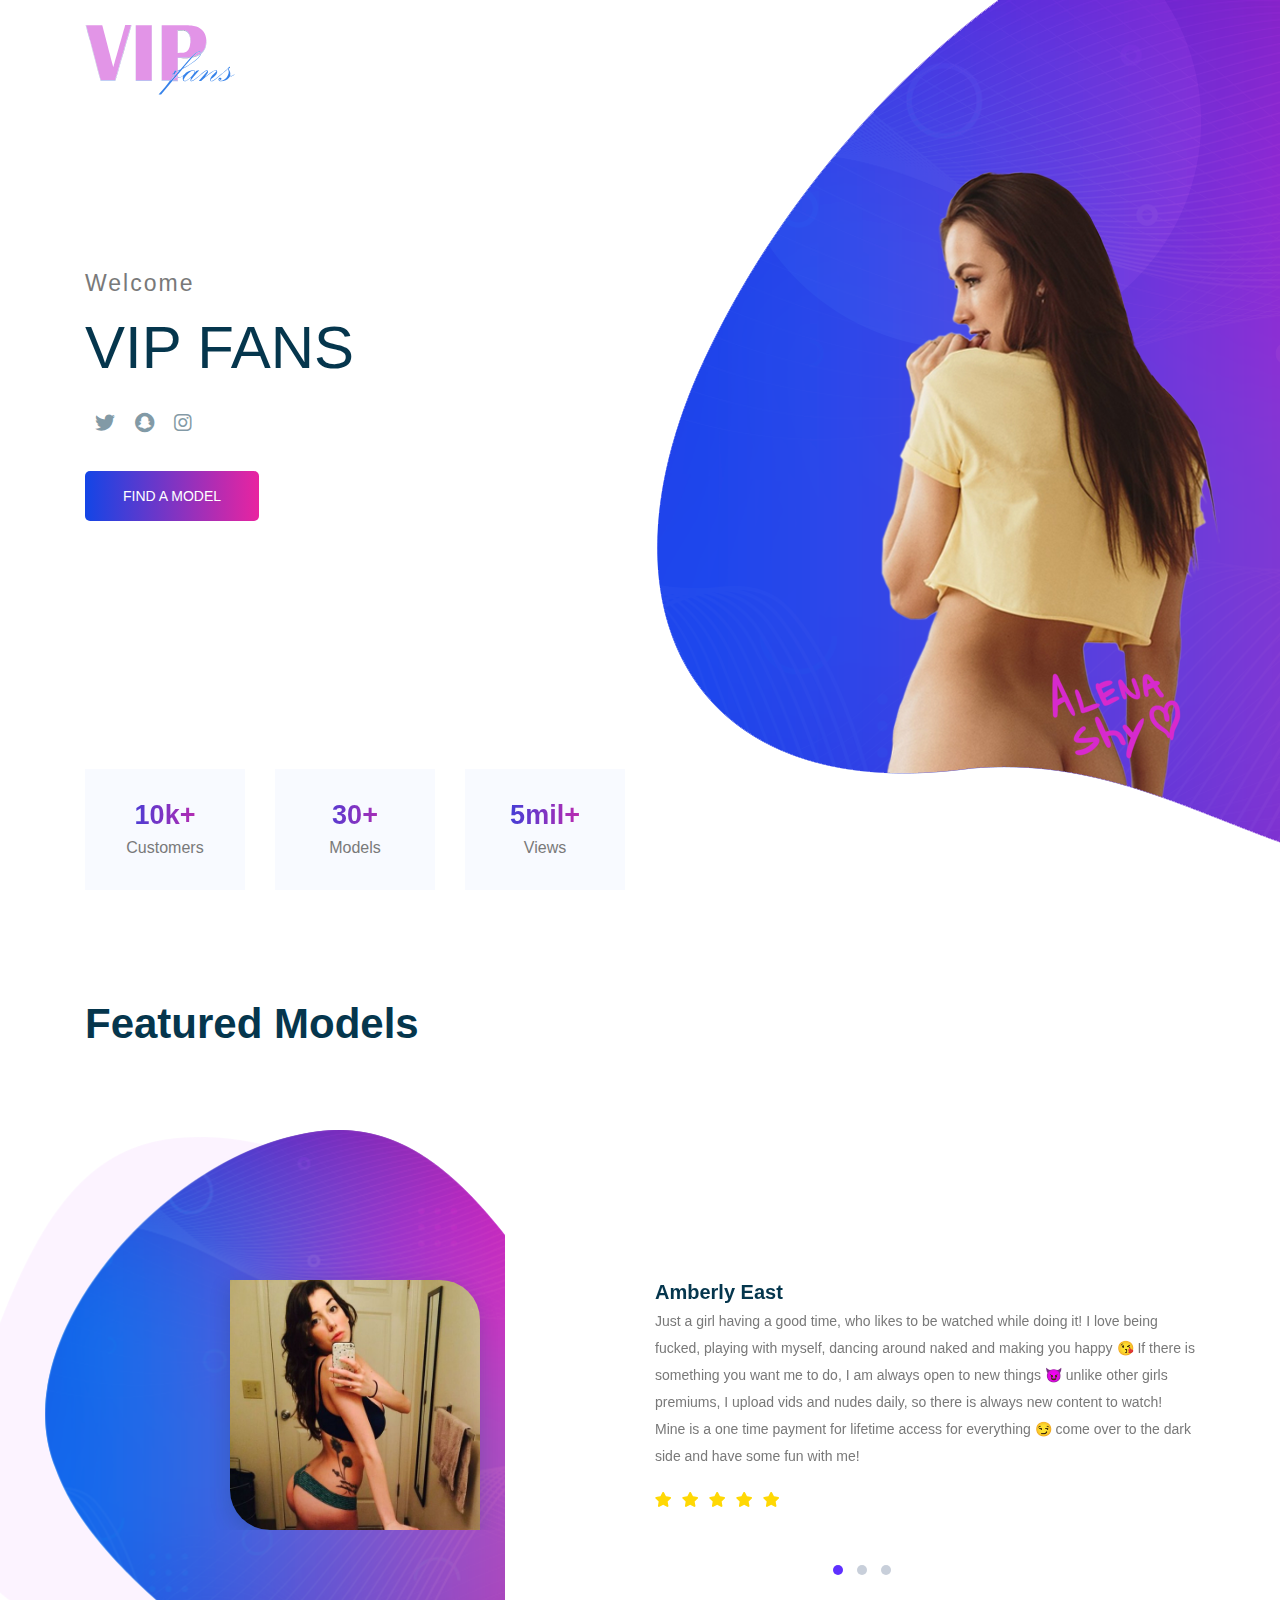
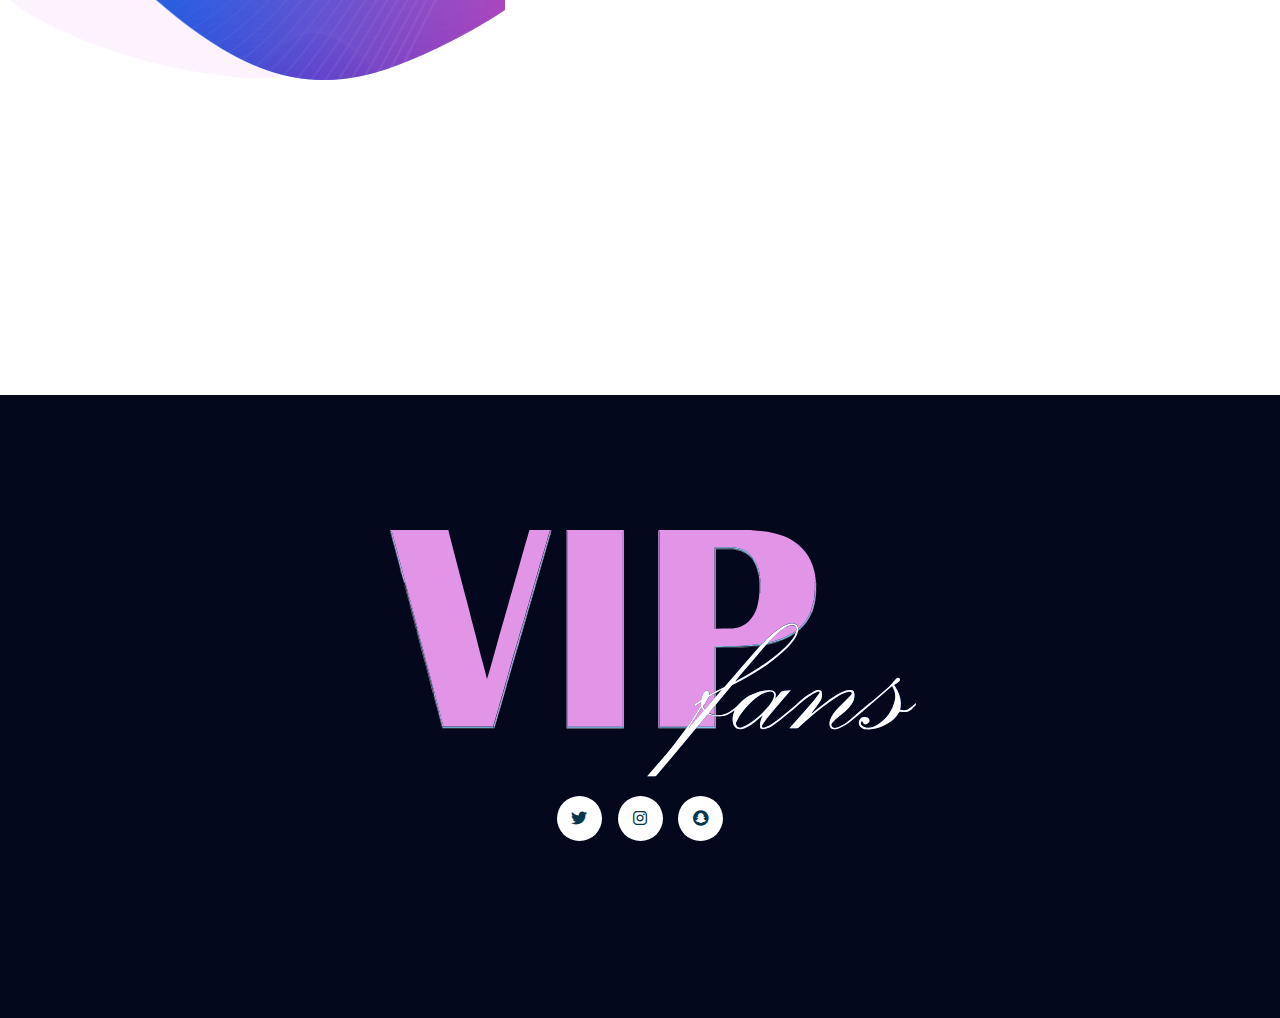
==== index.html @ 04bd4e45 "Changes to adapt to SVG logo" ====
<!doctype html>
<html lang="en">

<head>
	<!-- Required meta tags -->
	<meta charset="utf-8">
	<meta name="viewport" content="width=device-width, initial-scale=1, shrink-to-fit=no">
	<link rel="icon" href="img/favicon.png" type="image/png">
	<title>VIP Fans - Home</title>
	<!-- Bootstrap CSS -->
	<link rel="stylesheet" href="css/bootstrap.css">
	<link rel="stylesheet" href="vendors/linericon/style.css">
  <link rel="stylesheet" href="css/themify-icons.css">
  <link rel="stylesheet" href="vendors/owl-carousel/owl.theme.default.min.css">
	<link rel="stylesheet" href="vendors/fontawesome/css/all.min.css">
	<link rel="stylesheet" href="vendors/owl-carousel/owl.carousel.min.css">
	<link rel="stylesheet" href="vendors/nice-select/css/nice-select.css">
	<!-- main css -->
	<link rel="stylesheet" href="css/style.css">
</head>

<body>

	<!--================ Start Header Area =================-->
    <!--https://fancentro.com/alenashy/aboutme-->
	<header class="header_area">
		<div class="main_menu">
			<nav class="navbar navbar-expand-lg navbar-light">
				<div class="container">
					<!-- Brand and toggle get grouped for better mobile display -->
					<a class="navbar-brand logo_h" href="index.html"><img src="img/logo.svg" alt=""  style="width:50%;height:50%;padding-top:15px;"></a>
					<a class="navbar-brand logo_inner_page" href="index.html"><img src="img/logo2.svg" alt="" style="width:50%;height:50%;padding-left:25px;padding-right:0px;"></a>    
					<button class="navbar-toggler" type="button" data-toggle="collapse" data-target="#navbarSupportedContent"
					 aria-controls="navbarSupportedContent" aria-expanded="false" aria-label="Toggle navigation">
						<span class="icon-bar"></span>
						<span class="icon-bar"></span>
						<span class="icon-bar"></span>
					</button>
					<!-- Collect the nav links, forms, and other content for toggling -->
					<div class="collapse navbar-collapse offset" id="navbarSupportedContent">
						<!-- <ul class="nav navbar-nav menu_nav">
							<li class="nav-item active"><a class="nav-link" href="index.html">Home</a></li>
							<li class="nav-item"><a class="nav-link" href="about.html">About</a></li>
							<li class="nav-item"><a class="nav-link" href="portfolio.html">Portfolio</a></li>
							<li class="nav-item submenu dropdown">
								<a href="#" class="nav-link dropdown-toggle" data-toggle="dropdown" role="button" aria-haspopup="true"
								 aria-expanded="false">Pages</a>
								<ul class="dropdown-menu">
									<li class="nav-item"><a class="nav-link" href="services.html">Services</a></li>
									<li class="nav-item"><a class="nav-link" href="portfolio-details.html">Portfolio Details</a></li>
								</ul>
							</li>
							<li class="nav-item submenu dropdown">
								<a href="#" class="nav-link dropdown-toggle" data-toggle="dropdown" role="button" aria-haspopup="true"
								 aria-expanded="false">Blog</a>
								<ul class="dropdown-menu">
									<li class="nav-item"><a class="nav-link" href="blog.html">Blog</a></li>
									<li class="nav-item"><a class="nav-link" href="single-blog.html">Blog Details</a></li>
								</ul>
							</li>
							<li class="nav-item"><a class="nav-link" href="contact.html">Contact</a></li>
						</ul>-->
					</div>
				</div>
			</nav>
		</div>
	</header>
	<!--================ End Header Area =================-->

	<!--================ Start Home Banner Area =================-->
	<section class="home_banner_area">
		<div class="banner_inner">
			<div class="container">
				<div class="row align-items-center justify-content-between">
					<div class="col-lg-6">
						<div class="banner_content">
							<h3 class="text-capitalize" style="font-size: 23px;">Welcome</h3>
							<h1 class="text-uppercase" >Vip Fans</h1>
							<!--<h5 class="text-uppercase">Creative art director & designer</h5>-->
							<div class="social_icons my-5" style="margin-top:0px; margin-botton:20px; padding-left: 10px;">
								<a href="https://twitter.com/vipfanhub"><i class="fab fa-twitter"></i></a>
								<a href="https://www.snapchat.com/add/vipfanhub"><i class="fab fa-snapchat"></i></a>
								<a href="https://www.instagram.com/vipfanhub/"><i class="fab fa-instagram"></i></a>
        
                                
							</div>
							<a class="primary_btn" href="amberly-east.html"><span>Find a model</span></a>
						</div>
					</div>
					<div class="col-lg-4">
						<div class="home_right_img">
                            <img class="img-fluid" src="img/banner/empty.png" alt="">
						</div>
					</div>
				</div>
			</div>
		</div>

	</section>
	<!--================ End Home Banner Area =================-->

	<!--================ Start Statistics Area =================-->
	<section class="statistics_area">
		<div class="container">
			<div class="row justify-content-lg-start justify-content-center">
				<div class="col-lg-2 col-md-3">
					<div class="statistics_item">
						<h3><span class="counter">10</span>k+</h3>
						<p>Customers</p>
					</div>
				</div>
				<div class="col-lg-2 col-md-3">
					<div class="statistics_item">
						<h3><span class="counter">30</span>+</h3>
						<p>Models</p>
					</div>
				</div>
				<div class="col-lg-2 col-md-3">
					<div class="statistics_item">
						<h3><span class="counter">5</span>mil+</h3>
						<p>Views</p>
					</div>
				</div>
			</div>
		</div>
	</section>
	<!--================ End Statistics Area =================-->



<br><br><br><br>


  <!--================ Start Testimonial Area =================-->
	<section class="testimonial_area">
		<div class="container">
			<div class="row">
				<div class="col-lg-12">
					<div class="main_title">
						<h2>Featured models</h2>
					</div>
				</div>
      </div>

      <div class="owl-carousel owl-theme testimonial-slider ">
        

        <div class="testimonial-item">
          <div class="row">
            <div class="col-lg-6">
              <div class="testi-img mb-4 mb-lg-0">
                <img src="img/testimonials/emily1.png" alt="">
              </div>
            </div>
            <div class="col-lg-6"  href="amberly-east.html">
              <div class="testi-right">
                <h4>Amberly East</h4>
                <span>Just a girl having a good time, who likes to be watched while doing it! I love being fucked, playing with myself, dancing around naked and making you happy 😘 If there is something you want me to do, I am always open to new things 😈 unlike other girls premiums, I upload vids and nudes daily, so there is always new content to watch! Mine is a one time payment for lifetime access for everything 😏 come over to the dark side and have some fun with me!</span>
                <ul class="star_rating mt-3">
                  <li><span><i class="fas fa-star"></i></span></li>
                  <li><span><i class="fas fa-star"></i></span></li>
                  <li><span><i class="fas fa-star"></i></span></li>
                  <li><span><i class="fas fa-star"></i></span></li>
                  <li><span><i class="fas fa-star"></i></span></li>
                </ul>
              </div>
            </div>
          </div>
        </div>
          
        <div class="testimonial-item">
          <div class="row">
            <div class="col-lg-6">
              <div class="testi-img mb-4 mb-lg-0">
                <img src="img/testimonials/rubiasole628.png" alt="">
              </div>
            </div>
            <div class="col-lg-6">
              <div class="testi-right">
                <h4>LoveLena</h4>
                <span>What's up darlings! You've kept up on my public social media accounts, but I want to show you my private, day to day life. My private snapchat is where I post raw, fun, sexy snaps all the time. If you're not added to it - you've been missing out! Go subscribe and I'll add you, so you can get the exclusive, one-of-a-kind Lena experience. Wanna get to know the real me? Subscribe to my private snapchat and let's play!</span>
                <ul class="star_rating mt-4">
                  <li><span><i class="fas fa-star"></i></span></li>
                  <li><span><i class="fas fa-star"></i></span></li>
                  <li><span><i class="fas fa-star"></i></span></li>
                  <li><span><i class="fas fa-star"></i></span></li>
                  <li class="disable"><span><i class="fas fa-star"></i></span></li>                  
                </ul>
              </div>
            </div>
          </div>
        </div>

        <div class="testimonial-item">
          <div class="row">
            <div class="col-lg-6">
              <div class="testi-img mb-4 mb-lg-0">
                <img src="img/testimonials/alena-shy1.png" alt="">
              </div>
            </div>
            <div class="col-lg-6">
              <div class="testi-right">
                <h4>Alena Shy</h4>
                <p>Hey everyone! Glad that you came here! It's my first time to publish here and I hope for your support. <br>
I'm a little model, like to be naked in front of the camera, but I'm very shy in real live, I hope this experience will help me become more relaxed :)<br>
Welcome to my private snapchat account I want to share part of my secret life with you 😊</p>
                <ul class="star_rating mt-3">
                  <li><span><i class="fas fa-star"></i></span></li>
                  <li><span><i class="fas fa-star"></i></span></li>
                  <li><span><i class="fas fa-star"></i></span></li>
                  <li><span><i class="fas fa-star"></i></span></li>
                  <li><span><i class="fas fa-star"></i></span></li>

                  <!--<li class="disable"><span><i class="fas fa-star"></i></span></li>  -->                
                </ul>
              </div>
            </div>
          </div>
        </div>
      </div>
    </div>
  </section>
	<!--================ End Testimonial Area =================-->

	<!--================Footer Area =================-->
<footer class="footer_area" style="margin-top:75px;">
		<div class="container">
			<div class="row justify-content-center">
				<div class="col-lg-12">
					<div class="footer_top flex-column">
						<div class="footer_logo">
							<a href="index.html">
								<img src="img/logo2.svg" alt="" style="width:50%;height:50%;padding-left:25px;padding-right:0px;">
							</a>
							<div class="d-lg-block d-none">
								<nav class="navbar navbar-expand-lg navbar-light justify-content-center">
									<div class="collapse navbar-collapse offset">
										<ul class="nav navbar-nav menu_nav mx-auto">
										</ul>
									</div>
								</nav>
							</div>
						</div>
						<div class="footer_social mt-lg-0 mt-4" style="padding-top:15px;">
							<a href="https://twitter.com/vipfanhub"><i class="fab fa-twitter"></i></a>
							<a href="https://www.instagram.com/vipfanhub/"><i class="fab fa-instagram"></i></a>
                            <a href="https://www.snapchat.com/add/vipfanhub"><i class="fab fa-snapchat"></i></a>
						</div>
					</div>
				</div>
			</div>
			<div class="row footer_bottom justify-content-center">
				<p class="col-lg-8 col-sm-12 footer-text" style="color: #03081d;">
Copyright &copy;<script>document.write(new Date().getFullYear());</script> All rights reserved | This template is made with <i class="fa fa-heart" aria-hidden="true"></i> by <a href="https://colorlib.com" target="_blank" style="color:#03081d">Colorlib</a>
			</div>
		</div>
	</footer>
	<!--================End Footer Area =================-->

	<!-- Optional JavaScript -->
	<!-- jQuery first, then Popper.js, then Bootstrap JS -->
	<script src="js/jquery-3.2.1.min.js"></script>
	<script src="js/popper.js"></script>
	<script src="js/bootstrap.min.js"></script>
	<script src="js/stellar.js"></script>
	<script src="vendors/isotope/imagesloaded.pkgd.min.js"></script>
	<script src="vendors/isotope/isotope-min.js"></script>
	<script src="vendors/owl-carousel/owl.carousel.min.js"></script>
	<script src="js/jquery.ajaxchimp.min.js"></script>
	<script src="js/mail-script.js"></script>
	<script src="js/theme.js"></script>
</body>

</html>
---- css/themify-icons.css ----
@font-face {
	font-family: 'themify';
	src:url('../fonts/themify.eot?-fvbane');
	src:url('../fonts/themify.eot?#iefix-fvbane') format('embedded-opentype'),
		url('../fonts/themify.woff?-fvbane') format('woff'),
		url('../fonts/themify.ttf?-fvbane') format('truetype'),
		url('../fonts/themify.svg?-fvbane#themify') format('svg');
	font-weight: normal;
	font-style: normal;
}

[class^="ti-"], [class*=" ti-"] {
	font-family: 'themify';
	speak: none;
	font-style: normal;
	font-weight: normal;
	font-variant: normal;
	text-transform: none;
	line-height: 1;

	/* Better Font Rendering =========== */
	-webkit-font-smoothing: antialiased;
	-moz-osx-font-smoothing: grayscale;
}

.ti-wand:before {
	content: "\e600";
}
.ti-volume:before {
	content: "\e601";
}
.ti-user:before {
	content: "\e602";
}
.ti-unlock:before {
	content: "\e603";
}
.ti-unlink:before {
	content: "\e604";
}
.ti-trash:before {
	content: "\e605";
}
.ti-thought:before {
	content: "\e606";
}
.ti-target:before {
	content: "\e607";
}
.ti-tag:before {
	content: "\e608";
}
.ti-tablet:before {
	content: "\e609";
}
.ti-star:before {
	content: "\e60a";
}
.ti-spray:before {
	content: "\e60b";
}
.ti-signal:before {
	content: "\e60c";
}
.ti-shopping-cart:before {
	content: "\e60d";
}
.ti-shopping-cart-full:before {
	content: "\e60e";
}
.ti-settings:before {
	content: "\e60f";
}
.ti-search:before {
	content: "\e610";
}
.ti-zoom-in:before {
	content: "\e611";
}
.ti-zoom-out:before {
	content: "\e612";
}
.ti-cut:before {
	content: "\e613";
}
.ti-ruler:before {
	content: "\e614";
}
.ti-ruler-pencil:before {
	content: "\e615";
}
.ti-ruler-alt:before {
	content: "\e616";
}
.ti-bookmark:before {
	content: "\e617";
}
.ti-bookmark-alt:before {
	content: "\e618";
}
.ti-reload:before {
	content: "\e619";
}
.ti-plus:before {
	content: "\e61a";
}
.ti-pin:before {
	content: "\e61b";
}
.ti-pencil:before {
	content: "\e61c";
}
.ti-pencil-alt:before {
	content: "\e61d";
}
.ti-paint-roller:before {
	content: "\e61e";
}
.ti-paint-bucket:before {
	content: "\e61f";
}
.ti-na:before {
	content: "\e620";
}
.ti-mobile:before {
	content: "\e621";
}
.ti-minus:before {
	content: "\e622";
}
.ti-medall:before {
	content: "\e623";
}
.ti-medall-alt:before {
	content: "\e624";
}
.ti-marker:before {
	content: "\e625";
}
.ti-marker-alt:before {
	content: "\e626";
}
.ti-arrow-up:before {
	content: "\e627";
}
.ti-arrow-right:before {
	content: "\e628";
}
.ti-arrow-left:before {
	content: "\e629";
}
.ti-arrow-down:before {
	content: "\e62a";
}
.ti-lock:before {
	content: "\e62b";
}
.ti-location-arrow:before {
	content: "\e62c";
}
.ti-link:before {
	content: "\e62d";
}
.ti-layout:before {
	content: "\e62e";
}
.ti-layers:before {
	content: "\e62f";
}
.ti-layers-alt:before {
	content: "\e630";
}
.ti-key:before {
	content: "\e631";
}
.ti-import:before {
	content: "\e632";
}
.ti-image:before {
	content: "\e633";
}
.ti-heart:before {
	content: "\e634";
}
.ti-heart-broken:before {
	content: "\e635";
}
.ti-hand-stop:before {
	content: "\e636";
}
.ti-hand-open:before {
	content: "\e637";
}
.ti-hand-drag:before {
	content: "\e638";
}
.ti-folder:before {
	content: "\e639";
}
.ti-flag:before {
	content: "\e63a";
}
.ti-flag-alt:before {
	content: "\e63b";
}
.ti-flag-alt-2:before {
	content: "\e63c";
}
.ti-eye:before {
	content: "\e63d";
}
.ti-export:before {
	content: "\e63e";
}
.ti-exchange-vertical:before {
	content: "\e63f";
}
.ti-desktop:before {
	content: "\e640";
}
.ti-cup:before {
	content: "\e641";
}
.ti-crown:before {
	content: "\e642";
}
.ti-comments:before {
	content: "\e643";
}
.ti-comment:before {
	content: "\e644";
}
.ti-comment-alt:before {
	content: "\e645";
}
.ti-close:before {
	content: "\e646";
}
.ti-clip:before {
	content: "\e647";
}
.ti-angle-up:before {
	content: "\e648";
}
.ti-angle-right:before {
	content: "\e649";
}
.ti-angle-left:before {
	content: "\e64a";
}
.ti-angle-down:before {
	content: "\e64b";
}
.ti-check:before {
	content: "\e64c";
}
.ti-check-box:before {
	content: "\e64d";
}
.ti-camera:before {
	content: "\e64e";
}
.ti-announcement:before {
	content: "\e64f";
}
.ti-brush:before {
	content: "\e650";
}
.ti-briefcase:before {
	content: "\e651";
}
.ti-bolt:before {
	content: "\e652";
}
.ti-bolt-alt:before {
	content: "\e653";
}
.ti-blackboard:before {
	content: "\e654";
}
.ti-bag:before {
	content: "\e655";
}
.ti-move:before {
	content: "\e656";
}
.ti-arrows-vertical:before {
	content: "\e657";
}
.ti-arrows-horizontal:before {
	content: "\e658";
}
.ti-fullscreen:before {
	content: "\e659";
}
.ti-arrow-top-right:before {
	content: "\e65a";
}
.ti-arrow-top-left:before {
	content: "\e65b";
}
.ti-arrow-circle-up:before {
	content: "\e65c";
}
.ti-arrow-circle-right:before {
	content: "\e65d";
}
.ti-arrow-circle-left:before {
	content: "\e65e";
}
.ti-arrow-circle-down:before {
	content: "\e65f";
}
.ti-angle-double-up:before {
	content: "\e660";
}
.ti-angle-double-right:before {
	content: "\e661";
}
.ti-angle-double-left:before {
	content: "\e662";
}
.ti-angle-double-down:before {
	content: "\e663";
}
.ti-zip:before {
	content: "\e664";
}
.ti-world:before {
	content: "\e665";
}
.ti-wheelchair:before {
	content: "\e666";
}
.ti-view-list:before {
	content: "\e667";
}
.ti-view-list-alt:before {
	content: "\e668";
}
.ti-view-grid:before {
	content: "\e669";
}
.ti-uppercase:before {
	content: "\e66a";
}
.ti-upload:before {
	content: "\e66b";
}
.ti-underline:before {
	content: "\e66c";
}
.ti-truck:before {
	content: "\e66d";
}
.ti-timer:before {
	content: "\e66e";
}
.ti-ticket:before {
	content: "\e66f";
}
.ti-thumb-up:before {
	content: "\e670";
}
.ti-thumb-down:before {
	content: "\e671";
}
.ti-text:before {
	content: "\e672";
}
.ti-stats-up:before {
	content: "\e673";
}
.ti-stats-down:before {
	content: "\e674";
}
.ti-split-v:before {
	content: "\e675";
}
.ti-split-h:before {
	content: "\e676";
}
.ti-smallcap:before {
	content: "\e677";
}
.ti-shine:before {
	content: "\e678";
}
.ti-shift-right:before {
	content: "\e679";
}
.ti-shift-left:before {
	content: "\e67a";
}
.ti-shield:before {
	content: "\e67b";
}
.ti-notepad:before {
	content: "\e67c";
}
.ti-server:before {
	content: "\e67d";
}
.ti-quote-right:before {
	content: "\e67e";
}
.ti-quote-left:before {
	content: "\e67f";
}
.ti-pulse:before {
	content: "\e680";
}
.ti-printer:before {
	content: "\e681";
}
.ti-power-off:before {
	content: "\e682";
}
.ti-plug:before {
	content: "\e683";
}
.ti-pie-chart:before {
	content: "\e684";
}
.ti-paragraph:before {
	content: "\e685";
}
.ti-panel:before {
	content: "\e686";
}
.ti-package:before {
	content: "\e687";
}
.ti-music:before {
	content: "\e688";
}
.ti-music-alt:before {
	content: "\e689";
}
.ti-mouse:before {
	content: "\e68a";
}
.ti-mouse-alt:before {
	content: "\e68b";
}
.ti-money:before {
	content: "\e68c";
}
.ti-microphone:before {
	content: "\e68d";
}
.ti-menu:before {
	content: "\e68e";
}
.ti-menu-alt:before {
	content: "\e68f";
}
.ti-map:before {
	content: "\e690";
}
.ti-map-alt:before {
	content: "\e691";
}
.ti-loop:before {
	content: "\e692";
}
.ti-location-pin:before {
	content: "\e693";
}
.ti-list:before {
	content: "\e694";
}
.ti-light-bulb:before {
	content: "\e695";
}
.ti-Italic:before {
	content: "\e696";
}
.ti-info:before {
	content: "\e697";
}
.ti-infinite:before {
	content: "\e698";
}
.ti-id-badge:before {
	content: "\e699";
}
.ti-hummer:before {
	content: "\e69a";
}
.ti-home:before {
	content: "\e69b";
}
.ti-help:before {
	content: "\e69c";
}
.ti-headphone:before {
	content: "\e69d";
}
.ti-harddrives:before {
	content: "\e69e";
}
.ti-harddrive:before {
	content: "\e69f";
}
.ti-gift:before {
	content: "\e6a0";
}
.ti-game:before {
	content: "\e6a1";
}
.ti-filter:before {
	content: "\e6a2";
}
.ti-files:before {
	content: "\e6a3";
}
.ti-file:before {
	content: "\e6a4";
}
.ti-eraser:before {
	content: "\e6a5";
}
.ti-envelope:before {
	content: "\e6a6";
}
.ti-download:before {
	content: "\e6a7";
}
.ti-direction:before {
	content: "\e6a8";
}
.ti-direction-alt:before {
	content: "\e6a9";
}
.ti-dashboard:before {
	content: "\e6aa";
}
.ti-control-stop:before {
	content: "\e6ab";
}
.ti-control-shuffle:before {
	content: "\e6ac";
}
.ti-control-play:before {
	content: "\e6ad";
}
.ti-control-pause:before {
	content: "\e6ae";
}
.ti-control-forward:before {
	content: "\e6af";
}
.ti-control-backward:before {
	content: "\e6b0";
}
.ti-cloud:before {
	content: "\e6b1";
}
.ti-cloud-up:before {
	content: "\e6b2";
}
.ti-cloud-down:before {
	content: "\e6b3";
}
.ti-clipboard:before {
	content: "\e6b4";
}
.ti-car:before {
	content: "\e6b5";
}
.ti-calendar:before {
	content: "\e6b6";
}
.ti-book:before {
	content: "\e6b7";
}
.ti-bell:before {
	content: "\e6b8";
}
.ti-basketball:before {
	content: "\e6b9";
}
.ti-bar-chart:before {
	content: "\e6ba";
}
.ti-bar-chart-alt:before {
	content: "\e6bb";
}
.ti-back-right:before {
	content: "\e6bc";
}
.ti-back-left:before {
	content: "\e6bd";
}
.ti-arrows-corner:before {
	content: "\e6be";
}
.ti-archive:before {
	content: "\e6bf";
}
.ti-anchor:before {
	content: "\e6c0";
}
.ti-align-right:before {
	content: "\e6c1";
}
.ti-align-left:before {
	content: "\e6c2";
}
.ti-align-justify:before {
	content: "\e6c3";
}
.ti-align-center:before {
	content: "\e6c4";
}
.ti-alert:before {
	content: "\e6c5";
}
.ti-alarm-clock:before {
	content: "\e6c6";
}
.ti-agenda:before {
	content: "\e6c7";
}
.ti-write:before {
	content: "\e6c8";
}
.ti-window:before {
	content: "\e6c9";
}
.ti-widgetized:before {
	content: "\e6ca";
}
.ti-widget:before {
	content: "\e6cb";
}
.ti-widget-alt:before {
	content: "\e6cc";
}
.ti-wallet:before {
	content: "\e6cd";
}
.ti-video-clapper:before {
	content: "\e6ce";
}
.ti-video-camera:before {
	content: "\e6cf";
}
.ti-vector:before {
	content: "\e6d0";
}
.ti-themify-logo:before {
	content: "\e6d1";
}
.ti-themify-favicon:before {
	content: "\e6d2";
}
.ti-themify-favicon-alt:before {
	content: "\e6d3";
}
.ti-support:before {
	content: "\e6d4";
}
.ti-stamp:before {
	content: "\e6d5";
}
.ti-split-v-alt:before {
	content: "\e6d6";
}
.ti-slice:before {
	content: "\e6d7";
}
.ti-shortcode:before {
	content: "\e6d8";
}
.ti-shift-right-alt:before {
	content: "\e6d9";
}
.ti-shift-left-alt:before {
	content: "\e6da";
}
.ti-ruler-alt-2:before {
	content: "\e6db";
}
.ti-receipt:before {
	content: "\e6dc";
}
.ti-pin2:before {
	content: "\e6dd";
}
.ti-pin-alt:before {
	content: "\e6de";
}
.ti-pencil-alt2:before {
	content: "\e6df";
}
.ti-palette:before {
	content: "\e6e0";
}
.ti-more:before {
	content: "\e6e1";
}
.ti-more-alt:before {
	content: "\e6e2";
}
.ti-microphone-alt:before {
	content: "\e6e3";
}
.ti-magnet:before {
	content: "\e6e4";
}
.ti-line-double:before {
	content: "\e6e5";
}
.ti-line-dotted:before {
	content: "\e6e6";
}
.ti-line-dashed:before {
	content: "\e6e7";
}
.ti-layout-width-full:before {
	content: "\e6e8";
}
.ti-layout-width-default:before {
	content: "\e6e9";
}
.ti-layout-width-default-alt:before {
	content: "\e6ea";
}
.ti-layout-tab:before {
	content: "\e6eb";
}
.ti-layout-tab-window:before {
	content: "\e6ec";
}
.ti-layout-tab-v:before {
	content: "\e6ed";
}
.ti-layout-tab-min:before {
	content: "\e6ee";
}
.ti-layout-slider:before {
	content: "\e6ef";
}
.ti-layout-slider-alt:before {
	content: "\e6f0";
}
.ti-layout-sidebar-right:before {
	content: "\e6f1";
}
.ti-layout-sidebar-none:before {
	content: "\e6f2";
}
.ti-layout-sidebar-left:before {
	content: "\e6f3";
}
.ti-layout-placeholder:before {
	content: "\e6f4";
}
.ti-layout-menu:before {
	content: "\e6f5";
}
.ti-layout-menu-v:before {
	content: "\e6f6";
}
.ti-layout-menu-separated:before {
	content: "\e6f7";
}
.ti-layout-menu-full:before {
	content: "\e6f8";
}
.ti-layout-media-right-alt:before {
	content: "\e6f9";
}
.ti-layout-media-right:before {
	content: "\e6fa";
}
.ti-layout-media-overlay:before {
	content: "\e6fb";
}
.ti-layout-media-overlay-alt:before {
	content: "\e6fc";
}
.ti-layout-media-overlay-alt-2:before {
	content: "\e6fd";
}
.ti-layout-media-left-alt:before {
	content: "\e6fe";
}
.ti-layout-media-left:before {
	content: "\e6ff";
}
.ti-layout-media-center-alt:before {
	content: "\e700";
}
.ti-layout-media-center:before {
	content: "\e701";
}
.ti-layout-list-thumb:before {
	content: "\e702";
}
.ti-layout-list-thumb-alt:before {
	content: "\e703";
}
.ti-layout-list-post:before {
	content: "\e704";
}
.ti-layout-list-large-image:before {
	content: "\e705";
}
.ti-layout-line-solid:before {
	content: "\e706";
}
.ti-layout-grid4:before {
	content: "\e707";
}
.ti-layout-grid3:before {
	content: "\e708";
}
.ti-layout-grid2:before {
	content: "\e709";
}
.ti-layout-grid2-thumb:before {
	content: "\e70a";
}
.ti-layout-cta-right:before {
	content: "\e70b";
}
.ti-layout-cta-left:before {
	content: "\e70c";
}
.ti-layout-cta-center:before {
	content: "\e70d";
}
.ti-layout-cta-btn-right:before {
	content: "\e70e";
}
.ti-layout-cta-btn-left:before {
	content: "\e70f";
}
.ti-layout-column4:before {
	content: "\e710";
}
.ti-layout-column3:before {
	content: "\e711";
}
.ti-layout-column2:before {
	content: "\e712";
}
.ti-layout-accordion-separated:before {
	content: "\e713";
}
.ti-layout-accordion-merged:before {
	content: "\e714";
}
.ti-layout-accordion-list:before {
	content: "\e715";
}
.ti-ink-pen:before {
	content: "\e716";
}
.ti-info-alt:before {
	content: "\e717";
}
.ti-help-alt:before {
	content: "\e718";
}
.ti-headphone-alt:before {
	content: "\e719";
}
.ti-hand-point-up:before {
	content: "\e71a";
}
.ti-hand-point-right:before {
	content: "\e71b";
}
.ti-hand-point-left:before {
	content: "\e71c";
}
.ti-hand-point-down:before {
	content: "\e71d";
}
.ti-gallery:before {
	content: "\e71e";
}
.ti-face-smile:before {
	content: "\e71f";
}
.ti-face-sad:before {
	content: "\e720";
}
.ti-credit-card:before {
	content: "\e721";
}
.ti-control-skip-forward:before {
	content: "\e722";
}
.ti-control-skip-backward:before {
	content: "\e723";
}
.ti-control-record:before {
	content: "\e724";
}
.ti-control-eject:before {
	content: "\e725";
}
.ti-comments-smiley:before {
	content: "\e726";
}
.ti-brush-alt:before {
	content: "\e727";
}
.ti-youtube:before {
	content: "\e728";
}
.ti-vimeo:before {
	content: "\e729";
}
.ti-twitter:before {
	content: "\e72a";
}
.ti-time:before {
	content: "\e72b";
}
.ti-tumblr:before {
	content: "\e72c";
}
.ti-skype:before {
	content: "\e72d";
}
.ti-share:before {
	content: "\e72e";
}
.ti-share-alt:before {
	content: "\e72f";
}
.ti-rocket:before {
	content: "\e730";
}
.ti-pinterest:before {
	content: "\e731";
}
.ti-new-window:before {
	content: "\e732";
}
.ti-microsoft:before {
	content: "\e733";
}
.ti-list-ol:before {
	content: "\e734";
}
.ti-linkedin:before {
	content: "\e735";
}
.ti-layout-sidebar-2:before {
	content: "\e736";
}
.ti-layout-grid4-alt:before {
	content: "\e737";
}
.ti-layout-grid3-alt:before {
	content: "\e738";
}
.ti-layout-grid2-alt:before {
	content: "\e739";
}
.ti-layout-column4-alt:before {
	content: "\e73a";
}
.ti-layout-column3-alt:before {
	content: "\e73b";
}
.ti-layout-column2-alt:before {
	content: "\e73c";
}
.ti-instagram:before {
	content: "\e73d";
}
.ti-google:before {
	content: "\e73e";
}
.ti-github:before {
	content: "\e73f";
}
.ti-flickr:before {
	content: "\e740";
}
.ti-facebook:before {
	content: "\e741";
}
.ti-dropbox:before {
	content: "\e742";
}
.ti-dribbble:before {
	content: "\e743";
}
.ti-apple:before {
	content: "\e744";
}
.ti-android:before {
	content: "\e745";
}
.ti-save:before {
	content: "\e746";
}
.ti-save-alt:before {
	content: "\e747";
}
.ti-yahoo:before {
	content: "\e748";
}
.ti-wordpress:before {
	content: "\e749";
}
.ti-vimeo-alt:before {
	content: "\e74a";
}
.ti-twitter-alt:before {
	content: "\e74b";
}
.ti-tumblr-alt:before {
	content: "\e74c";
}
.ti-trello:before {
	content: "\e74d";
}
.ti-stack-overflow:before {
	content: "\e74e";
}
.ti-soundcloud:before {
	content: "\e74f";
}
.ti-sharethis:before {
	content: "\e750";
}
.ti-sharethis-alt:before {
	content: "\e751";
}
.ti-reddit:before {
	content: "\e752";
}
.ti-pinterest-alt:before {
	content: "\e753";
}
.ti-microsoft-alt:before {
	content: "\e754";
}
.ti-linux:before {
	content: "\e755";
}
.ti-jsfiddle:before {
	content: "\e756";
}
.ti-joomla:before {
	content: "\e757";
}
.ti-html5:before {
	content: "\e758";
}
.ti-flickr-alt:before {
	content: "\e759";
}
.ti-email:before {
	content: "\e75a";
}
.ti-drupal:before {
	content: "\e75b";
}
.ti-dropbox-alt:before {
	content: "\e75c";
}
.ti-css3:before {
	content: "\e75d";
}
.ti-rss:before {
	content: "\e75e";
}
.ti-rss-alt:before {
	content: "\e75f";
}
---- vendors/fontawesome/css/all.min.css ----
.fa,.fab,.fal,.far,.fas{-moz-osx-font-smoothing:grayscale;-webkit-font-smoothing:antialiased;display:inline-block;font-style:normal;font-variant:normal;text-rendering:auto;line-height:1}.fa-lg{font-size:1.33333em;line-height:.75em;vertical-align:-.0667em}.fa-xs{font-size:.75em}.fa-sm{font-size:.875em}.fa-1x{font-size:1em}.fa-2x{font-size:2em}.fa-3x{font-size:3em}.fa-4x{font-size:4em}.fa-5x{font-size:5em}.fa-6x{font-size:6em}.fa-7x{font-size:7em}.fa-8x{font-size:8em}.fa-9x{font-size:9em}.fa-10x{font-size:10em}.fa-fw{text-align:center;width:1.25em}.fa-ul{list-style-type:none;margin-left:2.5em;padding-left:0}.fa-ul>li{position:relative}.fa-li{left:-2em;position:absolute;text-align:center;width:2em;line-height:inherit}.fa-border{border:.08em solid #eee;border-radius:.1em;padding:.2em .25em .15em}.fa-pull-left{float:left}.fa-pull-right{float:right}.fa.fa-pull-left,.fab.fa-pull-left,.fal.fa-pull-left,.far.fa-pull-left,.fas.fa-pull-left{margin-right:.3em}.fa.fa-pull-right,.fab.fa-pull-right,.fal.fa-pull-right,.far.fa-pull-right,.fas.fa-pull-right{margin-left:.3em}.fa-spin{animation:fa-spin 2s infinite linear}.fa-pulse{animation:fa-spin 1s infinite steps(8)}@keyframes fa-spin{0%{transform:rotate(0deg)}to{transform:rotate(1turn)}}.fa-rotate-90{-ms-filter:"progid:DXImageTransform.Microsoft.BasicImage(rotation=1)";transform:rotate(90deg)}.fa-rotate-180{-ms-filter:"progid:DXImageTransform.Microsoft.BasicImage(rotation=2)";transform:rotate(180deg)}.fa-rotate-270{-ms-filter:"progid:DXImageTransform.Microsoft.BasicImage(rotation=3)";transform:rotate(270deg)}.fa-flip-horizontal{-ms-filter:"progid:DXImageTransform.Microsoft.BasicImage(rotation=0, mirror=1)";transform:scaleX(-1)}.fa-flip-vertical{transform:scaleY(-1)}.fa-flip-horizontal.fa-flip-vertical,.fa-flip-vertical{-ms-filter:"progid:DXImageTransform.Microsoft.BasicImage(rotation=2, mirror=1)"}.fa-flip-horizontal.fa-flip-vertical{transform:scale(-1)}:root .fa-flip-horizontal,:root .fa-flip-vertical,:root .fa-rotate-90,:root .fa-rotate-180,:root .fa-rotate-270{filter:none}.fa-stack{display:inline-block;height:2em;line-height:2em;position:relative;vertical-align:middle;width:2.5em}.fa-stack-1x,.fa-stack-2x{left:0;position:absolute;text-align:center;width:100%}.fa-stack-1x{line-height:inherit}.fa-stack-2x{font-size:2em}.fa-inverse{color:#fff}.fa-500px:before{content:"\f26e"}.fa-accessible-icon:before{content:"\f368"}.fa-accusoft:before{content:"\f369"}.fa-acquisitions-incorporated:before{content:"\f6af"}.fa-ad:before{content:"\f641"}.fa-address-book:before{content:"\f2b9"}.fa-address-card:before{content:"\f2bb"}.fa-adjust:before{content:"\f042"}.fa-adn:before{content:"\f170"}.fa-adobe:before{content:"\f778"}.fa-adversal:before{content:"\f36a"}.fa-affiliatetheme:before{content:"\f36b"}.fa-air-freshener:before{content:"\f5d0"}.fa-algolia:before{content:"\f36c"}.fa-align-center:before{content:"\f037"}.fa-align-justify:before{content:"\f039"}.fa-align-left:before{content:"\f036"}.fa-align-right:before{content:"\f038"}.fa-alipay:before{content:"\f642"}.fa-allergies:before{content:"\f461"}.fa-amazon:before{content:"\f270"}.fa-amazon-pay:before{content:"\f42c"}.fa-ambulance:before{content:"\f0f9"}.fa-american-sign-language-interpreting:before{content:"\f2a3"}.fa-amilia:before{content:"\f36d"}.fa-anchor:before{content:"\f13d"}.fa-android:before{content:"\f17b"}.fa-angellist:before{content:"\f209"}.fa-angle-double-down:before{content:"\f103"}.fa-angle-double-left:before{content:"\f100"}.fa-angle-double-right:before{content:"\f101"}.fa-angle-double-up:before{content:"\f102"}.fa-angle-down:before{content:"\f107"}.fa-angle-left:before{content:"\f104"}.fa-angle-right:before{content:"\f105"}.fa-angle-up:before{content:"\f106"}.fa-angry:before{content:"\f556"}.fa-angrycreative:before{content:"\f36e"}.fa-angular:before{content:"\f420"}.fa-ankh:before{content:"\f644"}.fa-app-store:before{content:"\f36f"}.fa-app-store-ios:before{content:"\f370"}.fa-apper:before{content:"\f371"}.fa-apple:before{content:"\f179"}.fa-apple-alt:before{content:"\f5d1"}.fa-apple-pay:before{content:"\f415"}.fa-archive:before{content:"\f187"}.fa-archway:before{content:"\f557"}.fa-arrow-alt-circle-down:before{content:"\f358"}.fa-arrow-alt-circle-left:before{content:"\f359"}.fa-arrow-alt-circle-right:before{content:"\f35a"}.fa-arrow-alt-circle-up:before{content:"\f35b"}.fa-arrow-circle-down:before{content:"\f0ab"}.fa-arrow-circle-left:before{content:"\f0a8"}.fa-arrow-circle-right:before{content:"\f0a9"}.fa-arrow-circle-up:before{content:"\f0aa"}.fa-arrow-down:before{content:"\f063"}.fa-arrow-left:before{content:"\f060"}.fa-arrow-right:before{content:"\f061"}.fa-arrow-up:before{content:"\f062"}.fa-arrows-alt:before{content:"\f0b2"}.fa-arrows-alt-h:before{content:"\f337"}.fa-arrows-alt-v:before{content:"\f338"}.fa-artstation:before{content:"\f77a"}.fa-assistive-listening-systems:before{content:"\f2a2"}.fa-asterisk:before{content:"\f069"}.fa-asymmetrik:before{content:"\f372"}.fa-at:before{content:"\f1fa"}.fa-atlas:before{content:"\f558"}.fa-atlassian:before{content:"\f77b"}.fa-atom:before{content:"\f5d2"}.fa-audible:before{content:"\f373"}.fa-audio-description:before{content:"\f29e"}.fa-autoprefixer:before{content:"\f41c"}.fa-avianex:before{content:"\f374"}.fa-aviato:before{content:"\f421"}.fa-award:before{content:"\f559"}.fa-aws:before{content:"\f375"}.fa-baby:before{content:"\f77c"}.fa-baby-carriage:before{content:"\f77d"}.fa-backspace:before{content:"\f55a"}.fa-backward:before{content:"\f04a"}.fa-balance-scale:before{content:"\f24e"}.fa-ban:before{content:"\f05e"}.fa-band-aid:before{content:"\f462"}.fa-bandcamp:before{content:"\f2d5"}.fa-barcode:before{content:"\f02a"}.fa-bars:before{content:"\f0c9"}.fa-baseball-ball:before{content:"\f433"}.fa-basketball-ball:before{content:"\f434"}.fa-bath:before{content:"\f2cd"}.fa-battery-empty:before{content:"\f244"}.fa-battery-full:before{content:"\f240"}.fa-battery-half:before{content:"\f242"}.fa-battery-quarter:before{content:"\f243"}.fa-battery-three-quarters:before{content:"\f241"}.fa-bed:before{content:"\f236"}.fa-beer:before{content:"\f0fc"}.fa-behance:before{content:"\f1b4"}.fa-behance-square:before{content:"\f1b5"}.fa-bell:before{content:"\f0f3"}.fa-bell-slash:before{content:"\f1f6"}.fa-bezier-curve:before{content:"\f55b"}.fa-bible:before{content:"\f647"}.fa-bicycle:before{content:"\f206"}.fa-bimobject:before{content:"\f378"}.fa-binoculars:before{content:"\f1e5"}.fa-biohazard:before{content:"\f780"}.fa-birthday-cake:before{content:"\f1fd"}.fa-bitbucket:before{content:"\f171"}.fa-bitcoin:before{content:"\f379"}.fa-bity:before{content:"\f37a"}.fa-black-tie:before{content:"\f27e"}.fa-blackberry:before{content:"\f37b"}.fa-blender:before{content:"\f517"}.fa-blender-phone:before{content:"\f6b6"}.fa-blind:before{content:"\f29d"}.fa-blog:before{content:"\f781"}.fa-blogger:before{content:"\f37c"}.fa-blogger-b:before{content:"\f37d"}.fa-bluetooth:before{content:"\f293"}.fa-bluetooth-b:before{content:"\f294"}.fa-bold:before{content:"\f032"}.fa-bolt:before{content:"\f0e7"}.fa-bomb:before{content:"\f1e2"}.fa-bone:before{content:"\f5d7"}.fa-bong:before{content:"\f55c"}.fa-book:before{content:"\f02d"}.fa-book-dead:before{content:"\f6b7"}.fa-book-open:before{content:"\f518"}.fa-book-reader:before{content:"\f5da"}.fa-bookmark:before{content:"\f02e"}.fa-bowling-ball:before{content:"\f436"}.fa-box:before{content:"\f466"}.fa-box-open:before{content:"\f49e"}.fa-boxes:before{content:"\f468"}.fa-braille:before{content:"\f2a1"}.fa-brain:before{content:"\f5dc"}.fa-briefcase:before{content:"\f0b1"}.fa-briefcase-medical:before{content:"\f469"}.fa-broadcast-tower:before{content:"\f519"}.fa-broom:before{content:"\f51a"}.fa-brush:before{content:"\f55d"}.fa-btc:before{content:"\f15a"}.fa-bug:before{content:"\f188"}.fa-building:before{content:"\f1ad"}.fa-bullhorn:before{content:"\f0a1"}.fa-bullseye:before{content:"\f140"}.fa-burn:before{content:"\f46a"}.fa-buromobelexperte:before{content:"\f37f"}.fa-bus:before{content:"\f207"}.fa-bus-alt:before{content:"\f55e"}.fa-business-time:before{content:"\f64a"}.fa-buysellads:before{content:"\f20d"}.fa-calculator:before{content:"\f1ec"}.fa-calendar:before{content:"\f133"}.fa-calendar-alt:before{content:"\f073"}.fa-calendar-check:before{content:"\f274"}.fa-calendar-day:before{content:"\f783"}.fa-calendar-minus:before{content:"\f272"}.fa-calendar-plus:before{content:"\f271"}.fa-calendar-times:before{content:"\f273"}.fa-calendar-week:before{content:"\f784"}.fa-camera:before{content:"\f030"}.fa-camera-retro:before{content:"\f083"}.fa-campground:before{content:"\f6bb"}.fa-canadian-maple-leaf:before{content:"\f785"}.fa-candy-cane:before{content:"\f786"}.fa-cannabis:before{content:"\f55f"}.fa-capsules:before{content:"\f46b"}.fa-car:before{content:"\f1b9"}.fa-car-alt:before{content:"\f5de"}.fa-car-battery:before{content:"\f5df"}.fa-car-crash:before{content:"\f5e1"}.fa-car-side:before{content:"\f5e4"}.fa-caret-down:before{content:"\f0d7"}.fa-caret-left:before{content:"\f0d9"}.fa-caret-right:before{content:"\f0da"}.fa-caret-square-down:before{content:"\f150"}.fa-caret-square-left:before{content:"\f191"}.fa-caret-square-right:before{content:"\f152"}.fa-caret-square-up:before{content:"\f151"}.fa-caret-up:before{content:"\f0d8"}.fa-carrot:before{content:"\f787"}.fa-cart-arrow-down:before{content:"\f218"}.fa-cart-plus:before{content:"\f217"}.fa-cash-register:before{content:"\f788"}.fa-cat:before{content:"\f6be"}.fa-cc-amazon-pay:before{content:"\f42d"}.fa-cc-amex:before{content:"\f1f3"}.fa-cc-apple-pay:before{content:"\f416"}.fa-cc-diners-club:before{content:"\f24c"}.fa-cc-discover:before{content:"\f1f2"}.fa-cc-jcb:before{content:"\f24b"}.fa-cc-mastercard:before{content:"\f1f1"}.fa-cc-paypal:before{content:"\f1f4"}.fa-cc-stripe:before{content:"\f1f5"}.fa-cc-visa:before{content:"\f1f0"}.fa-centercode:before{content:"\f380"}.fa-centos:before{content:"\f789"}.fa-certificate:before{content:"\f0a3"}.fa-chair:before{content:"\f6c0"}.fa-chalkboard:before{content:"\f51b"}.fa-chalkboard-teacher:before{content:"\f51c"}.fa-charging-station:before{content:"\f5e7"}.fa-chart-area:before{content:"\f1fe"}.fa-chart-bar:before{content:"\f080"}.fa-chart-line:before{content:"\f201"}.fa-chart-pie:before{content:"\f200"}.fa-check:before{content:"\f00c"}.fa-check-circle:before{content:"\f058"}.fa-check-double:before{content:"\f560"}.fa-check-square:before{content:"\f14a"}.fa-chess:before{content:"\f439"}.fa-chess-bishop:before{content:"\f43a"}.fa-chess-board:before{content:"\f43c"}.fa-chess-king:before{content:"\f43f"}.fa-chess-knight:before{content:"\f441"}.fa-chess-pawn:before{content:"\f443"}.fa-chess-queen:before{content:"\f445"}.fa-chess-rook:before{content:"\f447"}.fa-chevron-circle-down:before{content:"\f13a"}.fa-chevron-circle-left:before{content:"\f137"}.fa-chevron-circle-right:before{content:"\f138"}.fa-chevron-circle-up:before{content:"\f139"}.fa-chevron-down:before{content:"\f078"}.fa-chevron-left:before{content:"\f053"}.fa-chevron-right:before{content:"\f054"}.fa-chevron-up:before{content:"\f077"}.fa-child:before{content:"\f1ae"}.fa-chrome:before{content:"\f268"}.fa-church:before{content:"\f51d"}.fa-circle:before{content:"\f111"}.fa-circle-notch:before{content:"\f1ce"}.fa-city:before{content:"\f64f"}.fa-clipboard:before{content:"\f328"}.fa-clipboard-check:before{content:"\f46c"}.fa-clipboard-list:before{content:"\f46d"}.fa-clock:before{content:"\f017"}.fa-clone:before{content:"\f24d"}.fa-closed-captioning:before{content:"\f20a"}.fa-cloud:before{content:"\f0c2"}.fa-cloud-download-alt:before{content:"\f381"}.fa-cloud-meatball:before{content:"\f73b"}.fa-cloud-moon:before{content:"\f6c3"}.fa-cloud-moon-rain:before{content:"\f73c"}.fa-cloud-rain:before{content:"\f73d"}.fa-cloud-showers-heavy:before{content:"\f740"}.fa-cloud-sun:before{content:"\f6c4"}.fa-cloud-sun-rain:before{content:"\f743"}.fa-cloud-upload-alt:before{content:"\f382"}.fa-cloudscale:before{content:"\f383"}.fa-cloudsmith:before{content:"\f384"}.fa-cloudversify:before{content:"\f385"}.fa-cocktail:before{content:"\f561"}.fa-code:before{content:"\f121"}.fa-code-branch:before{content:"\f126"}.fa-codepen:before{content:"\f1cb"}.fa-codiepie:before{content:"\f284"}.fa-coffee:before{content:"\f0f4"}.fa-cog:before{content:"\f013"}.fa-cogs:before{content:"\f085"}.fa-coins:before{content:"\f51e"}.fa-columns:before{content:"\f0db"}.fa-comment:before{content:"\f075"}.fa-comment-alt:before{content:"\f27a"}.fa-comment-dollar:before{content:"\f651"}.fa-comment-dots:before{content:"\f4ad"}.fa-comment-slash:before{content:"\f4b3"}.fa-comments:before{content:"\f086"}.fa-comments-dollar:before{content:"\f653"}.fa-compact-disc:before{content:"\f51f"}.fa-compass:before{content:"\f14e"}.fa-compress:before{content:"\f066"}.fa-compress-arrows-alt:before{content:"\f78c"}.fa-concierge-bell:before{content:"\f562"}.fa-confluence:before{content:"\f78d"}.fa-connectdevelop:before{content:"\f20e"}.fa-contao:before{content:"\f26d"}.fa-cookie:before{content:"\f563"}.fa-cookie-bite:before{content:"\f564"}.fa-copy:before{content:"\f0c5"}.fa-copyright:before{content:"\f1f9"}.fa-couch:before{content:"\f4b8"}.fa-cpanel:before{content:"\f388"}.fa-creative-commons:before{content:"\f25e"}.fa-creative-commons-by:before{content:"\f4e7"}.fa-creative-commons-nc:before{content:"\f4e8"}.fa-creative-commons-nc-eu:before{content:"\f4e9"}.fa-creative-commons-nc-jp:before{content:"\f4ea"}.fa-creative-commons-nd:before{content:"\f4eb"}.fa-creative-commons-pd:before{content:"\f4ec"}.fa-creative-commons-pd-alt:before{content:"\f4ed"}.fa-creative-commons-remix:before{content:"\f4ee"}.fa-creative-commons-sa:before{content:"\f4ef"}.fa-creative-commons-sampling:before{content:"\f4f0"}.fa-creative-commons-sampling-plus:before{content:"\f4f1"}.fa-creative-commons-share:before{content:"\f4f2"}.fa-creative-commons-zero:before{content:"\f4f3"}.fa-credit-card:before{content:"\f09d"}.fa-critical-role:before{content:"\f6c9"}.fa-crop:before{content:"\f125"}.fa-crop-alt:before{content:"\f565"}.fa-cross:before{content:"\f654"}.fa-crosshairs:before{content:"\f05b"}.fa-crow:before{content:"\f520"}.fa-crown:before{content:"\f521"}.fa-css3:before{content:"\f13c"}.fa-css3-alt:before{content:"\f38b"}.fa-cube:before{content:"\f1b2"}.fa-cubes:before{content:"\f1b3"}.fa-cut:before{content:"\f0c4"}.fa-cuttlefish:before{content:"\f38c"}.fa-d-and-d:before{content:"\f38d"}.fa-d-and-d-beyond:before{content:"\f6ca"}.fa-dashcube:before{content:"\f210"}.fa-database:before{content:"\f1c0"}.fa-deaf:before{content:"\f2a4"}.fa-delicious:before{content:"\f1a5"}.fa-democrat:before{content:"\f747"}.fa-deploydog:before{content:"\f38e"}.fa-deskpro:before{content:"\f38f"}.fa-desktop:before{content:"\f108"}.fa-dev:before{content:"\f6cc"}.fa-deviantart:before{content:"\f1bd"}.fa-dharmachakra:before{content:"\f655"}.fa-dhl:before{content:"\f790"}.fa-diagnoses:before{content:"\f470"}.fa-diaspora:before{content:"\f791"}.fa-dice:before{content:"\f522"}.fa-dice-d20:before{content:"\f6cf"}.fa-dice-d6:before{content:"\f6d1"}.fa-dice-five:before{content:"\f523"}.fa-dice-four:before{content:"\f524"}.fa-dice-one:before{content:"\f525"}.fa-dice-six:before{content:"\f526"}.fa-dice-three:before{content:"\f527"}.fa-dice-two:before{content:"\f528"}.fa-digg:before{content:"\f1a6"}.fa-digital-ocean:before{content:"\f391"}.fa-digital-tachograph:before{content:"\f566"}.fa-directions:before{content:"\f5eb"}.fa-discord:before{content:"\f392"}.fa-discourse:before{content:"\f393"}.fa-divide:before{content:"\f529"}.fa-dizzy:before{content:"\f567"}.fa-dna:before{content:"\f471"}.fa-dochub:before{content:"\f394"}.fa-docker:before{content:"\f395"}.fa-dog:before{content:"\f6d3"}.fa-dollar-sign:before{content:"\f155"}.fa-dolly:before{content:"\f472"}.fa-dolly-flatbed:before{content:"\f474"}.fa-donate:before{content:"\f4b9"}.fa-door-closed:before{content:"\f52a"}.fa-door-open:before{content:"\f52b"}.fa-dot-circle:before{content:"\f192"}.fa-dove:before{content:"\f4ba"}.fa-download:before{content:"\f019"}.fa-draft2digital:before{content:"\f396"}.fa-drafting-compass:before{content:"\f568"}.fa-dragon:before{content:"\f6d5"}.fa-draw-polygon:before{content:"\f5ee"}.fa-dribbble:before{content:"\f17d"}.fa-dribbble-square:before{content:"\f397"}.fa-dropbox:before{content:"\f16b"}.fa-drum:before{content:"\f569"}.fa-drum-steelpan:before{content:"\f56a"}.fa-drumstick-bite:before{content:"\f6d7"}.fa-drupal:before{content:"\f1a9"}.fa-dumbbell:before{content:"\f44b"}.fa-dumpster:before{content:"\f793"}.fa-dumpster-fire:before{content:"\f794"}.fa-dungeon:before{content:"\f6d9"}.fa-dyalog:before{content:"\f399"}.fa-earlybirds:before{content:"\f39a"}.fa-ebay:before{content:"\f4f4"}.fa-edge:before{content:"\f282"}.fa-edit:before{content:"\f044"}.fa-eject:before{content:"\f052"}.fa-elementor:before{content:"\f430"}.fa-ellipsis-h:before{content:"\f141"}.fa-ellipsis-v:before{content:"\f142"}.fa-ello:before{content:"\f5f1"}.fa-ember:before{content:"\f423"}.fa-empire:before{content:"\f1d1"}.fa-envelope:before{content:"\f0e0"}.fa-envelope-open:before{content:"\f2b6"}.fa-envelope-open-text:before{content:"\f658"}.fa-envelope-square:before{content:"\f199"}.fa-envira:before{content:"\f299"}.fa-equals:before{content:"\f52c"}.fa-eraser:before{content:"\f12d"}.fa-erlang:before{content:"\f39d"}.fa-ethereum:before{content:"\f42e"}.fa-ethernet:before{content:"\f796"}.fa-etsy:before{content:"\f2d7"}.fa-euro-sign:before{content:"\f153"}.fa-exchange-alt:before{content:"\f362"}.fa-exclamation:before{content:"\f12a"}.fa-exclamation-circle:before{content:"\f06a"}.fa-exclamation-triangle:before{content:"\f071"}.fa-expand:before{content:"\f065"}.fa-expand-arrows-alt:before{content:"\f31e"}.fa-expeditedssl:before{content:"\f23e"}.fa-external-link-alt:before{content:"\f35d"}.fa-external-link-square-alt:before{content:"\f360"}.fa-eye:before{content:"\f06e"}.fa-eye-dropper:before{content:"\f1fb"}.fa-eye-slash:before{content:"\f070"}.fa-facebook:before{content:"\f09a"}.fa-facebook-f:before{content:"\f39e"}.fa-facebook-messenger:before{content:"\f39f"}.fa-facebook-square:before{content:"\f082"}.fa-fantasy-flight-games:before{content:"\f6dc"}.fa-fast-backward:before{content:"\f049"}.fa-fast-forward:before{content:"\f050"}.fa-fax:before{content:"\f1ac"}.fa-feather:before{content:"\f52d"}.fa-feather-alt:before{content:"\f56b"}.fa-fedex:before{content:"\f797"}.fa-fedora:before{content:"\f798"}.fa-female:before{content:"\f182"}.fa-fighter-jet:before{content:"\f0fb"}.fa-figma:before{content:"\f799"}.fa-file:before{content:"\f15b"}.fa-file-alt:before{content:"\f15c"}.fa-file-archive:before{content:"\f1c6"}.fa-file-audio:before{content:"\f1c7"}.fa-file-code:before{content:"\f1c9"}.fa-file-contract:before{content:"\f56c"}.fa-file-csv:before{content:"\f6dd"}.fa-file-download:before{content:"\f56d"}.fa-file-excel:before{content:"\f1c3"}.fa-file-export:before{content:"\f56e"}.fa-file-image:before{content:"\f1c5"}.fa-file-import:before{content:"\f56f"}.fa-file-invoice:before{content:"\f570"}.fa-file-invoice-dollar:before{content:"\f571"}.fa-file-medical:before{content:"\f477"}.fa-file-medical-alt:before{content:"\f478"}.fa-file-pdf:before{content:"\f1c1"}.fa-file-powerpoint:before{content:"\f1c4"}.fa-file-prescription:before{content:"\f572"}.fa-file-signature:before{content:"\f573"}.fa-file-upload:before{content:"\f574"}.fa-file-video:before{content:"\f1c8"}.fa-file-word:before{content:"\f1c2"}.fa-fill:before{content:"\f575"}.fa-fill-drip:before{content:"\f576"}.fa-film:before{content:"\f008"}.fa-filter:before{content:"\f0b0"}.fa-fingerprint:before{content:"\f577"}.fa-fire:before{content:"\f06d"}.fa-fire-alt:before{content:"\f7e4"}.fa-fire-extinguisher:before{content:"\f134"}.fa-firefox:before{content:"\f269"}.fa-first-aid:before{content:"\f479"}.fa-first-order:before{content:"\f2b0"}.fa-first-order-alt:before{content:"\f50a"}.fa-firstdraft:before{content:"\f3a1"}.fa-fish:before{content:"\f578"}.fa-fist-raised:before{content:"\f6de"}.fa-flag:before{content:"\f024"}.fa-flag-checkered:before{content:"\f11e"}.fa-flag-usa:before{content:"\f74d"}.fa-flask:before{content:"\f0c3"}.fa-flickr:before{content:"\f16e"}.fa-flipboard:before{content:"\f44d"}.fa-flushed:before{content:"\f579"}.fa-fly:before{content:"\f417"}.fa-folder:before{content:"\f07b"}.fa-folder-minus:before{content:"\f65d"}.fa-folder-open:before{content:"\f07c"}.fa-folder-plus:before{content:"\f65e"}.fa-font:before{content:"\f031"}.fa-font-awesome:before{content:"\f2b4"}.fa-font-awesome-alt:before{content:"\f35c"}.fa-font-awesome-flag:before{content:"\f425"}.fa-font-awesome-logo-full:before{content:"\f4e6"}.fa-fonticons:before{content:"\f280"}.fa-fonticons-fi:before{content:"\f3a2"}.fa-football-ball:before{content:"\f44e"}.fa-fort-awesome:before{content:"\f286"}.fa-fort-awesome-alt:before{content:"\f3a3"}.fa-forumbee:before{content:"\f211"}.fa-forward:before{content:"\f04e"}.fa-foursquare:before{content:"\f180"}.fa-free-code-camp:before{content:"\f2c5"}.fa-freebsd:before{content:"\f3a4"}.fa-frog:before{content:"\f52e"}.fa-frown:before{content:"\f119"}.fa-frown-open:before{content:"\f57a"}.fa-fulcrum:before{content:"\f50b"}.fa-funnel-dollar:before{content:"\f662"}.fa-futbol:before{content:"\f1e3"}.fa-galactic-republic:before{content:"\f50c"}.fa-galactic-senate:before{content:"\f50d"}.fa-gamepad:before{content:"\f11b"}.fa-gas-pump:before{content:"\f52f"}.fa-gavel:before{content:"\f0e3"}.fa-gem:before{content:"\f3a5"}.fa-genderless:before{content:"\f22d"}.fa-get-pocket:before{content:"\f265"}.fa-gg:before{content:"\f260"}.fa-gg-circle:before{content:"\f261"}.fa-ghost:before{content:"\f6e2"}.fa-gift:before{content:"\f06b"}.fa-gifts:before{content:"\f79c"}.fa-git:before{content:"\f1d3"}.fa-git-square:before{content:"\f1d2"}.fa-github:before{content:"\f09b"}.fa-github-alt:before{content:"\f113"}.fa-github-square:before{content:"\f092"}.fa-gitkraken:before{content:"\f3a6"}.fa-gitlab:before{content:"\f296"}.fa-gitter:before{content:"\f426"}.fa-glass-cheers:before{content:"\f79f"}.fa-glass-martini:before{content:"\f000"}.fa-glass-martini-alt:before{content:"\f57b"}.fa-glass-whiskey:before{content:"\f7a0"}.fa-glasses:before{content:"\f530"}.fa-glide:before{content:"\f2a5"}.fa-glide-g:before{content:"\f2a6"}.fa-globe:before{content:"\f0ac"}.fa-globe-africa:before{content:"\f57c"}.fa-globe-americas:before{content:"\f57d"}.fa-globe-asia:before{content:"\f57e"}.fa-globe-europe:before{content:"\f7a2"}.fa-gofore:before{content:"\f3a7"}.fa-golf-ball:before{content:"\f450"}.fa-goodreads:before{content:"\f3a8"}.fa-goodreads-g:before{content:"\f3a9"}.fa-google:before{content:"\f1a0"}.fa-google-drive:before{content:"\f3aa"}.fa-google-play:before{content:"\f3ab"}.fa-google-plus:before{content:"\f2b3"}.fa-google-plus-g:before{content:"\f0d5"}.fa-google-plus-square:before{content:"\f0d4"}.fa-google-wallet:before{content:"\f1ee"}.fa-gopuram:before{content:"\f664"}.fa-graduation-cap:before{content:"\f19d"}.fa-gratipay:before{content:"\f184"}.fa-grav:before{content:"\f2d6"}.fa-greater-than:before{content:"\f531"}.fa-greater-than-equal:before{content:"\f532"}.fa-grimace:before{content:"\f57f"}.fa-grin:before{content:"\f580"}.fa-grin-alt:before{content:"\f581"}.fa-grin-beam:before{content:"\f582"}.fa-grin-beam-sweat:before{content:"\f583"}.fa-grin-hearts:before{content:"\f584"}.fa-grin-squint:before{content:"\f585"}.fa-grin-squint-tears:before{content:"\f586"}.fa-grin-stars:before{content:"\f587"}.fa-grin-tears:before{content:"\f588"}.fa-grin-tongue:before{content:"\f589"}.fa-grin-tongue-squint:before{content:"\f58a"}.fa-grin-tongue-wink:before{content:"\f58b"}.fa-grin-wink:before{content:"\f58c"}.fa-grip-horizontal:before{content:"\f58d"}.fa-grip-lines:before{content:"\f7a4"}.fa-grip-lines-vertical:before{content:"\f7a5"}.fa-grip-vertical:before{content:"\f58e"}.fa-gripfire:before{content:"\f3ac"}.fa-grunt:before{content:"\f3ad"}.fa-guitar:before{content:"\f7a6"}.fa-gulp:before{content:"\f3ae"}.fa-h-square:before{content:"\f0fd"}.fa-hacker-news:before{content:"\f1d4"}.fa-hacker-news-square:before{content:"\f3af"}.fa-hackerrank:before{content:"\f5f7"}.fa-hammer:before{content:"\f6e3"}.fa-hamsa:before{content:"\f665"}.fa-hand-holding:before{content:"\f4bd"}.fa-hand-holding-heart:before{content:"\f4be"}.fa-hand-holding-usd:before{content:"\f4c0"}.fa-hand-lizard:before{content:"\f258"}.fa-hand-paper:before{content:"\f256"}.fa-hand-peace:before{content:"\f25b"}.fa-hand-point-down:before{content:"\f0a7"}.fa-hand-point-left:before{content:"\f0a5"}.fa-hand-point-right:before{content:"\f0a4"}.fa-hand-point-up:before{content:"\f0a6"}.fa-hand-pointer:before{content:"\f25a"}.fa-hand-rock:before{content:"\f255"}.fa-hand-scissors:before{content:"\f257"}.fa-hand-spock:before{content:"\f259"}.fa-hands:before{content:"\f4c2"}.fa-hands-helping:before{content:"\f4c4"}.fa-handshake:before{content:"\f2b5"}.fa-hanukiah:before{content:"\f6e6"}.fa-hashtag:before{content:"\f292"}.fa-hat-wizard:before{content:"\f6e8"}.fa-haykal:before{content:"\f666"}.fa-hdd:before{content:"\f0a0"}.fa-heading:before{content:"\f1dc"}.fa-headphones:before{content:"\f025"}.fa-headphones-alt:before{content:"\f58f"}.fa-headset:before{content:"\f590"}.fa-heart:before{content:"\f004"}.fa-heart-broken:before{content:"\f7a9"}.fa-heartbeat:before{content:"\f21e"}.fa-helicopter:before{content:"\f533"}.fa-highlighter:before{content:"\f591"}.fa-hiking:before{content:"\f6ec"}.fa-hippo:before{content:"\f6ed"}.fa-hips:before{content:"\f452"}.fa-hire-a-helper:before{content:"\f3b0"}.fa-history:before{content:"\f1da"}.fa-hockey-puck:before{content:"\f453"}.fa-holly-berry:before{content:"\f7aa"}.fa-home:before{content:"\f015"}.fa-hooli:before{content:"\f427"}.fa-hornbill:before{content:"\f592"}.fa-horse:before{content:"\f6f0"}.fa-horse-head:before{content:"\f7ab"}.fa-hospital:before{content:"\f0f8"}.fa-hospital-alt:before{content:"\f47d"}.fa-hospital-symbol:before{content:"\f47e"}.fa-hot-tub:before{content:"\f593"}.fa-hotel:before{content:"\f594"}.fa-hotjar:before{content:"\f3b1"}.fa-hourglass:before{content:"\f254"}.fa-hourglass-end:before{content:"\f253"}.fa-hourglass-half:before{content:"\f252"}.fa-hourglass-start:before{content:"\f251"}.fa-house-damage:before{content:"\f6f1"}.fa-houzz:before{content:"\f27c"}.fa-hryvnia:before{content:"\f6f2"}.fa-html5:before{content:"\f13b"}.fa-hubspot:before{content:"\f3b2"}.fa-i-cursor:before{content:"\f246"}.fa-icicles:before{content:"\f7ad"}.fa-id-badge:before{content:"\f2c1"}.fa-id-card:before{content:"\f2c2"}.fa-id-card-alt:before{content:"\f47f"}.fa-igloo:before{content:"\f7ae"}.fa-image:before{content:"\f03e"}.fa-images:before{content:"\f302"}.fa-imdb:before{content:"\f2d8"}.fa-inbox:before{content:"\f01c"}.fa-indent:before{content:"\f03c"}.fa-industry:before{content:"\f275"}.fa-infinity:before{content:"\f534"}.fa-info:before{content:"\f129"}.fa-info-circle:before{content:"\f05a"}.fa-instagram:before{content:"\f16d"}.fa-intercom:before{content:"\f7af"}.fa-internet-explorer:before{content:"\f26b"}.fa-invision:before{content:"\f7b0"}.fa-ioxhost:before{content:"\f208"}.fa-italic:before{content:"\f033"}.fa-itunes:before{content:"\f3b4"}.fa-itunes-note:before{content:"\f3b5"}.fa-java:before{content:"\f4e4"}.fa-jedi:before{content:"\f669"}.fa-jedi-order:before{content:"\f50e"}.fa-jenkins:before{content:"\f3b6"}.fa-jira:before{content:"\f7b1"}.fa-joget:before{content:"\f3b7"}.fa-joint:before{content:"\f595"}.fa-joomla:before{content:"\f1aa"}.fa-journal-whills:before{content:"\f66a"}.fa-js:before{content:"\f3b8"}.fa-js-square:before{content:"\f3b9"}.fa-jsfiddle:before{content:"\f1cc"}.fa-kaaba:before{content:"\f66b"}.fa-kaggle:before{content:"\f5fa"}.fa-key:before{content:"\f084"}.fa-keybase:before{content:"\f4f5"}.fa-keyboard:before{content:"\f11c"}.fa-keycdn:before{content:"\f3ba"}.fa-khanda:before{content:"\f66d"}.fa-kickstarter:before{content:"\f3bb"}.fa-kickstarter-k:before{content:"\f3bc"}.fa-kiss:before{content:"\f596"}.fa-kiss-beam:before{content:"\f597"}.fa-kiss-wink-heart:before{content:"\f598"}.fa-kiwi-bird:before{content:"\f535"}.fa-korvue:before{content:"\f42f"}.fa-landmark:before{content:"\f66f"}.fa-language:before{content:"\f1ab"}.fa-laptop:before{content:"\f109"}.fa-laptop-code:before{content:"\f5fc"}.fa-laravel:before{content:"\f3bd"}.fa-lastfm:before{content:"\f202"}.fa-lastfm-square:before{content:"\f203"}.fa-laugh:before{content:"\f599"}.fa-laugh-beam:before{content:"\f59a"}.fa-laugh-squint:before{content:"\f59b"}.fa-laugh-wink:before{content:"\f59c"}.fa-layer-group:before{content:"\f5fd"}.fa-leaf:before{content:"\f06c"}.fa-leanpub:before{content:"\f212"}.fa-lemon:before{content:"\f094"}.fa-less:before{content:"\f41d"}.fa-less-than:before{content:"\f536"}.fa-less-than-equal:before{content:"\f537"}.fa-level-down-alt:before{content:"\f3be"}.fa-level-up-alt:before{content:"\f3bf"}.fa-life-ring:before{content:"\f1cd"}.fa-lightbulb:before{content:"\f0eb"}.fa-line:before{content:"\f3c0"}.fa-link:before{content:"\f0c1"}.fa-linkedin:before{content:"\f08c"}.fa-linkedin-in:before{content:"\f0e1"}.fa-linode:before{content:"\f2b8"}.fa-linux:before{content:"\f17c"}.fa-lira-sign:before{content:"\f195"}.fa-list:before{content:"\f03a"}.fa-list-alt:before{content:"\f022"}.fa-list-ol:before{content:"\f0cb"}.fa-list-ul:before{content:"\f0ca"}.fa-location-arrow:before{content:"\f124"}.fa-lock:before{content:"\f023"}.fa-lock-open:before{content:"\f3c1"}.fa-long-arrow-alt-down:before{content:"\f309"}.fa-long-arrow-alt-left:before{content:"\f30a"}.fa-long-arrow-alt-right:before{content:"\f30b"}.fa-long-arrow-alt-up:before{content:"\f30c"}.fa-low-vision:before{content:"\f2a8"}.fa-luggage-cart:before{content:"\f59d"}.fa-lyft:before{content:"\f3c3"}.fa-magento:before{content:"\f3c4"}.fa-magic:before{content:"\f0d0"}.fa-magnet:before{content:"\f076"}.fa-mail-bulk:before{content:"\f674"}.fa-mailchimp:before{content:"\f59e"}.fa-male:before{content:"\f183"}.fa-mandalorian:before{content:"\f50f"}.fa-map:before{content:"\f279"}.fa-map-marked:before{content:"\f59f"}.fa-map-marked-alt:before{content:"\f5a0"}.fa-map-marker:before{content:"\f041"}.fa-map-marker-alt:before{content:"\f3c5"}.fa-map-pin:before{content:"\f276"}.fa-map-signs:before{content:"\f277"}.fa-markdown:before{content:"\f60f"}.fa-marker:before{content:"\f5a1"}.fa-mars:before{content:"\f222"}.fa-mars-double:before{content:"\f227"}.fa-mars-stroke:before{content:"\f229"}.fa-mars-stroke-h:before{content:"\f22b"}.fa-mars-stroke-v:before{content:"\f22a"}.fa-mask:before{content:"\f6fa"}.fa-mastodon:before{content:"\f4f6"}.fa-maxcdn:before{content:"\f136"}.fa-medal:before{content:"\f5a2"}.fa-medapps:before{content:"\f3c6"}.fa-medium:before{content:"\f23a"}.fa-medium-m:before{content:"\f3c7"}.fa-medkit:before{content:"\f0fa"}.fa-medrt:before{content:"\f3c8"}.fa-meetup:before{content:"\f2e0"}.fa-megaport:before{content:"\f5a3"}.fa-meh:before{content:"\f11a"}.fa-meh-blank:before{content:"\f5a4"}.fa-meh-rolling-eyes:before{content:"\f5a5"}.fa-memory:before{content:"\f538"}.fa-mendeley:before{content:"\f7b3"}.fa-menorah:before{content:"\f676"}.fa-mercury:before{content:"\f223"}.fa-meteor:before{content:"\f753"}.fa-microchip:before{content:"\f2db"}.fa-microphone:before{content:"\f130"}.fa-microphone-alt:before{content:"\f3c9"}.fa-microphone-alt-slash:before{content:"\f539"}.fa-microphone-slash:before{content:"\f131"}.fa-microscope:before{content:"\f610"}.fa-microsoft:before{content:"\f3ca"}.fa-minus:before{content:"\f068"}.fa-minus-circle:before{content:"\f056"}.fa-minus-square:before{content:"\f146"}.fa-mitten:before{content:"\f7b5"}.fa-mix:before{content:"\f3cb"}.fa-mixcloud:before{content:"\f289"}.fa-mizuni:before{content:"\f3cc"}.fa-mobile:before{content:"\f10b"}.fa-mobile-alt:before{content:"\f3cd"}.fa-modx:before{content:"\f285"}.fa-monero:before{content:"\f3d0"}.fa-money-bill:before{content:"\f0d6"}.fa-money-bill-alt:before{content:"\f3d1"}.fa-money-bill-wave:before{content:"\f53a"}.fa-money-bill-wave-alt:before{content:"\f53b"}.fa-money-check:before{content:"\f53c"}.fa-money-check-alt:before{content:"\f53d"}.fa-monument:before{content:"\f5a6"}.fa-moon:before{content:"\f186"}.fa-mortar-pestle:before{content:"\f5a7"}.fa-mosque:before{content:"\f678"}.fa-motorcycle:before{content:"\f21c"}.fa-mountain:before{content:"\f6fc"}.fa-mouse-pointer:before{content:"\f245"}.fa-mug-hot:before{content:"\f7b6"}.fa-music:before{content:"\f001"}.fa-napster:before{content:"\f3d2"}.fa-neos:before{content:"\f612"}.fa-network-wired:before{content:"\f6ff"}.fa-neuter:before{content:"\f22c"}.fa-newspaper:before{content:"\f1ea"}.fa-nimblr:before{content:"\f5a8"}.fa-nintendo-switch:before{content:"\f418"}.fa-node:before{content:"\f419"}.fa-node-js:before{content:"\f3d3"}.fa-not-equal:before{content:"\f53e"}.fa-notes-medical:before{content:"\f481"}.fa-npm:before{content:"\f3d4"}.fa-ns8:before{content:"\f3d5"}.fa-nutritionix:before{content:"\f3d6"}.fa-object-group:before{content:"\f247"}.fa-object-ungroup:before{content:"\f248"}.fa-odnoklassniki:before{content:"\f263"}.fa-odnoklassniki-square:before{content:"\f264"}.fa-oil-can:before{content:"\f613"}.fa-old-republic:before{content:"\f510"}.fa-om:before{content:"\f679"}.fa-opencart:before{content:"\f23d"}.fa-openid:before{content:"\f19b"}.fa-opera:before{content:"\f26a"}.fa-optin-monster:before{content:"\f23c"}.fa-osi:before{content:"\f41a"}.fa-otter:before{content:"\f700"}.fa-outdent:before{content:"\f03b"}.fa-page4:before{content:"\f3d7"}.fa-pagelines:before{content:"\f18c"}.fa-paint-brush:before{content:"\f1fc"}.fa-paint-roller:before{content:"\f5aa"}.fa-palette:before{content:"\f53f"}.fa-palfed:before{content:"\f3d8"}.fa-pallet:before{content:"\f482"}.fa-paper-plane:before{content:"\f1d8"}.fa-paperclip:before{content:"\f0c6"}.fa-parachute-box:before{content:"\f4cd"}.fa-paragraph:before{content:"\f1dd"}.fa-parking:before{content:"\f540"}.fa-passport:before{content:"\f5ab"}.fa-pastafarianism:before{content:"\f67b"}.fa-paste:before{content:"\f0ea"}.fa-patreon:before{content:"\f3d9"}.fa-pause:before{content:"\f04c"}.fa-pause-circle:before{content:"\f28b"}.fa-paw:before{content:"\f1b0"}.fa-paypal:before{content:"\f1ed"}.fa-peace:before{content:"\f67c"}.fa-pen:before{content:"\f304"}.fa-pen-alt:before{content:"\f305"}.fa-pen-fancy:before{content:"\f5ac"}.fa-pen-nib:before{content:"\f5ad"}.fa-pen-square:before{content:"\f14b"}.fa-pencil-alt:before{content:"\f303"}.fa-pencil-ruler:before{content:"\f5ae"}.fa-penny-arcade:before{content:"\f704"}.fa-people-carry:before{content:"\f4ce"}.fa-percent:before{content:"\f295"}.fa-percentage:before{content:"\f541"}.fa-periscope:before{content:"\f3da"}.fa-person-booth:before{content:"\f756"}.fa-phabricator:before{content:"\f3db"}.fa-phoenix-framework:before{content:"\f3dc"}.fa-phoenix-squadron:before{content:"\f511"}.fa-phone:before{content:"\f095"}.fa-phone-slash:before{content:"\f3dd"}.fa-phone-square:before{content:"\f098"}.fa-phone-volume:before{content:"\f2a0"}.fa-php:before{content:"\f457"}.fa-pied-piper:before{content:"\f2ae"}.fa-pied-piper-alt:before{content:"\f1a8"}.fa-pied-piper-hat:before{content:"\f4e5"}.fa-pied-piper-pp:before{content:"\f1a7"}.fa-piggy-bank:before{content:"\f4d3"}.fa-pills:before{content:"\f484"}.fa-pinterest:before{content:"\f0d2"}.fa-pinterest-p:before{content:"\f231"}.fa-pinterest-square:before{content:"\f0d3"}.fa-place-of-worship:before{content:"\f67f"}.fa-plane:before{content:"\f072"}.fa-plane-arrival:before{content:"\f5af"}.fa-plane-departure:before{content:"\f5b0"}.fa-play:before{content:"\f04b"}.fa-play-circle:before{content:"\f144"}.fa-playstation:before{content:"\f3df"}.fa-plug:before{content:"\f1e6"}.fa-plus:before{content:"\f067"}.fa-plus-circle:before{content:"\f055"}.fa-plus-square:before{content:"\f0fe"}.fa-podcast:before{content:"\f2ce"}.fa-poll:before{content:"\f681"}.fa-poll-h:before{content:"\f682"}.fa-poo:before{content:"\f2fe"}.fa-poo-storm:before{content:"\f75a"}.fa-poop:before{content:"\f619"}.fa-portrait:before{content:"\f3e0"}.fa-pound-sign:before{content:"\f154"}.fa-power-off:before{content:"\f011"}.fa-pray:before{content:"\f683"}.fa-praying-hands:before{content:"\f684"}.fa-prescription:before{content:"\f5b1"}.fa-prescription-bottle:before{content:"\f485"}.fa-prescription-bottle-alt:before{content:"\f486"}.fa-print:before{content:"\f02f"}.fa-procedures:before{content:"\f487"}.fa-product-hunt:before{content:"\f288"}.fa-project-diagram:before{content:"\f542"}.fa-pushed:before{content:"\f3e1"}.fa-puzzle-piece:before{content:"\f12e"}.fa-python:before{content:"\f3e2"}.fa-qq:before{content:"\f1d6"}.fa-qrcode:before{content:"\f029"}.fa-question:before{content:"\f128"}.fa-question-circle:before{content:"\f059"}.fa-quidditch:before{content:"\f458"}.fa-quinscape:before{content:"\f459"}.fa-quora:before{content:"\f2c4"}.fa-quote-left:before{content:"\f10d"}.fa-quote-right:before{content:"\f10e"}.fa-quran:before{content:"\f687"}.fa-r-project:before{content:"\f4f7"}.fa-radiation:before{content:"\f7b9"}.fa-radiation-alt:before{content:"\f7ba"}.fa-rainbow:before{content:"\f75b"}.fa-random:before{content:"\f074"}.fa-raspberry-pi:before{content:"\f7bb"}.fa-ravelry:before{content:"\f2d9"}.fa-react:before{content:"\f41b"}.fa-reacteurope:before{content:"\f75d"}.fa-readme:before{content:"\f4d5"}.fa-rebel:before{content:"\f1d0"}.fa-receipt:before{content:"\f543"}.fa-recycle:before{content:"\f1b8"}.fa-red-river:before{content:"\f3e3"}.fa-reddit:before{content:"\f1a1"}.fa-reddit-alien:before{content:"\f281"}.fa-reddit-square:before{content:"\f1a2"}.fa-redhat:before{content:"\f7bc"}.fa-redo:before{content:"\f01e"}.fa-redo-alt:before{content:"\f2f9"}.fa-registered:before{content:"\f25d"}.fa-renren:before{content:"\f18b"}.fa-reply:before{content:"\f3e5"}.fa-reply-all:before{content:"\f122"}.fa-replyd:before{content:"\f3e6"}.fa-republican:before{content:"\f75e"}.fa-researchgate:before{content:"\f4f8"}.fa-resolving:before{content:"\f3e7"}.fa-restroom:before{content:"\f7bd"}.fa-retweet:before{content:"\f079"}.fa-rev:before{content:"\f5b2"}.fa-ribbon:before{content:"\f4d6"}.fa-ring:before{content:"\f70b"}.fa-road:before{content:"\f018"}.fa-robot:before{content:"\f544"}.fa-rocket:before{content:"\f135"}.fa-rocketchat:before{content:"\f3e8"}.fa-rockrms:before{content:"\f3e9"}.fa-route:before{content:"\f4d7"}.fa-rss:before{content:"\f09e"}.fa-rss-square:before{content:"\f143"}.fa-ruble-sign:before{content:"\f158"}.fa-ruler:before{content:"\f545"}.fa-ruler-combined:before{content:"\f546"}.fa-ruler-horizontal:before{content:"\f547"}.fa-ruler-vertical:before{content:"\f548"}.fa-running:before{content:"\f70c"}.fa-rupee-sign:before{content:"\f156"}.fa-sad-cry:before{content:"\f5b3"}.fa-sad-tear:before{content:"\f5b4"}.fa-safari:before{content:"\f267"}.fa-sass:before{content:"\f41e"}.fa-satellite:before{content:"\f7bf"}.fa-satellite-dish:before{content:"\f7c0"}.fa-save:before{content:"\f0c7"}.fa-schlix:before{content:"\f3ea"}.fa-school:before{content:"\f549"}.fa-screwdriver:before{content:"\f54a"}.fa-scribd:before{content:"\f28a"}.fa-scroll:before{content:"\f70e"}.fa-sd-card:before{content:"\f7c2"}.fa-search:before{content:"\f002"}.fa-search-dollar:before{content:"\f688"}.fa-search-location:before{content:"\f689"}.fa-search-minus:before{content:"\f010"}.fa-search-plus:before{content:"\f00e"}.fa-searchengin:before{content:"\f3eb"}.fa-seedling:before{content:"\f4d8"}.fa-sellcast:before{content:"\f2da"}.fa-sellsy:before{content:"\f213"}.fa-server:before{content:"\f233"}.fa-servicestack:before{content:"\f3ec"}.fa-shapes:before{content:"\f61f"}.fa-share:before{content:"\f064"}.fa-share-alt:before{content:"\f1e0"}.fa-share-alt-square:before{content:"\f1e1"}.fa-share-square:before{content:"\f14d"}.fa-shekel-sign:before{content:"\f20b"}.fa-shield-alt:before{content:"\f3ed"}.fa-ship:before{content:"\f21a"}.fa-shipping-fast:before{content:"\f48b"}.fa-shirtsinbulk:before{content:"\f214"}.fa-shoe-prints:before{content:"\f54b"}.fa-shopping-bag:before{content:"\f290"}.fa-shopping-basket:before{content:"\f291"}.fa-shopping-cart:before{content:"\f07a"}.fa-shopware:before{content:"\f5b5"}.fa-shower:before{content:"\f2cc"}.fa-shuttle-van:before{content:"\f5b6"}.fa-sign:before{content:"\f4d9"}.fa-sign-in-alt:before{content:"\f2f6"}.fa-sign-language:before{content:"\f2a7"}.fa-sign-out-alt:before{content:"\f2f5"}.fa-signal:before{content:"\f012"}.fa-signature:before{content:"\f5b7"}.fa-sim-card:before{content:"\f7c4"}.fa-simplybuilt:before{content:"\f215"}.fa-sistrix:before{content:"\f3ee"}.fa-sitemap:before{content:"\f0e8"}.fa-sith:before{content:"\f512"}.fa-skating:before{content:"\f7c5"}.fa-sketch:before{content:"\f7c6"}.fa-skiing:before{content:"\f7c9"}.fa-skiing-nordic:before{content:"\f7ca"}.fa-skull:before{content:"\f54c"}.fa-skull-crossbones:before{content:"\f714"}.fa-skyatlas:before{content:"\f216"}.fa-skype:before{content:"\f17e"}.fa-slack:before{content:"\f198"}.fa-slack-hash:before{content:"\f3ef"}.fa-slash:before{content:"\f715"}.fa-sleigh:before{content:"\f7cc"}.fa-sliders-h:before{content:"\f1de"}.fa-slideshare:before{content:"\f1e7"}.fa-smile:before{content:"\f118"}.fa-smile-beam:before{content:"\f5b8"}.fa-smile-wink:before{content:"\f4da"}.fa-smog:before{content:"\f75f"}.fa-smoking:before{content:"\f48d"}.fa-smoking-ban:before{content:"\f54d"}.fa-sms:before{content:"\f7cd"}.fa-snapchat:before{content:"\f2ab"}.fa-snapchat-ghost:before{content:"\f2ac"}.fa-snapchat-square:before{content:"\f2ad"}.fa-snowboarding:before{content:"\f7ce"}.fa-snowflake:before{content:"\f2dc"}.fa-snowman:before{content:"\f7d0"}.fa-snowplow:before{content:"\f7d2"}.fa-socks:before{content:"\f696"}.fa-solar-panel:before{content:"\f5ba"}.fa-sort:before{content:"\f0dc"}.fa-sort-alpha-down:before{content:"\f15d"}.fa-sort-alpha-up:before{content:"\f15e"}.fa-sort-amount-down:before{content:"\f160"}.fa-sort-amount-up:before{content:"\f161"}.fa-sort-down:before{content:"\f0dd"}.fa-sort-numeric-down:before{content:"\f162"}.fa-sort-numeric-up:before{content:"\f163"}.fa-sort-up:before{content:"\f0de"}.fa-soundcloud:before{content:"\f1be"}.fa-sourcetree:before{content:"\f7d3"}.fa-spa:before{content:"\f5bb"}.fa-space-shuttle:before{content:"\f197"}.fa-speakap:before{content:"\f3f3"}.fa-spider:before{content:"\f717"}.fa-spinner:before{content:"\f110"}.fa-splotch:before{content:"\f5bc"}.fa-spotify:before{content:"\f1bc"}.fa-spray-can:before{content:"\f5bd"}.fa-square:before{content:"\f0c8"}.fa-square-full:before{content:"\f45c"}.fa-square-root-alt:before{content:"\f698"}.fa-squarespace:before{content:"\f5be"}.fa-stack-exchange:before{content:"\f18d"}.fa-stack-overflow:before{content:"\f16c"}.fa-stamp:before{content:"\f5bf"}.fa-star:before{content:"\f005"}.fa-star-and-crescent:before{content:"\f699"}.fa-star-half:before{content:"\f089"}.fa-star-half-alt:before{content:"\f5c0"}.fa-star-of-david:before{content:"\f69a"}.fa-star-of-life:before{content:"\f621"}.fa-staylinked:before{content:"\f3f5"}.fa-steam:before{content:"\f1b6"}.fa-steam-square:before{content:"\f1b7"}.fa-steam-symbol:before{content:"\f3f6"}.fa-step-backward:before{content:"\f048"}.fa-step-forward:before{content:"\f051"}.fa-stethoscope:before{content:"\f0f1"}.fa-sticker-mule:before{content:"\f3f7"}.fa-sticky-note:before{content:"\f249"}.fa-stop:before{content:"\f04d"}.fa-stop-circle:before{content:"\f28d"}.fa-stopwatch:before{content:"\f2f2"}.fa-store:before{content:"\f54e"}.fa-store-alt:before{content:"\f54f"}.fa-strava:before{content:"\f428"}.fa-stream:before{content:"\f550"}.fa-street-view:before{content:"\f21d"}.fa-strikethrough:before{content:"\f0cc"}.fa-stripe:before{content:"\f429"}.fa-stripe-s:before{content:"\f42a"}.fa-stroopwafel:before{content:"\f551"}.fa-studiovinari:before{content:"\f3f8"}.fa-stumbleupon:before{content:"\f1a4"}.fa-stumbleupon-circle:before{content:"\f1a3"}.fa-subscript:before{content:"\f12c"}.fa-subway:before{content:"\f239"}.fa-suitcase:before{content:"\f0f2"}.fa-suitcase-rolling:before{content:"\f5c1"}.fa-sun:before{content:"\f185"}.fa-superpowers:before{content:"\f2dd"}.fa-superscript:before{content:"\f12b"}.fa-supple:before{content:"\f3f9"}.fa-surprise:before{content:"\f5c2"}.fa-suse:before{content:"\f7d6"}.fa-swatchbook:before{content:"\f5c3"}.fa-swimmer:before{content:"\f5c4"}.fa-swimming-pool:before{content:"\f5c5"}.fa-synagogue:before{content:"\f69b"}.fa-sync:before{content:"\f021"}.fa-sync-alt:before{content:"\f2f1"}.fa-syringe:before{content:"\f48e"}.fa-table:before{content:"\f0ce"}.fa-table-tennis:before{content:"\f45d"}.fa-tablet:before{content:"\f10a"}.fa-tablet-alt:before{content:"\f3fa"}.fa-tablets:before{content:"\f490"}.fa-tachometer-alt:before{content:"\f3fd"}.fa-tag:before{content:"\f02b"}.fa-tags:before{content:"\f02c"}.fa-tape:before{content:"\f4db"}.fa-tasks:before{content:"\f0ae"}.fa-taxi:before{content:"\f1ba"}.fa-teamspeak:before{content:"\f4f9"}.fa-teeth:before{content:"\f62e"}.fa-teeth-open:before{content:"\f62f"}.fa-telegram:before{content:"\f2c6"}.fa-telegram-plane:before{content:"\f3fe"}.fa-temperature-high:before{content:"\f769"}.fa-temperature-low:before{content:"\f76b"}.fa-tencent-weibo:before{content:"\f1d5"}.fa-tenge:before{content:"\f7d7"}.fa-terminal:before{content:"\f120"}.fa-text-height:before{content:"\f034"}.fa-text-width:before{content:"\f035"}.fa-th:before{content:"\f00a"}.fa-th-large:before{content:"\f009"}.fa-th-list:before{content:"\f00b"}.fa-the-red-yeti:before{content:"\f69d"}.fa-theater-masks:before{content:"\f630"}.fa-themeco:before{content:"\f5c6"}.fa-themeisle:before{content:"\f2b2"}.fa-thermometer:before{content:"\f491"}.fa-thermometer-empty:before{content:"\f2cb"}.fa-thermometer-full:before{content:"\f2c7"}.fa-thermometer-half:before{content:"\f2c9"}.fa-thermometer-quarter:before{content:"\f2ca"}.fa-thermometer-three-quarters:before{content:"\f2c8"}.fa-think-peaks:before{content:"\f731"}.fa-thumbs-down:before{content:"\f165"}.fa-thumbs-up:before{content:"\f164"}.fa-thumbtack:before{content:"\f08d"}.fa-ticket-alt:before{content:"\f3ff"}.fa-times:before{content:"\f00d"}.fa-times-circle:before{content:"\f057"}.fa-tint:before{content:"\f043"}.fa-tint-slash:before{content:"\f5c7"}.fa-tired:before{content:"\f5c8"}.fa-toggle-off:before{content:"\f204"}.fa-toggle-on:before{content:"\f205"}.fa-toilet:before{content:"\f7d8"}.fa-toilet-paper:before{content:"\f71e"}.fa-toolbox:before{content:"\f552"}.fa-tools:before{content:"\f7d9"}.fa-tooth:before{content:"\f5c9"}.fa-torah:before{content:"\f6a0"}.fa-torii-gate:before{content:"\f6a1"}.fa-tractor:before{content:"\f722"}.fa-trade-federation:before{content:"\f513"}.fa-trademark:before{content:"\f25c"}.fa-traffic-light:before{content:"\f637"}.fa-train:before{content:"\f238"}.fa-tram:before{content:"\f7da"}.fa-transgender:before{content:"\f224"}.fa-transgender-alt:before{content:"\f225"}.fa-trash:before{content:"\f1f8"}.fa-trash-alt:before{content:"\f2ed"}.fa-tree:before{content:"\f1bb"}.fa-trello:before{content:"\f181"}.fa-tripadvisor:before{content:"\f262"}.fa-trophy:before{content:"\f091"}.fa-truck:before{content:"\f0d1"}.fa-truck-loading:before{content:"\f4de"}.fa-truck-monster:before{content:"\f63b"}.fa-truck-moving:before{content:"\f4df"}.fa-truck-pickup:before{content:"\f63c"}.fa-tshirt:before{content:"\f553"}.fa-tty:before{content:"\f1e4"}.fa-tumblr:before{content:"\f173"}.fa-tumblr-square:before{content:"\f174"}.fa-tv:before{content:"\f26c"}.fa-twitch:before{content:"\f1e8"}.fa-twitter:before{content:"\f099"}.fa-twitter-square:before{content:"\f081"}.fa-typo3:before{content:"\f42b"}.fa-uber:before{content:"\f402"}.fa-ubuntu:before{content:"\f7df"}.fa-uikit:before{content:"\f403"}.fa-umbrella:before{content:"\f0e9"}.fa-umbrella-beach:before{content:"\f5ca"}.fa-underline:before{content:"\f0cd"}.fa-undo:before{content:"\f0e2"}.fa-undo-alt:before{content:"\f2ea"}.fa-uniregistry:before{content:"\f404"}.fa-universal-access:before{content:"\f29a"}.fa-university:before{content:"\f19c"}.fa-unlink:before{content:"\f127"}.fa-unlock:before{content:"\f09c"}.fa-unlock-alt:before{content:"\f13e"}.fa-untappd:before{content:"\f405"}.fa-upload:before{content:"\f093"}.fa-ups:before{content:"\f7e0"}.fa-usb:before{content:"\f287"}.fa-user:before{content:"\f007"}.fa-user-alt:before{content:"\f406"}.fa-user-alt-slash:before{content:"\f4fa"}.fa-user-astronaut:before{content:"\f4fb"}.fa-user-check:before{content:"\f4fc"}.fa-user-circle:before{content:"\f2bd"}.fa-user-clock:before{content:"\f4fd"}.fa-user-cog:before{content:"\f4fe"}.fa-user-edit:before{content:"\f4ff"}.fa-user-friends:before{content:"\f500"}.fa-user-graduate:before{content:"\f501"}.fa-user-injured:before{content:"\f728"}.fa-user-lock:before{content:"\f502"}.fa-user-md:before{content:"\f0f0"}.fa-user-minus:before{content:"\f503"}.fa-user-ninja:before{content:"\f504"}.fa-user-plus:before{content:"\f234"}.fa-user-secret:before{content:"\f21b"}.fa-user-shield:before{content:"\f505"}.fa-user-slash:before{content:"\f506"}.fa-user-tag:before{content:"\f507"}.fa-user-tie:before{content:"\f508"}.fa-user-times:before{content:"\f235"}.fa-users:before{content:"\f0c0"}.fa-users-cog:before{content:"\f509"}.fa-usps:before{content:"\f7e1"}.fa-ussunnah:before{content:"\f407"}.fa-utensil-spoon:before{content:"\f2e5"}.fa-utensils:before{content:"\f2e7"}.fa-vaadin:before{content:"\f408"}.fa-vector-square:before{content:"\f5cb"}.fa-venus:before{content:"\f221"}.fa-venus-double:before{content:"\f226"}.fa-venus-mars:before{content:"\f228"}.fa-viacoin:before{content:"\f237"}.fa-viadeo:before{content:"\f2a9"}.fa-viadeo-square:before{content:"\f2aa"}.fa-vial:before{content:"\f492"}.fa-vials:before{content:"\f493"}.fa-viber:before{content:"\f409"}.fa-video:before{content:"\f03d"}.fa-video-slash:before{content:"\f4e2"}.fa-vihara:before{content:"\f6a7"}.fa-vimeo:before{content:"\f40a"}.fa-vimeo-square:before{content:"\f194"}.fa-vimeo-v:before{content:"\f27d"}.fa-vine:before{content:"\f1ca"}.fa-vk:before{content:"\f189"}.fa-vnv:before{content:"\f40b"}.fa-volleyball-ball:before{content:"\f45f"}.fa-volume-down:before{content:"\f027"}.fa-volume-mute:before{content:"\f6a9"}.fa-volume-off:before{content:"\f026"}.fa-volume-up:before{content:"\f028"}.fa-vote-yea:before{content:"\f772"}.fa-vr-cardboard:before{content:"\f729"}.fa-vuejs:before{content:"\f41f"}.fa-walking:before{content:"\f554"}.fa-wallet:before{content:"\f555"}.fa-warehouse:before{content:"\f494"}.fa-water:before{content:"\f773"}.fa-weebly:before{content:"\f5cc"}.fa-weibo:before{content:"\f18a"}.fa-weight:before{content:"\f496"}.fa-weight-hanging:before{content:"\f5cd"}.fa-weixin:before{content:"\f1d7"}.fa-whatsapp:before{content:"\f232"}.fa-whatsapp-square:before{content:"\f40c"}.fa-wheelchair:before{content:"\f193"}.fa-whmcs:before{content:"\f40d"}.fa-wifi:before{content:"\f1eb"}.fa-wikipedia-w:before{content:"\f266"}.fa-wind:before{content:"\f72e"}.fa-window-close:before{content:"\f410"}.fa-window-maximize:before{content:"\f2d0"}.fa-window-minimize:before{content:"\f2d1"}.fa-window-restore:before{content:"\f2d2"}.fa-windows:before{content:"\f17a"}.fa-wine-bottle:before{content:"\f72f"}.fa-wine-glass:before{content:"\f4e3"}.fa-wine-glass-alt:before{content:"\f5ce"}.fa-wix:before{content:"\f5cf"}.fa-wizards-of-the-coast:before{content:"\f730"}.fa-wolf-pack-battalion:before{content:"\f514"}.fa-won-sign:before{content:"\f159"}.fa-wordpress:before{content:"\f19a"}.fa-wordpress-simple:before{content:"\f411"}.fa-wpbeginner:before{content:"\f297"}.fa-wpexplorer:before{content:"\f2de"}.fa-wpforms:before{content:"\f298"}.fa-wpressr:before{content:"\f3e4"}.fa-wrench:before{content:"\f0ad"}.fa-x-ray:before{content:"\f497"}.fa-xbox:before{content:"\f412"}.fa-xing:before{content:"\f168"}.fa-xing-square:before{content:"\f169"}.fa-y-combinator:before{content:"\f23b"}.fa-yahoo:before{content:"\f19e"}.fa-yandex:before{content:"\f413"}.fa-yandex-international:before{content:"\f414"}.fa-yarn:before{content:"\f7e3"}.fa-yelp:before{content:"\f1e9"}.fa-yen-sign:before{content:"\f157"}.fa-yin-yang:before{content:"\f6ad"}.fa-yoast:before{content:"\f2b1"}.fa-youtube:before{content:"\f167"}.fa-youtube-square:before{content:"\f431"}.fa-zhihu:before{content:"\f63f"}.sr-only{border:0;clip:rect(0,0,0,0);height:1px;margin:-1px;overflow:hidden;padding:0;position:absolute;width:1px}.sr-only-focusable:active,.sr-only-focusable:focus{clip:auto;height:auto;margin:0;overflow:visible;position:static;width:auto}@font-face{font-family:"Font Awesome 5 Brands";font-style:normal;font-weight:normal;src:url(../webfonts/fa-brands-400.eot);src:url(../webfonts/fa-brands-400.eot?#iefix) format("embedded-opentype"),url(../webfonts/fa-brands-400.woff2) format("woff2"),url(../webfonts/fa-brands-400.woff) format("woff"),url(../webfonts/fa-brands-400.ttf) format("truetype"),url(../webfonts/fa-brands-400.svg#fontawesome) format("svg")}.fab{font-family:"Font Awesome 5 Brands"}@font-face{font-family:"Font Awesome 5 Free";font-style:normal;font-weight:400;src:url(../webfonts/fa-regular-400.eot);src:url(../webfonts/fa-regular-400.eot?#iefix) format("embedded-opentype"),url(../webfonts/fa-regular-400.woff2) format("woff2"),url(../webfonts/fa-regular-400.woff) format("woff"),url(../webfonts/fa-regular-400.ttf) format("truetype"),url(../webfonts/fa-regular-400.svg#fontawesome) format("svg")}.far{font-weight:400}@font-face{font-family:"Font Awesome 5 Free";font-style:normal;font-weight:900;src:url(../webfonts/fa-solid-900.eot);src:url(../webfonts/fa-solid-900.eot?#iefix) format("embedded-opentype"),url(../webfonts/fa-solid-900.woff2) format("woff2"),url(../webfonts/fa-solid-900.woff) format("woff"),url(../webfonts/fa-solid-900.ttf) format("truetype"),url(../webfonts/fa-solid-900.svg#fontawesome) format("svg")}.fa,.far,.fas{font-family:"Font Awesome 5 Free"}.fa,.fas{font-weight:900}
---- css/style.css ----
@font-face {font-family: Kozelf; src: url('../fonts/kozELvf.otf');}
@import url("https://fonts.googleapis.com/css?family=Roboto:300,400,500,700");body{font-size:14px;line-height:27px;font-weight:300;font-family:"Roboto",sans-serif;color:#797979}h1,h2,h3,h4,h5,h6{font-family:"Roboto",sans-serif;font-weight:700;color:#05364d}.section-margin{margin:50px 0}@media (min-width: 600px){.section-margin{margin:80px 0}}@media (min-width: 1200px){.section-margin{margin:120px 0}}@media (min-width: 1200px){.pb-xl-300px{padding-bottom:300px !important}}ul{list-style-type:none;margin:0;padding:0}.list{list-style:none;margin:0px;padding:0px}a{text-decoration:none;transition:all 0.3s ease-in-out}a:hover,a:focus{text-decoration:none;outline:none}button:focus{outline:none;box-shadow:none}button.primary_btn{border:0}.mt-25{margin-top:25px}.p0{padding-left:0px;padding-right:0px}.white_bg{background:#fff !important}.mb-50{margin-bottom:50px}.ml-15{margin-left:15px}.ml-20{margin-left:20px}.mt-35{margin-top:35px}.mt-40{margin-top:40px}.mt-50{margin-top:50px}.section_gap{padding:140px 0}@media (max-width: 1199px){.section_gap{padding:80px 0}}.section_gap_top{padding-top:140px}@media (max-width: 1199px){.section_gap_top{padding-top:80px}}.section_gap_bottom{padding-bottom:140px}@media (max-width: 1199px){.section_gap_bottom{padding-bottom:80px}}.main_title{margin-bottom:80px}@media (max-width: 1199px){.main_title{margin-bottom:40px}}.main_title p.top_text{text-transform:uppercase;letter-spacing:2px;font-weight:500;position:relative;margin-bottom:10px}.main_title p.top_text span{position:relative;top:-2px;display:inline-block;margin-left:5px;width:80px;height:4px;background:rgba(237,35,159,0.6);filter:blur(4px);-o-filter:blur(4px);-ms-filter:blur(4px);-moz-filter:blur(4px);-webkit-filter:blur(4px);border-radius:5px}.main_title h2{font-size:42px;font-weight:700;margin-bottom:0px;line-height:52px;text-transform:capitalize}@media (max-width: 767px){.main_title h2{font-size:50px;line-height:34px}}@media (max-width: 991px){.main_title h2 br{display:none}}.gradient-bg,.primary_btn2:before,.navbar .nav .nav-item.submenu ul .nav-item:hover .nav-link,.footer_area .footer_social a:hover{background:-webkit-linear-gradient(90deg, #1345e6 0%, #ed239f 100%);background:-moz-linear-gradient(90deg, #1345e6 0%, #ed239f 100%);background:-o-linear-gradient(90deg, #1345e6 0%, #ed239f 100%);background:linear-gradient(90deg, #1345e6 0%, #ed239f 100%)}.border-gradient{border-image:-webkit-linear-gradient(90deg, #1345e6 0%, #ed239f 100%);border-image:-moz-linear-gradient(90deg, #1345e6 0%, #ed239f 100%);border-image:-o-linear-gradient(90deg, #1345e6 0%, #ed239f 100%);border-image:linear-gradient(90deg, #1345e6 0%, #ed239f 100%)}.gradient-bg2{background:-webkit-linear-gradient(90deg, #1345e6 0%, #ed239f 100%);background:-moz-linear-gradient(90deg, #1345e6 0%, #ed239f 100%);background:-o-linear-gradient(90deg, #1345e6 0%, #ed239f 100%);background:linear-gradient(90deg, #1345e6 0%, #ed239f 100%)}.gradient-color,.home_banner_area .banner_content .social_icons a:hover,.statistics_item h3{background:-webkit-linear-gradient(90deg, #1345e6 0%, #ed239f 100%);background:-moz-linear-gradient(90deg, #1345e6 0%, #ed239f 100%);background:-o-linear-gradient(90deg, #1345e6 0%, #ed239f 100%);background:linear-gradient(90deg, #1345e6 0%, #ed239f 100%);-webkit-background-clip:text;-webkit-text-fill-color:transparent}.primary_btn{display:inline-block;background:linear-gradient(to right, #1345e6 0%, #ed239f 51%, #1345e6 100%);color:#fff;letter-spacing:0px;font-family:"Roboto",sans-serif;font-weight:500;font-size:14px;line-height:50px;padding:0 38px;outline:none !important;text-align:center;cursor:pointer;text-transform:uppercase;border-radius:5px;background-size:200% auto}.primary_btn:hover{background-position:right center;color:#fff}.primary_btn2{font-size:13px;font-weight:500;text-transform:uppercase;color:#05364d;display:inline-block;position:relative;-webkit-transition:all 0.4s ease 0s;-moz-transition:all 0.4s ease 0s;-o-transition:all 0.4s ease 0s;transition:all 0.4s ease 0s}.primary_btn2:before{content:'';position:absolute;left:0px;bottom:-2px;width:50px;height:2px;-webkit-transition:all 0.4s ease 0s;-moz-transition:all 0.4s ease 0s;-o-transition:all 0.4s ease 0s;transition:all 0.4s ease 0s}.overlay{position:absolute;left:0;top:0;height:100%;width:100%}.header_area{position:absolute;width:100%;z-index:9999;background:transparent}.header_area .logo_inner_page{display:none}.header_area.header_inner_page .navbar-brand{display:none}.header_area.header_inner_page .logo_inner_page{display:block}.header_area .menu_nav{width:100%;margin-left:140px}@media (max-width: 991px){.header_area .menu_nav{margin-left:0px}}.header_area .navbar-brand{margin-right:0px}.header_area.navbar_fixed .main_menu{position:fixed;width:100%;top:-70px;left:0;right:0;background:#ffffff;transform:translateY(70px);transition:transform 500ms ease, background 500ms ease;-webkit-transition:transform 500ms ease, background 500ms ease;box-shadow:0px 3px 16px 0px rgba(0,0,0,0.1)}.header_area.navbar_fixed .main_menu .navbar .nav .nav-item .nav-link{line-height:70px}.navbar{background:transparent;padding:0px;border:0px;border-radius:0px;width:100%}.navbar .nav .nav-item{margin-right:40px}.navbar .nav .nav-item .nav-link{font:500 14px/100px "Roboto",sans-serif;text-transform:uppercase;color:#05364d;padding:0px;font-size:12px;display:inline-block}.navbar .nav .nav-item .nav-link:after{display:none}.navbar .nav .nav-item:hover .nav-link,.navbar .nav .nav-item.active .nav-link{color:#efb6df}.navbar .nav .nav-item.submenu{position:relative}.navbar .nav .nav-item.submenu ul{border:none;padding:0px;border-radius:0px;box-shadow:none;margin:0px;background:#fff}@media (min-width: 992px){.navbar .nav .nav-item.submenu ul{position:absolute;top:120%;left:0px;min-width:200px;text-align:left;opacity:0;transition:all 300ms ease-in;visibility:hidden;display:block;border:none;padding:0px;border-radius:0px;box-shadow:0px 10px 30px 0px rgba(0,0,0,0.1)}}.navbar .nav .nav-item.submenu ul:before{content:"";width:0;height:0;border-style:solid;border-width:10px 10px 0 10px;border-color:#eeeeee transparent transparent transparent;position:absolute;right:24px;top:45px;z-index:3;opacity:0;transition:all 400ms linear}.navbar .nav .nav-item.submenu ul .nav-item{display:block;float:none;margin-right:0px;border-bottom:1px solid #ededed;margin-left:0px;transition:all 0.4s linear}.navbar .nav .nav-item.submenu ul .nav-item .nav-link{line-height:45px;color:#05364d;padding:0px 30px;transition:all 150ms linear;display:block;text-transform:capitalize;margin-right:0px}.navbar .nav .nav-item.submenu ul .nav-item:last-child{border-bottom:none}.navbar .nav .nav-item.submenu ul .nav-item:hover .nav-link{color:#fff}@media (min-width: 992px){.navbar .nav .nav-item.submenu:hover ul{visibility:visible;opacity:1;top:100%}}.navbar .nav .nav-item.submenu:hover ul .nav-item{margin-top:0px}.navbar .nav .nav-item:last-child{margin-right:0px}.header_area.header_inner_page .nav-item .nav-link{color:#fff}.header_area.header_inner_page.navbar_fixed .main_menu{background:#8034c3}@media (max-width: 991px){.header_area.header_inner_page .navbar{background:#8034c3}}.home_banner_area{background:url(../img/banner/home-banner.png) no-repeat top center;background-position:center;background-size:cover;min-height:890px}@media (max-width: 991px){.home_banner_area{min-height:750px}}@media (max-width: 767px){.home_banner_area{background:#ffffff}}.home_banner_area .banner_inner{width:100%;min-height:890px}@media (max-width: 991px){.home_banner_area .banner_inner{min-height:750px}}.home_banner_area .banner_inner .home_right_img{padding-top:197px}@media (max-width: 991px){.home_banner_area .banner_inner .home_right_img{display:none}}.home_banner_area .banner_content{text-align:left}@media (max-width: 991px){.home_banner_area .banner_content{margin-top:150px}}.home_banner_area .banner_content h3{font-size:16px;font-weight:400;text-transform:uppercase;margin-bottom:20px;letter-spacing:2px;color:#797979}.home_banner_area .banner_content h1{margin-top:20px;font-size:60px;font-weight:500;line-height:60px;margin-bottom:20px}@media (max-width: 767px){.home_banner_area .banner_content h1{font-size:35px;line-height:42px}}.home_banner_area .banner_content h5{font-size:24px;font-weight:300;margin-bottom:0px}@media (max-width: 767px){.home_banner_area .banner_content h5{line-height:36px}}.home_banner_area .banner_content .social_icons a{color:rgba(5,54,77,0.5);font-size:20px;display:inline-block;margin-right:16px;cursor:pointer;-webkit-transition:all 0.4s ease 0s;-moz-transition:all 0.4s ease 0s;-o-transition:all 0.4s ease 0s;transition:all 0.4s ease 0s}.home_banner_area .banner_content .primary_btn{margin-right:20px}.banner_area{position:relative;z-index:1}@media (max-width: 1199px){.banner_area{min-height:200px}}.banner_area .banner_inner{position:relative;overflow:hidden;width:100%;min-height:300px;background:url(../img/banner/common-banner.png) no-repeat right bottom;background-size:cover;z-index:1}@media (max-width: 1199px){.banner_area .banner_inner{min-height:300px}}.banner_area .banner_inner .banner_content{margin-left:50px;margin-top:40px}@media (max-width: 991px){.banner_area .banner_inner .banner_content{margin-left:0px}}.banner_area .banner_inner .banner_content h2{color:#fff;font-size:100px;font-family:"Roboto",sans-serif;margin-bottom:10px;text-transform:uppercase;font-weight:700}@media (max-width: 991px){.banner_area .banner_inner .banner_content h2{font-size:50px}}.banner_area .banner_inner .banner_content .page_link a{font-size:12px;text-transform:uppercase;color:#fff;font-family:"Roboto",sans-serif;padding-left:20px;padding-right:8px;position:relative}.banner_area .banner_inner .banner_content .page_link a:before{font-family:'themify';speak:none;font-style:normal;font-weight:normal;font-variant:normal;text-transform:none;line-height:1;-webkit-font-smoothing:antialiased;content:"\e649";position:absolute;right:-14px;top:50%;-webkit-transform:translateY(-50%);-moz-transform:translateY(-50%);-ms-transform:translateY(-50%);-o-transform:translateY(-50%);transform:translateY(-50%)}.banner_area .banner_inner .banner_content .page_link a:last-child{margin-right:0px}.banner_area .banner_inner .banner_content .page_link a:last-child:before{display:none}.l_blog_item .l_blog_text .date{margin-top:24px;margin-bottom:15px}.l_blog_item .l_blog_text .date a{font-size:12px}.l_blog_item .l_blog_text h4{font-size:18px;color:#05364d;border-bottom:1px solid #eeeeee;margin-bottom:0px;padding-bottom:20px;-webkit-transition:all 0.4s ease 0s;-moz-transition:all 0.4s ease 0s;-o-transition:all 0.4s ease 0s;transition:all 0.4s ease 0s}.l_blog_item .l_blog_text h4:hover{color:#1345e6}.l_blog_item .l_blog_text p{margin-bottom:0px;padding-top:20px}.causes_slider .owl-dots{text-align:center;margin-top:80px}.causes_slider .owl-dots .owl-dot{height:14px;width:14px;background:#eeeeee;display:inline-block;margin-right:7px}.causes_slider .owl-dots .owl-dot:last-child{margin-right:0px}.causes_slider .owl-dots .owl-dot.active{background:#1345e6}.causes_item{background:#fff}.causes_item .causes_img{position:relative}.causes_item .causes_img .c_parcent{position:absolute;bottom:0px;width:100%;left:0px;height:3px;background:rgba(255,255,255,0.5)}.causes_item .causes_img .c_parcent span{width:70%;height:3px;background:#1345e6;position:absolute;left:0px;bottom:0px}.causes_item .causes_img .c_parcent span:before{content:"75%";position:absolute;right:-10px;bottom:0px;background:#1345e6;color:#fff;padding:0px 5px}.causes_item .causes_text{padding:30px 35px 40px 30px}.causes_item .causes_text h4{color:#05364d;font-size:18px;font-weight:600;margin-bottom:15px;cursor:pointer}.causes_item .causes_text h4:hover{color:#1345e6}.causes_item .causes_text p{font-size:14px;line-height:24px;font-weight:300;margin-bottom:0px}.causes_item .causes_bottom a{width:50%;border:1px solid #1345e6;text-align:center;float:left;line-height:50px;background:#1345e6;color:#fff;font-size:14px;font-weight:500}.causes_item .causes_bottom a+a{border-color:#eeeeee;background:#fff;font-size:14px;color:#05364d}.latest_blog_area{background:#f9f9ff}.single-recent-blog-post{margin-bottom:30px}.single-recent-blog-post .thumb{overflow:hidden}.single-recent-blog-post .thumb img{transition:all 0.7s linear}.single-recent-blog-post .details{padding-top:30px}.single-recent-blog-post .details .sec_h4{line-height:24px;padding:10px 0px 13px;transition:all 0.3s linear}.single-recent-blog-post .date{font-size:14px;line-height:24px;font-weight:400}.single-recent-blog-post:hover img{transform:scale(1.23) rotate(10deg)}.tags .tag_btn{font-size:12px;font-weight:500;line-height:20px;border:1px solid #eeeeee;display:inline-block;padding:1px 18px;text-align:center;color:#05364d}.tags .tag_btn:before{background:#1345e6}.tags .tag_btn+.tag_btn{margin-left:2px}.blog_categorie_area{padding-top:30px;padding-bottom:30px}@media (min-width: 900px){.blog_categorie_area{padding-top:80px;padding-bottom:80px}}@media (min-width: 1100px){.blog_categorie_area{padding-top:120px;padding-bottom:120px}}.categories_post{position:relative;text-align:center;cursor:pointer}.categories_post img{max-width:100%}.categories_post .categories_details{position:absolute;top:20px;left:20px;right:20px;bottom:20px;background:rgba(34,34,34,0.75);color:#fff;transition:all 0.3s linear;display:flex;align-items:center;justify-content:center}.categories_post .categories_details h5{margin-bottom:0px;font-size:18px;line-height:26px;text-transform:uppercase;color:#fff;position:relative}.categories_post .categories_details p{font-weight:300;font-size:14px;line-height:26px;margin-bottom:0px}.categories_post .categories_details .border_line{margin:10px 0px;background:#fff;width:100%;height:1px}.categories_post:hover .categories_details{background:rgba(222,99,32,0.85)}.blog_item{margin-bottom:50px}.blog_details{padding:30px 0 20px 10px;box-shadow:0px 10px 20px 0px rgba(221,221,221,0.3)}@media (min-width: 768px){.blog_details{padding:60px 30px 35px 35px}}.blog_details p{margin-bottom:30px}.blog_details h2{font-size:18px;font-weight:600;margin-bottom:8px}@media (min-width: 768px){.blog_details h2{font-size:24px;margin-bottom:15px}}.blog-info-link li{float:left;font-size:14px}.blog-info-link li a{color:#999999}.blog-info-link li i,.blog-info-link li span{font-size:13px;margin-right:5px}.blog-info-link li::after{content:"|";padding-left:10px;padding-right:10px}.blog-info-link li:last-child::after{display:none}.blog-info-link::after{content:"";display:block;clear:both;display:table}.blog_item_img{position:relative}.blog_item_img .blog_item_date{position:absolute;bottom:-10px;left:10px;display:block;color:#fff;background:#1345e6;padding:8px 15px;border-radius:5px}@media (min-width: 768px){.blog_item_img .blog_item_date{bottom:-20px;left:40px;padding:13px 30px}}.blog_item_img .blog_item_date h3{font-size:22px;font-weight:600;color:#fff;margin-bottom:0;line-height:1.2}@media (min-width: 768px){.blog_item_img .blog_item_date h3{font-size:30px}}.blog_item_img .blog_item_date p{margin-bottom:0}@media (min-width: 768px){.blog_item_img .blog_item_date p{font-size:18px}}.blog_right_sidebar .widget_title{font-size:20px;margin-bottom:40px}.blog_right_sidebar .widget_title::after{content:"";display:block;padding-top:15px;border-bottom:1px solid #f0e9ff}.blog_right_sidebar .single_sidebar_widget{background:#fbf9ff;padding:30px;margin-bottom:30px}.blog_right_sidebar .search_widget .form-control{height:50px;border-color:#f0e9ff;font-size:13px;color:#999999;padding-left:20px;border-radius:0;border-right:0}.blog_right_sidebar .search_widget .form-control::placeholder{color:#999999}.blog_right_sidebar .search_widget .form-control:focus{border-color:#f0e9ff;outline:0;box-shadow:none}.blog_right_sidebar .search_widget .input-group button{background:#fff;border-left:0;border:1px solid #f0e9ff;padding:4px 15px;border-left:0}.blog_right_sidebar .search_widget .input-group button i,.blog_right_sidebar .search_widget .input-group button span{font-size:14px;color:#999999}.blog_right_sidebar .newsletter_widget .form-control{height:50px;border-color:#f0e9ff;font-size:13px;color:#999999;padding-left:20px;border-radius:0}.blog_right_sidebar .newsletter_widget .form-control::placeholder{color:#999999}.blog_right_sidebar .newsletter_widget .form-control:focus{border-color:#f0e9ff;outline:0;box-shadow:none}.blog_right_sidebar .newsletter_widget .input-group button{background:#fff;border-left:0;border:1px solid #f0e9ff;padding:4px 15px;border-left:0}.blog_right_sidebar .newsletter_widget .input-group button i,.blog_right_sidebar .newsletter_widget .input-group button span{font-size:14px;color:#999999}.blog_right_sidebar .post_category_widget .cat-list li{border-bottom:1px solid #f0e9ff;transition:all 0.3s ease 0s;padding-bottom:12px}.blog_right_sidebar .post_category_widget .cat-list li:last-child{border-bottom:0}.blog_right_sidebar .post_category_widget .cat-list li a{font-size:14px;line-height:20px;color:#888888}.blog_right_sidebar .post_category_widget .cat-list li a p{margin-bottom:0px}.blog_right_sidebar .post_category_widget .cat-list li+li{padding-top:15px}.blog_right_sidebar .post_category_widget .cat-list li:hover a{color:#1345e6}.blog_right_sidebar .popular_post_widget .post_item .media-body{justify-content:center;align-self:center;padding-left:20px}.blog_right_sidebar .popular_post_widget .post_item .media-body h3{font-size:16px;line-height:20px;margin-bottom:6px;transition:all 0.3s linear}.blog_right_sidebar .popular_post_widget .post_item .media-body h3:hover{color:#1345e6}.blog_right_sidebar .popular_post_widget .post_item .media-body p{font-size:14px;line-height:21px;margin-bottom:0px}.blog_right_sidebar .popular_post_widget .post_item+.post_item{margin-top:20px}.blog_right_sidebar .tag_cloud_widget ul li{display:inline-block}.blog_right_sidebar .tag_cloud_widget ul li a{display:inline-block;border:1px solid #eeeeee;background:#fff;padding:4px 20px;margin-bottom:8px;margin-right:5px;transition:all 0.3s ease 0s;color:#888888;font-size:13px}.blog_right_sidebar .tag_cloud_widget ul li a:hover{background:#1345e6;color:#fff}.blog_right_sidebar .instagram_feeds .instagram_row{display:flex;margin-right:-6px;margin-left:-6px}.blog_right_sidebar .instagram_feeds .instagram_row li{width:33.33%;float:left;padding-right:6px;padding-left:6px;margin-bottom:15px}.blog_right_sidebar .br{width:100%;height:1px;background:#eee;margin:30px 0px}.blog-pagination{margin-top:80px}.blog-pagination .page-link{font-size:14px;position:relative;display:block;padding:0;text-align:center;margin-left:-1px;line-height:45px;width:45px;height:45px;border-radius:0 !important;color:#8a8a8a;border:1px solid #f0e9ff;margin-right:10px}.blog-pagination .page-link i,.blog-pagination .page-link span{font-size:13px}.blog-pagination .page-link:hover{background-color:#fbf9ff}.blog-pagination .page-item.active .page-link{background-color:#fbf9ff;border-color:#f0e9ff;color:#888888}.blog-pagination .page-item:last-child .page-link{margin-right:0}.single-post-area .blog_details{box-shadow:none;padding:0}.single-post-area .social-links{padding-top:10px}.single-post-area .social-links li{display:inline-block;margin-bottom:10px}.single-post-area .social-links li a{color:#cccccc;padding:7px;font-size:14px;transition:all 0.2s linear}.single-post-area .social-links li a:hover{color:#05364d}.single-post-area .blog_details{padding-top:26px}.single-post-area .blog_details p{margin-bottom:20px}.single-post-area .quote-wrapper{background:rgba(130,139,178,0.1);padding:15px;line-height:1.733;color:#888888;font-style:italic;margin-top:25px;margin-bottom:25px}@media (min-width: 768px){.single-post-area .quote-wrapper{padding:30px}}.single-post-area .quotes{background:#fff;padding:15px 15px 15px 20px;border-left:2px solid #1345e6}@media (min-width: 768px){.single-post-area .quotes{padding:25px 25px 25px 30px}}.single-post-area .arrow{position:absolute}.single-post-area .arrow i,.single-post-area .arrow span{font-size:20px;font-weight:600}.single-post-area .thumb .overlay-bg{background:rgba(0,0,0,0.8)}.single-post-area .navigation-top{padding-top:15px;border-top:1px solid #f0e9ff}.single-post-area .navigation-top p{margin-bottom:0}.single-post-area .navigation-top .like-info{font-size:14px}.single-post-area .navigation-top .like-info i,.single-post-area .navigation-top .like-info span{font-size:16px;margin-right:5px}.single-post-area .navigation-top .comment-count{font-size:14px}.single-post-area .navigation-top .comment-count i,.single-post-area .navigation-top .comment-count span{font-size:16px;margin-right:5px}.single-post-area .navigation-top .social-icons li{display:inline-block;margin-right:15px}.single-post-area .navigation-top .social-icons li:last-child{margin:0}.single-post-area .navigation-top .social-icons li i,.single-post-area .navigation-top .social-icons li span{font-size:14px;color:#999999}.single-post-area .navigation-top .social-icons li:hover i,.single-post-area .navigation-top .social-icons li:hover span{color:#1345e6}.single-post-area .blog-author{padding:40px 30px;background:#fbf9ff;margin-top:50px}@media (max-width: 600px){.single-post-area .blog-author{padding:20px 8px}}.single-post-area .blog-author img{width:90px;height:90px;border-radius:50%;margin-right:30px}@media (max-width: 600px){.single-post-area .blog-author img{margin-right:15px;width:45px;height:45px}}.single-post-area .blog-author a{display:inline-block}.single-post-area .blog-author p{margin-bottom:0}.single-post-area .blog-author h4{font-size:16px}.single-post-area .navigation-area{border-bottom:1px solid #eee;padding-bottom:30px;margin-top:55px}.single-post-area .navigation-area p{margin-bottom:0px}.single-post-area .navigation-area h4{font-size:18px;line-height:25px;color:#05364d}.single-post-area .navigation-area .nav-left{text-align:left}.single-post-area .navigation-area .nav-left .thumb{margin-right:20px;background:#000}.single-post-area .navigation-area .nav-left .thumb img{-webkit-transition:all 0.4s ease 0s;-moz-transition:all 0.4s ease 0s;-o-transition:all 0.4s ease 0s;transition:all 0.4s ease 0s}.single-post-area .navigation-area .nav-left i,.single-post-area .navigation-area .nav-left span{margin-left:20px;opacity:0;-webkit-transition:all 0.4s ease 0s;-moz-transition:all 0.4s ease 0s;-o-transition:all 0.4s ease 0s;transition:all 0.4s ease 0s}.single-post-area .navigation-area .nav-left:hover i,.single-post-area .navigation-area .nav-left:hover span{opacity:1}.single-post-area .navigation-area .nav-left:hover .thumb img{opacity:.5}@media (max-width: 767px){.single-post-area .navigation-area .nav-left{margin-bottom:30px}}.single-post-area .navigation-area .nav-right{text-align:right}.single-post-area .navigation-area .nav-right .thumb{margin-left:20px;background:#000}.single-post-area .navigation-area .nav-right .thumb img{-webkit-transition:all 0.4s ease 0s;-moz-transition:all 0.4s ease 0s;-o-transition:all 0.4s ease 0s;transition:all 0.4s ease 0s}.single-post-area .navigation-area .nav-right i,.single-post-area .navigation-area .nav-right span{margin-right:20px;opacity:0;-webkit-transition:all 0.4s ease 0s;-moz-transition:all 0.4s ease 0s;-o-transition:all 0.4s ease 0s;transition:all 0.4s ease 0s}.single-post-area .navigation-area .nav-right:hover i,.single-post-area .navigation-area .nav-right:hover span{opacity:1}.single-post-area .navigation-area .nav-right:hover .thumb img{opacity:.5}@media (max-width: 991px){.single-post-area .sidebar-widgets{padding-bottom:0px}}.comments-area{background:transparent;border-top:1px solid #eee;padding:45px 0;margin-top:50px}@media (max-width: 414px){.comments-area{padding:50px 8px}}.comments-area h4{margin-bottom:35px;color:#05364d;font-size:18px}.comments-area h5{font-size:16px;margin-bottom:0px}.comments-area a{color:#05364d}.comments-area .comment-list{padding-bottom:48px}.comments-area .comment-list:last-child{padding-bottom:0px}.comments-area .comment-list.left-padding{padding-left:25px}@media (max-width: 413px){.comments-area .comment-list .single-comment h5{font-size:12px}.comments-area .comment-list .single-comment .date{font-size:11px}.comments-area .comment-list .single-comment .comment{font-size:10px}}.comments-area .thumb{margin-right:20px}.comments-area .thumb img{width:70px;height:70px;border-radius:50%}.comments-area .date{font-size:14px;color:#cccccc;margin-bottom:0;margin-left:20px}.comments-area .comment{margin-bottom:10px;color:#777777}.comments-area .btn-reply{background-color:transparent;color:#888888;padding:5px 18px;font-size:14px;display:block;font-weight:400;-webkit-transition:all 0.4s ease 0s;-moz-transition:all 0.4s ease 0s;-o-transition:all 0.4s ease 0s;transition:all 0.4s ease 0s}.comments-area .btn-reply:hover{color:#1345e6}.comment-form{border-top:1px solid #eee;padding-top:45px;margin-top:50px;margin-bottom:20px}.comment-form .form-group{margin-bottom:30px}.comment-form h4{margin-bottom:40px;font-size:18px;line-height:22px;color:#05364d}.comment-form .name{padding-left:0px}@media (max-width: 767px){.comment-form .name{padding-right:0px;margin-bottom:1rem}}.comment-form .email{padding-right:0px}@media (max-width: 991px){.comment-form .email{padding-left:0px}}.comment-form .form-control{border:1px solid #f0e9ff;border-radius:5px;height:48px;padding-left:18px;font-size:13px;background:transparent}.comment-form .form-control:focus{outline:0;box-shadow:none}.comment-form .form-control::placeholder{font-weight:300;color:#999999}.comment-form .form-control::placeholder{color:#777777}.comment-form textarea{padding-top:18px;border-radius:12px;height:100% !important}.comment-form ::-webkit-input-placeholder{font-size:13px;color:#777}.comment-form ::-moz-placeholder{font-size:13px;color:#777}.comment-form :-ms-input-placeholder{font-size:13px;color:#777}.comment-form :-moz-placeholder{font-size:13px;color:#777}.contact-info{margin-bottom:12px}.contact-info__icon{margin-right:20px}.contact-info__icon i,.contact-info__icon span{color:#8f9195;font-size:27px}.contact-info .media-body h3{font-size:16px;margin-bottom:0}.contact-info .media-body h3 a{color:#05364d}.contact-info .media-body p{color:#999999}.contact-title{font-size:27px;font-weight:600;margin-bottom:20px}.form-contact label{color:#1345e6;font-size:14px}.form-contact .form-group{margin-bottom:15px}@media (min-width: 1000px){.form-contact .form-group{margin-bottom:30px}}.form-contact .form-control{border:1px solid #f0e9ff;border-radius:5px;height:48px;padding-left:18px;font-size:13px;background:transparent}.form-contact .form-control:focus{outline:0;box-shadow:none}.form-contact .form-control::placeholder{font-weight:300;color:#999999}.form-contact textarea{border-radius:12px;height:100% !important}.mb-20{margin-bottom:20px}.mb-30{margin-bottom:30px}.sample-text-area{padding:100px 0px}.sample-text-area .title_color{margin-bottom:30px}.sample-text-area p{line-height:26px}.sample-text-area p b{font-weight:bold;color:#1345e6}.sample-text-area p i{color:#1345e6;font-style:italic}.sample-text-area p sup{color:#1345e6;font-style:italic}.sample-text-area p sub{color:#1345e6;font-style:italic}.sample-text-area p del{color:#1345e6}.sample-text-area p u{color:#1345e6}.elements_button .title_color{margin-bottom:30px;color:#05364d}.title_color{color:#05364d}.button-group-area{margin-top:15px}.button-group-area:nth-child(odd){margin-top:40px}.button-group-area:first-child{margin-top:0px}.button-group-area .theme_btn{margin-right:10px}.button-group-area .link{text-decoration:underline;color:#05364d;background:transparent}.button-group-area .link:hover{color:#fff}.button-group-area .disable{background:transparent;color:#007bff;cursor:not-allowed}.button-group-area .disable:before{display:none}.primary{background:#52c5fd}.primary:before{background:#2faae6}.success{background:#4cd3e3}.success:before{background:#2ebccd}.info{background:#38a4ff}.info:before{background:#298cdf}.warning{background:#f4e700}.warning:before{background:#e1d608}.danger{background:#f54940}.danger:before{background:#e13b33}.primary-border{background:transparent;border:1px solid #52c5fd;color:#52c5fd}.primary-border:before{background:#52c5fd}.success-border{background:transparent;border:1px solid #4cd3e3;color:#4cd3e3}.success-border:before{background:#4cd3e3}.info-border{background:transparent;border:1px solid #38a4ff;color:#38a4ff}.info-border:before{background:#38a4ff}.warning-border{background:#fff;border:1px solid #f4e700;color:#f4e700}.warning-border:before{background:#f4e700}.danger-border{background:transparent;border:1px solid #f54940;color:#f54940}.danger-border:before{background:#f54940}.link-border{background:transparent;border:1px solid #1345e6;color:#1345e6}.link-border:before{background:#1345e6}.radius{border-radius:3px}.circle{border-radius:20px}.arrow span{padding-left:5px}.e-large{line-height:50px;padding-top:0px;padding-bottom:0px}.large{line-height:45px;padding-top:0px;padding-bottom:0px}.medium{line-height:30px;padding-top:0px;padding-bottom:0px}.small{line-height:25px;padding-top:0px;padding-bottom:0px}.general{line-height:38px;padding-top:0px;padding-bottom:0px}.generic-banner{margin-top:60px;text-align:center}.generic-banner .height{height:600px}@media (max-width: 767.98px){.generic-banner .height{height:400px}}.generic-banner .generic-banner-content h2{line-height:1.2em;margin-bottom:20px}@media (max-width: 991.98px){.generic-banner .generic-banner-content h2 br{display:none}}.generic-banner .generic-banner-content p{text-align:center;font-size:16px}@media (max-width: 991.98px){.generic-banner .generic-banner-content p br{display:none}}.generic-content h1{font-weight:600}.about-generic-area{background:#fff}.about-generic-area p{margin-bottom:20px}.white-bg{background:#fff}.section-top-border{padding:50px 0;border-top:1px dotted #eee}.switch-wrap{margin-bottom:10px}.switch-wrap p{margin:0}.sample-text-area{padding:100px 0 70px 0}.sample-text{margin-bottom:0}.text-heading{margin-bottom:30px;font-size:24px}.typo-list{margin-bottom:10px}@media (max-width: 767px){.typo-sec{margin-bottom:30px}}@media (max-width: 767px){.element-wrap{margin-top:30px}}b,sup,sub,u,del{color:#f8b600}h1{font-size:36px}h2{font-size:30px}h3{font-size:24px}h4{font-size:18px}h5{font-size:16px}h6{font-size:14px}.typography h1,.typography h2,.typography h3,.typography h4,.typography h5,.typography h6{color:#777777}.button-area .border-top-generic{padding:70px 15px;border-top:1px dotted #eee}.button-group-area .genric-btn{margin-right:10px;margin-top:10px}.button-group-area .genric-btn:last-child{margin-right:0}.circle{border-radius:20px}.genric-btn{display:inline-block;outline:none;line-height:40px;padding:0 30px;font-size:.8em;text-align:center;text-decoration:none;font-weight:500;cursor:pointer;-webkit-transition:all 0.3s ease 0s;-moz-transition:all 0.3s ease 0s;-o-transition:all 0.3s ease 0s;transition:all 0.3s ease 0s}.genric-btn:focus{outline:none}.genric-btn.e-large{padding:0 40px;line-height:50px}.genric-btn.large{line-height:45px}.genric-btn.medium{line-height:30px}.genric-btn.small{line-height:25px}.genric-btn.radius{border-radius:3px}.genric-btn.circle{border-radius:20px}.genric-btn.arrow{display:-webkit-inline-box;display:-ms-inline-flexbox;display:inline-flex;-webkit-box-align:center;-ms-flex-align:center;align-items:center}.genric-btn.arrow span{margin-left:10px}.genric-btn.default{color:#222222;background:#f9f9ff;border:1px solid transparent}.genric-btn.default:hover{border:1px solid #f9f9ff;background:#fff}.genric-btn.default-border{border:1px solid #f9f9ff;background:#fff}.genric-btn.default-border:hover{color:#222222;background:#f9f9ff;border:1px solid transparent}.genric-btn.primary{color:#fff;background:#f8b600;border:1px solid transparent}.genric-btn.primary:hover{color:#f8b600;border:1px solid #f8b600;background:#fff}.genric-btn.primary-border{color:#f8b600;border:1px solid #f8b600;background:#fff}.genric-btn.primary-border:hover{color:#fff;background:#f8b600;border:1px solid transparent}.genric-btn.success{color:#fff;background:#4cd3e3;border:1px solid transparent}.genric-btn.success:hover{color:#4cd3e3;border:1px solid #4cd3e3;background:#fff}.genric-btn.success-border{color:#4cd3e3;border:1px solid #4cd3e3;background:#fff}.genric-btn.success-border:hover{color:#fff;background:#4cd3e3;border:1px solid transparent}.genric-btn.info{color:#fff;background:#38a4ff;border:1px solid transparent}.genric-btn.info:hover{color:#38a4ff;border:1px solid #38a4ff;background:#fff}.genric-btn.info-border{color:#38a4ff;border:1px solid #38a4ff;background:#fff}.genric-btn.info-border:hover{color:#fff;background:#38a4ff;border:1px solid transparent}.genric-btn.warning{color:#fff;background:#f4e700;border:1px solid transparent}.genric-btn.warning:hover{color:#f4e700;border:1px solid #f4e700;background:#fff}.genric-btn.warning-border{color:#f4e700;border:1px solid #f4e700;background:#fff}.genric-btn.warning-border:hover{color:#fff;background:#f4e700;border:1px solid transparent}.genric-btn.danger{color:#fff;background:#f44a40;border:1px solid transparent}.genric-btn.danger:hover{color:#f44a40;border:1px solid #f44a40;background:#fff}.genric-btn.danger-border{color:#f44a40;border:1px solid #f44a40;background:#fff}.genric-btn.danger-border:hover{color:#fff;background:#f44a40;border:1px solid transparent}.genric-btn.link{color:#222222;background:#f9f9ff;text-decoration:underline;border:1px solid transparent}.genric-btn.link:hover{color:#222222;border:1px solid #f9f9ff;background:#fff}.genric-btn.link-border{color:#222222;border:1px solid #f9f9ff;background:#fff;text-decoration:underline}.genric-btn.link-border:hover{color:#222222;background:#f9f9ff;border:1px solid transparent}.genric-btn.disable{color:#222222, 0.3;background:#f9f9ff;border:1px solid transparent;cursor:not-allowed}.generic-blockquote{padding:30px 50px 30px 30px;background:#fff;border-left:2px solid #f8b600}@media (max-width: 991px){.progress-table-wrap{overflow-x:scroll}}.progress-table{background:#fff;padding:15px 0px 30px 0px;min-width:800px}.progress-table .serial{width:11.83%;padding-left:30px}.progress-table .country{width:28.07%}.progress-table .visit{width:19.74%}.progress-table .percentage{width:40.36%;padding-right:50px}.progress-table .table-head{display:flex}.progress-table .table-head .serial,.progress-table .table-head .country,.progress-table .table-head .visit,.progress-table .table-head .percentage{color:#222222;line-height:40px;text-transform:uppercase;font-weight:500}.progress-table .table-row{padding:15px 0;border-top:1px solid #edf3fd;display:flex}.progress-table .table-row .serial,.progress-table .table-row .country,.progress-table .table-row .visit,.progress-table .table-row .percentage{display:flex;align-items:center}.progress-table .table-row .country img{margin-right:15px}.progress-table .table-row .percentage .progress{width:80%;border-radius:0px;background:transparent}.progress-table .table-row .percentage .progress .progress-bar{height:5px;line-height:5px}.progress-table .table-row .percentage .progress .progress-bar.color-1{background-color:#6382e6}.progress-table .table-row .percentage .progress .progress-bar.color-2{background-color:#e66686}.progress-table .table-row .percentage .progress .progress-bar.color-3{background-color:#f09359}.progress-table .table-row .percentage .progress .progress-bar.color-4{background-color:#73fbaf}.progress-table .table-row .percentage .progress .progress-bar.color-5{background-color:#73fbaf}.progress-table .table-row .percentage .progress .progress-bar.color-6{background-color:#6382e6}.progress-table .table-row .percentage .progress .progress-bar.color-7{background-color:#a367e7}.progress-table .table-row .percentage .progress .progress-bar.color-8{background-color:#e66686}.single-gallery-image{margin-top:30px;background-repeat:no-repeat !important;background-position:center center !important;background-size:cover !important;height:200px;-webkit-transition:all 0.3s ease 0s;-moz-transition:all 0.3s ease 0s;-o-transition:all 0.3s ease 0s;transition:all 0.3s ease 0s}.single-gallery-image:hover{opacity:.8}.list-style{width:14px;height:14px}.unordered-list li{position:relative;padding-left:30px;line-height:1.82em !important}.unordered-list li:before{content:"";position:absolute;width:14px;height:14px;border:3px solid #f8b600;background:#fff;top:4px;left:0;border-radius:50%}.ordered-list{margin-left:30px}.ordered-list li{list-style-type:decimal-leading-zero;color:#f8b600;font-weight:500;line-height:1.82em !important}.ordered-list li span{font-weight:300;color:#777777}.ordered-list-alpha li{margin-left:30px;list-style-type:lower-alpha;color:#f8b600;font-weight:500;line-height:1.82em !important}.ordered-list-alpha li span{font-weight:300;color:#777777}.ordered-list-roman li{margin-left:30px;list-style-type:lower-roman;color:#f8b600;font-weight:500;line-height:1.82em !important}.ordered-list-roman li span{font-weight:300;color:#777777}.single-input{display:block;width:100%;line-height:40px;border:none;outline:none;background:#f9f9ff;padding:0 20px}.single-input:focus{outline:none}.input-group-icon{position:relative}.input-group-icon .icon{position:absolute;left:20px;top:0;line-height:40px;z-index:3}.input-group-icon .icon i{color:#797979}.input-group-icon .single-input{padding-left:45px}.single-textarea{display:block;width:100%;line-height:40px;border:none;outline:none;background:#f9f9ff;padding:0 20px;height:100px;resize:none}.single-textarea:focus{outline:none}.single-input-primary{display:block;width:100%;line-height:40px;border:1px solid transparent;outline:none;background:#f9f9ff;padding:0 20px}.single-input-primary:focus{outline:none;border:1px solid #f8b600}.single-input-accent{display:block;width:100%;line-height:40px;border:1px solid transparent;outline:none;background:#f9f9ff;padding:0 20px}.single-input-accent:focus{outline:none;border:1px solid #eb6b55}.single-input-secondary{display:block;width:100%;line-height:40px;border:1px solid transparent;outline:none;background:#f9f9ff;padding:0 20px}.single-input-secondary:focus{outline:none;border:1px solid #f09359}.default-switch{width:35px;height:17px;border-radius:8.5px;background:#fff;position:relative;cursor:pointer}.default-switch input{position:absolute;left:0;top:0;right:0;bottom:0;width:100%;height:100%;opacity:0;cursor:pointer}.default-switch input+label{position:absolute;top:1px;left:1px;width:15px;height:15px;border-radius:50%;background:#f8b600;-webkit-transition:all 0.2s;-moz-transition:all 0.2s;-o-transition:all 0.2s;transition:all 0.2s;box-shadow:0px 4px 5px 0px rgba(0,0,0,0.2);cursor:pointer}.default-switch input:checked+label{left:19px}.single-element-widget{margin-bottom:30px}.primary-switch{width:35px;height:17px;border-radius:8.5px;background:#fff;position:relative;cursor:pointer}.primary-switch input{position:absolute;left:0;top:0;right:0;bottom:0;width:100%;height:100%;opacity:0}.primary-switch input+label{position:absolute;left:0;top:0;right:0;bottom:0;width:100%;height:100%}.primary-switch input+label:before{content:"";position:absolute;left:0;top:0;right:0;bottom:0;width:100%;height:100%;background:transparent;border-radius:8.5px;cursor:pointer;-webkit-transition:all 0.2s;-moz-transition:all 0.2s;-o-transition:all 0.2s;transition:all 0.2s}.primary-switch input+label:after{content:"";position:absolute;top:1px;left:1px;width:15px;height:15px;border-radius:50%;background:#fff;-webkit-transition:all 0.2s;-moz-transition:all 0.2s;-o-transition:all 0.2s;transition:all 0.2s;box-shadow:0px 4px 5px 0px rgba(0,0,0,0.2);cursor:pointer}.primary-switch input:checked+label:after{left:19px}.primary-switch input:checked+label:before{background:#f8b600}.confirm-switch{width:35px;height:17px;border-radius:8.5px;background:#fff;position:relative;cursor:pointer}.confirm-switch input{position:absolute;left:0;top:0;right:0;bottom:0;width:100%;height:100%;opacity:0}.confirm-switch input+label{position:absolute;left:0;top:0;right:0;bottom:0;width:100%;height:100%}.confirm-switch input+label:before{content:"";position:absolute;left:0;top:0;right:0;bottom:0;width:100%;height:100%;background:transparent;border-radius:8.5px;-webkit-transition:all 0.2s;-moz-transition:all 0.2s;-o-transition:all 0.2s;transition:all 0.2s;cursor:pointer}.confirm-switch input+label:after{content:"";position:absolute;top:1px;left:1px;width:15px;height:15px;border-radius:50%;background:#fff;-webkit-transition:all 0.2s;-moz-transition:all 0.2s;-o-transition:all 0.2s;transition:all 0.2s;box-shadow:0px 4px 5px 0px rgba(0,0,0,0.2);cursor:pointer}.confirm-switch input:checked+label:after{left:19px}.confirm-switch input:checked+label:before{background:#4cd3e3}.primary-checkbox{width:16px;height:16px;border-radius:3px;background:#fff;position:relative;cursor:pointer}.primary-checkbox input{position:absolute;left:0;top:0;right:0;bottom:0;width:100%;height:100%;opacity:0}.primary-checkbox input+label{position:absolute;left:0;top:0;right:0;bottom:0;width:100%;height:100%;border-radius:3px;cursor:pointer;border:1px solid #f1f1f1}.single-defination h4{color:#05364d}.primary-checkbox input:checked+label{background:url(../img/elements/primary-check.png) no-repeat center center/cover;border:none}.confirm-checkbox{width:16px;height:16px;border-radius:3px;background:#fff;position:relative;cursor:pointer}.confirm-checkbox input{position:absolute;left:0;top:0;right:0;bottom:0;width:100%;height:100%;opacity:0}.confirm-checkbox input+label{position:absolute;left:0;top:0;right:0;bottom:0;width:100%;height:100%;border-radius:3px;cursor:pointer;border:1px solid #f1f1f1}.confirm-checkbox input:checked+label{background:url(../img/elements/success-check.png) no-repeat center center/cover;border:none}.disabled-checkbox{width:16px;height:16px;border-radius:3px;background:#fff;position:relative;cursor:pointer}.disabled-checkbox input{position:absolute;left:0;top:0;right:0;bottom:0;width:100%;height:100%;opacity:0}.disabled-checkbox input+label{position:absolute;left:0;top:0;right:0;bottom:0;width:100%;height:100%;border-radius:3px;cursor:pointer;border:1px solid #f1f1f1}.disabled-checkbox input:disabled{cursor:not-allowed;z-index:3}.disabled-checkbox input:checked+label{background:url(../img/elements/disabled-check.png) no-repeat center center/cover;border:none}.primary-radio{width:16px;height:16px;border-radius:8px;background:#fff;position:relative;cursor:pointer}.primary-radio input{position:absolute;left:0;top:0;right:0;bottom:0;width:100%;height:100%;opacity:0}.primary-radio input+label{position:absolute;left:0;top:0;right:0;bottom:0;width:100%;height:100%;border-radius:8px;cursor:pointer;border:1px solid #f1f1f1}.primary-radio input:checked+label{background:url(../img/elements/primary-radio.png) no-repeat center center/cover;border:none}.confirm-radio{width:16px;height:16px;border-radius:8px;background:#fff;position:relative;cursor:pointer}.confirm-radio input{position:absolute;left:0;top:0;right:0;bottom:0;width:100%;height:100%;opacity:0}.confirm-radio input+label{position:absolute;left:0;top:0;right:0;bottom:0;width:100%;height:100%;border-radius:8px;cursor:pointer;border:1px solid #f1f1f1}.confirm-radio input:checked+label{background:url(../img/elements/success-radio.png) no-repeat center center/cover;border:none}.disabled-radio{width:16px;height:16px;border-radius:8px;background:#fff;position:relative;cursor:pointer}.disabled-radio input{position:absolute;left:0;top:0;right:0;bottom:0;width:100%;height:100%;opacity:0}.disabled-radio input+label{position:absolute;left:0;top:0;right:0;bottom:0;width:100%;height:100%;border-radius:8px;cursor:pointer;border:1px solid #f1f1f1}.disabled-radio input:disabled{cursor:not-allowed;z-index:3}.unordered-list{list-style:none;padding:0px;margin:0px}.ordered-list{list-style:none;padding:0px}.disabled-radio input:checked+label{background:url(../img/elements/disabled-radio.png) no-repeat center center/cover;border:none}.default-select{height:40px}.default-select .nice-select{border:none;border-radius:0px;height:40px;background:#fff;padding-left:20px;padding-right:40px}.default-select .nice-select .list{margin-top:0;border:none;border-radius:0px;box-shadow:none;width:100%;padding:10px 0 10px 0px}.default-select .nice-select .list .option{font-weight:300;-webkit-transition:all 0.3s ease 0s;-moz-transition:all 0.3s ease 0s;-o-transition:all 0.3s ease 0s;transition:all 0.3s ease 0s;line-height:28px;min-height:28px;font-size:12px;padding-left:20px}.default-select .nice-select .list .option.selected{color:#f8b600;background:transparent}.default-select .nice-select .list .option:hover{color:#f8b600;background:transparent}.default-select .current{margin-right:50px;font-weight:300}.default-select .nice-select::after{right:20px}@media (max-width: 991px){.left-align-p p{margin-top:20px}}.form-select{height:40px;width:100%}.form-select .nice-select{border:none;border-radius:0px;height:40px;background:#f9f9ff !important;padding-left:45px;padding-right:40px;width:100%}.form-select .nice-select .list{margin-top:0;border:none;border-radius:0px;box-shadow:none;width:100%;padding:10px 0 10px 0px}.mt-10{margin-top:10px}.form-select .nice-select .list .option{font-weight:300;-webkit-transition:all 0.3s ease 0s;-moz-transition:all 0.3s ease 0s;-o-transition:all 0.3s ease 0s;transition:all 0.3s ease 0s;line-height:28px;min-height:28px;font-size:12px;padding-left:45px}.form-select .nice-select .list .option.selected{color:#f8b600;background:transparent}.form-select .nice-select .list .option:hover{color:#f8b600;background:transparent}.form-select .current{margin-right:50px;font-weight:300}.form-select .nice-select::after{right:20px}.statistics_area{position:relative;margin-top:-121px}@media (max-width: 991px){.statistics_area{margin-top:0px}}.statistics_item{background:#f8faff;text-align:center;padding:30px 15px}@media (max-width: 767px){.statistics_item{margin-bottom:20px}}.statistics_item h3{font-size:27px;margin-bottom:5px}.statistics_item p{margin-bottom:0px;font-size:16px;line-height:24px}.about_area{position:relative}.about_area .main_title{margin-bottom:0px}.about_area h2{margin-bottom:30px}@media (max-width: 991px){.about_area h2{margin-bottom:20px}}.about_area .primary_btn{margin-top:40px}@media (max-width: 991px){.about_area .primary_btn{margin-top:20px}}.about_area .about_img{position:relative;right:220px}@media (max-width: 1480px){.about_area .about_img{right:0}.about_area .about_img img{max-width:100%;height:auto}}@media (max-width: 991px){.about_area .about_img{display:none}}.services_area{padding-bottom:110px}@media (max-width: 1199px){.services_area{padding-bottom:50px}}.service_item{padding:60px 30px;text-align:center;background:#f8faff;-webkit-transition:all 0.4s ease 0s;-moz-transition:all 0.4s ease 0s;-o-transition:all 0.4s ease 0s;transition:all 0.4s ease 0s}.service_item img{margin-bottom:45px}.service_item h4{color:#05364d;font-size:20px;font-weight:500;margin-bottom:20px;text-transform:capitalize;-webkit-transition:all 0.4s ease 0s;-moz-transition:all 0.4s ease 0s;-o-transition:all 0.4s ease 0s;transition:all 0.4s ease 0s}.service_item p{margin-bottom:0px;-webkit-transition:all 0.4s ease 0s;-moz-transition:all 0.4s ease 0s;-o-transition:all 0.4s ease 0s;transition:all 0.4s ease 0s}.service_item:hover{background:#5f30ff}.service_item:hover h4,.service_item:hover p,.service_item:hover .primary_btn2{color:#ffffff}.service_item:hover .primary_btn2:before{background:#ffffff}.portfolio_area{padding-bottom:110px}@media (max-width: 991px){.portfolio_area{padding-bottom:50px}}.portfolio_area .filters ul{padding-left:0;margin-bottom:30px}@media (max-width: 991px){.portfolio_area .filters ul{margin-bottom:20px}}.portfolio_area .filters ul li{display:inline-block;margin-right:40px;font-size:13px;font-weight:400;text-transform:uppercase;color:#05364d;cursor:pointer;-webkit-transition:all 0.4s ease 0s;-moz-transition:all 0.4s ease 0s;-o-transition:all 0.4s ease 0s;transition:all 0.4s ease 0s}.portfolio_area .filters ul li:hover,.portfolio_area .filters ul li.active{color:#1345e6}@media (max-width: 767px){.portfolio_area .filters ul li{margin-right:20px}}.single_portfolio{position:relative;margin-bottom:30px}@media (max-width: 767px){.single_portfolio{margin-bottom:35px}}.single_portfolio .overlay{-webkit-transition:all 0.4s ease 0s;-moz-transition:all 0.4s ease 0s;-o-transition:all 0.4s ease 0s;transition:all 0.4s ease 0s}.single_portfolio .short_info{position:absolute;bottom:44px;left:80px;color:#ffffff;opacity:0;visibility:hidden;-webkit-transition:all 0.4s ease 0s;-moz-transition:all 0.4s ease 0s;-o-transition:all 0.4s ease 0s;transition:all 0.4s ease 0s}.single_portfolio .short_info h4{text-transform:capitalize;font-size:20px;font-weight:500;margin-bottom:5px}.single_portfolio .short_info h4 a{color:#ffffff}.single_portfolio .short_info p{margin-bottom:0px}.single_portfolio:hover .overlay{top:20px;left:20px;background:rgba(19,69,230,0.9)}.single_portfolio:hover .short_info{bottom:24px;left:60px;opacity:1;visibility:visible}.portfolio_details_inner .row{margin-bottom:0px}@media (max-width: 480px){.portfolio_details_inner .row{margin-bottom:30px}}.portfolio_details_inner p{margin-bottom:30px;font-size:14px}.portfolio_details_inner p:last-child{margin-bottom:0px}.portfolio_details_inner .portfolio_right_text{padding:30px;background:#f8faff;margin-top:10px}.portfolio_details_inner .portfolio_right_text h4{font-size:20px;text-transform:capitalize !important;margin-bottom:10px}.portfolio_details_inner .portfolio_right_text p{margin-bottom:25px;font-size:14px}.portfolio_details_inner .portfolio_right_text .list li{margin-bottom:7px;font-weight:normal;font-size:14px}.portfolio_details_inner .portfolio_right_text .list li span{font-family:"Roboto",sans-serif;color:#000000;font-size:16px;font-weight:500;width:97px;display:inline-block}.portfolio_details_inner .portfolio_right_text .list li:last-child{margin-bottom:0px}.portfolio_details_inner .portfolio_right_text .list li i{color:#f1cd09}.blog-area{padding-bottom:110px}@media (max-width: 991px){.blog-area{padding-bottom:50px}}.single-blog{margin-bottom:30px;-webkit-transition:all 0.4s ease 0s;-moz-transition:all 0.4s ease 0s;-o-transition:all 0.4s ease 0s;transition:all 0.4s ease 0s}.single-blog p{margin-bottom:0px}.single-blog .thumb{overflow:hidden}.single-blog .thumb img{width:100%;-webkit-transition:all 0.4s ease 0s;-moz-transition:all 0.4s ease 0s;-o-transition:all 0.4s ease 0s;transition:all 0.4s ease 0s}.single-blog .short_details{background:#f8faff;padding:32px 30px 37px;-webkit-transition:all 0.4s ease 0s;-moz-transition:all 0.4s ease 0s;-o-transition:all 0.4s ease 0s;transition:all 0.4s ease 0s}.single-blog .meta-top a{display:inline-block;color:#797979;margin-right:30px;-webkit-transition:all 0.4s ease 0s;-moz-transition:all 0.4s ease 0s;-o-transition:all 0.4s ease 0s;transition:all 0.4s ease 0s}.single-blog .meta-top a i{margin-right:10px}.single-blog .meta-top a:hover{color:#1345e6}.single-blog h4{font-size:20px;margin-top:20px;margin-bottom:15px;-webkit-transition:all 0.4s ease 0s;-moz-transition:all 0.4s ease 0s;-o-transition:all 0.4s ease 0s;transition:all 0.4s ease 0s}@media (max-width: 991px){.single-blog h4{margin-top:20px;margin-bottom:8px}}.single-blog h4 a{color:#05364d}.single-blog .text-wrap{margin-bottom:22px}.single-blog .text-wrap p{font-size:15px}.single-blog .primary_btn2:hover{color:#ed239f}.single-blog:hover{box-shadow:0px 10px 20px rgba(5,54,77,0.1)}.single-blog:hover .short_details{background:#ffffff}.single-blog:hover img{transform:scale(1.1)}.single-brand-item{margin:0 auto}.single-brand-item img{cursor:pointer;-webkit-transition:all 0.4s ease 0s;-moz-transition:all 0.4s ease 0s;-o-transition:all 0.4s ease 0s;transition:all 0.4s ease 0s}.testimonial_area{padding-bottom:}@media (min-width: 600px){.testimonial_area{padding-bottom:180px}}@media (min-width: 1200px){.testimonial_area{padding-bottom:390px}}.testimonial-slider{position:relative;z-index:1}.testimonial-slider::after{content:"";display:block;position:absolute;top:0;left:-130px;width:550px;height:550px;transform:scale(0.8);background:url(../img/testimonials/testimonial-bg.png) left center no-repeat;background-size:cover;z-index:-1;display:none}@media (min-width: 992px){.testimonial-slider::after{display:block}}@media (min-width: 1200px){.testimonial-slider::after{width:550px;height:550px;transform:scale(1)}}.testimonial-slider .testimonial-item{margin-top:30px}@media (min-width: 992px){.testimonial-slider .testimonial-item{margin-top:150px}}.testimonial-slider .owl-item img{width:250px;height:250px;margin-right:auto;margin-left:auto;border-radius:0 40px 0 40px;box-shadow:-1px 7px 20px 0px rgba(5,54,77,0.2)}.testimonial-slider h4{font-size:20px;margin-bottom:4px}.testimonial-slider small{font-size:14px;font-weight:300}.testimonial-slider p{color:#5b6d75}.testimonial-slider .owl-dots{position:absolute;left:50%;padding-top:20px;transform:translateX(-50%)}@media (min-width: 992px){.testimonial-slider .owl-dots{left:70%}}.testimonial-slider .owl-dots .owl-dot span{background:#c8cfda}.testimonial-slider .owl-dots .owl-dot.active span{background:#5f30ff}.star_rating{list-style-type:none;margin:0;padding:0}.star_rating li{display:inline-block;margin-right:6px}.star_rating li:last-child{margin-right:0}.star_rating li i,.star_rating li span{color:#ffd804;font-size:15px}.star_rating li.disable i,.star_rating li.disable span{color:#aeb9be}@media (max-width: 1619px){.header_area .navbar .search{margin-left:40px}}@media (max-width: 1199px){.header_area .navbar .nav .nav-item{margin-right:28px}.home_banner_area .banner_inner{padding:100px 0px}.header_area .navbar .primary_btn{margin-left:40px}.home_banner_area .banner_inner .banner_content h2 br{display:none;font-size:36px}.home_banner_area .banner_inner .banner_content h2{font-size:36px;line-height:45px}}@media (max-width: 991px){.navbar-toggler{border:none;border-radius:0px;padding:0px;cursor:pointer;margin-top:27px;margin-bottom:23px}.header_area .navbar{background:#ffffff;box-shadow:0px 3px 16px 0px rgba(0,0,0,0.1)}.navbar-toggler[aria-expanded="false"] span:nth-child(2){opacity:1}.navbar-toggler[aria-expanded="true"] span:nth-child(2){opacity:0}.navbar-toggler[aria-expanded="true"] span:first-child{transform:rotate(-45deg);position:relative;top:7.5px}.navbar-toggler[aria-expanded="true"] span:last-child{transform:rotate(45deg);bottom:6px;position:relative}.navbar-toggler span{display:block;width:25px;height:3px;background:#05364d;margin:auto;margin-bottom:4px;transition:all 400ms linear;cursor:pointer}.navbar .container{padding-left:15px;padding-right:15px}.nav{padding:0px 0px}.header_area+section,.header_area+row,.header_area+div{margin-top:117px}.header_top .nav{padding:0px}.header_area .navbar .nav .nav-item .nav-link{line-height:40px;margin-right:0px;display:block;border-bottom:1px solid #ededed33;border-radius:0px}.header_area .navbar .search{margin-left:0px}.header_area .navbar-collapse{max-height:340px;overflow-y:scroll}.header_area .navbar .nav .nav-item.submenu ul .nav-item .nav-link{padding:0px 15px}.header_area .navbar .nav .nav-item{margin-right:0px}.header_area+section,.header_area+row,.header_area+div{margin-top:0px}.header_area.navbar_fixed .main_menu .navbar .nav .nav-item .nav-link{line-height:40px}.home_banner_area{margin-top:0}.home_right_img{display:none}.footer_area{padding-top:80px !important;padding-bottom:80px !important;background-image:none !important;background-color:#fcf8ff}.categories_post img{width:100%}.categories_post{max-width:360px;margin:0 auto}.blog_categorie_area .col-lg-4{margin-top:30px}.blog_area{padding-bottom:80px}.single-post-area .blog_right_sidebar{margin-top:30px}.contact_info{margin-bottom:50px}.home_banner_area .donation_inner{margin-bottom:-30px}.home_banner_area .dontation_item{max-width:350px;margin:auto}.footer_area .col-sm-6{margin-bottom:30px}.footer_area .footer_inner{margin-bottom:-30px}.news_widget{padding-left:0px}.home_banner_area .banner_inner .home_left_img{display:none}.header_area .navbar .primary_btn{display:none}.left_side_text{margin-bottom:50px}.price_item{max-width:360px;margin:0px auto 30px}.price_inner{margin-bottom:-30px}}@media (max-width: 767px){.home_banner_area{min-height:300px}.home_banner_area .banner_inner{min-height:300px;padding-top:155px;padding-bottom:0px}.home_banner_area .banner_inner .banner_content{margin-top:0px}.home_banner_area .banner_inner .banner_content .primary_btn{display:none}.blog_info.text-right{text-align:left !important;margin-bottom:10px}.home_banner_area .banner_inner .banner_content h3{font-size:30px}.home_banner_area .banner_inner .banner_content p br{display:none}.home_banner_area .banner_inner .banner_content h3 span{line-height:45px;padding-bottom:0px;padding-top:0px}.footer_area .f_title{margin-bottom:20px}.footer-bottom{text-align:center}.footer-bottom .footer-social{text-align:center;margin-top:15px}.made_life_inner .nav.nav-tabs li{flex:0 0 50%;max-width:50%;margin-bottom:15px}.made_life_inner .nav.nav-tabs{margin-bottom:-15px}.made_life_area.made_white .left_side_text{margin-bottom:0px;margin-top:30px}}@media (max-width: 575px){.header_area+section,.header_area+row,.header_area+div{margin-top:0px}.home_banner_area .banner_inner .banner_content h2{font-size:28px;line-height:38px}.home_banner_area{min-height:450px}.home_banner_area .banner_inner{min-height:450px}.home_banner_area .banner_inner .banner_content img{display:none}.home_banner_area .banner_inner .banner_content h5{margin-top:0px}.section_gap{padding-top:70px;padding-bottom:70px}.main_title h2{font-size:25px}.sample-text-area{padding:70px 0 70px 0}.generic-blockquote{padding:30px 15px 30px 30px}.blog_details h2{font-size:20px;line-height:30px}.footer-area{padding:70px 0px}.news_widget{padding-left:0 !important}.pad_top{padding-top:70px}.pad_btm{padding-bottom:70px}}@media (max-width: 480px){.header_area .navbar-collapse{max-height:250px}.home_banner_area .banner_inner .banner_content{padding:30px 15px;margin-top:0px}.home_banner_area .banner_inner .banner_content h3{font-size:24px}.banner_area .banner_inner .banner_content h2{font-size: 50px;padding-top: 30px;}.comments-area .thumb{margin-right:10px}.testi_item .media .d-flex{padding-right:0px}.testi_item .media .d-flex img{width:auto;margin-bottom:15px}.testi_item .media{display:block}}@media only screen and (min-width: 992px) and (max-width: 1200px){.brand-carousel .single-brand-item{height:100px;width:140px}}.footer_area{background:#03081d;padding:120px 0;position:relative}@media (max-width: 1024px){.footer_area{padding:60px 0}}.footer_area .footer_logo{text-align:center}.footer_area .footer_social{text-align:center;margin:5px 0px 30px}.footer_area .footer_social a{display:inline-block;width:45px;height:45px;line-height:45px;text-align:center;background:#ffffff;border-radius:36px;color:#05364d;font-size:16px;margin-right:12px;-webkit-transition:all 0.4s ease 0s;-moz-transition:all 0.4s ease 0s;-o-transition:all 0.4s ease 0s;transition:all 0.4s ease 0s}.footer_area .footer_social a:last-child{margin-right:0px}.footer_area .footer_social a:hover{color:#ffffff}.footer_area .footer_bottom{text-align:center}.footer_area .footer_bottom p{margin-bottom:0}.footer_area .footer_bottom a{color:#a932c7}
@media (min-width: 991.98px){.banner_area{min-height:200px}}.banner_area .banner_inner{position:relative;overflow:hidden;width:100%;min-height:200px;}@media (min-width: 991.98px){.banner_area .banner_inner{min-height:200px;}}
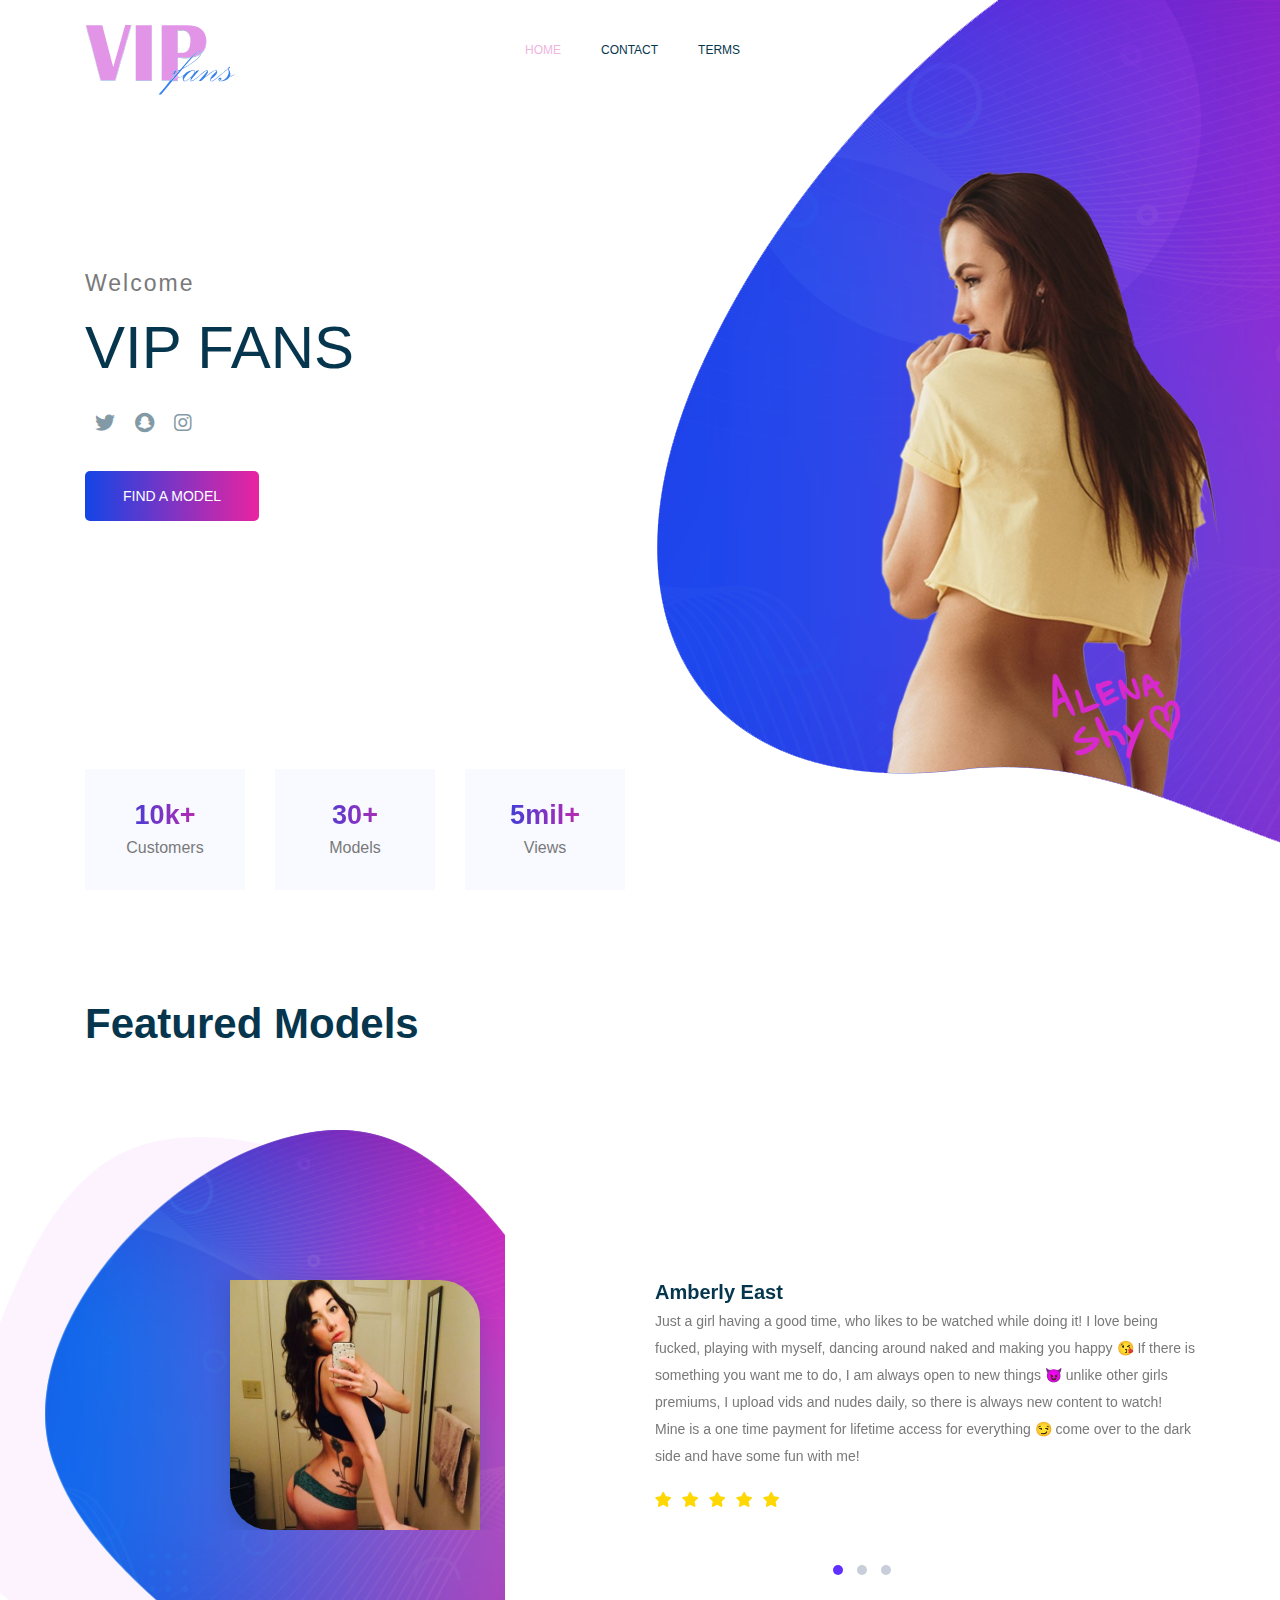
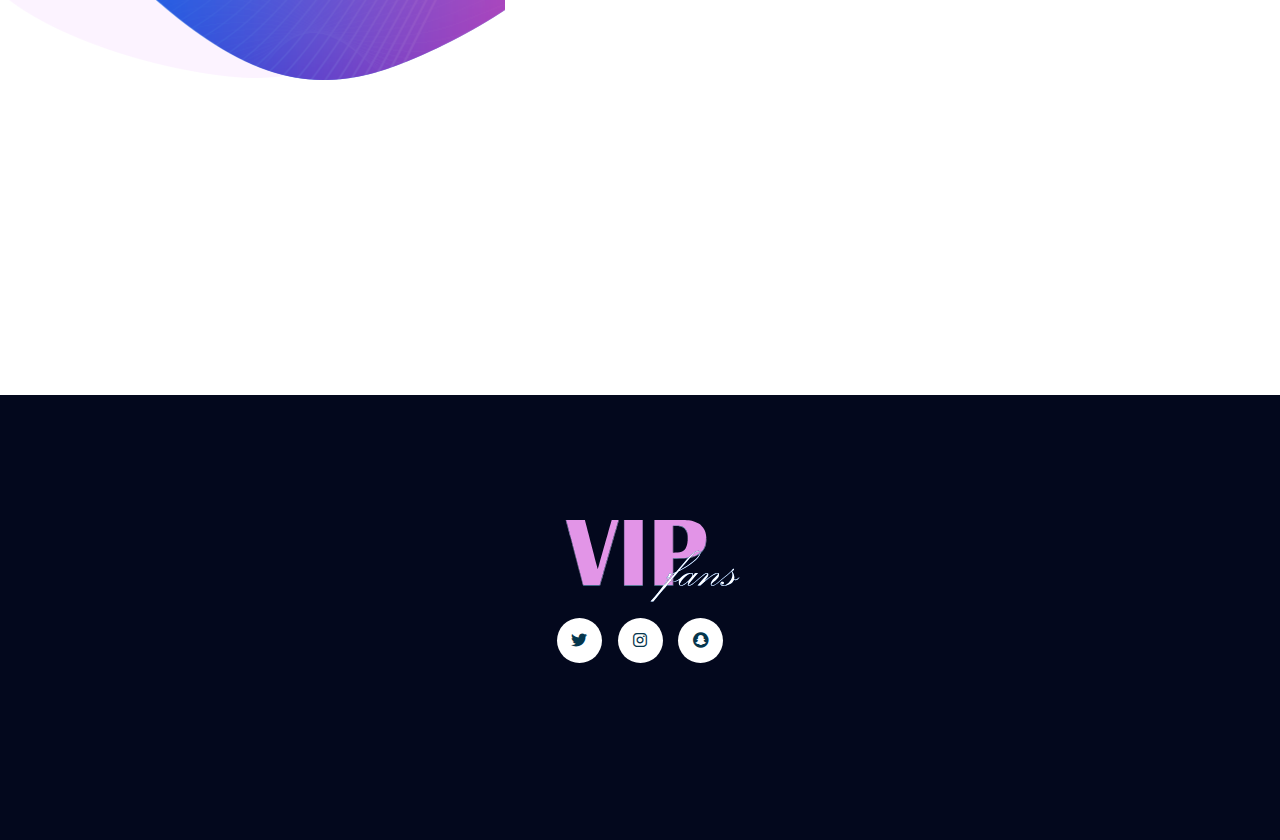
==== commit 12e1f619: "Added Vanessa Grey and Terms of Service pages" ====
--- a/index.html
+++ b/index.html
@@ -2,6 +2,18 @@
 <html lang="en">
 
 <head>
+
+<script async src="https://www.googletagmanager.com/gtag/js?id=UA-149868871-3"></script>
+<script>
+  window.dataLayer = window.dataLayer || [];
+  function gtag(){dataLayer.push(arguments);}
+  gtag('js', new Date());
+
+  gtag('config', 'UA-149868871-3');
+</script>
+
+	
+	
 	<!-- Required meta tags -->
 	<meta charset="utf-8">
 	<meta name="viewport" content="width=device-width, initial-scale=1, shrink-to-fit=no">
@@ -29,7 +41,7 @@
 				<div class="container">
 					<!-- Brand and toggle get grouped for better mobile display -->
 					<a class="navbar-brand logo_h" href="index.html"><img src="img/logo.svg" alt=""  style="width:50%;height:50%;padding-top:15px;"></a>
-					<a class="navbar-brand logo_inner_page" href="index.html"><img src="img/logo2.svg" alt="" style="width:50%;height:50%;padding-left:25px;padding-right:0px;"></a>    
+					<a class="navbar-brand logo_inner_page" href="index.html" style="width:200px;"><img src="img/logo2.svg" alt="" style="width:60%;height:60%;padding-left:15px;padding-right:0px;"></a>      
 					<button class="navbar-toggler" type="button" data-toggle="collapse" data-target="#navbarSupportedContent"
 					 aria-controls="navbarSupportedContent" aria-expanded="false" aria-label="Toggle navigation">
 						<span class="icon-bar"></span>
@@ -38,28 +50,11 @@
 					</button>
 					<!-- Collect the nav links, forms, and other content for toggling -->
 					<div class="collapse navbar-collapse offset" id="navbarSupportedContent">
-						<!-- <ul class="nav navbar-nav menu_nav">
+						<ul class="nav navbar-nav menu_nav">
 							<li class="nav-item active"><a class="nav-link" href="index.html">Home</a></li>
-							<li class="nav-item"><a class="nav-link" href="about.html">About</a></li>
-							<li class="nav-item"><a class="nav-link" href="portfolio.html">Portfolio</a></li>
-							<li class="nav-item submenu dropdown">
-								<a href="#" class="nav-link dropdown-toggle" data-toggle="dropdown" role="button" aria-haspopup="true"
-								 aria-expanded="false">Pages</a>
-								<ul class="dropdown-menu">
-									<li class="nav-item"><a class="nav-link" href="services.html">Services</a></li>
-									<li class="nav-item"><a class="nav-link" href="portfolio-details.html">Portfolio Details</a></li>
-								</ul>
-							</li>
-							<li class="nav-item submenu dropdown">
-								<a href="#" class="nav-link dropdown-toggle" data-toggle="dropdown" role="button" aria-haspopup="true"
-								 aria-expanded="false">Blog</a>
-								<ul class="dropdown-menu">
-									<li class="nav-item"><a class="nav-link" href="blog.html">Blog</a></li>
-									<li class="nav-item"><a class="nav-link" href="single-blog.html">Blog Details</a></li>
-								</ul>
-							</li>
 							<li class="nav-item"><a class="nav-link" href="contact.html">Contact</a></li>
-						</ul>-->
+                            <li class="nav-item"><a class="nav-link" href="terms.html">Terms</a></li>
+						</ul>
 					</div>
 				</div>
 			</nav>
@@ -223,14 +218,14 @@
 	<!--================ End Testimonial Area =================-->
 
 	<!--================Footer Area =================-->
-<footer class="footer_area" style="margin-top:75px;">
+	<footer class="footer_area" style="margin-top:75px;">
 		<div class="container">
 			<div class="row justify-content-center">
 				<div class="col-lg-12">
 					<div class="footer_top flex-column">
 						<div class="footer_logo">
 							<a href="index.html">
-								<img src="img/logo2.svg" alt="" style="width:50%;height:50%;padding-left:25px;padding-right:0px;">
+								<img src="img/logo2.svg" alt="" style="width:50%;height:50%;padding-left:25px;padding-right:0px; max-width: 200px;">
 							</a>
 							<div class="d-lg-block d-none">
 								<nav class="navbar navbar-expand-lg navbar-light justify-content-center">
--- a/css/style.css
+++ b/css/style.css
@@ -1,3 +1,12 @@
 @font-face {font-family: Kozelf; src: url('../fonts/kozELvf.otf');}
-@import url("https://fonts.googleapis.com/css?family=Roboto:300,400,500,700");body{font-size:14px;line-height:27px;font-weight:300;font-family:"Roboto",sans-serif;color:#797979}h1,h2,h3,h4,h5,h6{font-family:"Roboto",sans-serif;font-weight:700;color:#05364d}.section-margin{margin:50px 0}@media (min-width: 600px){.section-margin{margin:80px 0}}@media (min-width: 1200px){.section-margin{margin:120px 0}}@media (min-width: 1200px){.pb-xl-300px{padding-bottom:300px !important}}ul{list-style-type:none;margin:0;padding:0}.list{list-style:none;margin:0px;padding:0px}a{text-decoration:none;transition:all 0.3s ease-in-out}a:hover,a:focus{text-decoration:none;outline:none}button:focus{outline:none;box-shadow:none}button.primary_btn{border:0}.mt-25{margin-top:25px}.p0{padding-left:0px;padding-right:0px}.white_bg{background:#fff !important}.mb-50{margin-bottom:50px}.ml-15{margin-left:15px}.ml-20{margin-left:20px}.mt-35{margin-top:35px}.mt-40{margin-top:40px}.mt-50{margin-top:50px}.section_gap{padding:140px 0}@media (max-width: 1199px){.section_gap{padding:80px 0}}.section_gap_top{padding-top:140px}@media (max-width: 1199px){.section_gap_top{padding-top:80px}}.section_gap_bottom{padding-bottom:140px}@media (max-width: 1199px){.section_gap_bottom{padding-bottom:80px}}.main_title{margin-bottom:80px}@media (max-width: 1199px){.main_title{margin-bottom:40px}}.main_title p.top_text{text-transform:uppercase;letter-spacing:2px;font-weight:500;position:relative;margin-bottom:10px}.main_title p.top_text span{position:relative;top:-2px;display:inline-block;margin-left:5px;width:80px;height:4px;background:rgba(237,35,159,0.6);filter:blur(4px);-o-filter:blur(4px);-ms-filter:blur(4px);-moz-filter:blur(4px);-webkit-filter:blur(4px);border-radius:5px}.main_title h2{font-size:42px;font-weight:700;margin-bottom:0px;line-height:52px;text-transform:capitalize}@media (max-width: 767px){.main_title h2{font-size:50px;line-height:34px}}@media (max-width: 991px){.main_title h2 br{display:none}}.gradient-bg,.primary_btn2:before,.navbar .nav .nav-item.submenu ul .nav-item:hover .nav-link,.footer_area .footer_social a:hover{background:-webkit-linear-gradient(90deg, #1345e6 0%, #ed239f 100%);background:-moz-linear-gradient(90deg, #1345e6 0%, #ed239f 100%);background:-o-linear-gradient(90deg, #1345e6 0%, #ed239f 100%);background:linear-gradient(90deg, #1345e6 0%, #ed239f 100%)}.border-gradient{border-image:-webkit-linear-gradient(90deg, #1345e6 0%, #ed239f 100%);border-image:-moz-linear-gradient(90deg, #1345e6 0%, #ed239f 100%);border-image:-o-linear-gradient(90deg, #1345e6 0%, #ed239f 100%);border-image:linear-gradient(90deg, #1345e6 0%, #ed239f 100%)}.gradient-bg2{background:-webkit-linear-gradient(90deg, #1345e6 0%, #ed239f 100%);background:-moz-linear-gradient(90deg, #1345e6 0%, #ed239f 100%);background:-o-linear-gradient(90deg, #1345e6 0%, #ed239f 100%);background:linear-gradient(90deg, #1345e6 0%, #ed239f 100%)}.gradient-color,.home_banner_area .banner_content .social_icons a:hover,.statistics_item h3{background:-webkit-linear-gradient(90deg, #1345e6 0%, #ed239f 100%);background:-moz-linear-gradient(90deg, #1345e6 0%, #ed239f 100%);background:-o-linear-gradient(90deg, #1345e6 0%, #ed239f 100%);background:linear-gradient(90deg, #1345e6 0%, #ed239f 100%);-webkit-background-clip:text;-webkit-text-fill-color:transparent}.primary_btn{display:inline-block;background:linear-gradient(to right, #1345e6 0%, #ed239f 51%, #1345e6 100%);color:#fff;letter-spacing:0px;font-family:"Roboto",sans-serif;font-weight:500;font-size:14px;line-height:50px;padding:0 38px;outline:none !important;text-align:center;cursor:pointer;text-transform:uppercase;border-radius:5px;background-size:200% auto}.primary_btn:hover{background-position:right center;color:#fff}.primary_btn2{font-size:13px;font-weight:500;text-transform:uppercase;color:#05364d;display:inline-block;position:relative;-webkit-transition:all 0.4s ease 0s;-moz-transition:all 0.4s ease 0s;-o-transition:all 0.4s ease 0s;transition:all 0.4s ease 0s}.primary_btn2:before{content:'';position:absolute;left:0px;bottom:-2px;width:50px;height:2px;-webkit-transition:all 0.4s ease 0s;-moz-transition:all 0.4s ease 0s;-o-transition:all 0.4s ease 0s;transition:all 0.4s ease 0s}.overlay{position:absolute;left:0;top:0;height:100%;width:100%}.header_area{position:absolute;width:100%;z-index:9999;background:transparent}.header_area .logo_inner_page{display:none}.header_area.header_inner_page .navbar-brand{display:none}.header_area.header_inner_page .logo_inner_page{display:block}.header_area .menu_nav{width:100%;margin-left:140px}@media (max-width: 991px){.header_area .menu_nav{margin-left:0px}}.header_area .navbar-brand{margin-right:0px}.header_area.navbar_fixed .main_menu{position:fixed;width:100%;top:-70px;left:0;right:0;background:#ffffff;transform:translateY(70px);transition:transform 500ms ease, background 500ms ease;-webkit-transition:transform 500ms ease, background 500ms ease;box-shadow:0px 3px 16px 0px rgba(0,0,0,0.1)}.header_area.navbar_fixed .main_menu .navbar .nav .nav-item .nav-link{line-height:70px}.navbar{background:transparent;padding:0px;border:0px;border-radius:0px;width:100%}.navbar .nav .nav-item{margin-right:40px}.navbar .nav .nav-item .nav-link{font:500 14px/100px "Roboto",sans-serif;text-transform:uppercase;color:#05364d;padding:0px;font-size:12px;display:inline-block}.navbar .nav .nav-item .nav-link:after{display:none}.navbar .nav .nav-item:hover .nav-link,.navbar .nav .nav-item.active .nav-link{color:#efb6df}.navbar .nav .nav-item.submenu{position:relative}.navbar .nav .nav-item.submenu ul{border:none;padding:0px;border-radius:0px;box-shadow:none;margin:0px;background:#fff}@media (min-width: 992px){.navbar .nav .nav-item.submenu ul{position:absolute;top:120%;left:0px;min-width:200px;text-align:left;opacity:0;transition:all 300ms ease-in;visibility:hidden;display:block;border:none;padding:0px;border-radius:0px;box-shadow:0px 10px 30px 0px rgba(0,0,0,0.1)}}.navbar .nav .nav-item.submenu ul:before{content:"";width:0;height:0;border-style:solid;border-width:10px 10px 0 10px;border-color:#eeeeee transparent transparent transparent;position:absolute;right:24px;top:45px;z-index:3;opacity:0;transition:all 400ms linear}.navbar .nav .nav-item.submenu ul .nav-item{display:block;float:none;margin-right:0px;border-bottom:1px solid #ededed;margin-left:0px;transition:all 0.4s linear}.navbar .nav .nav-item.submenu ul .nav-item .nav-link{line-height:45px;color:#05364d;padding:0px 30px;transition:all 150ms linear;display:block;text-transform:capitalize;margin-right:0px}.navbar .nav .nav-item.submenu ul .nav-item:last-child{border-bottom:none}.navbar .nav .nav-item.submenu ul .nav-item:hover .nav-link{color:#fff}@media (min-width: 992px){.navbar .nav .nav-item.submenu:hover ul{visibility:visible;opacity:1;top:100%}}.navbar .nav .nav-item.submenu:hover ul .nav-item{margin-top:0px}.navbar .nav .nav-item:last-child{margin-right:0px}.header_area.header_inner_page .nav-item .nav-link{color:#fff}.header_area.header_inner_page.navbar_fixed .main_menu{background:#8034c3}@media (max-width: 991px){.header_area.header_inner_page .navbar{background:#8034c3}}.home_banner_area{background:url(../img/banner/home-banner.png) no-repeat top center;background-position:center;background-size:cover;min-height:890px}@media (max-width: 991px){.home_banner_area{min-height:750px}}@media (max-width: 767px){.home_banner_area{background:#ffffff}}.home_banner_area .banner_inner{width:100%;min-height:890px}@media (max-width: 991px){.home_banner_area .banner_inner{min-height:750px}}.home_banner_area .banner_inner .home_right_img{padding-top:197px}@media (max-width: 991px){.home_banner_area .banner_inner .home_right_img{display:none}}.home_banner_area .banner_content{text-align:left}@media (max-width: 991px){.home_banner_area .banner_content{margin-top:150px}}.home_banner_area .banner_content h3{font-size:16px;font-weight:400;text-transform:uppercase;margin-bottom:20px;letter-spacing:2px;color:#797979}.home_banner_area .banner_content h1{margin-top:20px;font-size:60px;font-weight:500;line-height:60px;margin-bottom:20px}@media (max-width: 767px){.home_banner_area .banner_content h1{font-size:35px;line-height:42px}}.home_banner_area .banner_content h5{font-size:24px;font-weight:300;margin-bottom:0px}@media (max-width: 767px){.home_banner_area .banner_content h5{line-height:36px}}.home_banner_area .banner_content .social_icons a{color:rgba(5,54,77,0.5);font-size:20px;display:inline-block;margin-right:16px;cursor:pointer;-webkit-transition:all 0.4s ease 0s;-moz-transition:all 0.4s ease 0s;-o-transition:all 0.4s ease 0s;transition:all 0.4s ease 0s}.home_banner_area .banner_content .primary_btn{margin-right:20px}.banner_area{position:relative;z-index:1}@media (max-width: 1199px){.banner_area{min-height:200px}}.banner_area .banner_inner{position:relative;overflow:hidden;width:100%;min-height:300px;background:url(../img/banner/common-banner.png) no-repeat right bottom;background-size:cover;z-index:1}@media (max-width: 1199px){.banner_area .banner_inner{min-height:300px}}.banner_area .banner_inner .banner_content{margin-left:50px;margin-top:40px}@media (max-width: 991px){.banner_area .banner_inner .banner_content{margin-left:0px}}.banner_area .banner_inner .banner_content h2{color:#fff;font-size:100px;font-family:"Roboto",sans-serif;margin-bottom:10px;text-transform:uppercase;font-weight:700}@media (max-width: 991px){.banner_area .banner_inner .banner_content h2{font-size:50px}}.banner_area .banner_inner .banner_content .page_link a{font-size:12px;text-transform:uppercase;color:#fff;font-family:"Roboto",sans-serif;padding-left:20px;padding-right:8px;position:relative}.banner_area .banner_inner .banner_content .page_link a:before{font-family:'themify';speak:none;font-style:normal;font-weight:normal;font-variant:normal;text-transform:none;line-height:1;-webkit-font-smoothing:antialiased;content:"\e649";position:absolute;right:-14px;top:50%;-webkit-transform:translateY(-50%);-moz-transform:translateY(-50%);-ms-transform:translateY(-50%);-o-transform:translateY(-50%);transform:translateY(-50%)}.banner_area .banner_inner .banner_content .page_link a:last-child{margin-right:0px}.banner_area .banner_inner .banner_content .page_link a:last-child:before{display:none}.l_blog_item .l_blog_text .date{margin-top:24px;margin-bottom:15px}.l_blog_item .l_blog_text .date a{font-size:12px}.l_blog_item .l_blog_text h4{font-size:18px;color:#05364d;border-bottom:1px solid #eeeeee;margin-bottom:0px;padding-bottom:20px;-webkit-transition:all 0.4s ease 0s;-moz-transition:all 0.4s ease 0s;-o-transition:all 0.4s ease 0s;transition:all 0.4s ease 0s}.l_blog_item .l_blog_text h4:hover{color:#1345e6}.l_blog_item .l_blog_text p{margin-bottom:0px;padding-top:20px}.causes_slider .owl-dots{text-align:center;margin-top:80px}.causes_slider .owl-dots .owl-dot{height:14px;width:14px;background:#eeeeee;display:inline-block;margin-right:7px}.causes_slider .owl-dots .owl-dot:last-child{margin-right:0px}.causes_slider .owl-dots .owl-dot.active{background:#1345e6}.causes_item{background:#fff}.causes_item .causes_img{position:relative}.causes_item .causes_img .c_parcent{position:absolute;bottom:0px;width:100%;left:0px;height:3px;background:rgba(255,255,255,0.5)}.causes_item .causes_img .c_parcent span{width:70%;height:3px;background:#1345e6;position:absolute;left:0px;bottom:0px}.causes_item .causes_img .c_parcent span:before{content:"75%";position:absolute;right:-10px;bottom:0px;background:#1345e6;color:#fff;padding:0px 5px}.causes_item .causes_text{padding:30px 35px 40px 30px}.causes_item .causes_text h4{color:#05364d;font-size:18px;font-weight:600;margin-bottom:15px;cursor:pointer}.causes_item .causes_text h4:hover{color:#1345e6}.causes_item .causes_text p{font-size:14px;line-height:24px;font-weight:300;margin-bottom:0px}.causes_item .causes_bottom a{width:50%;border:1px solid #1345e6;text-align:center;float:left;line-height:50px;background:#1345e6;color:#fff;font-size:14px;font-weight:500}.causes_item .causes_bottom a+a{border-color:#eeeeee;background:#fff;font-size:14px;color:#05364d}.latest_blog_area{background:#f9f9ff}.single-recent-blog-post{margin-bottom:30px}.single-recent-blog-post .thumb{overflow:hidden}.single-recent-blog-post .thumb img{transition:all 0.7s linear}.single-recent-blog-post .details{padding-top:30px}.single-recent-blog-post .details .sec_h4{line-height:24px;padding:10px 0px 13px;transition:all 0.3s linear}.single-recent-blog-post .date{font-size:14px;line-height:24px;font-weight:400}.single-recent-blog-post:hover img{transform:scale(1.23) rotate(10deg)}.tags .tag_btn{font-size:12px;font-weight:500;line-height:20px;border:1px solid #eeeeee;display:inline-block;padding:1px 18px;text-align:center;color:#05364d}.tags .tag_btn:before{background:#1345e6}.tags .tag_btn+.tag_btn{margin-left:2px}.blog_categorie_area{padding-top:30px;padding-bottom:30px}@media (min-width: 900px){.blog_categorie_area{padding-top:80px;padding-bottom:80px}}@media (min-width: 1100px){.blog_categorie_area{padding-top:120px;padding-bottom:120px}}.categories_post{position:relative;text-align:center;cursor:pointer}.categories_post img{max-width:100%}.categories_post .categories_details{position:absolute;top:20px;left:20px;right:20px;bottom:20px;background:rgba(34,34,34,0.75);color:#fff;transition:all 0.3s linear;display:flex;align-items:center;justify-content:center}.categories_post .categories_details h5{margin-bottom:0px;font-size:18px;line-height:26px;text-transform:uppercase;color:#fff;position:relative}.categories_post .categories_details p{font-weight:300;font-size:14px;line-height:26px;margin-bottom:0px}.categories_post .categories_details .border_line{margin:10px 0px;background:#fff;width:100%;height:1px}.categories_post:hover .categories_details{background:rgba(222,99,32,0.85)}.blog_item{margin-bottom:50px}.blog_details{padding:30px 0 20px 10px;box-shadow:0px 10px 20px 0px rgba(221,221,221,0.3)}@media (min-width: 768px){.blog_details{padding:60px 30px 35px 35px}}.blog_details p{margin-bottom:30px}.blog_details h2{font-size:18px;font-weight:600;margin-bottom:8px}@media (min-width: 768px){.blog_details h2{font-size:24px;margin-bottom:15px}}.blog-info-link li{float:left;font-size:14px}.blog-info-link li a{color:#999999}.blog-info-link li i,.blog-info-link li span{font-size:13px;margin-right:5px}.blog-info-link li::after{content:"|";padding-left:10px;padding-right:10px}.blog-info-link li:last-child::after{display:none}.blog-info-link::after{content:"";display:block;clear:both;display:table}.blog_item_img{position:relative}.blog_item_img .blog_item_date{position:absolute;bottom:-10px;left:10px;display:block;color:#fff;background:#1345e6;padding:8px 15px;border-radius:5px}@media (min-width: 768px){.blog_item_img .blog_item_date{bottom:-20px;left:40px;padding:13px 30px}}.blog_item_img .blog_item_date h3{font-size:22px;font-weight:600;color:#fff;margin-bottom:0;line-height:1.2}@media (min-width: 768px){.blog_item_img .blog_item_date h3{font-size:30px}}.blog_item_img .blog_item_date p{margin-bottom:0}@media (min-width: 768px){.blog_item_img .blog_item_date p{font-size:18px}}.blog_right_sidebar .widget_title{font-size:20px;margin-bottom:40px}.blog_right_sidebar .widget_title::after{content:"";display:block;padding-top:15px;border-bottom:1px solid #f0e9ff}.blog_right_sidebar .single_sidebar_widget{background:#fbf9ff;padding:30px;margin-bottom:30px}.blog_right_sidebar .search_widget .form-control{height:50px;border-color:#f0e9ff;font-size:13px;color:#999999;padding-left:20px;border-radius:0;border-right:0}.blog_right_sidebar .search_widget .form-control::placeholder{color:#999999}.blog_right_sidebar .search_widget .form-control:focus{border-color:#f0e9ff;outline:0;box-shadow:none}.blog_right_sidebar .search_widget .input-group button{background:#fff;border-left:0;border:1px solid #f0e9ff;padding:4px 15px;border-left:0}.blog_right_sidebar .search_widget .input-group button i,.blog_right_sidebar .search_widget .input-group button span{font-size:14px;color:#999999}.blog_right_sidebar .newsletter_widget .form-control{height:50px;border-color:#f0e9ff;font-size:13px;color:#999999;padding-left:20px;border-radius:0}.blog_right_sidebar .newsletter_widget .form-control::placeholder{color:#999999}.blog_right_sidebar .newsletter_widget .form-control:focus{border-color:#f0e9ff;outline:0;box-shadow:none}.blog_right_sidebar .newsletter_widget .input-group button{background:#fff;border-left:0;border:1px solid #f0e9ff;padding:4px 15px;border-left:0}.blog_right_sidebar .newsletter_widget .input-group button i,.blog_right_sidebar .newsletter_widget .input-group button span{font-size:14px;color:#999999}.blog_right_sidebar .post_category_widget .cat-list li{border-bottom:1px solid #f0e9ff;transition:all 0.3s ease 0s;padding-bottom:12px}.blog_right_sidebar .post_category_widget .cat-list li:last-child{border-bottom:0}.blog_right_sidebar .post_category_widget .cat-list li a{font-size:14px;line-height:20px;color:#888888}.blog_right_sidebar .post_category_widget .cat-list li a p{margin-bottom:0px}.blog_right_sidebar .post_category_widget .cat-list li+li{padding-top:15px}.blog_right_sidebar .post_category_widget .cat-list li:hover a{color:#1345e6}.blog_right_sidebar .popular_post_widget .post_item .media-body{justify-content:center;align-self:center;padding-left:20px}.blog_right_sidebar .popular_post_widget .post_item .media-body h3{font-size:16px;line-height:20px;margin-bottom:6px;transition:all 0.3s linear}.blog_right_sidebar .popular_post_widget .post_item .media-body h3:hover{color:#1345e6}.blog_right_sidebar .popular_post_widget .post_item .media-body p{font-size:14px;line-height:21px;margin-bottom:0px}.blog_right_sidebar .popular_post_widget .post_item+.post_item{margin-top:20px}.blog_right_sidebar .tag_cloud_widget ul li{display:inline-block}.blog_right_sidebar .tag_cloud_widget ul li a{display:inline-block;border:1px solid #eeeeee;background:#fff;padding:4px 20px;margin-bottom:8px;margin-right:5px;transition:all 0.3s ease 0s;color:#888888;font-size:13px}.blog_right_sidebar .tag_cloud_widget ul li a:hover{background:#1345e6;color:#fff}.blog_right_sidebar .instagram_feeds .instagram_row{display:flex;margin-right:-6px;margin-left:-6px}.blog_right_sidebar .instagram_feeds .instagram_row li{width:33.33%;float:left;padding-right:6px;padding-left:6px;margin-bottom:15px}.blog_right_sidebar .br{width:100%;height:1px;background:#eee;margin:30px 0px}.blog-pagination{margin-top:80px}.blog-pagination .page-link{font-size:14px;position:relative;display:block;padding:0;text-align:center;margin-left:-1px;line-height:45px;width:45px;height:45px;border-radius:0 !important;color:#8a8a8a;border:1px solid #f0e9ff;margin-right:10px}.blog-pagination .page-link i,.blog-pagination .page-link span{font-size:13px}.blog-pagination .page-link:hover{background-color:#fbf9ff}.blog-pagination .page-item.active .page-link{background-color:#fbf9ff;border-color:#f0e9ff;color:#888888}.blog-pagination .page-item:last-child .page-link{margin-right:0}.single-post-area .blog_details{box-shadow:none;padding:0}.single-post-area .social-links{padding-top:10px}.single-post-area .social-links li{display:inline-block;margin-bottom:10px}.single-post-area .social-links li a{color:#cccccc;padding:7px;font-size:14px;transition:all 0.2s linear}.single-post-area .social-links li a:hover{color:#05364d}.single-post-area .blog_details{padding-top:26px}.single-post-area .blog_details p{margin-bottom:20px}.single-post-area .quote-wrapper{background:rgba(130,139,178,0.1);padding:15px;line-height:1.733;color:#888888;font-style:italic;margin-top:25px;margin-bottom:25px}@media (min-width: 768px){.single-post-area .quote-wrapper{padding:30px}}.single-post-area .quotes{background:#fff;padding:15px 15px 15px 20px;border-left:2px solid #1345e6}@media (min-width: 768px){.single-post-area .quotes{padding:25px 25px 25px 30px}}.single-post-area .arrow{position:absolute}.single-post-area .arrow i,.single-post-area .arrow span{font-size:20px;font-weight:600}.single-post-area .thumb .overlay-bg{background:rgba(0,0,0,0.8)}.single-post-area .navigation-top{padding-top:15px;border-top:1px solid #f0e9ff}.single-post-area .navigation-top p{margin-bottom:0}.single-post-area .navigation-top .like-info{font-size:14px}.single-post-area .navigation-top .like-info i,.single-post-area .navigation-top .like-info span{font-size:16px;margin-right:5px}.single-post-area .navigation-top .comment-count{font-size:14px}.single-post-area .navigation-top .comment-count i,.single-post-area .navigation-top .comment-count span{font-size:16px;margin-right:5px}.single-post-area .navigation-top .social-icons li{display:inline-block;margin-right:15px}.single-post-area .navigation-top .social-icons li:last-child{margin:0}.single-post-area .navigation-top .social-icons li i,.single-post-area .navigation-top .social-icons li span{font-size:14px;color:#999999}.single-post-area .navigation-top .social-icons li:hover i,.single-post-area .navigation-top .social-icons li:hover span{color:#1345e6}.single-post-area .blog-author{padding:40px 30px;background:#fbf9ff;margin-top:50px}@media (max-width: 600px){.single-post-area .blog-author{padding:20px 8px}}.single-post-area .blog-author img{width:90px;height:90px;border-radius:50%;margin-right:30px}@media (max-width: 600px){.single-post-area .blog-author img{margin-right:15px;width:45px;height:45px}}.single-post-area .blog-author a{display:inline-block}.single-post-area .blog-author p{margin-bottom:0}.single-post-area .blog-author h4{font-size:16px}.single-post-area .navigation-area{border-bottom:1px solid #eee;padding-bottom:30px;margin-top:55px}.single-post-area .navigation-area p{margin-bottom:0px}.single-post-area .navigation-area h4{font-size:18px;line-height:25px;color:#05364d}.single-post-area .navigation-area .nav-left{text-align:left}.single-post-area .navigation-area .nav-left .thumb{margin-right:20px;background:#000}.single-post-area .navigation-area .nav-left .thumb img{-webkit-transition:all 0.4s ease 0s;-moz-transition:all 0.4s ease 0s;-o-transition:all 0.4s ease 0s;transition:all 0.4s ease 0s}.single-post-area .navigation-area .nav-left i,.single-post-area .navigation-area .nav-left span{margin-left:20px;opacity:0;-webkit-transition:all 0.4s ease 0s;-moz-transition:all 0.4s ease 0s;-o-transition:all 0.4s ease 0s;transition:all 0.4s ease 0s}.single-post-area .navigation-area .nav-left:hover i,.single-post-area .navigation-area .nav-left:hover span{opacity:1}.single-post-area .navigation-area .nav-left:hover .thumb img{opacity:.5}@media (max-width: 767px){.single-post-area .navigation-area .nav-left{margin-bottom:30px}}.single-post-area .navigation-area .nav-right{text-align:right}.single-post-area .navigation-area .nav-right .thumb{margin-left:20px;background:#000}.single-post-area .navigation-area .nav-right .thumb img{-webkit-transition:all 0.4s ease 0s;-moz-transition:all 0.4s ease 0s;-o-transition:all 0.4s ease 0s;transition:all 0.4s ease 0s}.single-post-area .navigation-area .nav-right i,.single-post-area .navigation-area .nav-right span{margin-right:20px;opacity:0;-webkit-transition:all 0.4s ease 0s;-moz-transition:all 0.4s ease 0s;-o-transition:all 0.4s ease 0s;transition:all 0.4s ease 0s}.single-post-area .navigation-area .nav-right:hover i,.single-post-area .navigation-area .nav-right:hover span{opacity:1}.single-post-area .navigation-area .nav-right:hover .thumb img{opacity:.5}@media (max-width: 991px){.single-post-area .sidebar-widgets{padding-bottom:0px}}.comments-area{background:transparent;border-top:1px solid #eee;padding:45px 0;margin-top:50px}@media (max-width: 414px){.comments-area{padding:50px 8px}}.comments-area h4{margin-bottom:35px;color:#05364d;font-size:18px}.comments-area h5{font-size:16px;margin-bottom:0px}.comments-area a{color:#05364d}.comments-area .comment-list{padding-bottom:48px}.comments-area .comment-list:last-child{padding-bottom:0px}.comments-area .comment-list.left-padding{padding-left:25px}@media (max-width: 413px){.comments-area .comment-list .single-comment h5{font-size:12px}.comments-area .comment-list .single-comment .date{font-size:11px}.comments-area .comment-list .single-comment .comment{font-size:10px}}.comments-area .thumb{margin-right:20px}.comments-area .thumb img{width:70px;height:70px;border-radius:50%}.comments-area .date{font-size:14px;color:#cccccc;margin-bottom:0;margin-left:20px}.comments-area .comment{margin-bottom:10px;color:#777777}.comments-area .btn-reply{background-color:transparent;color:#888888;padding:5px 18px;font-size:14px;display:block;font-weight:400;-webkit-transition:all 0.4s ease 0s;-moz-transition:all 0.4s ease 0s;-o-transition:all 0.4s ease 0s;transition:all 0.4s ease 0s}.comments-area .btn-reply:hover{color:#1345e6}.comment-form{border-top:1px solid #eee;padding-top:45px;margin-top:50px;margin-bottom:20px}.comment-form .form-group{margin-bottom:30px}.comment-form h4{margin-bottom:40px;font-size:18px;line-height:22px;color:#05364d}.comment-form .name{padding-left:0px}@media (max-width: 767px){.comment-form .name{padding-right:0px;margin-bottom:1rem}}.comment-form .email{padding-right:0px}@media (max-width: 991px){.comment-form .email{padding-left:0px}}.comment-form .form-control{border:1px solid #f0e9ff;border-radius:5px;height:48px;padding-left:18px;font-size:13px;background:transparent}.comment-form .form-control:focus{outline:0;box-shadow:none}.comment-form .form-control::placeholder{font-weight:300;color:#999999}.comment-form .form-control::placeholder{color:#777777}.comment-form textarea{padding-top:18px;border-radius:12px;height:100% !important}.comment-form ::-webkit-input-placeholder{font-size:13px;color:#777}.comment-form ::-moz-placeholder{font-size:13px;color:#777}.comment-form :-ms-input-placeholder{font-size:13px;color:#777}.comment-form :-moz-placeholder{font-size:13px;color:#777}.contact-info{margin-bottom:12px}.contact-info__icon{margin-right:20px}.contact-info__icon i,.contact-info__icon span{color:#8f9195;font-size:27px}.contact-info .media-body h3{font-size:16px;margin-bottom:0}.contact-info .media-body h3 a{color:#05364d}.contact-info .media-body p{color:#999999}.contact-title{font-size:27px;font-weight:600;margin-bottom:20px}.form-contact label{color:#1345e6;font-size:14px}.form-contact .form-group{margin-bottom:15px}@media (min-width: 1000px){.form-contact .form-group{margin-bottom:30px}}.form-contact .form-control{border:1px solid #f0e9ff;border-radius:5px;height:48px;padding-left:18px;font-size:13px;background:transparent}.form-contact .form-control:focus{outline:0;box-shadow:none}.form-contact .form-control::placeholder{font-weight:300;color:#999999}.form-contact textarea{border-radius:12px;height:100% !important}.mb-20{margin-bottom:20px}.mb-30{margin-bottom:30px}.sample-text-area{padding:100px 0px}.sample-text-area .title_color{margin-bottom:30px}.sample-text-area p{line-height:26px}.sample-text-area p b{font-weight:bold;color:#1345e6}.sample-text-area p i{color:#1345e6;font-style:italic}.sample-text-area p sup{color:#1345e6;font-style:italic}.sample-text-area p sub{color:#1345e6;font-style:italic}.sample-text-area p del{color:#1345e6}.sample-text-area p u{color:#1345e6}.elements_button .title_color{margin-bottom:30px;color:#05364d}.title_color{color:#05364d}.button-group-area{margin-top:15px}.button-group-area:nth-child(odd){margin-top:40px}.button-group-area:first-child{margin-top:0px}.button-group-area .theme_btn{margin-right:10px}.button-group-area .link{text-decoration:underline;color:#05364d;background:transparent}.button-group-area .link:hover{color:#fff}.button-group-area .disable{background:transparent;color:#007bff;cursor:not-allowed}.button-group-area .disable:before{display:none}.primary{background:#52c5fd}.primary:before{background:#2faae6}.success{background:#4cd3e3}.success:before{background:#2ebccd}.info{background:#38a4ff}.info:before{background:#298cdf}.warning{background:#f4e700}.warning:before{background:#e1d608}.danger{background:#f54940}.danger:before{background:#e13b33}.primary-border{background:transparent;border:1px solid #52c5fd;color:#52c5fd}.primary-border:before{background:#52c5fd}.success-border{background:transparent;border:1px solid #4cd3e3;color:#4cd3e3}.success-border:before{background:#4cd3e3}.info-border{background:transparent;border:1px solid #38a4ff;color:#38a4ff}.info-border:before{background:#38a4ff}.warning-border{background:#fff;border:1px solid #f4e700;color:#f4e700}.warning-border:before{background:#f4e700}.danger-border{background:transparent;border:1px solid #f54940;color:#f54940}.danger-border:before{background:#f54940}.link-border{background:transparent;border:1px solid #1345e6;color:#1345e6}.link-border:before{background:#1345e6}.radius{border-radius:3px}.circle{border-radius:20px}.arrow span{padding-left:5px}.e-large{line-height:50px;padding-top:0px;padding-bottom:0px}.large{line-height:45px;padding-top:0px;padding-bottom:0px}.medium{line-height:30px;padding-top:0px;padding-bottom:0px}.small{line-height:25px;padding-top:0px;padding-bottom:0px}.general{line-height:38px;padding-top:0px;padding-bottom:0px}.generic-banner{margin-top:60px;text-align:center}.generic-banner .height{height:600px}@media (max-width: 767.98px){.generic-banner .height{height:400px}}.generic-banner .generic-banner-content h2{line-height:1.2em;margin-bottom:20px}@media (max-width: 991.98px){.generic-banner .generic-banner-content h2 br{display:none}}.generic-banner .generic-banner-content p{text-align:center;font-size:16px}@media (max-width: 991.98px){.generic-banner .generic-banner-content p br{display:none}}.generic-content h1{font-weight:600}.about-generic-area{background:#fff}.about-generic-area p{margin-bottom:20px}.white-bg{background:#fff}.section-top-border{padding:50px 0;border-top:1px dotted #eee}.switch-wrap{margin-bottom:10px}.switch-wrap p{margin:0}.sample-text-area{padding:100px 0 70px 0}.sample-text{margin-bottom:0}.text-heading{margin-bottom:30px;font-size:24px}.typo-list{margin-bottom:10px}@media (max-width: 767px){.typo-sec{margin-bottom:30px}}@media (max-width: 767px){.element-wrap{margin-top:30px}}b,sup,sub,u,del{color:#f8b600}h1{font-size:36px}h2{font-size:30px}h3{font-size:24px}h4{font-size:18px}h5{font-size:16px}h6{font-size:14px}.typography h1,.typography h2,.typography h3,.typography h4,.typography h5,.typography h6{color:#777777}.button-area .border-top-generic{padding:70px 15px;border-top:1px dotted #eee}.button-group-area .genric-btn{margin-right:10px;margin-top:10px}.button-group-area .genric-btn:last-child{margin-right:0}.circle{border-radius:20px}.genric-btn{display:inline-block;outline:none;line-height:40px;padding:0 30px;font-size:.8em;text-align:center;text-decoration:none;font-weight:500;cursor:pointer;-webkit-transition:all 0.3s ease 0s;-moz-transition:all 0.3s ease 0s;-o-transition:all 0.3s ease 0s;transition:all 0.3s ease 0s}.genric-btn:focus{outline:none}.genric-btn.e-large{padding:0 40px;line-height:50px}.genric-btn.large{line-height:45px}.genric-btn.medium{line-height:30px}.genric-btn.small{line-height:25px}.genric-btn.radius{border-radius:3px}.genric-btn.circle{border-radius:20px}.genric-btn.arrow{display:-webkit-inline-box;display:-ms-inline-flexbox;display:inline-flex;-webkit-box-align:center;-ms-flex-align:center;align-items:center}.genric-btn.arrow span{margin-left:10px}.genric-btn.default{color:#222222;background:#f9f9ff;border:1px solid transparent}.genric-btn.default:hover{border:1px solid #f9f9ff;background:#fff}.genric-btn.default-border{border:1px solid #f9f9ff;background:#fff}.genric-btn.default-border:hover{color:#222222;background:#f9f9ff;border:1px solid transparent}.genric-btn.primary{color:#fff;background:#f8b600;border:1px solid transparent}.genric-btn.primary:hover{color:#f8b600;border:1px solid #f8b600;background:#fff}.genric-btn.primary-border{color:#f8b600;border:1px solid #f8b600;background:#fff}.genric-btn.primary-border:hover{color:#fff;background:#f8b600;border:1px solid transparent}.genric-btn.success{color:#fff;background:#4cd3e3;border:1px solid transparent}.genric-btn.success:hover{color:#4cd3e3;border:1px solid #4cd3e3;background:#fff}.genric-btn.success-border{color:#4cd3e3;border:1px solid #4cd3e3;background:#fff}.genric-btn.success-border:hover{color:#fff;background:#4cd3e3;border:1px solid transparent}.genric-btn.info{color:#fff;background:#38a4ff;border:1px solid transparent}.genric-btn.info:hover{color:#38a4ff;border:1px solid #38a4ff;background:#fff}.genric-btn.info-border{color:#38a4ff;border:1px solid #38a4ff;background:#fff}.genric-btn.info-border:hover{color:#fff;background:#38a4ff;border:1px solid transparent}.genric-btn.warning{color:#fff;background:#f4e700;border:1px solid transparent}.genric-btn.warning:hover{color:#f4e700;border:1px solid #f4e700;background:#fff}.genric-btn.warning-border{color:#f4e700;border:1px solid #f4e700;background:#fff}.genric-btn.warning-border:hover{color:#fff;background:#f4e700;border:1px solid transparent}.genric-btn.danger{color:#fff;background:#f44a40;border:1px solid transparent}.genric-btn.danger:hover{color:#f44a40;border:1px solid #f44a40;background:#fff}.genric-btn.danger-border{color:#f44a40;border:1px solid #f44a40;background:#fff}.genric-btn.danger-border:hover{color:#fff;background:#f44a40;border:1px solid transparent}.genric-btn.link{color:#222222;background:#f9f9ff;text-decoration:underline;border:1px solid transparent}.genric-btn.link:hover{color:#222222;border:1px solid #f9f9ff;background:#fff}.genric-btn.link-border{color:#222222;border:1px solid #f9f9ff;background:#fff;text-decoration:underline}.genric-btn.link-border:hover{color:#222222;background:#f9f9ff;border:1px solid transparent}.genric-btn.disable{color:#222222, 0.3;background:#f9f9ff;border:1px solid transparent;cursor:not-allowed}.generic-blockquote{padding:30px 50px 30px 30px;background:#fff;border-left:2px solid #f8b600}@media (max-width: 991px){.progress-table-wrap{overflow-x:scroll}}.progress-table{background:#fff;padding:15px 0px 30px 0px;min-width:800px}.progress-table .serial{width:11.83%;padding-left:30px}.progress-table .country{width:28.07%}.progress-table .visit{width:19.74%}.progress-table .percentage{width:40.36%;padding-right:50px}.progress-table .table-head{display:flex}.progress-table .table-head .serial,.progress-table .table-head .country,.progress-table .table-head .visit,.progress-table .table-head .percentage{color:#222222;line-height:40px;text-transform:uppercase;font-weight:500}.progress-table .table-row{padding:15px 0;border-top:1px solid #edf3fd;display:flex}.progress-table .table-row .serial,.progress-table .table-row .country,.progress-table .table-row .visit,.progress-table .table-row .percentage{display:flex;align-items:center}.progress-table .table-row .country img{margin-right:15px}.progress-table .table-row .percentage .progress{width:80%;border-radius:0px;background:transparent}.progress-table .table-row .percentage .progress .progress-bar{height:5px;line-height:5px}.progress-table .table-row .percentage .progress .progress-bar.color-1{background-color:#6382e6}.progress-table .table-row .percentage .progress .progress-bar.color-2{background-color:#e66686}.progress-table .table-row .percentage .progress .progress-bar.color-3{background-color:#f09359}.progress-table .table-row .percentage .progress .progress-bar.color-4{background-color:#73fbaf}.progress-table .table-row .percentage .progress .progress-bar.color-5{background-color:#73fbaf}.progress-table .table-row .percentage .progress .progress-bar.color-6{background-color:#6382e6}.progress-table .table-row .percentage .progress .progress-bar.color-7{background-color:#a367e7}.progress-table .table-row .percentage .progress .progress-bar.color-8{background-color:#e66686}.single-gallery-image{margin-top:30px;background-repeat:no-repeat !important;background-position:center center !important;background-size:cover !important;height:200px;-webkit-transition:all 0.3s ease 0s;-moz-transition:all 0.3s ease 0s;-o-transition:all 0.3s ease 0s;transition:all 0.3s ease 0s}.single-gallery-image:hover{opacity:.8}.list-style{width:14px;height:14px}.unordered-list li{position:relative;padding-left:30px;line-height:1.82em !important}.unordered-list li:before{content:"";position:absolute;width:14px;height:14px;border:3px solid #f8b600;background:#fff;top:4px;left:0;border-radius:50%}.ordered-list{margin-left:30px}.ordered-list li{list-style-type:decimal-leading-zero;color:#f8b600;font-weight:500;line-height:1.82em !important}.ordered-list li span{font-weight:300;color:#777777}.ordered-list-alpha li{margin-left:30px;list-style-type:lower-alpha;color:#f8b600;font-weight:500;line-height:1.82em !important}.ordered-list-alpha li span{font-weight:300;color:#777777}.ordered-list-roman li{margin-left:30px;list-style-type:lower-roman;color:#f8b600;font-weight:500;line-height:1.82em !important}.ordered-list-roman li span{font-weight:300;color:#777777}.single-input{display:block;width:100%;line-height:40px;border:none;outline:none;background:#f9f9ff;padding:0 20px}.single-input:focus{outline:none}.input-group-icon{position:relative}.input-group-icon .icon{position:absolute;left:20px;top:0;line-height:40px;z-index:3}.input-group-icon .icon i{color:#797979}.input-group-icon .single-input{padding-left:45px}.single-textarea{display:block;width:100%;line-height:40px;border:none;outline:none;background:#f9f9ff;padding:0 20px;height:100px;resize:none}.single-textarea:focus{outline:none}.single-input-primary{display:block;width:100%;line-height:40px;border:1px solid transparent;outline:none;background:#f9f9ff;padding:0 20px}.single-input-primary:focus{outline:none;border:1px solid #f8b600}.single-input-accent{display:block;width:100%;line-height:40px;border:1px solid transparent;outline:none;background:#f9f9ff;padding:0 20px}.single-input-accent:focus{outline:none;border:1px solid #eb6b55}.single-input-secondary{display:block;width:100%;line-height:40px;border:1px solid transparent;outline:none;background:#f9f9ff;padding:0 20px}.single-input-secondary:focus{outline:none;border:1px solid #f09359}.default-switch{width:35px;height:17px;border-radius:8.5px;background:#fff;position:relative;cursor:pointer}.default-switch input{position:absolute;left:0;top:0;right:0;bottom:0;width:100%;height:100%;opacity:0;cursor:pointer}.default-switch input+label{position:absolute;top:1px;left:1px;width:15px;height:15px;border-radius:50%;background:#f8b600;-webkit-transition:all 0.2s;-moz-transition:all 0.2s;-o-transition:all 0.2s;transition:all 0.2s;box-shadow:0px 4px 5px 0px rgba(0,0,0,0.2);cursor:pointer}.default-switch input:checked+label{left:19px}.single-element-widget{margin-bottom:30px}.primary-switch{width:35px;height:17px;border-radius:8.5px;background:#fff;position:relative;cursor:pointer}.primary-switch input{position:absolute;left:0;top:0;right:0;bottom:0;width:100%;height:100%;opacity:0}.primary-switch input+label{position:absolute;left:0;top:0;right:0;bottom:0;width:100%;height:100%}.primary-switch input+label:before{content:"";position:absolute;left:0;top:0;right:0;bottom:0;width:100%;height:100%;background:transparent;border-radius:8.5px;cursor:pointer;-webkit-transition:all 0.2s;-moz-transition:all 0.2s;-o-transition:all 0.2s;transition:all 0.2s}.primary-switch input+label:after{content:"";position:absolute;top:1px;left:1px;width:15px;height:15px;border-radius:50%;background:#fff;-webkit-transition:all 0.2s;-moz-transition:all 0.2s;-o-transition:all 0.2s;transition:all 0.2s;box-shadow:0px 4px 5px 0px rgba(0,0,0,0.2);cursor:pointer}.primary-switch input:checked+label:after{left:19px}.primary-switch input:checked+label:before{background:#f8b600}.confirm-switch{width:35px;height:17px;border-radius:8.5px;background:#fff;position:relative;cursor:pointer}.confirm-switch input{position:absolute;left:0;top:0;right:0;bottom:0;width:100%;height:100%;opacity:0}.confirm-switch input+label{position:absolute;left:0;top:0;right:0;bottom:0;width:100%;height:100%}.confirm-switch input+label:before{content:"";position:absolute;left:0;top:0;right:0;bottom:0;width:100%;height:100%;background:transparent;border-radius:8.5px;-webkit-transition:all 0.2s;-moz-transition:all 0.2s;-o-transition:all 0.2s;transition:all 0.2s;cursor:pointer}.confirm-switch input+label:after{content:"";position:absolute;top:1px;left:1px;width:15px;height:15px;border-radius:50%;background:#fff;-webkit-transition:all 0.2s;-moz-transition:all 0.2s;-o-transition:all 0.2s;transition:all 0.2s;box-shadow:0px 4px 5px 0px rgba(0,0,0,0.2);cursor:pointer}.confirm-switch input:checked+label:after{left:19px}.confirm-switch input:checked+label:before{background:#4cd3e3}.primary-checkbox{width:16px;height:16px;border-radius:3px;background:#fff;position:relative;cursor:pointer}.primary-checkbox input{position:absolute;left:0;top:0;right:0;bottom:0;width:100%;height:100%;opacity:0}.primary-checkbox input+label{position:absolute;left:0;top:0;right:0;bottom:0;width:100%;height:100%;border-radius:3px;cursor:pointer;border:1px solid #f1f1f1}.single-defination h4{color:#05364d}.primary-checkbox input:checked+label{background:url(../img/elements/primary-check.png) no-repeat center center/cover;border:none}.confirm-checkbox{width:16px;height:16px;border-radius:3px;background:#fff;position:relative;cursor:pointer}.confirm-checkbox input{position:absolute;left:0;top:0;right:0;bottom:0;width:100%;height:100%;opacity:0}.confirm-checkbox input+label{position:absolute;left:0;top:0;right:0;bottom:0;width:100%;height:100%;border-radius:3px;cursor:pointer;border:1px solid #f1f1f1}.confirm-checkbox input:checked+label{background:url(../img/elements/success-check.png) no-repeat center center/cover;border:none}.disabled-checkbox{width:16px;height:16px;border-radius:3px;background:#fff;position:relative;cursor:pointer}.disabled-checkbox input{position:absolute;left:0;top:0;right:0;bottom:0;width:100%;height:100%;opacity:0}.disabled-checkbox input+label{position:absolute;left:0;top:0;right:0;bottom:0;width:100%;height:100%;border-radius:3px;cursor:pointer;border:1px solid #f1f1f1}.disabled-checkbox input:disabled{cursor:not-allowed;z-index:3}.disabled-checkbox input:checked+label{background:url(../img/elements/disabled-check.png) no-repeat center center/cover;border:none}.primary-radio{width:16px;height:16px;border-radius:8px;background:#fff;position:relative;cursor:pointer}.primary-radio input{position:absolute;left:0;top:0;right:0;bottom:0;width:100%;height:100%;opacity:0}.primary-radio input+label{position:absolute;left:0;top:0;right:0;bottom:0;width:100%;height:100%;border-radius:8px;cursor:pointer;border:1px solid #f1f1f1}.primary-radio input:checked+label{background:url(../img/elements/primary-radio.png) no-repeat center center/cover;border:none}.confirm-radio{width:16px;height:16px;border-radius:8px;background:#fff;position:relative;cursor:pointer}.confirm-radio input{position:absolute;left:0;top:0;right:0;bottom:0;width:100%;height:100%;opacity:0}.confirm-radio input+label{position:absolute;left:0;top:0;right:0;bottom:0;width:100%;height:100%;border-radius:8px;cursor:pointer;border:1px solid #f1f1f1}.confirm-radio input:checked+label{background:url(../img/elements/success-radio.png) no-repeat center center/cover;border:none}.disabled-radio{width:16px;height:16px;border-radius:8px;background:#fff;position:relative;cursor:pointer}.disabled-radio input{position:absolute;left:0;top:0;right:0;bottom:0;width:100%;height:100%;opacity:0}.disabled-radio input+label{position:absolute;left:0;top:0;right:0;bottom:0;width:100%;height:100%;border-radius:8px;cursor:pointer;border:1px solid #f1f1f1}.disabled-radio input:disabled{cursor:not-allowed;z-index:3}.unordered-list{list-style:none;padding:0px;margin:0px}.ordered-list{list-style:none;padding:0px}.disabled-radio input:checked+label{background:url(../img/elements/disabled-radio.png) no-repeat center center/cover;border:none}.default-select{height:40px}.default-select .nice-select{border:none;border-radius:0px;height:40px;background:#fff;padding-left:20px;padding-right:40px}.default-select .nice-select .list{margin-top:0;border:none;border-radius:0px;box-shadow:none;width:100%;padding:10px 0 10px 0px}.default-select .nice-select .list .option{font-weight:300;-webkit-transition:all 0.3s ease 0s;-moz-transition:all 0.3s ease 0s;-o-transition:all 0.3s ease 0s;transition:all 0.3s ease 0s;line-height:28px;min-height:28px;font-size:12px;padding-left:20px}.default-select .nice-select .list .option.selected{color:#f8b600;background:transparent}.default-select .nice-select .list .option:hover{color:#f8b600;background:transparent}.default-select .current{margin-right:50px;font-weight:300}.default-select .nice-select::after{right:20px}@media (max-width: 991px){.left-align-p p{margin-top:20px}}.form-select{height:40px;width:100%}.form-select .nice-select{border:none;border-radius:0px;height:40px;background:#f9f9ff !important;padding-left:45px;padding-right:40px;width:100%}.form-select .nice-select .list{margin-top:0;border:none;border-radius:0px;box-shadow:none;width:100%;padding:10px 0 10px 0px}.mt-10{margin-top:10px}.form-select .nice-select .list .option{font-weight:300;-webkit-transition:all 0.3s ease 0s;-moz-transition:all 0.3s ease 0s;-o-transition:all 0.3s ease 0s;transition:all 0.3s ease 0s;line-height:28px;min-height:28px;font-size:12px;padding-left:45px}.form-select .nice-select .list .option.selected{color:#f8b600;background:transparent}.form-select .nice-select .list .option:hover{color:#f8b600;background:transparent}.form-select .current{margin-right:50px;font-weight:300}.form-select .nice-select::after{right:20px}.statistics_area{position:relative;margin-top:-121px}@media (max-width: 991px){.statistics_area{margin-top:0px}}.statistics_item{background:#f8faff;text-align:center;padding:30px 15px}@media (max-width: 767px){.statistics_item{margin-bottom:20px}}.statistics_item h3{font-size:27px;margin-bottom:5px}.statistics_item p{margin-bottom:0px;font-size:16px;line-height:24px}.about_area{position:relative}.about_area .main_title{margin-bottom:0px}.about_area h2{margin-bottom:30px}@media (max-width: 991px){.about_area h2{margin-bottom:20px}}.about_area .primary_btn{margin-top:40px}@media (max-width: 991px){.about_area .primary_btn{margin-top:20px}}.about_area .about_img{position:relative;right:220px}@media (max-width: 1480px){.about_area .about_img{right:0}.about_area .about_img img{max-width:100%;height:auto}}@media (max-width: 991px){.about_area .about_img{display:none}}.services_area{padding-bottom:110px}@media (max-width: 1199px){.services_area{padding-bottom:50px}}.service_item{padding:60px 30px;text-align:center;background:#f8faff;-webkit-transition:all 0.4s ease 0s;-moz-transition:all 0.4s ease 0s;-o-transition:all 0.4s ease 0s;transition:all 0.4s ease 0s}.service_item img{margin-bottom:45px}.service_item h4{color:#05364d;font-size:20px;font-weight:500;margin-bottom:20px;text-transform:capitalize;-webkit-transition:all 0.4s ease 0s;-moz-transition:all 0.4s ease 0s;-o-transition:all 0.4s ease 0s;transition:all 0.4s ease 0s}.service_item p{margin-bottom:0px;-webkit-transition:all 0.4s ease 0s;-moz-transition:all 0.4s ease 0s;-o-transition:all 0.4s ease 0s;transition:all 0.4s ease 0s}.service_item:hover{background:#5f30ff}.service_item:hover h4,.service_item:hover p,.service_item:hover .primary_btn2{color:#ffffff}.service_item:hover .primary_btn2:before{background:#ffffff}.portfolio_area{padding-bottom:110px}@media (max-width: 991px){.portfolio_area{padding-bottom:50px}}.portfolio_area .filters ul{padding-left:0;margin-bottom:30px}@media (max-width: 991px){.portfolio_area .filters ul{margin-bottom:20px}}.portfolio_area .filters ul li{display:inline-block;margin-right:40px;font-size:13px;font-weight:400;text-transform:uppercase;color:#05364d;cursor:pointer;-webkit-transition:all 0.4s ease 0s;-moz-transition:all 0.4s ease 0s;-o-transition:all 0.4s ease 0s;transition:all 0.4s ease 0s}.portfolio_area .filters ul li:hover,.portfolio_area .filters ul li.active{color:#1345e6}@media (max-width: 767px){.portfolio_area .filters ul li{margin-right:20px}}.single_portfolio{position:relative;margin-bottom:30px}@media (max-width: 767px){.single_portfolio{margin-bottom:35px}}.single_portfolio .overlay{-webkit-transition:all 0.4s ease 0s;-moz-transition:all 0.4s ease 0s;-o-transition:all 0.4s ease 0s;transition:all 0.4s ease 0s}.single_portfolio .short_info{position:absolute;bottom:44px;left:80px;color:#ffffff;opacity:0;visibility:hidden;-webkit-transition:all 0.4s ease 0s;-moz-transition:all 0.4s ease 0s;-o-transition:all 0.4s ease 0s;transition:all 0.4s ease 0s}.single_portfolio .short_info h4{text-transform:capitalize;font-size:20px;font-weight:500;margin-bottom:5px}.single_portfolio .short_info h4 a{color:#ffffff}.single_portfolio .short_info p{margin-bottom:0px}.single_portfolio:hover .overlay{top:20px;left:20px;background:rgba(19,69,230,0.9)}.single_portfolio:hover .short_info{bottom:24px;left:60px;opacity:1;visibility:visible}.portfolio_details_inner .row{margin-bottom:0px}@media (max-width: 480px){.portfolio_details_inner .row{margin-bottom:30px}}.portfolio_details_inner p{margin-bottom:30px;font-size:14px}.portfolio_details_inner p:last-child{margin-bottom:0px}.portfolio_details_inner .portfolio_right_text{padding:30px;background:#f8faff;margin-top:10px}.portfolio_details_inner .portfolio_right_text h4{font-size:20px;text-transform:capitalize !important;margin-bottom:10px}.portfolio_details_inner .portfolio_right_text p{margin-bottom:25px;font-size:14px}.portfolio_details_inner .portfolio_right_text .list li{margin-bottom:7px;font-weight:normal;font-size:14px}.portfolio_details_inner .portfolio_right_text .list li span{font-family:"Roboto",sans-serif;color:#000000;font-size:16px;font-weight:500;width:97px;display:inline-block}.portfolio_details_inner .portfolio_right_text .list li:last-child{margin-bottom:0px}.portfolio_details_inner .portfolio_right_text .list li i{color:#f1cd09}.blog-area{padding-bottom:110px}@media (max-width: 991px){.blog-area{padding-bottom:50px}}.single-blog{margin-bottom:30px;-webkit-transition:all 0.4s ease 0s;-moz-transition:all 0.4s ease 0s;-o-transition:all 0.4s ease 0s;transition:all 0.4s ease 0s}.single-blog p{margin-bottom:0px}.single-blog .thumb{overflow:hidden}.single-blog .thumb img{width:100%;-webkit-transition:all 0.4s ease 0s;-moz-transition:all 0.4s ease 0s;-o-transition:all 0.4s ease 0s;transition:all 0.4s ease 0s}.single-blog .short_details{background:#f8faff;padding:32px 30px 37px;-webkit-transition:all 0.4s ease 0s;-moz-transition:all 0.4s ease 0s;-o-transition:all 0.4s ease 0s;transition:all 0.4s ease 0s}.single-blog .meta-top a{display:inline-block;color:#797979;margin-right:30px;-webkit-transition:all 0.4s ease 0s;-moz-transition:all 0.4s ease 0s;-o-transition:all 0.4s ease 0s;transition:all 0.4s ease 0s}.single-blog .meta-top a i{margin-right:10px}.single-blog .meta-top a:hover{color:#1345e6}.single-blog h4{font-size:20px;margin-top:20px;margin-bottom:15px;-webkit-transition:all 0.4s ease 0s;-moz-transition:all 0.4s ease 0s;-o-transition:all 0.4s ease 0s;transition:all 0.4s ease 0s}@media (max-width: 991px){.single-blog h4{margin-top:20px;margin-bottom:8px}}.single-blog h4 a{color:#05364d}.single-blog .text-wrap{margin-bottom:22px}.single-blog .text-wrap p{font-size:15px}.single-blog .primary_btn2:hover{color:#ed239f}.single-blog:hover{box-shadow:0px 10px 20px rgba(5,54,77,0.1)}.single-blog:hover .short_details{background:#ffffff}.single-blog:hover img{transform:scale(1.1)}.single-brand-item{margin:0 auto}.single-brand-item img{cursor:pointer;-webkit-transition:all 0.4s ease 0s;-moz-transition:all 0.4s ease 0s;-o-transition:all 0.4s ease 0s;transition:all 0.4s ease 0s}.testimonial_area{padding-bottom:}@media (min-width: 600px){.testimonial_area{padding-bottom:180px}}@media (min-width: 1200px){.testimonial_area{padding-bottom:390px}}.testimonial-slider{position:relative;z-index:1}.testimonial-slider::after{content:"";display:block;position:absolute;top:0;left:-130px;width:550px;height:550px;transform:scale(0.8);background:url(../img/testimonials/testimonial-bg.png) left center no-repeat;background-size:cover;z-index:-1;display:none}@media (min-width: 992px){.testimonial-slider::after{display:block}}@media (min-width: 1200px){.testimonial-slider::after{width:550px;height:550px;transform:scale(1)}}.testimonial-slider .testimonial-item{margin-top:30px}@media (min-width: 992px){.testimonial-slider .testimonial-item{margin-top:150px}}.testimonial-slider .owl-item img{width:250px;height:250px;margin-right:auto;margin-left:auto;border-radius:0 40px 0 40px;box-shadow:-1px 7px 20px 0px rgba(5,54,77,0.2)}.testimonial-slider h4{font-size:20px;margin-bottom:4px}.testimonial-slider small{font-size:14px;font-weight:300}.testimonial-slider p{color:#5b6d75}.testimonial-slider .owl-dots{position:absolute;left:50%;padding-top:20px;transform:translateX(-50%)}@media (min-width: 992px){.testimonial-slider .owl-dots{left:70%}}.testimonial-slider .owl-dots .owl-dot span{background:#c8cfda}.testimonial-slider .owl-dots .owl-dot.active span{background:#5f30ff}.star_rating{list-style-type:none;margin:0;padding:0}.star_rating li{display:inline-block;margin-right:6px}.star_rating li:last-child{margin-right:0}.star_rating li i,.star_rating li span{color:#ffd804;font-size:15px}.star_rating li.disable i,.star_rating li.disable span{color:#aeb9be}@media (max-width: 1619px){.header_area .navbar .search{margin-left:40px}}@media (max-width: 1199px){.header_area .navbar .nav .nav-item{margin-right:28px}.home_banner_area .banner_inner{padding:100px 0px}.header_area .navbar .primary_btn{margin-left:40px}.home_banner_area .banner_inner .banner_content h2 br{display:none;font-size:36px}.home_banner_area .banner_inner .banner_content h2{font-size:36px;line-height:45px}}@media (max-width: 991px){.navbar-toggler{border:none;border-radius:0px;padding:0px;cursor:pointer;margin-top:27px;margin-bottom:23px}.header_area .navbar{background:#ffffff;box-shadow:0px 3px 16px 0px rgba(0,0,0,0.1)}.navbar-toggler[aria-expanded="false"] span:nth-child(2){opacity:1}.navbar-toggler[aria-expanded="true"] span:nth-child(2){opacity:0}.navbar-toggler[aria-expanded="true"] span:first-child{transform:rotate(-45deg);position:relative;top:7.5px}.navbar-toggler[aria-expanded="true"] span:last-child{transform:rotate(45deg);bottom:6px;position:relative}.navbar-toggler span{display:block;width:25px;height:3px;background:#05364d;margin:auto;margin-bottom:4px;transition:all 400ms linear;cursor:pointer}.navbar .container{padding-left:15px;padding-right:15px}.nav{padding:0px 0px}.header_area+section,.header_area+row,.header_area+div{margin-top:117px}.header_top .nav{padding:0px}.header_area .navbar .nav .nav-item .nav-link{line-height:40px;margin-right:0px;display:block;border-bottom:1px solid #ededed33;border-radius:0px}.header_area .navbar .search{margin-left:0px}.header_area .navbar-collapse{max-height:340px;overflow-y:scroll}.header_area .navbar .nav .nav-item.submenu ul .nav-item .nav-link{padding:0px 15px}.header_area .navbar .nav .nav-item{margin-right:0px}.header_area+section,.header_area+row,.header_area+div{margin-top:0px}.header_area.navbar_fixed .main_menu .navbar .nav .nav-item .nav-link{line-height:40px}.home_banner_area{margin-top:0}.home_right_img{display:none}.footer_area{padding-top:80px !important;padding-bottom:80px !important;background-image:none !important;background-color:#fcf8ff}.categories_post img{width:100%}.categories_post{max-width:360px;margin:0 auto}.blog_categorie_area .col-lg-4{margin-top:30px}.blog_area{padding-bottom:80px}.single-post-area .blog_right_sidebar{margin-top:30px}.contact_info{margin-bottom:50px}.home_banner_area .donation_inner{margin-bottom:-30px}.home_banner_area .dontation_item{max-width:350px;margin:auto}.footer_area .col-sm-6{margin-bottom:30px}.footer_area .footer_inner{margin-bottom:-30px}.news_widget{padding-left:0px}.home_banner_area .banner_inner .home_left_img{display:none}.header_area .navbar .primary_btn{display:none}.left_side_text{margin-bottom:50px}.price_item{max-width:360px;margin:0px auto 30px}.price_inner{margin-bottom:-30px}}@media (max-width: 767px){.home_banner_area{min-height:300px}.home_banner_area .banner_inner{min-height:300px;padding-top:155px;padding-bottom:0px}.home_banner_area .banner_inner .banner_content{margin-top:0px}.home_banner_area .banner_inner .banner_content .primary_btn{display:none}.blog_info.text-right{text-align:left !important;margin-bottom:10px}.home_banner_area .banner_inner .banner_content h3{font-size:30px}.home_banner_area .banner_inner .banner_content p br{display:none}.home_banner_area .banner_inner .banner_content h3 span{line-height:45px;padding-bottom:0px;padding-top:0px}.footer_area .f_title{margin-bottom:20px}.footer-bottom{text-align:center}.footer-bottom .footer-social{text-align:center;margin-top:15px}.made_life_inner .nav.nav-tabs li{flex:0 0 50%;max-width:50%;margin-bottom:15px}.made_life_inner .nav.nav-tabs{margin-bottom:-15px}.made_life_area.made_white .left_side_text{margin-bottom:0px;margin-top:30px}}@media (max-width: 575px){.header_area+section,.header_area+row,.header_area+div{margin-top:0px}.home_banner_area .banner_inner .banner_content h2{font-size:28px;line-height:38px}.home_banner_area{min-height:450px}.home_banner_area .banner_inner{min-height:450px}.home_banner_area .banner_inner .banner_content img{display:none}.home_banner_area .banner_inner .banner_content h5{margin-top:0px}.section_gap{padding-top:70px;padding-bottom:70px}.main_title h2{font-size:25px}.sample-text-area{padding:70px 0 70px 0}.generic-blockquote{padding:30px 15px 30px 30px}.blog_details h2{font-size:20px;line-height:30px}.footer-area{padding:70px 0px}.news_widget{padding-left:0 !important}.pad_top{padding-top:70px}.pad_btm{padding-bottom:70px}}@media (max-width: 480px){.header_area .navbar-collapse{max-height:250px}.home_banner_area .banner_inner .banner_content{padding:30px 15px;margin-top:0px}.home_banner_area .banner_inner .banner_content h3{font-size:24px}.banner_area .banner_inner .banner_content h2{font-size: 50px;padding-top: 30px;}.comments-area .thumb{margin-right:10px}.testi_item .media .d-flex{padding-right:0px}.testi_item .media .d-flex img{width:auto;margin-bottom:15px}.testi_item .media{display:block}}@media only screen and (min-width: 992px) and (max-width: 1200px){.brand-carousel .single-brand-item{height:100px;width:140px}}.footer_area{background:#03081d;padding:120px 0;position:relative}@media (max-width: 1024px){.footer_area{padding:60px 0}}.footer_area .footer_logo{text-align:center}.footer_area .footer_social{text-align:center;margin:5px 0px 30px}.footer_area .footer_social a{display:inline-block;width:45px;height:45px;line-height:45px;text-align:center;background:#ffffff;border-radius:36px;color:#05364d;font-size:16px;margin-right:12px;-webkit-transition:all 0.4s ease 0s;-moz-transition:all 0.4s ease 0s;-o-transition:all 0.4s ease 0s;transition:all 0.4s ease 0s}.footer_area .footer_social a:last-child{margin-right:0px}.footer_area .footer_social a:hover{color:#ffffff}.footer_area .footer_bottom{text-align:center}.footer_area .footer_bottom p{margin-bottom:0}.footer_area .footer_bottom a{color:#a932c7}
-@media (min-width: 991.98px){.banner_area{min-height:200px}}.banner_area .banner_inner{position:relative;overflow:hidden;width:100%;min-height:200px;}@media (min-width: 991.98px){.banner_area .banner_inner{min-height:200px;}}+@import url("https://fonts.googleapis.com/css?family=Roboto:300,400,500,700");body{font-size:14px;line-height:27px;font-weight:300;font-family:"Roboto",sans-serif;color:#797979}h1,h2,h3,h4,h5,h6{font-family:"Roboto",sans-serif;font-weight:700;color:#05364d}.section-margin{margin:50px 0}@media (min-width: 600px){.section-margin{margin:80px 0}}@media (min-width: 1200px){.section-margin{margin:120px 0}}@media (min-width: 1200px){.pb-xl-300px{padding-bottom:300px !important}}ul{list-style-type:none;margin:0;padding:0}.list{list-style:none;margin:0px;padding:0px}a{text-decoration:none;transition:all 0.3s ease-in-out}a:hover,a:focus{text-decoration:none;outline:none}button:focus{outline:none;box-shadow:none}button.primary_btn{border:0}.mt-25{margin-top:25px}.p0{padding-left:0px;padding-right:0px}.white_bg{background:#fff !important}.mb-50{margin-bottom:50px}.ml-15{margin-left:15px}.ml-20{margin-left:20px}.mt-35{margin-top:35px}.mt-40{margin-top:40px}.mt-50{margin-top:50px}.section_gap{padding:140px 0}@media (max-width: 1199px){.section_gap{padding:80px 0}}.section_gap_top{padding-top:140px}@media (max-width: 1199px){.section_gap_top{padding-top:80px}}.section_gap_bottom{padding-bottom:140px}@media (max-width: 1199px){.section_gap_bottom{padding-bottom:80px}}.main_title{margin-bottom:80px}@media (max-width: 1199px){.main_title{margin-bottom:40px}}.main_title p.top_text{text-transform:uppercase;letter-spacing:2px;font-weight:500;position:relative;margin-bottom:10px}.main_title p.top_text span{position:relative;top:-2px;display:inline-block;margin-left:5px;width:80px;height:4px;background:rgba(237,35,159,0.6);filter:blur(4px);-o-filter:blur(4px);-ms-filter:blur(4px);-moz-filter:blur(4px);-webkit-filter:blur(4px);border-radius:5px}.main_title h2{font-size:42px;font-weight:700;margin-bottom:0px;line-height:52px;text-transform:capitalize}@media (max-width: 767px){.main_title h2{font-size:50px;line-height:34px}}@media (max-width: 991px){.main_title h2 br{display:none}}.gradient-bg,.primary_btn2:before,.navbar .nav .nav-item.submenu ul .nav-item:hover .nav-link,.footer_area .footer_social a:hover{background:-webkit-linear-gradient(90deg, #1345e6 0%, #ed239f 100%);background:-moz-linear-gradient(90deg, #1345e6 0%, #ed239f 100%);background:-o-linear-gradient(90deg, #1345e6 0%, #ed239f 100%);background:linear-gradient(90deg, #1345e6 0%, #ed239f 100%)}.border-gradient{border-image:-webkit-linear-gradient(90deg, #1345e6 0%, #ed239f 100%);border-image:-moz-linear-gradient(90deg, #1345e6 0%, #ed239f 100%);border-image:-o-linear-gradient(90deg, #1345e6 0%, #ed239f 100%);border-image:linear-gradient(90deg, #1345e6 0%, #ed239f 100%)}.gradient-bg2{background:-webkit-linear-gradient(90deg, #1345e6 0%, #ed239f 100%);background:-moz-linear-gradient(90deg, #1345e6 0%, #ed239f 100%);background:-o-linear-gradient(90deg, #1345e6 0%, #ed239f 100%);background:linear-gradient(90deg, #1345e6 0%, #ed239f 100%)}.gradient-color,.home_banner_area .banner_content .social_icons a:hover,.statistics_item h3{background:-webkit-linear-gradient(90deg, #1345e6 0%, #ed239f 100%);background:-moz-linear-gradient(90deg, #1345e6 0%, #ed239f 100%);background:-o-linear-gradient(90deg, #1345e6 0%, #ed239f 100%);background:linear-gradient(90deg, #1345e6 0%, #ed239f 100%);-webkit-background-clip:text;-webkit-text-fill-color:transparent}.primary_btn{display:inline-block;background:linear-gradient(to right, #1345e6 0%, #ed239f 51%, #1345e6 100%);color:#fff;letter-spacing:0px;font-family:"Roboto",sans-serif;font-weight:500;font-size:14px;line-height:50px;padding:0 38px;outline:none !important;text-align:center;cursor:pointer;text-transform:uppercase;border-radius:5px;background-size:200% auto}.primary_btn:hover{background-position:right center;color:#fff}.primary_btn2{font-size:13px;font-weight:500;text-transform:uppercase;color:#05364d;display:inline-block;position:relative;-webkit-transition:all 0.4s ease 0s;-moz-transition:all 0.4s ease 0s;-o-transition:all 0.4s ease 0s;transition:all 0.4s ease 0s}.primary_btn2:before{content:'';position:absolute;left:0px;bottom:-2px;width:50px;height:2px;-webkit-transition:all 0.4s ease 0s;-moz-transition:all 0.4s ease 0s;-o-transition:all 0.4s ease 0s;transition:all 0.4s ease 0s}.overlay{position:absolute;left:0;top:0;height:100%;width:100%}.header_area{position:absolute;width:100%;z-index:9999;background:transparent}.header_area .logo_inner_page{display:none}.header_area.header_inner_page .navbar-brand{display:none}.header_area.header_inner_page .logo_inner_page{display:block}.header_area .menu_nav{width:100%;margin-left:140px}@media (max-width: 991px){.header_area .menu_nav{margin-left:0px}}.header_area .navbar-brand{margin-right:0px}.header_area.navbar_fixed .main_menu{position:fixed;width:100%;top:-70px;left:0;right:0;background:#ffffff;transform:translateY(70px);transition:transform 500ms ease, background 500ms ease;-webkit-transition:transform 500ms ease, background 500ms ease;box-shadow:0px 3px 16px 0px rgba(0,0,0,0.1)}.header_area.navbar_fixed .main_menu .navbar .nav .nav-item .nav-link{line-height:70px}.navbar{background:transparent;padding:0px;border:0px;border-radius:0px;width:100%}.navbar .nav .nav-item{margin-right:40px}.navbar .nav .nav-item .nav-link{font:500 14px/100px "Roboto",sans-serif;text-transform:uppercase;color:#05364d;padding:0px;font-size:12px;display:inline-block}.navbar .nav .nav-item .nav-link:after{display:none}.navbar .nav .nav-item:hover .nav-link,.navbar .nav .nav-item.active .nav-link{color:#efb6df}.navbar .nav .nav-item.submenu{position:relative}.navbar .nav .nav-item.submenu ul{border:none;padding:0px;border-radius:0px;box-shadow:none;margin:0px;background:#fff}@media (min-width: 992px){.navbar .nav .nav-item.submenu ul{position:absolute;top:120%;left:0px;min-width:200px;text-align:left;opacity:0;transition:all 300ms ease-in;visibility:hidden;display:block;border:none;padding:0px;border-radius:0px;box-shadow:0px 10px 30px 0px rgba(0,0,0,0.1)}}.navbar .nav .nav-item.submenu ul:before{content:"";width:0;height:0;border-style:solid;border-width:10px 10px 0 10px;border-color:#eeeeee transparent transparent transparent;position:absolute;right:24px;top:45px;z-index:3;opacity:0;transition:all 400ms linear}.navbar .nav .nav-item.submenu ul .nav-item{display:block;float:none;margin-right:0px;border-bottom:1px solid #ededed;margin-left:0px;transition:all 0.4s linear}.navbar .nav .nav-item.submenu ul .nav-item .nav-link{line-height:45px;color:#05364d;padding:0px 30px;transition:all 150ms linear;display:block;text-transform:capitalize;margin-right:0px}.navbar .nav .nav-item.submenu ul .nav-item:last-child{border-bottom:none}.navbar .nav .nav-item.submenu ul .nav-item:hover .nav-link{color:#fff}@media (min-width: 992px){.navbar .nav .nav-item.submenu:hover ul{visibility:visible;opacity:1;top:100%}}.navbar .nav .nav-item.submenu:hover ul .nav-item{margin-top:0px}.navbar .nav .nav-item:last-child{margin-right:0px}.header_area.header_inner_page .nav-item .nav-link{color:#fff}.header_area.header_inner_page.navbar_fixed .main_menu{background:#8034c3}@media (max-width: 991px){.header_area.header_inner_page .navbar{background:#8034c3}}.home_banner_area{background:url(../img/banner/home-banner.png) no-repeat top center;background-position:center;background-size:cover;min-height:890px}@media (max-width: 991px){.home_banner_area{min-height:750px}}@media (max-width: 767px){.home_banner_area{background:#ffffff}}.home_banner_area .banner_inner{width:100%;min-height:890px}@media (max-width: 991px){.home_banner_area .banner_inner{min-height:750px}}.home_banner_area .banner_inner .home_right_img{padding-top:197px}@media (max-width: 991px){.home_banner_area .banner_inner .home_right_img{display:none}}.home_banner_area .banner_content{text-align:left}@media (max-width: 991px){.home_banner_area .banner_content{margin-top:150px}}.home_banner_area .banner_content h3{font-size:16px;font-weight:400;text-transform:uppercase;margin-bottom:20px;letter-spacing:2px;color:#797979}.home_banner_area .banner_content h1{margin-top:20px;font-size:60px;font-weight:500;line-height:60px;margin-bottom:20px}@media (max-width: 767px){.home_banner_area .banner_content h1{font-size:35px;line-height:42px}}.home_banner_area .banner_content h5{font-size:24px;font-weight:300;margin-bottom:0px}@media (max-width: 767px){.home_banner_area .banner_content h5{line-height:36px}}.home_banner_area .banner_content .social_icons a{color:rgba(5,54,77,0.5);font-size:20px;display:inline-block;margin-right:16px;cursor:pointer;-webkit-transition:all 0.4s ease 0s;-moz-transition:all 0.4s ease 0s;-o-transition:all 0.4s ease 0s;transition:all 0.4s ease 0s}.home_banner_area .banner_content .primary_btn{margin-right:20px}.banner_area{position:relative;z-index:1}@media (max-width: 1199px){.banner_area{min-height:200px}}.banner_area .banner_inner{position:relative;overflow:hidden;width:100%;min-height:300px;background:url(../img/banner/common-banner.png) no-repeat right bottom;background-size:cover;z-index:1}@media (max-width: 1199px){.banner_area .banner_inner{min-height:300px}}.banner_area .banner_inner .banner_content{margin-left:50px;margin-top:40px}@media (max-width: 991px){.banner_area .banner_inner .banner_content{margin-left:0px}}.banner_area .banner_inner .banner_content h2{color:#fff;font-size:100px;font-family:"Roboto",sans-serif;margin-bottom:10px;text-transform:uppercase;font-weight:700}@media (max-width: 991px){.banner_area .banner_inner .banner_content h2{font-size:50px}}.banner_area .banner_inner .banner_content .page_link a{font-size:12px;text-transform:uppercase;color:#fff;font-family:"Roboto",sans-serif;padding-left:20px;padding-right:8px;position:relative}.banner_area .banner_inner .banner_content .page_link a:before{font-family:'themify';speak:none;font-style:normal;font-weight:normal;font-variant:normal;text-transform:none;line-height:1;-webkit-font-smoothing:antialiased;content:"\e649";position:absolute;right:-14px;top:50%;-webkit-transform:translateY(-50%);-moz-transform:translateY(-50%);-ms-transform:translateY(-50%);-o-transform:translateY(-50%);transform:translateY(-50%)}.banner_area .banner_inner .banner_content .page_link a:last-child{margin-right:0px}.banner_area .banner_inner .banner_content .page_link a:last-child:before{display:none}.l_blog_item .l_blog_text .date{margin-top:24px;margin-bottom:15px}.l_blog_item .l_blog_text .date a{font-size:12px}.l_blog_item .l_blog_text h4{font-size:18px;color:#05364d;border-bottom:1px solid #eeeeee;margin-bottom:0px;padding-bottom:20px;-webkit-transition:all 0.4s ease 0s;-moz-transition:all 0.4s ease 0s;-o-transition:all 0.4s ease 0s;transition:all 0.4s ease 0s}.l_blog_item .l_blog_text h4:hover{color:#1345e6}.l_blog_item .l_blog_text p{margin-bottom:0px;padding-top:20px}.causes_slider .owl-dots{text-align:center;margin-top:80px}.causes_slider .owl-dots .owl-dot{height:14px;width:14px;background:#eeeeee;display:inline-block;margin-right:7px}.causes_slider .owl-dots .owl-dot:last-child{margin-right:0px}.causes_slider .owl-dots .owl-dot.active{background:#1345e6}.causes_item{background:#fff}.causes_item .causes_img{position:relative}.causes_item .causes_img .c_parcent{position:absolute;bottom:0px;width:100%;left:0px;height:3px;background:rgba(255,255,255,0.5)}.causes_item .causes_img .c_parcent span{width:70%;height:3px;background:#1345e6;position:absolute;left:0px;bottom:0px}.causes_item .causes_img .c_parcent span:before{content:"75%";position:absolute;right:-10px;bottom:0px;background:#1345e6;color:#fff;padding:0px 5px}.causes_item .causes_text{padding:30px 35px 40px 30px}.causes_item .causes_text h4{color:#05364d;font-size:18px;font-weight:600;margin-bottom:15px;cursor:pointer}.causes_item .causes_text h4:hover{color:#1345e6}.causes_item .causes_text p{font-size:14px;line-height:24px;font-weight:300;margin-bottom:0px}.causes_item .causes_bottom a{width:50%;border:1px solid #1345e6;text-align:center;float:left;line-height:50px;background:#1345e6;color:#fff;font-size:14px;font-weight:500}.causes_item .causes_bottom a+a{border-color:#eeeeee;background:#fff;font-size:14px;color:#05364d}.latest_blog_area{background:#f9f9ff}.single-recent-blog-post{margin-bottom:30px}.single-recent-blog-post .thumb{overflow:hidden}.single-recent-blog-post .thumb img{transition:all 0.7s linear}.single-recent-blog-post .details{padding-top:30px}.single-recent-blog-post .details .sec_h4{line-height:24px;padding:10px 0px 13px;transition:all 0.3s linear}.single-recent-blog-post .date{font-size:14px;line-height:24px;font-weight:400}.single-recent-blog-post:hover img{transform:scale(1.23) rotate(10deg)}.tags .tag_btn{font-size:12px;font-weight:500;line-height:20px;border:1px solid #eeeeee;display:inline-block;padding:1px 18px;text-align:center;color:#05364d}.tags .tag_btn:before{background:#1345e6}.tags .tag_btn+.tag_btn{margin-left:2px}.blog_categorie_area{padding-top:30px;padding-bottom:30px}@media (min-width: 900px){.blog_categorie_area{padding-top:80px;padding-bottom:80px}}@media (min-width: 1100px){.blog_categorie_area{padding-top:120px;padding-bottom:120px}}.categories_post{position:relative;text-align:center;cursor:pointer}.categories_post img{max-width:100%}.categories_post .categories_details{position:absolute;top:20px;left:20px;right:20px;bottom:20px;background:rgba(34,34,34,0.75);color:#fff;transition:all 0.3s linear;display:flex;align-items:center;justify-content:center}.categories_post .categories_details h5{margin-bottom:0px;font-size:18px;line-height:26px;text-transform:uppercase;color:#fff;position:relative}.categories_post .categories_details p{font-weight:300;font-size:14px;line-height:26px;margin-bottom:0px}.categories_post .categories_details .border_line{margin:10px 0px;background:#fff;width:100%;height:1px}.categories_post:hover .categories_details{background:rgba(222,99,32,0.85)}.blog_item{margin-bottom:50px}.blog_details{padding:30px 0 20px 10px;box-shadow:0px 10px 20px 0px rgba(221,221,221,0.3)}@media (min-width: 768px){.blog_details{padding:60px 30px 35px 35px}}.blog_details p{margin-bottom:30px}.blog_details h2{font-size:18px;font-weight:600;margin-bottom:8px}@media (min-width: 768px){.blog_details h2{font-size:24px;margin-bottom:15px}}.blog-info-link li{float:left;font-size:14px}.blog-info-link li a{color:#999999}.blog-info-link li i,.blog-info-link li span{font-size:13px;margin-right:5px}.blog-info-link li::after{content:"|";padding-left:10px;padding-right:10px}.blog-info-link li:last-child::after{display:none}.blog-info-link::after{content:"";display:block;clear:both;display:table}.blog_item_img{position:relative}.blog_item_img .blog_item_date{position:absolute;bottom:-10px;left:10px;display:block;color:#fff;background:#1345e6;padding:8px 15px;border-radius:5px}@media (min-width: 768px){.blog_item_img .blog_item_date{bottom:-20px;left:40px;padding:13px 30px}}.blog_item_img .blog_item_date h3{font-size:22px;font-weight:600;color:#fff;margin-bottom:0;line-height:1.2}@media (min-width: 768px){.blog_item_img .blog_item_date h3{font-size:30px}}.blog_item_img .blog_item_date p{margin-bottom:0}@media (min-width: 768px){.blog_item_img .blog_item_date p{font-size:18px}}.blog_right_sidebar .widget_title{font-size:20px;margin-bottom:40px}.blog_right_sidebar .widget_title::after{content:"";display:block;padding-top:15px;border-bottom:1px solid #f0e9ff}.blog_right_sidebar .single_sidebar_widget{background:#fbf9ff;padding:30px;margin-bottom:30px}.blog_right_sidebar .search_widget .form-control{height:50px;border-color:#f0e9ff;font-size:13px;color:#999999;padding-left:20px;border-radius:0;border-right:0}.blog_right_sidebar .search_widget .form-control::placeholder{color:#999999}.blog_right_sidebar .search_widget .form-control:focus{border-color:#f0e9ff;outline:0;box-shadow:none}.blog_right_sidebar .search_widget .input-group button{background:#fff;border-left:0;border:1px solid #f0e9ff;padding:4px 15px;border-left:0}.blog_right_sidebar .search_widget .input-group button i,.blog_right_sidebar .search_widget .input-group button span{font-size:14px;color:#999999}.blog_right_sidebar .newsletter_widget .form-control{height:50px;border-color:#f0e9ff;font-size:13px;color:#999999;padding-left:20px;border-radius:0}.blog_right_sidebar .newsletter_widget .form-control::placeholder{color:#999999}.blog_right_sidebar .newsletter_widget .form-control:focus{border-color:#f0e9ff;outline:0;box-shadow:none}.blog_right_sidebar .newsletter_widget .input-group button{background:#fff;border-left:0;border:1px solid #f0e9ff;padding:4px 15px;border-left:0}.blog_right_sidebar .newsletter_widget .input-group button i,.blog_right_sidebar .newsletter_widget .input-group button span{font-size:14px;color:#999999}.blog_right_sidebar .post_category_widget .cat-list li{border-bottom:1px solid #f0e9ff;transition:all 0.3s ease 0s;padding-bottom:12px}.blog_right_sidebar .post_category_widget .cat-list li:last-child{border-bottom:0}.blog_right_sidebar .post_category_widget .cat-list li a{font-size:14px;line-height:20px;color:#888888}.blog_right_sidebar .post_category_widget .cat-list li a p{margin-bottom:0px}.blog_right_sidebar .post_category_widget .cat-list li+li{padding-top:15px}.blog_right_sidebar .post_category_widget .cat-list li:hover a{color:#1345e6}.blog_right_sidebar .popular_post_widget .post_item .media-body{justify-content:center;align-self:center;padding-left:20px}.blog_right_sidebar .popular_post_widget .post_item .media-body h3{font-size:16px;line-height:20px;margin-bottom:6px;transition:all 0.3s linear}.blog_right_sidebar .popular_post_widget .post_item .media-body h3:hover{color:#1345e6}.blog_right_sidebar .popular_post_widget .post_item .media-body p{font-size:14px;line-height:21px;margin-bottom:0px}.blog_right_sidebar .popular_post_widget .post_item+.post_item{margin-top:20px}.blog_right_sidebar .tag_cloud_widget ul li{display:inline-block}.blog_right_sidebar .tag_cloud_widget ul li a{display:inline-block;border:1px solid #eeeeee;background:#fff;padding:4px 20px;margin-bottom:8px;margin-right:5px;transition:all 0.3s ease 0s;color:#888888;font-size:13px}.blog_right_sidebar .tag_cloud_widget ul li a:hover{background:#1345e6;color:#fff}.blog_right_sidebar .instagram_feeds .instagram_row{display:flex;margin-right:-6px;margin-left:-6px}.blog_right_sidebar .instagram_feeds .instagram_row li{width:33.33%;float:left;padding-right:6px;padding-left:6px;margin-bottom:15px}.blog_right_sidebar .br{width:100%;height:1px;background:#eee;margin:30px 0px}.blog-pagination{margin-top:80px}.blog-pagination .page-link{font-size:14px;position:relative;display:block;padding:0;text-align:center;margin-left:-1px;line-height:45px;width:45px;height:45px;border-radius:0 !important;color:#8a8a8a;border:1px solid #f0e9ff;margin-right:10px}.blog-pagination .page-link i,.blog-pagination .page-link span{font-size:13px}.blog-pagination .page-link:hover{background-color:#fbf9ff}.blog-pagination .page-item.active .page-link{background-color:#fbf9ff;border-color:#f0e9ff;color:#888888}.blog-pagination .page-item:last-child .page-link{margin-right:0}.single-post-area .blog_details{box-shadow:none;padding:0}.single-post-area .social-links{padding-top:10px}.single-post-area .social-links li{display:inline-block;margin-bottom:10px}.single-post-area .social-links li a{color:#cccccc;padding:7px;font-size:14px;transition:all 0.2s linear}.single-post-area .social-links li a:hover{color:#05364d}.single-post-area .blog_details{padding-top:26px}.single-post-area .blog_details p{margin-bottom:20px}.single-post-area .quote-wrapper{background:rgba(130,139,178,0.1);padding:15px;line-height:1.733;color:#888888;font-style:italic;margin-top:25px;margin-bottom:25px}@media (min-width: 768px){.single-post-area .quote-wrapper{padding:30px}}.single-post-area .quotes{background:#fff;padding:15px 15px 15px 20px;border-left:2px solid #1345e6}@media (min-width: 768px){.single-post-area .quotes{padding:25px 25px 25px 30px}}.single-post-area .arrow{position:absolute}.single-post-area .arrow i,.single-post-area .arrow span{font-size:20px;font-weight:600}.single-post-area .thumb .overlay-bg{background:rgba(0,0,0,0.8)}.single-post-area .navigation-top{padding-top:15px;border-top:1px solid #f0e9ff}.single-post-area .navigation-top p{margin-bottom:0}.single-post-area .navigation-top .like-info{font-size:14px}.single-post-area .navigation-top .like-info i,.single-post-area .navigation-top .like-info span{font-size:16px;margin-right:5px}.single-post-area .navigation-top .comment-count{font-size:14px}.single-post-area .navigation-top .comment-count i,.single-post-area .navigation-top .comment-count span{font-size:16px;margin-right:5px}.single-post-area .navigation-top .social-icons li{display:inline-block;margin-right:15px}.single-post-area .navigation-top .social-icons li:last-child{margin:0}.single-post-area .navigation-top .social-icons li i,.single-post-area .navigation-top .social-icons li span{font-size:14px;color:#999999}.single-post-area .navigation-top .social-icons li:hover i,.single-post-area .navigation-top .social-icons li:hover span{color:#1345e6}.single-post-area .blog-author{padding:40px 30px;background:#fbf9ff;margin-top:50px}@media (max-width: 600px){.single-post-area .blog-author{padding:20px 8px}}.single-post-area .blog-author img{width:90px;height:90px;border-radius:50%;margin-right:30px}@media (max-width: 600px){.single-post-area .blog-author img{margin-right:15px;width:45px;height:45px}}.single-post-area .blog-author a{display:inline-block}.single-post-area .blog-author p{margin-bottom:0}.single-post-area .blog-author h4{font-size:16px}.single-post-area .navigation-area{border-bottom:1px solid #eee;padding-bottom:30px;margin-top:55px}.single-post-area .navigation-area p{margin-bottom:0px}.single-post-area .navigation-area h4{font-size:18px;line-height:25px;color:#05364d}.single-post-area .navigation-area .nav-left{text-align:left}.single-post-area .navigation-area .nav-left .thumb{margin-right:20px;background:#000}.single-post-area .navigation-area .nav-left .thumb img{-webkit-transition:all 0.4s ease 0s;-moz-transition:all 0.4s ease 0s;-o-transition:all 0.4s ease 0s;transition:all 0.4s ease 0s}.single-post-area .navigation-area .nav-left i,.single-post-area .navigation-area .nav-left span{margin-left:20px;opacity:0;-webkit-transition:all 0.4s ease 0s;-moz-transition:all 0.4s ease 0s;-o-transition:all 0.4s ease 0s;transition:all 0.4s ease 0s}.single-post-area .navigation-area .nav-left:hover i,.single-post-area .navigation-area .nav-left:hover span{opacity:1}.single-post-area .navigation-area .nav-left:hover .thumb img{opacity:.5}@media (max-width: 767px){.single-post-area .navigation-area .nav-left{margin-bottom:30px}}.single-post-area .navigation-area .nav-right{text-align:right}.single-post-area .navigation-area .nav-right .thumb{margin-left:20px;background:#000}.single-post-area .navigation-area .nav-right .thumb img{-webkit-transition:all 0.4s ease 0s;-moz-transition:all 0.4s ease 0s;-o-transition:all 0.4s ease 0s;transition:all 0.4s ease 0s}.single-post-area .navigation-area .nav-right i,.single-post-area .navigation-area .nav-right span{margin-right:20px;opacity:0;-webkit-transition:all 0.4s ease 0s;-moz-transition:all 0.4s ease 0s;-o-transition:all 0.4s ease 0s;transition:all 0.4s ease 0s}.single-post-area .navigation-area .nav-right:hover i,.single-post-area .navigation-area .nav-right:hover span{opacity:1}.single-post-area .navigation-area .nav-right:hover .thumb img{opacity:.5}@media (max-width: 991px){.single-post-area .sidebar-widgets{padding-bottom:0px}}.comments-area{background:transparent;border-top:1px solid #eee;padding:45px 0;margin-top:50px}@media (max-width: 414px){.comments-area{padding:50px 8px}}.comments-area h4{margin-bottom:35px;color:#05364d;font-size:18px}.comments-area h5{font-size:16px;margin-bottom:0px}.comments-area a{color:#05364d}.comments-area .comment-list{padding-bottom:48px}.comments-area .comment-list:last-child{padding-bottom:0px}.comments-area .comment-list.left-padding{padding-left:25px}@media (max-width: 413px){.comments-area .comment-list .single-comment h5{font-size:12px}.comments-area .comment-list .single-comment .date{font-size:11px}.comments-area .comment-list .single-comment .comment{font-size:10px}}.comments-area .thumb{margin-right:20px}.comments-area .thumb img{width:70px;height:70px;border-radius:50%}.comments-area .date{font-size:14px;color:#cccccc;margin-bottom:0;margin-left:20px}.comments-area .comment{margin-bottom:10px;color:#777777}.comments-area .btn-reply{background-color:transparent;color:#888888;padding:5px 18px;font-size:14px;display:block;font-weight:400;-webkit-transition:all 0.4s ease 0s;-moz-transition:all 0.4s ease 0s;-o-transition:all 0.4s ease 0s;transition:all 0.4s ease 0s}.comments-area .btn-reply:hover{color:#1345e6}.comment-form{border-top:1px solid #eee;padding-top:45px;margin-top:50px;margin-bottom:20px}.comment-form .form-group{margin-bottom:30px}.comment-form h4{margin-bottom:40px;font-size:18px;line-height:22px;color:#05364d}.comment-form .name{padding-left:0px}@media (max-width: 767px){.comment-form .name{padding-right:0px;margin-bottom:1rem}}.comment-form .email{padding-right:0px}@media (max-width: 991px){.comment-form .email{padding-left:0px}}.comment-form .form-control{border:1px solid #f0e9ff;border-radius:5px;height:48px;padding-left:18px;font-size:13px;background:transparent}.comment-form .form-control:focus{outline:0;box-shadow:none}.comment-form .form-control::placeholder{font-weight:300;color:#999999}.comment-form .form-control::placeholder{color:#777777}.comment-form textarea{padding-top:18px;border-radius:12px;height:100% !important}.comment-form ::-webkit-input-placeholder{font-size:13px;color:#777}.comment-form ::-moz-placeholder{font-size:13px;color:#777}.comment-form :-ms-input-placeholder{font-size:13px;color:#777}.comment-form :-moz-placeholder{font-size:13px;color:#777}.contact-info{margin-bottom:12px}.contact-info__icon{margin-right:20px}.contact-info__icon i,.contact-info__icon span{color:#8f9195;font-size:27px}.contact-info .media-body h3{font-size:16px;margin-bottom:0}.contact-info .media-body h3 a{color:#05364d}.contact-info .media-body p{color:#999999}.contact-title{font-size:27px;font-weight:600;margin-bottom:20px}.form-contact label{color:#1345e6;font-size:14px}.form-contact .form-group{margin-bottom:15px}@media (min-width: 1000px){.form-contact .form-group{margin-bottom:30px}}.form-contact .form-control{border:1px solid #f0e9ff;border-radius:5px;height:48px;padding-left:18px;font-size:13px;background:transparent}.form-contact .form-control:focus{outline:0;box-shadow:none}.form-contact .form-control::placeholder{font-weight:300;color:#999999}.form-contact textarea{border-radius:12px;height:100% !important}.mb-20{margin-bottom:20px}.mb-30{margin-bottom:30px}.sample-text-area{padding:100px 0px}.sample-text-area .title_color{margin-bottom:30px}.sample-text-area p{line-height:26px}.sample-text-area p b{font-weight:bold;color:#1345e6}.sample-text-area p i{color:#1345e6;font-style:italic}.sample-text-area p sup{color:#1345e6;font-style:italic}.sample-text-area p sub{color:#1345e6;font-style:italic}.sample-text-area p del{color:#1345e6}.sample-text-area p u{color:#1345e6}.elements_button .title_color{margin-bottom:30px;color:#05364d}.title_color{color:#05364d}.button-group-area{margin-top:15px}.button-group-area:nth-child(odd){margin-top:40px}.button-group-area:first-child{margin-top:0px}.button-group-area .theme_btn{margin-right:10px}.button-group-area .link{text-decoration:underline;color:#05364d;background:transparent}.button-group-area .link:hover{color:#fff}.button-group-area .disable{background:transparent;color:#007bff;cursor:not-allowed}.button-group-area .disable:before{display:none}.primary{background:#52c5fd}.primary:before{background:#2faae6}.success{background:#4cd3e3}.success:before{background:#2ebccd}.info{background:#38a4ff}.info:before{background:#298cdf}.warning{background:#f4e700}.warning:before{background:#e1d608}.danger{background:#f54940}.danger:before{background:#e13b33}.primary-border{background:transparent;border:1px solid #52c5fd;color:#52c5fd}.primary-border:before{background:#52c5fd}.success-border{background:transparent;border:1px solid #4cd3e3;color:#4cd3e3}.success-border:before{background:#4cd3e3}.info-border{background:transparent;border:1px solid #38a4ff;color:#38a4ff}.info-border:before{background:#38a4ff}.warning-border{background:#fff;border:1px solid #f4e700;color:#f4e700}.warning-border:before{background:#f4e700}.danger-border{background:transparent;border:1px solid #f54940;color:#f54940}.danger-border:before{background:#f54940}.link-border{background:transparent;border:1px solid #1345e6;color:#1345e6}.link-border:before{background:#1345e6}.radius{border-radius:3px}.circle{border-radius:20px}.arrow span{padding-left:5px}.e-large{line-height:50px;padding-top:0px;padding-bottom:0px}.large{line-height:45px;padding-top:0px;padding-bottom:0px}.medium{line-height:30px;padding-top:0px;padding-bottom:0px}.small{line-height:25px;padding-top:0px;padding-bottom:0px}.general{line-height:38px;padding-top:0px;padding-bottom:0px}.generic-banner{margin-top:60px;text-align:center}.generic-banner .height{height:600px}@media (max-width: 767.98px){.generic-banner .height{height:400px}}.generic-banner .generic-banner-content h2{line-height:1.2em;margin-bottom:20px}@media (max-width: 991.98px){.generic-banner .generic-banner-content h2 br{display:none}}.generic-banner .generic-banner-content p{text-align:center;font-size:16px}@media (max-width: 991.98px){.generic-banner .generic-banner-content p br{display:none}}.generic-content h1{font-weight:600}.about-generic-area{background:#fff}.about-generic-area p{margin-bottom:20px}.white-bg{background:#fff}.section-top-border{padding:50px 0;border-top:1px dotted #eee}.switch-wrap{margin-bottom:10px}.switch-wrap p{margin:0}.sample-text-area{padding:100px 0 70px 0}.sample-text{margin-bottom:0}.text-heading{margin-bottom:30px;font-size:24px}.typo-list{margin-bottom:10px}@media (max-width: 767px){.typo-sec{margin-bottom:30px}}@media (max-width: 767px){.element-wrap{margin-top:30px}}b,sup,sub,u,del{color:#f8b600}h1{font-size:36px}h2{font-size:30px}h3{font-size:24px}h4{font-size:18px}h5{font-size:16px}h6{font-size:14px}.typography h1,.typography h2,.typography h3,.typography h4,.typography h5,.typography h6{color:#777777}.button-area .border-top-generic{padding:70px 15px;border-top:1px dotted #eee}.button-group-area .genric-btn{margin-right:10px;margin-top:10px}.button-group-area .genric-btn:last-child{margin-right:0}.circle{border-radius:20px}.genric-btn{display:inline-block;outline:none;line-height:40px;padding:0 30px;font-size:.8em;text-align:center;text-decoration:none;font-weight:500;cursor:pointer;-webkit-transition:all 0.3s ease 0s;-moz-transition:all 0.3s ease 0s;-o-transition:all 0.3s ease 0s;transition:all 0.3s ease 0s}.genric-btn:focus{outline:none}.genric-btn.e-large{padding:0 40px;line-height:50px}.genric-btn.large{line-height:45px}.genric-btn.medium{line-height:30px}.genric-btn.small{line-height:25px}.genric-btn.radius{border-radius:3px}.genric-btn.circle{border-radius:20px}.genric-btn.arrow{display:-webkit-inline-box;display:-ms-inline-flexbox;display:inline-flex;-webkit-box-align:center;-ms-flex-align:center;align-items:center}.genric-btn.arrow span{margin-left:10px}.genric-btn.default{color:#222222;background:#f9f9ff;border:1px solid transparent}.genric-btn.default:hover{border:1px solid #f9f9ff;background:#fff}.genric-btn.default-border{border:1px solid #f9f9ff;background:#fff}.genric-btn.default-border:hover{color:#222222;background:#f9f9ff;border:1px solid transparent}.genric-btn.primary{color:#fff;background:#f8b600;border:1px solid transparent}.genric-btn.primary:hover{color:#f8b600;border:1px solid #f8b600;background:#fff}.genric-btn.primary-border{color:#f8b600;border:1px solid #f8b600;background:#fff}.genric-btn.primary-border:hover{color:#fff;background:#f8b600;border:1px solid transparent}.genric-btn.success{color:#fff;background:#4cd3e3;border:1px solid transparent}.genric-btn.success:hover{color:#4cd3e3;border:1px solid #4cd3e3;background:#fff}.genric-btn.success-border{color:#4cd3e3;border:1px solid #4cd3e3;background:#fff}.genric-btn.success-border:hover{color:#fff;background:#4cd3e3;border:1px solid transparent}.genric-btn.info{color:#fff;background:#38a4ff;border:1px solid transparent}.genric-btn.info:hover{color:#38a4ff;border:1px solid #38a4ff;background:#fff}.genric-btn.info-border{color:#38a4ff;border:1px solid #38a4ff;background:#fff}.genric-btn.info-border:hover{color:#fff;background:#38a4ff;border:1px solid transparent}.genric-btn.warning{color:#fff;background:#f4e700;border:1px solid transparent}.genric-btn.warning:hover{color:#f4e700;border:1px solid #f4e700;background:#fff}.genric-btn.warning-border{color:#f4e700;border:1px solid #f4e700;background:#fff}.genric-btn.warning-border:hover{color:#fff;background:#f4e700;border:1px solid transparent}.genric-btn.danger{color:#fff;background:#f44a40;border:1px solid transparent}.genric-btn.danger:hover{color:#f44a40;border:1px solid #f44a40;background:#fff}.genric-btn.danger-border{color:#f44a40;border:1px solid #f44a40;background:#fff}.genric-btn.danger-border:hover{color:#fff;background:#f44a40;border:1px solid transparent}.genric-btn.link{color:#222222;background:#f9f9ff;text-decoration:underline;border:1px solid transparent}.genric-btn.link:hover{color:#222222;border:1px solid #f9f9ff;background:#fff}.genric-btn.link-border{color:#222222;border:1px solid #f9f9ff;background:#fff;text-decoration:underline}.genric-btn.link-border:hover{color:#222222;background:#f9f9ff;border:1px solid transparent}.genric-btn.disable{color:#222222, 0.3;background:#f9f9ff;border:1px solid transparent;cursor:not-allowed}.generic-blockquote{padding:30px 50px 30px 30px;background:#fff;border-left:2px solid #f8b600}@media (max-width: 991px){.progress-table-wrap{overflow-x:scroll}}.progress-table{background:#fff;padding:15px 0px 30px 0px;min-width:800px}.progress-table .serial{width:11.83%;padding-left:30px}.progress-table .country{width:28.07%}.progress-table .visit{width:19.74%}.progress-table .percentage{width:40.36%;padding-right:50px}.progress-table .table-head{display:flex}.progress-table .table-head .serial,.progress-table .table-head .country,.progress-table .table-head .visit,.progress-table .table-head .percentage{color:#222222;line-height:40px;text-transform:uppercase;font-weight:500}.progress-table .table-row{padding:15px 0;border-top:1px solid #edf3fd;display:flex}.progress-table .table-row .serial,.progress-table .table-row .country,.progress-table .table-row .visit,.progress-table .table-row .percentage{display:flex;align-items:center}.progress-table .table-row .country img{margin-right:15px}.progress-table .table-row .percentage .progress{width:80%;border-radius:0px;background:transparent}.progress-table .table-row .percentage .progress .progress-bar{height:5px;line-height:5px}.progress-table .table-row .percentage .progress .progress-bar.color-1{background-color:#6382e6}.progress-table .table-row .percentage .progress .progress-bar.color-2{background-color:#e66686}.progress-table .table-row .percentage .progress .progress-bar.color-3{background-color:#f09359}.progress-table .table-row .percentage .progress .progress-bar.color-4{background-color:#73fbaf}.progress-table .table-row .percentage .progress .progress-bar.color-5{background-color:#73fbaf}.progress-table .table-row .percentage .progress .progress-bar.color-6{background-color:#6382e6}.progress-table .table-row .percentage .progress .progress-bar.color-7{background-color:#a367e7}.progress-table .table-row .percentage .progress .progress-bar.color-8{background-color:#e66686}.single-gallery-image{margin-top:30px;background-repeat:no-repeat !important;background-position:center center !important;background-size:cover !important;height:200px;-webkit-transition:all 0.3s ease 0s;-moz-transition:all 0.3s ease 0s;-o-transition:all 0.3s ease 0s;transition:all 0.3s ease 0s}.single-gallery-image:hover{opacity:.8}.list-style{width:14px;height:14px}.unordered-list li{position:relative;padding-left:30px;line-height:1.82em !important}.unordered-list li:before{content:"";position:absolute;width:14px;height:14px;border:3px solid #f8b600;background:#fff;top:4px;left:0;border-radius:50%}.ordered-list{margin-left:30px}.ordered-list li{list-style-type:decimal-leading-zero;color:#f8b600;font-weight:500;line-height:1.82em !important}.ordered-list li span{font-weight:300;color:#777777}.ordered-list-alpha li{margin-left:30px;list-style-type:lower-alpha;color:#f8b600;font-weight:500;line-height:1.82em !important}.ordered-list-alpha li span{font-weight:300;color:#777777}.ordered-list-roman li{margin-left:30px;list-style-type:lower-roman;color:#f8b600;font-weight:500;line-height:1.82em !important}.ordered-list-roman li span{font-weight:300;color:#777777}.single-input{display:block;width:100%;line-height:40px;border:none;outline:none;background:#f9f9ff;padding:0 20px}.single-input:focus{outline:none}.input-group-icon{position:relative}.input-group-icon .icon{position:absolute;left:20px;top:0;line-height:40px;z-index:3}.input-group-icon .icon i{color:#797979}.input-group-icon .single-input{padding-left:45px}.single-textarea{display:block;width:100%;line-height:40px;border:none;outline:none;background:#f9f9ff;padding:0 20px;height:100px;resize:none}.single-textarea:focus{outline:none}.single-input-primary{display:block;width:100%;line-height:40px;border:1px solid transparent;outline:none;background:#f9f9ff;padding:0 20px}.single-input-primary:focus{outline:none;border:1px solid #f8b600}.single-input-accent{display:block;width:100%;line-height:40px;border:1px solid transparent;outline:none;background:#f9f9ff;padding:0 20px}.single-input-accent:focus{outline:none;border:1px solid #eb6b55}.single-input-secondary{display:block;width:100%;line-height:40px;border:1px solid transparent;outline:none;background:#f9f9ff;padding:0 20px}.single-input-secondary:focus{outline:none;border:1px solid #f09359}.default-switch{width:35px;height:17px;border-radius:8.5px;background:#fff;position:relative;cursor:pointer}.default-switch input{position:absolute;left:0;top:0;right:0;bottom:0;width:100%;height:100%;opacity:0;cursor:pointer}.default-switch input+label{position:absolute;top:1px;left:1px;width:15px;height:15px;border-radius:50%;background:#f8b600;-webkit-transition:all 0.2s;-moz-transition:all 0.2s;-o-transition:all 0.2s;transition:all 0.2s;box-shadow:0px 4px 5px 0px rgba(0,0,0,0.2);cursor:pointer}.default-switch input:checked+label{left:19px}.single-element-widget{margin-bottom:30px}.primary-switch{width:35px;height:17px;border-radius:8.5px;background:#fff;position:relative;cursor:pointer}.primary-switch input{position:absolute;left:0;top:0;right:0;bottom:0;width:100%;height:100%;opacity:0}.primary-switch input+label{position:absolute;left:0;top:0;right:0;bottom:0;width:100%;height:100%}.primary-switch input+label:before{content:"";position:absolute;left:0;top:0;right:0;bottom:0;width:100%;height:100%;background:transparent;border-radius:8.5px;cursor:pointer;-webkit-transition:all 0.2s;-moz-transition:all 0.2s;-o-transition:all 0.2s;transition:all 0.2s}.primary-switch input+label:after{content:"";position:absolute;top:1px;left:1px;width:15px;height:15px;border-radius:50%;background:#fff;-webkit-transition:all 0.2s;-moz-transition:all 0.2s;-o-transition:all 0.2s;transition:all 0.2s;box-shadow:0px 4px 5px 0px rgba(0,0,0,0.2);cursor:pointer}.primary-switch input:checked+label:after{left:19px}.primary-switch input:checked+label:before{background:#f8b600}.confirm-switch{width:35px;height:17px;border-radius:8.5px;background:#fff;position:relative;cursor:pointer}.confirm-switch input{position:absolute;left:0;top:0;right:0;bottom:0;width:100%;height:100%;opacity:0}.confirm-switch input+label{position:absolute;left:0;top:0;right:0;bottom:0;width:100%;height:100%}.confirm-switch input+label:before{content:"";position:absolute;left:0;top:0;right:0;bottom:0;width:100%;height:100%;background:transparent;border-radius:8.5px;-webkit-transition:all 0.2s;-moz-transition:all 0.2s;-o-transition:all 0.2s;transition:all 0.2s;cursor:pointer}.confirm-switch input+label:after{content:"";position:absolute;top:1px;left:1px;width:15px;height:15px;border-radius:50%;background:#fff;-webkit-transition:all 0.2s;-moz-transition:all 0.2s;-o-transition:all 0.2s;transition:all 0.2s;box-shadow:0px 4px 5px 0px rgba(0,0,0,0.2);cursor:pointer}.confirm-switch input:checked+label:after{left:19px}.confirm-switch input:checked+label:before{background:#4cd3e3}.primary-checkbox{width:16px;height:16px;border-radius:3px;background:#fff;position:relative;cursor:pointer}.primary-checkbox input{position:absolute;left:0;top:0;right:0;bottom:0;width:100%;height:100%;opacity:0}.primary-checkbox input+label{position:absolute;left:0;top:0;right:0;bottom:0;width:100%;height:100%;border-radius:3px;cursor:pointer;border:1px solid #f1f1f1}.single-defination h4{color:#05364d}.primary-checkbox input:checked+label{background:url(../img/elements/primary-check.png) no-repeat center center/cover;border:none}.confirm-checkbox{width:16px;height:16px;border-radius:3px;background:#fff;position:relative;cursor:pointer}.confirm-checkbox input{position:absolute;left:0;top:0;right:0;bottom:0;width:100%;height:100%;opacity:0}.confirm-checkbox input+label{position:absolute;left:0;top:0;right:0;bottom:0;width:100%;height:100%;border-radius:3px;cursor:pointer;border:1px solid #f1f1f1}.confirm-checkbox input:checked+label{background:url(../img/elements/success-check.png) no-repeat center center/cover;border:none}.disabled-checkbox{width:16px;height:16px;border-radius:3px;background:#fff;position:relative;cursor:pointer}.disabled-checkbox input{position:absolute;left:0;top:0;right:0;bottom:0;width:100%;height:100%;opacity:0}.disabled-checkbox input+label{position:absolute;left:0;top:0;right:0;bottom:0;width:100%;height:100%;border-radius:3px;cursor:pointer;border:1px solid #f1f1f1}.disabled-checkbox input:disabled{cursor:not-allowed;z-index:3}.disabled-checkbox input:checked+label{background:url(../img/elements/disabled-check.png) no-repeat center center/cover;border:none}.primary-radio{width:16px;height:16px;border-radius:8px;background:#fff;position:relative;cursor:pointer}.primary-radio input{position:absolute;left:0;top:0;right:0;bottom:0;width:100%;height:100%;opacity:0}.primary-radio input+label{position:absolute;left:0;top:0;right:0;bottom:0;width:100%;height:100%;border-radius:8px;cursor:pointer;border:1px solid #f1f1f1}.primary-radio input:checked+label{background:url(../img/elements/primary-radio.png) no-repeat center center/cover;border:none}.confirm-radio{width:16px;height:16px;border-radius:8px;background:#fff;position:relative;cursor:pointer}.confirm-radio input{position:absolute;left:0;top:0;right:0;bottom:0;width:100%;height:100%;opacity:0}.confirm-radio input+label{position:absolute;left:0;top:0;right:0;bottom:0;width:100%;height:100%;border-radius:8px;cursor:pointer;border:1px solid #f1f1f1}.confirm-radio input:checked+label{background:url(../img/elements/success-radio.png) no-repeat center center/cover;border:none}.disabled-radio{width:16px;height:16px;border-radius:8px;background:#fff;position:relative;cursor:pointer}.disabled-radio input{position:absolute;left:0;top:0;right:0;bottom:0;width:100%;height:100%;opacity:0}.disabled-radio input+label{position:absolute;left:0;top:0;right:0;bottom:0;width:100%;height:100%;border-radius:8px;cursor:pointer;border:1px solid #f1f1f1}.disabled-radio input:disabled{cursor:not-allowed;z-index:3}.unordered-list{list-style:none;padding:0px;margin:0px}.ordered-list{list-style:none;padding:0px}.disabled-radio input:checked+label{background:url(../img/elements/disabled-radio.png) no-repeat center center/cover;border:none}.default-select{height:40px}.default-select .nice-select{border:none;border-radius:0px;height:40px;background:#fff;padding-left:20px;padding-right:40px}.default-select .nice-select .list{margin-top:0;border:none;border-radius:0px;box-shadow:none;width:100%;padding:10px 0 10px 0px}.default-select .nice-select .list .option{font-weight:300;-webkit-transition:all 0.3s ease 0s;-moz-transition:all 0.3s ease 0s;-o-transition:all 0.3s ease 0s;transition:all 0.3s ease 0s;line-height:28px;min-height:28px;font-size:12px;padding-left:20px}.default-select .nice-select .list .option.selected{color:#f8b600;background:transparent}.default-select .nice-select .list .option:hover{color:#f8b600;background:transparent}.default-select .current{margin-right:50px;font-weight:300}.default-select .nice-select::after{right:20px}@media (max-width: 991px){.left-align-p p{margin-top:20px}}.form-select{height:40px;width:100%}.form-select .nice-select{border:none;border-radius:0px;height:40px;background:#f9f9ff !important;padding-left:45px;padding-right:40px;width:100%}.form-select .nice-select .list{margin-top:0;border:none;border-radius:0px;box-shadow:none;width:100%;padding:10px 0 10px 0px}.mt-10{margin-top:10px}.form-select .nice-select .list .option{font-weight:300;-webkit-transition:all 0.3s ease 0s;-moz-transition:all 0.3s ease 0s;-o-transition:all 0.3s ease 0s;transition:all 0.3s ease 0s;line-height:28px;min-height:28px;font-size:12px;padding-left:45px}.form-select .nice-select .list .option.selected{color:#f8b600;background:transparent}.form-select .nice-select .list .option:hover{color:#f8b600;background:transparent}.form-select .current{margin-right:50px;font-weight:300}.form-select .nice-select::after{right:20px}.statistics_area{position:relative;margin-top:-121px}@media (max-width: 991px){.statistics_area{margin-top:0px}}.statistics_item{background:#f8faff;text-align:center;padding:30px 15px}@media (max-width: 767px){.statistics_item{margin-bottom:20px}}.statistics_item h3{font-size:27px;margin-bottom:5px}.statistics_item p{margin-bottom:0px;font-size:16px;line-height:24px}.about_area{position:relative}.about_area .main_title{margin-bottom:0px}.about_area h2{margin-bottom:30px}@media (max-width: 991px){.about_area h2{margin-bottom:20px}}.about_area .primary_btn{margin-top:40px}@media (max-width: 991px){.about_area .primary_btn{margin-top:20px}}.about_area .about_img{position:relative;right:220px}@media (max-width: 1480px){.about_area .about_img{right:0}.about_area .about_img img{max-width:100%;height:auto}}@media (max-width: 991px){.about_area .about_img{display:none}}.services_area{padding-bottom:110px}@media (max-width: 1199px){.services_area{padding-bottom:50px}}.service_item{padding:60px 30px;text-align:center;background:#f8faff;-webkit-transition:all 0.4s ease 0s;-moz-transition:all 0.4s ease 0s;-o-transition:all 0.4s ease 0s;transition:all 0.4s ease 0s}.service_item img{margin-bottom:45px}.service_item h4{color:#05364d;font-size:20px;font-weight:500;margin-bottom:20px;text-transform:capitalize;-webkit-transition:all 0.4s ease 0s;-moz-transition:all 0.4s ease 0s;-o-transition:all 0.4s ease 0s;transition:all 0.4s ease 0s}.service_item p{margin-bottom:0px;-webkit-transition:all 0.4s ease 0s;-moz-transition:all 0.4s ease 0s;-o-transition:all 0.4s ease 0s;transition:all 0.4s ease 0s}.service_item:hover{background:#5f30ff}.service_item:hover h4,.service_item:hover p,.service_item:hover .primary_btn2{color:#ffffff}.service_item:hover .primary_btn2:before{background:#ffffff}.portfolio_area{padding-bottom:110px}@media (max-width: 991px){.portfolio_area{padding-bottom:50px}}.portfolio_area .filters ul{padding-left:0;margin-bottom:30px}@media (max-width: 991px){.portfolio_area .filters ul{margin-bottom:20px}}.portfolio_area .filters ul li{display:inline-block;margin-right:40px;font-size:13px;font-weight:400;text-transform:uppercase;color:#05364d;cursor:pointer;-webkit-transition:all 0.4s ease 0s;-moz-transition:all 0.4s ease 0s;-o-transition:all 0.4s ease 0s;transition:all 0.4s ease 0s}.portfolio_area .filters ul li:hover,.portfolio_area .filters ul li.active{color:#1345e6}@media (max-width: 767px){.portfolio_area .filters ul li{margin-right:20px}}.single_portfolio{position:relative;margin-bottom:30px}@media (max-width: 767px){.single_portfolio{margin-bottom:35px}}.single_portfolio .overlay{-webkit-transition:all 0.4s ease 0s;-moz-transition:all 0.4s ease 0s;-o-transition:all 0.4s ease 0s;transition:all 0.4s ease 0s}.single_portfolio .short_info{position:absolute;bottom:44px;left:80px;color:#ffffff;opacity:0;visibility:hidden;-webkit-transition:all 0.4s ease 0s;-moz-transition:all 0.4s ease 0s;-o-transition:all 0.4s ease 0s;transition:all 0.4s ease 0s}.single_portfolio .short_info h4{text-transform:capitalize;font-size:20px;font-weight:500;margin-bottom:5px}.single_portfolio .short_info h4 a{color:#ffffff}.single_portfolio .short_info p{margin-bottom:0px}.single_portfolio:hover .overlay{top:20px;left:20px;background:rgba(19,69,230,0.9)}.single_portfolio:hover .short_info{bottom:24px;left:60px;opacity:1;visibility:visible}.portfolio_details_inner .row{margin-bottom:0px}@media (max-width: 480px){.portfolio_details_inner .row{margin-bottom:30px}}.portfolio_details_inner p{margin-bottom:30px;font-size:14px}.portfolio_details_inner p:last-child{margin-bottom:0px}.portfolio_details_inner .portfolio_right_text{padding:30px;background:#f8faff;margin-top:10px}.portfolio_details_inner .portfolio_right_text h4{font-size:20px;text-transform:capitalize !important;margin-bottom:10px}.portfolio_details_inner .portfolio_right_text p{margin-bottom:25px;font-size:14px}.portfolio_details_inner .portfolio_right_text .list li{margin-bottom:7px;font-weight:normal;font-size:14px}.portfolio_details_inner .portfolio_right_text .list li span{font-family:"Roboto",sans-serif;color:#000000;font-size:16px;font-weight:500;width:97px;display:inline-block}.portfolio_details_inner .portfolio_right_text .list li:last-child{margin-bottom:0px}.portfolio_details_inner .portfolio_right_text .list li i{color:#f1cd09}.blog-area{padding-bottom:110px}@media (max-width: 991px){.blog-area{padding-bottom:50px}}.single-blog{margin-bottom:30px;-webkit-transition:all 0.4s ease 0s;-moz-transition:all 0.4s ease 0s;-o-transition:all 0.4s ease 0s;transition:all 0.4s ease 0s}.single-blog p{margin-bottom:0px}.single-blog .thumb{overflow:hidden}.single-blog .thumb img{width:100%;-webkit-transition:all 0.4s ease 0s;-moz-transition:all 0.4s ease 0s;-o-transition:all 0.4s ease 0s;transition:all 0.4s ease 0s}.single-blog .short_details{background:#f8faff;padding:32px 30px 37px;-webkit-transition:all 0.4s ease 0s;-moz-transition:all 0.4s ease 0s;-o-transition:all 0.4s ease 0s;transition:all 0.4s ease 0s}.single-blog .meta-top a{display:inline-block;color:#797979;margin-right:30px;-webkit-transition:all 0.4s ease 0s;-moz-transition:all 0.4s ease 0s;-o-transition:all 0.4s ease 0s;transition:all 0.4s ease 0s}.single-blog .meta-top a i{margin-right:10px}.single-blog .meta-top a:hover{color:#1345e6}.single-blog h4{font-size:20px;margin-top:20px;margin-bottom:15px;-webkit-transition:all 0.4s ease 0s;-moz-transition:all 0.4s ease 0s;-o-transition:all 0.4s ease 0s;transition:all 0.4s ease 0s}@media (max-width: 991px){.single-blog h4{margin-top:20px;margin-bottom:8px}}.single-blog h4 a{color:#05364d}.single-blog .text-wrap{margin-bottom:22px}.single-blog .text-wrap p{font-size:15px}.single-blog .primary_btn2:hover{color:#ed239f}.single-blog:hover{box-shadow:0px 10px 20px rgba(5,54,77,0.1)}.single-blog:hover .short_details{background:#ffffff}.single-blog:hover img{transform:scale(1.1)}.single-brand-item{margin:0 auto}.single-brand-item img{cursor:pointer;-webkit-transition:all 0.4s ease 0s;-moz-transition:all 0.4s ease 0s;-o-transition:all 0.4s ease 0s;transition:all 0.4s ease 0s}.testimonial_area{padding-bottom:}@media (min-width: 600px){.testimonial_area{padding-bottom:180px}}@media (min-width: 1200px){.testimonial_area{padding-bottom:390px}}.testimonial-slider{position:relative;z-index:1}.testimonial-slider::after{content:"";display:block;position:absolute;top:0;left:-130px;width:550px;height:550px;transform:scale(0.8);background:url(../img/testimonials/testimonial-bg.png) left center no-repeat;background-size:cover;z-index:-1;display:none}@media (min-width: 992px){.testimonial-slider::after{display:block}}@media (min-width: 1200px){.testimonial-slider::after{width:550px;height:550px;transform:scale(1)}}.testimonial-slider .testimonial-item{margin-top:30px}@media (min-width: 992px){.testimonial-slider .testimonial-item{margin-top:150px}}.testimonial-slider .owl-item img{width:250px;height:250px;margin-right:auto;margin-left:auto;border-radius:0 40px 0 40px;box-shadow:-1px 7px 20px 0px rgba(5,54,77,0.2)}.testimonial-slider h4{font-size:20px;margin-bottom:4px}.testimonial-slider small{font-size:14px;font-weight:300}.testimonial-slider p{color:#5b6d75}.testimonial-slider .owl-dots{position:absolute;left:50%;padding-top:20px;transform:translateX(-50%)}@media (min-width: 992px){.testimonial-slider .owl-dots{left:70%}}.testimonial-slider .owl-dots .owl-dot span{background:#c8cfda}.testimonial-slider .owl-dots .owl-dot.active span{background:#5f30ff}.star_rating{list-style-type:none;margin:0;padding:0}.star_rating li{display:inline-block;margin-right:6px}.star_rating li:last-child{margin-right:0}.star_rating li i,.star_rating li span{color:#ffd804;font-size:15px}.star_rating li.disable i,.star_rating li.disable span{color:#aeb9be}@media (max-width: 1619px){.header_area .navbar .search{margin-left:40px}}@media (max-width: 1199px){.header_area .navbar .nav .nav-item{margin-right:28px}.home_banner_area .banner_inner{padding:100px 0px}.header_area .navbar .primary_btn{margin-left:40px}.home_banner_area .banner_inner .banner_content h2 br{display:none;font-size:36px}.home_banner_area .banner_inner .banner_content h2{font-size:36px;line-height:45px}}@media (max-width: 991px){.navbar-toggler{border:none;border-radius:0px;padding:0px;cursor:pointer;margin-top:27px;margin-bottom:23px}.header_area .navbar{background:#ffffff;box-shadow:0px 3px 16px 0px rgba(0,0,0,0.1)}.navbar-toggler[aria-expanded="false"] span:nth-child(2){opacity:1}.navbar-toggler[aria-expanded="true"] span:nth-child(2){opacity:0}.navbar-toggler[aria-expanded="true"] span:first-child{transform:rotate(-45deg);position:relative;top:7.5px}.navbar-toggler[aria-expanded="true"] span:last-child{transform:rotate(45deg);bottom:6px;position:relative}.navbar-toggler span{display:block;width:25px;height:3px;background:#05364d;margin:auto;margin-bottom:4px;transition:all 400ms linear;cursor:pointer}.navbar .container{padding-left:15px;padding-right:15px}.nav{padding:0px 0px}.header_area+section,.header_area+row,.header_area+div{margin-top:117px}.header_top .nav{padding:0px}.header_area .navbar .nav .nav-item .nav-link{line-height:40px;margin-right:0px;display:block;border-bottom:1px solid #ededed33;border-radius:0px}.header_area .navbar .search{margin-left:0px}.header_area .navbar-collapse{max-height:340px;overflow-y:scroll}.header_area .navbar .nav .nav-item.submenu ul .nav-item .nav-link{padding:0px 15px}.header_area .navbar .nav .nav-item{margin-right:0px}.header_area+section,.header_area+row,.header_area+div{margin-top:0px}.header_area.navbar_fixed .main_menu .navbar .nav .nav-item .nav-link{line-height:40px}.home_banner_area{margin-top:0}.home_right_img{display:none}.footer_area{padding-top:80px !important;padding-bottom:80px !important;background-image:none !important;background-color:#fcf8ff}.categories_post img{width:100%}.categories_post{max-width:360px;margin:0 auto}.blog_categorie_area .col-lg-4{margin-top:30px}.blog_area{padding-bottom:80px}.single-post-area .blog_right_sidebar{margin-top:30px}.contact_info{margin-bottom:50px}.home_banner_area .donation_inner{margin-bottom:-30px}.home_banner_area .dontation_item{max-width:350px;margin:auto}.footer_area .col-sm-6{margin-bottom:30px}.footer_area .footer_inner{margin-bottom:-30px}.news_widget{padding-left:0px}.home_banner_area .banner_inner .home_left_img{display:none}.header_area .navbar .primary_btn{display:none}.left_side_text{margin-bottom:50px}.price_item{max-width:360px;margin:0px auto 30px}.price_inner{margin-bottom:-30px}}@media (max-width: 767px){.home_banner_area{min-height:300px}.home_banner_area .banner_inner{min-height:300px;padding-top:155px;padding-bottom:0px}.home_banner_area .banner_inner .banner_content{margin-top:0px}.home_banner_area .banner_inner .banner_content .primary_btn{display:none}.blog_info.text-right{text-align:left !important;margin-bottom:10px}.home_banner_area .banner_inner .banner_content h3{font-size:30px}.home_banner_area .banner_inner .banner_content p br{display:none}.home_banner_area .banner_inner .banner_content h3 span{line-height:45px;padding-bottom:0px;padding-top:0px}.footer_area .f_title{margin-bottom:20px}.footer-bottom{text-align:center}.footer-bottom .footer-social{text-align:center;margin-top:15px}.made_life_inner .nav.nav-tabs li{flex:0 0 50%;max-width:50%;margin-bottom:15px}.made_life_inner .nav.nav-tabs{margin-bottom:-15px}.made_life_area.made_white .left_side_text{margin-bottom:0px;margin-top:30px}}@media (max-width: 575px){.header_area+section,.header_area+row,.header_area+div{margin-top:0px}.home_banner_area .banner_inner .banner_content h2{font-size:28px;line-height:38px}.home_banner_area{min-height:450px}.home_banner_area .banner_inner{min-height:450px}.home_banner_area .banner_inner .banner_content img{display:none}.home_banner_area .banner_inner .banner_content h5{margin-top:0px}.section_gap{padding-top:70px;padding-bottom:70px}.main_title h2{font-size:25px}.sample-text-area{padding:70px 0 70px 0}.generic-blockquote{padding:30px 15px 30px 30px}.blog_details h2{font-size:20px;line-height:30px}.footer-area{padding:70px 0px}.news_widget{padding-left:0 !important}.pad_top{padding-top:70px}.pad_btm{padding-bottom:70px}}@media (max-width: 480px){.header_area .navbar-collapse{max-height:250px}.home_banner_area .banner_inner .banner_content{padding:30px 15px;margin-top:0px}.home_banner_area .banner_inner .banner_content h3{font-size:24px}.banner_area .banner_inner .banner_content h2{font-size: 50px;padding-top: 30px;}	.comments-area .thumb{margin-right:10px}.testi_item .media .d-flex{padding-right:0px}.testi_item .media .d-flex img{width:auto;margin-bottom:15px}.testi_item .media{display:block}}@media only screen and (min-width: 992px) and (max-width: 1200px){.brand-carousel .single-brand-item{height:100px;width:140px}}.footer_area{background:#03081d;padding:120px 0;position:relative}@media (max-width: 1024px){.footer_area{padding:60px 0}}.footer_area .footer_logo{text-align:center}.footer_area .footer_social{text-align:center;margin:5px 0px 30px}.footer_area .footer_social a{display:inline-block;width:45px;height:45px;line-height:45px;text-align:center;background:#ffffff;border-radius:36px;color:#05364d;font-size:16px;margin-right:12px;-webkit-transition:all 0.4s ease 0s;-moz-transition:all 0.4s ease 0s;-o-transition:all 0.4s ease 0s;transition:all 0.4s ease 0s}.footer_area .footer_social a:last-child{margin-right:0px}.footer_area .footer_social a:hover{color:#ffffff}.footer_area .footer_bottom{text-align:center}.footer_area .footer_bottom p{margin-bottom:0}.footer_area .footer_bottom a{color:#a932c7}
+@media (min-width: 991.98px){.banner_area{min-height:200px}}.banner_area .banner_inner{position:relative;overflow:hidden;width:100%;min-height:200px;}@media (min-width: 991.98px){.banner_area .banner_inner{min-height:200px;}}
+.red_text{color: red;}
+.simple-title {
+    font-style: inherit;
+    line-height: inherit;
+    margin: 0;
+    font-size: 22px;
+    padding: 18px 0 27px;
+    text-align: center;
+}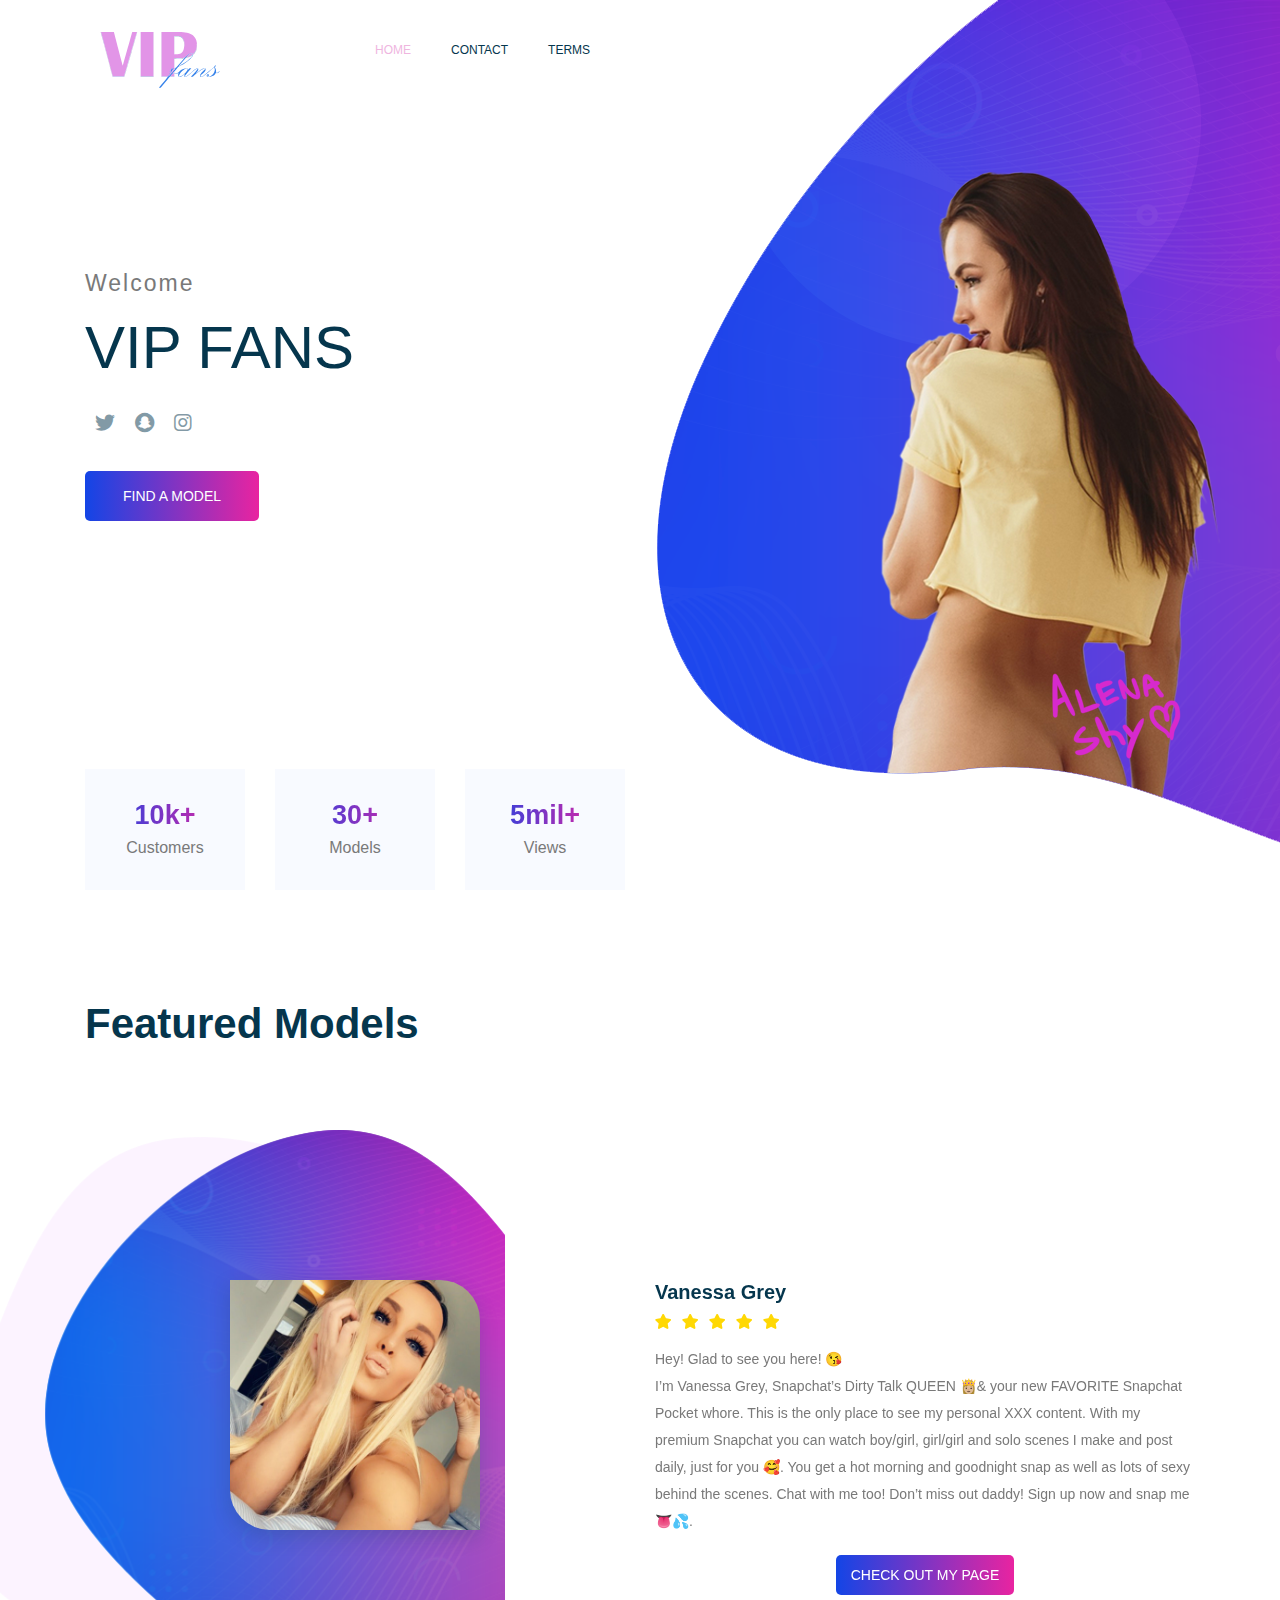
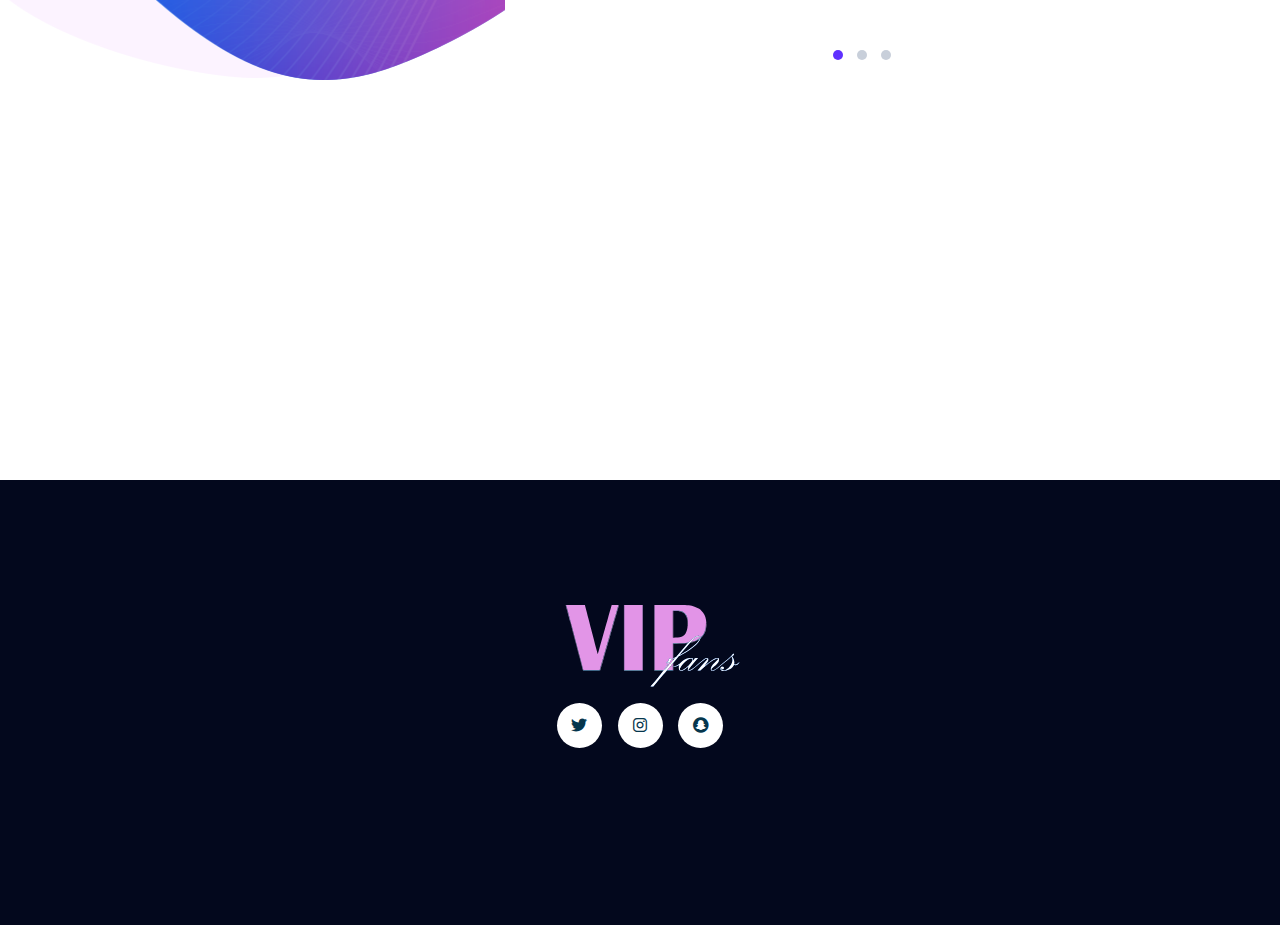
==== commit c4ea5c9a: "Major changes on website. Especially for mobile on the main page" ====
--- a/index.html
+++ b/index.html
@@ -40,7 +40,7 @@
 			<nav class="navbar navbar-expand-lg navbar-light">
 				<div class="container">
 					<!-- Brand and toggle get grouped for better mobile display -->
-					<a class="navbar-brand logo_h" href="index.html"><img src="img/logo.svg" alt=""  style="width:50%;height:50%;padding-top:15px;"></a>
+					<a class="navbar-brand logo_h" href="index.html"><img src="img/logo.svg" alt=""  style="width:150px;height:75px;padding-top:15px;"></a>
 					<a class="navbar-brand logo_inner_page" href="index.html" style="width:200px;"><img src="img/logo2.svg" alt="" style="width:60%;height:60%;padding-left:15px;padding-right:0px;"></a>      
 					<button class="navbar-toggler" type="button" data-toggle="collapse" data-target="#navbarSupportedContent"
 					 aria-controls="navbarSupportedContent" aria-expanded="false" aria-label="Toggle navigation">
@@ -79,7 +79,7 @@
         
                                 
 							</div>
-							<a class="primary_btn" href="amberly-east.html"><span>Find a model</span></a>
+							<a class="primary_btn" href="vanessa-grey.html"><span>Find a model</span></a>
 						</div>
 					</div>
 					<div class="col-lg-4">
@@ -138,80 +138,90 @@
       </div>
 
       <div class="owl-carousel owl-theme testimonial-slider ">
-        
 
         <div class="testimonial-item">
           <div class="row">
             <div class="col-lg-6">
               <div class="testi-img mb-4 mb-lg-0">
+                <img src="img/testimonials/vanessa-grey1.png" alt="">
+              </div>
+            </div>
+            <div class="col-lg-6">
+              <div class="testi-right">
+                <h4>Vanessa Grey</h4>
+                <ul class="star_rating" style="margin-bottom:10px;">
+                  <li><span><i class="fas fa-star"></i></span></li>
+                  <li><span><i class="fas fa-star"></i></span></li>
+                  <li><span><i class="fas fa-star"></i></span></li>
+                  <li><span><i class="fas fa-star"></i></span></li>
+                  <li><span><i class="fas fa-star"></i></span></li>
+                </ul>
+                <span>Hey! Glad to see you here! 😘<br>
+I’m Vanessa Grey, Snapchat’s Dirty Talk QUEEN 👸🏼& your new FAVORITE Snapchat Pocket whore. This is the only place to see my personal XXX content. With my premium Snapchat you can watch boy/girl, girl/girl and solo scenes I make and post daily, just for you 🥰. You get a hot morning and goodnight snap as well as lots of sexy behind the scenes. Chat with me too! Don’t miss out daddy! Sign up now and snap me 👅💦.</span>
+              </div>
+                <div  style="text-align:center;">
+                <a class="primary_btn" href="vanessa-grey.html" style="padding:10px 15px;margin:20px 0px;line-height:20px;text-transform: "><span>Check out my page</span></a>
+                </div>
+            </div>
+          </div>
+        </div>
+
+        <div class="testimonial-item">
+          <div class="row">
+            <div class="col-lg-6">
+              <div class="testi-img mb-4 mb-lg-0">
+                <img src="img/testimonials/victoria-love1.png" alt="">
+              </div>
+            </div>
+            <div class="col-lg-6">
+              <div class="testi-right">
+                <h4>Victoria Love</h4>
+                <ul class="star_rating" style="margin-bottom:10px;">
+                  <li><span><i class="fas fa-star"></i></span></li>
+                  <li><span><i class="fas fa-star"></i></span></li>
+                  <li><span><i class="fas fa-star"></i></span></li>
+                  <li><span><i class="fas fa-star"></i></span></li>
+                  <li><span><i class="fas fa-star"></i></span></li>
+                </ul>
+                <span>Hi there, it's me your favorite online SLUT!<br>
+I want to share with you my intimate moments 💜 If You don't know me yet this is the time to give me a chance to make you happy every day 🤭 makes me feel good when I put a smile on your face. I'm a sweet girl 😇 that just wants to please you. I'm here to service you. To get choked and spanked like an obedient slut 😳<br>
+On my premium snapchat, I post daily sexy videos and picture and I'll be as naughty as you want me to be 😈</span>
+              </div>
+                <div  style="text-align:center;">
+                <a class="primary_btn" href="victoria-love.html" style="padding:10px 15px;margin:20px 0px;line-height:20px;text-transform: "><span>Check out my page</span></a>
+                </div>
+            </div>
+          </div>
+        </div>
+                
+
+        <div class="testimonial-item">
+          <div class="row">
+            <div class="col-lg-6">
+              <div class="testi-img mb-4 mb-lg-0">
                 <img src="img/testimonials/emily1.png" alt="">
               </div>
             </div>
-            <div class="col-lg-6"  href="amberly-east.html">
+            <div class="col-lg-6">
               <div class="testi-right">
                 <h4>Amberly East</h4>
+                <ul class="star_rating" style="margin-bottom:10px;">
+                  <li><span><i class="fas fa-star"></i></span></li>
+                  <li><span><i class="fas fa-star"></i></span></li>
+                  <li><span><i class="fas fa-star"></i></span></li>
+                  <li><span><i class="fas fa-star"></i></span></li>
+                  <li class="disable"><span><i class="fas fa-star"></i></span></li>                  
+                </ul>
                 <span>Just a girl having a good time, who likes to be watched while doing it! I love being fucked, playing with myself, dancing around naked and making you happy 😘 If there is something you want me to do, I am always open to new things 😈 unlike other girls premiums, I upload vids and nudes daily, so there is always new content to watch! Mine is a one time payment for lifetime access for everything 😏 come over to the dark side and have some fun with me!</span>
-                <ul class="star_rating mt-3">
-                  <li><span><i class="fas fa-star"></i></span></li>
-                  <li><span><i class="fas fa-star"></i></span></li>
-                  <li><span><i class="fas fa-star"></i></span></li>
-                  <li><span><i class="fas fa-star"></i></span></li>
-                  <li><span><i class="fas fa-star"></i></span></li>
-                </ul>
-              </div>
+              </div>
+                <div  style="text-align:center;">
+                <a class="primary_btn" href="amberly-east.html" style="padding:10px 15px;margin:20px 0px;line-height:20px;text-transform: "><span>Check out my page</span></a>
+                </div>
             </div>
           </div>
         </div>
+            
           
-        <div class="testimonial-item">
-          <div class="row">
-            <div class="col-lg-6">
-              <div class="testi-img mb-4 mb-lg-0">
-                <img src="img/testimonials/rubiasole628.png" alt="">
-              </div>
-            </div>
-            <div class="col-lg-6">
-              <div class="testi-right">
-                <h4>LoveLena</h4>
-                <span>What's up darlings! You've kept up on my public social media accounts, but I want to show you my private, day to day life. My private snapchat is where I post raw, fun, sexy snaps all the time. If you're not added to it - you've been missing out! Go subscribe and I'll add you, so you can get the exclusive, one-of-a-kind Lena experience. Wanna get to know the real me? Subscribe to my private snapchat and let's play!</span>
-                <ul class="star_rating mt-4">
-                  <li><span><i class="fas fa-star"></i></span></li>
-                  <li><span><i class="fas fa-star"></i></span></li>
-                  <li><span><i class="fas fa-star"></i></span></li>
-                  <li><span><i class="fas fa-star"></i></span></li>
-                  <li class="disable"><span><i class="fas fa-star"></i></span></li>                  
-                </ul>
-              </div>
-            </div>
-          </div>
-        </div>
-
-        <div class="testimonial-item">
-          <div class="row">
-            <div class="col-lg-6">
-              <div class="testi-img mb-4 mb-lg-0">
-                <img src="img/testimonials/alena-shy1.png" alt="">
-              </div>
-            </div>
-            <div class="col-lg-6">
-              <div class="testi-right">
-                <h4>Alena Shy</h4>
-                <p>Hey everyone! Glad that you came here! It's my first time to publish here and I hope for your support. <br>
-I'm a little model, like to be naked in front of the camera, but I'm very shy in real live, I hope this experience will help me become more relaxed :)<br>
-Welcome to my private snapchat account I want to share part of my secret life with you 😊</p>
-                <ul class="star_rating mt-3">
-                  <li><span><i class="fas fa-star"></i></span></li>
-                  <li><span><i class="fas fa-star"></i></span></li>
-                  <li><span><i class="fas fa-star"></i></span></li>
-                  <li><span><i class="fas fa-star"></i></span></li>
-                  <li><span><i class="fas fa-star"></i></span></li>
-
-                  <!--<li class="disable"><span><i class="fas fa-star"></i></span></li>  -->                
-                </ul>
-              </div>
-            </div>
-          </div>
-        </div>
       </div>
     </div>
   </section>
@@ -225,7 +235,7 @@
 					<div class="footer_top flex-column">
 						<div class="footer_logo">
 							<a href="index.html">
-								<img src="img/logo2.svg" alt="" style="width:50%;height:50%;padding-left:25px;padding-right:0px; max-width: 200px;">
+								<img src="img/logo2.svg" alt="" style="height:50%;padding-left:25px;padding-right:0px; max-width: 200px;">
 							</a>
 							<div class="d-lg-block d-none">
 								<nav class="navbar navbar-expand-lg navbar-light justify-content-center">
--- a/css/style.css
+++ b/css/style.css
@@ -1,5 +1,5 @@
 @font-face {font-family: Kozelf; src: url('../fonts/kozELvf.otf');}
-@import url("https://fonts.googleapis.com/css?family=Roboto:300,400,500,700");body{font-size:14px;line-height:27px;font-weight:300;font-family:"Roboto",sans-serif;color:#797979}h1,h2,h3,h4,h5,h6{font-family:"Roboto",sans-serif;font-weight:700;color:#05364d}.section-margin{margin:50px 0}@media (min-width: 600px){.section-margin{margin:80px 0}}@media (min-width: 1200px){.section-margin{margin:120px 0}}@media (min-width: 1200px){.pb-xl-300px{padding-bottom:300px !important}}ul{list-style-type:none;margin:0;padding:0}.list{list-style:none;margin:0px;padding:0px}a{text-decoration:none;transition:all 0.3s ease-in-out}a:hover,a:focus{text-decoration:none;outline:none}button:focus{outline:none;box-shadow:none}button.primary_btn{border:0}.mt-25{margin-top:25px}.p0{padding-left:0px;padding-right:0px}.white_bg{background:#fff !important}.mb-50{margin-bottom:50px}.ml-15{margin-left:15px}.ml-20{margin-left:20px}.mt-35{margin-top:35px}.mt-40{margin-top:40px}.mt-50{margin-top:50px}.section_gap{padding:140px 0}@media (max-width: 1199px){.section_gap{padding:80px 0}}.section_gap_top{padding-top:140px}@media (max-width: 1199px){.section_gap_top{padding-top:80px}}.section_gap_bottom{padding-bottom:140px}@media (max-width: 1199px){.section_gap_bottom{padding-bottom:80px}}.main_title{margin-bottom:80px}@media (max-width: 1199px){.main_title{margin-bottom:40px}}.main_title p.top_text{text-transform:uppercase;letter-spacing:2px;font-weight:500;position:relative;margin-bottom:10px}.main_title p.top_text span{position:relative;top:-2px;display:inline-block;margin-left:5px;width:80px;height:4px;background:rgba(237,35,159,0.6);filter:blur(4px);-o-filter:blur(4px);-ms-filter:blur(4px);-moz-filter:blur(4px);-webkit-filter:blur(4px);border-radius:5px}.main_title h2{font-size:42px;font-weight:700;margin-bottom:0px;line-height:52px;text-transform:capitalize}@media (max-width: 767px){.main_title h2{font-size:50px;line-height:34px}}@media (max-width: 991px){.main_title h2 br{display:none}}.gradient-bg,.primary_btn2:before,.navbar .nav .nav-item.submenu ul .nav-item:hover .nav-link,.footer_area .footer_social a:hover{background:-webkit-linear-gradient(90deg, #1345e6 0%, #ed239f 100%);background:-moz-linear-gradient(90deg, #1345e6 0%, #ed239f 100%);background:-o-linear-gradient(90deg, #1345e6 0%, #ed239f 100%);background:linear-gradient(90deg, #1345e6 0%, #ed239f 100%)}.border-gradient{border-image:-webkit-linear-gradient(90deg, #1345e6 0%, #ed239f 100%);border-image:-moz-linear-gradient(90deg, #1345e6 0%, #ed239f 100%);border-image:-o-linear-gradient(90deg, #1345e6 0%, #ed239f 100%);border-image:linear-gradient(90deg, #1345e6 0%, #ed239f 100%)}.gradient-bg2{background:-webkit-linear-gradient(90deg, #1345e6 0%, #ed239f 100%);background:-moz-linear-gradient(90deg, #1345e6 0%, #ed239f 100%);background:-o-linear-gradient(90deg, #1345e6 0%, #ed239f 100%);background:linear-gradient(90deg, #1345e6 0%, #ed239f 100%)}.gradient-color,.home_banner_area .banner_content .social_icons a:hover,.statistics_item h3{background:-webkit-linear-gradient(90deg, #1345e6 0%, #ed239f 100%);background:-moz-linear-gradient(90deg, #1345e6 0%, #ed239f 100%);background:-o-linear-gradient(90deg, #1345e6 0%, #ed239f 100%);background:linear-gradient(90deg, #1345e6 0%, #ed239f 100%);-webkit-background-clip:text;-webkit-text-fill-color:transparent}.primary_btn{display:inline-block;background:linear-gradient(to right, #1345e6 0%, #ed239f 51%, #1345e6 100%);color:#fff;letter-spacing:0px;font-family:"Roboto",sans-serif;font-weight:500;font-size:14px;line-height:50px;padding:0 38px;outline:none !important;text-align:center;cursor:pointer;text-transform:uppercase;border-radius:5px;background-size:200% auto}.primary_btn:hover{background-position:right center;color:#fff}.primary_btn2{font-size:13px;font-weight:500;text-transform:uppercase;color:#05364d;display:inline-block;position:relative;-webkit-transition:all 0.4s ease 0s;-moz-transition:all 0.4s ease 0s;-o-transition:all 0.4s ease 0s;transition:all 0.4s ease 0s}.primary_btn2:before{content:'';position:absolute;left:0px;bottom:-2px;width:50px;height:2px;-webkit-transition:all 0.4s ease 0s;-moz-transition:all 0.4s ease 0s;-o-transition:all 0.4s ease 0s;transition:all 0.4s ease 0s}.overlay{position:absolute;left:0;top:0;height:100%;width:100%}.header_area{position:absolute;width:100%;z-index:9999;background:transparent}.header_area .logo_inner_page{display:none}.header_area.header_inner_page .navbar-brand{display:none}.header_area.header_inner_page .logo_inner_page{display:block}.header_area .menu_nav{width:100%;margin-left:140px}@media (max-width: 991px){.header_area .menu_nav{margin-left:0px}}.header_area .navbar-brand{margin-right:0px}.header_area.navbar_fixed .main_menu{position:fixed;width:100%;top:-70px;left:0;right:0;background:#ffffff;transform:translateY(70px);transition:transform 500ms ease, background 500ms ease;-webkit-transition:transform 500ms ease, background 500ms ease;box-shadow:0px 3px 16px 0px rgba(0,0,0,0.1)}.header_area.navbar_fixed .main_menu .navbar .nav .nav-item .nav-link{line-height:70px}.navbar{background:transparent;padding:0px;border:0px;border-radius:0px;width:100%}.navbar .nav .nav-item{margin-right:40px}.navbar .nav .nav-item .nav-link{font:500 14px/100px "Roboto",sans-serif;text-transform:uppercase;color:#05364d;padding:0px;font-size:12px;display:inline-block}.navbar .nav .nav-item .nav-link:after{display:none}.navbar .nav .nav-item:hover .nav-link,.navbar .nav .nav-item.active .nav-link{color:#efb6df}.navbar .nav .nav-item.submenu{position:relative}.navbar .nav .nav-item.submenu ul{border:none;padding:0px;border-radius:0px;box-shadow:none;margin:0px;background:#fff}@media (min-width: 992px){.navbar .nav .nav-item.submenu ul{position:absolute;top:120%;left:0px;min-width:200px;text-align:left;opacity:0;transition:all 300ms ease-in;visibility:hidden;display:block;border:none;padding:0px;border-radius:0px;box-shadow:0px 10px 30px 0px rgba(0,0,0,0.1)}}.navbar .nav .nav-item.submenu ul:before{content:"";width:0;height:0;border-style:solid;border-width:10px 10px 0 10px;border-color:#eeeeee transparent transparent transparent;position:absolute;right:24px;top:45px;z-index:3;opacity:0;transition:all 400ms linear}.navbar .nav .nav-item.submenu ul .nav-item{display:block;float:none;margin-right:0px;border-bottom:1px solid #ededed;margin-left:0px;transition:all 0.4s linear}.navbar .nav .nav-item.submenu ul .nav-item .nav-link{line-height:45px;color:#05364d;padding:0px 30px;transition:all 150ms linear;display:block;text-transform:capitalize;margin-right:0px}.navbar .nav .nav-item.submenu ul .nav-item:last-child{border-bottom:none}.navbar .nav .nav-item.submenu ul .nav-item:hover .nav-link{color:#fff}@media (min-width: 992px){.navbar .nav .nav-item.submenu:hover ul{visibility:visible;opacity:1;top:100%}}.navbar .nav .nav-item.submenu:hover ul .nav-item{margin-top:0px}.navbar .nav .nav-item:last-child{margin-right:0px}.header_area.header_inner_page .nav-item .nav-link{color:#fff}.header_area.header_inner_page.navbar_fixed .main_menu{background:#8034c3}@media (max-width: 991px){.header_area.header_inner_page .navbar{background:#8034c3}}.home_banner_area{background:url(../img/banner/home-banner.png) no-repeat top center;background-position:center;background-size:cover;min-height:890px}@media (max-width: 991px){.home_banner_area{min-height:750px}}@media (max-width: 767px){.home_banner_area{background:#ffffff}}.home_banner_area .banner_inner{width:100%;min-height:890px}@media (max-width: 991px){.home_banner_area .banner_inner{min-height:750px}}.home_banner_area .banner_inner .home_right_img{padding-top:197px}@media (max-width: 991px){.home_banner_area .banner_inner .home_right_img{display:none}}.home_banner_area .banner_content{text-align:left}@media (max-width: 991px){.home_banner_area .banner_content{margin-top:150px}}.home_banner_area .banner_content h3{font-size:16px;font-weight:400;text-transform:uppercase;margin-bottom:20px;letter-spacing:2px;color:#797979}.home_banner_area .banner_content h1{margin-top:20px;font-size:60px;font-weight:500;line-height:60px;margin-bottom:20px}@media (max-width: 767px){.home_banner_area .banner_content h1{font-size:35px;line-height:42px}}.home_banner_area .banner_content h5{font-size:24px;font-weight:300;margin-bottom:0px}@media (max-width: 767px){.home_banner_area .banner_content h5{line-height:36px}}.home_banner_area .banner_content .social_icons a{color:rgba(5,54,77,0.5);font-size:20px;display:inline-block;margin-right:16px;cursor:pointer;-webkit-transition:all 0.4s ease 0s;-moz-transition:all 0.4s ease 0s;-o-transition:all 0.4s ease 0s;transition:all 0.4s ease 0s}.home_banner_area .banner_content .primary_btn{margin-right:20px}.banner_area{position:relative;z-index:1}@media (max-width: 1199px){.banner_area{min-height:200px}}.banner_area .banner_inner{position:relative;overflow:hidden;width:100%;min-height:300px;background:url(../img/banner/common-banner.png) no-repeat right bottom;background-size:cover;z-index:1}@media (max-width: 1199px){.banner_area .banner_inner{min-height:300px}}.banner_area .banner_inner .banner_content{margin-left:50px;margin-top:40px}@media (max-width: 991px){.banner_area .banner_inner .banner_content{margin-left:0px}}.banner_area .banner_inner .banner_content h2{color:#fff;font-size:100px;font-family:"Roboto",sans-serif;margin-bottom:10px;text-transform:uppercase;font-weight:700}@media (max-width: 991px){.banner_area .banner_inner .banner_content h2{font-size:50px}}.banner_area .banner_inner .banner_content .page_link a{font-size:12px;text-transform:uppercase;color:#fff;font-family:"Roboto",sans-serif;padding-left:20px;padding-right:8px;position:relative}.banner_area .banner_inner .banner_content .page_link a:before{font-family:'themify';speak:none;font-style:normal;font-weight:normal;font-variant:normal;text-transform:none;line-height:1;-webkit-font-smoothing:antialiased;content:"\e649";position:absolute;right:-14px;top:50%;-webkit-transform:translateY(-50%);-moz-transform:translateY(-50%);-ms-transform:translateY(-50%);-o-transform:translateY(-50%);transform:translateY(-50%)}.banner_area .banner_inner .banner_content .page_link a:last-child{margin-right:0px}.banner_area .banner_inner .banner_content .page_link a:last-child:before{display:none}.l_blog_item .l_blog_text .date{margin-top:24px;margin-bottom:15px}.l_blog_item .l_blog_text .date a{font-size:12px}.l_blog_item .l_blog_text h4{font-size:18px;color:#05364d;border-bottom:1px solid #eeeeee;margin-bottom:0px;padding-bottom:20px;-webkit-transition:all 0.4s ease 0s;-moz-transition:all 0.4s ease 0s;-o-transition:all 0.4s ease 0s;transition:all 0.4s ease 0s}.l_blog_item .l_blog_text h4:hover{color:#1345e6}.l_blog_item .l_blog_text p{margin-bottom:0px;padding-top:20px}.causes_slider .owl-dots{text-align:center;margin-top:80px}.causes_slider .owl-dots .owl-dot{height:14px;width:14px;background:#eeeeee;display:inline-block;margin-right:7px}.causes_slider .owl-dots .owl-dot:last-child{margin-right:0px}.causes_slider .owl-dots .owl-dot.active{background:#1345e6}.causes_item{background:#fff}.causes_item .causes_img{position:relative}.causes_item .causes_img .c_parcent{position:absolute;bottom:0px;width:100%;left:0px;height:3px;background:rgba(255,255,255,0.5)}.causes_item .causes_img .c_parcent span{width:70%;height:3px;background:#1345e6;position:absolute;left:0px;bottom:0px}.causes_item .causes_img .c_parcent span:before{content:"75%";position:absolute;right:-10px;bottom:0px;background:#1345e6;color:#fff;padding:0px 5px}.causes_item .causes_text{padding:30px 35px 40px 30px}.causes_item .causes_text h4{color:#05364d;font-size:18px;font-weight:600;margin-bottom:15px;cursor:pointer}.causes_item .causes_text h4:hover{color:#1345e6}.causes_item .causes_text p{font-size:14px;line-height:24px;font-weight:300;margin-bottom:0px}.causes_item .causes_bottom a{width:50%;border:1px solid #1345e6;text-align:center;float:left;line-height:50px;background:#1345e6;color:#fff;font-size:14px;font-weight:500}.causes_item .causes_bottom a+a{border-color:#eeeeee;background:#fff;font-size:14px;color:#05364d}.latest_blog_area{background:#f9f9ff}.single-recent-blog-post{margin-bottom:30px}.single-recent-blog-post .thumb{overflow:hidden}.single-recent-blog-post .thumb img{transition:all 0.7s linear}.single-recent-blog-post .details{padding-top:30px}.single-recent-blog-post .details .sec_h4{line-height:24px;padding:10px 0px 13px;transition:all 0.3s linear}.single-recent-blog-post .date{font-size:14px;line-height:24px;font-weight:400}.single-recent-blog-post:hover img{transform:scale(1.23) rotate(10deg)}.tags .tag_btn{font-size:12px;font-weight:500;line-height:20px;border:1px solid #eeeeee;display:inline-block;padding:1px 18px;text-align:center;color:#05364d}.tags .tag_btn:before{background:#1345e6}.tags .tag_btn+.tag_btn{margin-left:2px}.blog_categorie_area{padding-top:30px;padding-bottom:30px}@media (min-width: 900px){.blog_categorie_area{padding-top:80px;padding-bottom:80px}}@media (min-width: 1100px){.blog_categorie_area{padding-top:120px;padding-bottom:120px}}.categories_post{position:relative;text-align:center;cursor:pointer}.categories_post img{max-width:100%}.categories_post .categories_details{position:absolute;top:20px;left:20px;right:20px;bottom:20px;background:rgba(34,34,34,0.75);color:#fff;transition:all 0.3s linear;display:flex;align-items:center;justify-content:center}.categories_post .categories_details h5{margin-bottom:0px;font-size:18px;line-height:26px;text-transform:uppercase;color:#fff;position:relative}.categories_post .categories_details p{font-weight:300;font-size:14px;line-height:26px;margin-bottom:0px}.categories_post .categories_details .border_line{margin:10px 0px;background:#fff;width:100%;height:1px}.categories_post:hover .categories_details{background:rgba(222,99,32,0.85)}.blog_item{margin-bottom:50px}.blog_details{padding:30px 0 20px 10px;box-shadow:0px 10px 20px 0px rgba(221,221,221,0.3)}@media (min-width: 768px){.blog_details{padding:60px 30px 35px 35px}}.blog_details p{margin-bottom:30px}.blog_details h2{font-size:18px;font-weight:600;margin-bottom:8px}@media (min-width: 768px){.blog_details h2{font-size:24px;margin-bottom:15px}}.blog-info-link li{float:left;font-size:14px}.blog-info-link li a{color:#999999}.blog-info-link li i,.blog-info-link li span{font-size:13px;margin-right:5px}.blog-info-link li::after{content:"|";padding-left:10px;padding-right:10px}.blog-info-link li:last-child::after{display:none}.blog-info-link::after{content:"";display:block;clear:both;display:table}.blog_item_img{position:relative}.blog_item_img .blog_item_date{position:absolute;bottom:-10px;left:10px;display:block;color:#fff;background:#1345e6;padding:8px 15px;border-radius:5px}@media (min-width: 768px){.blog_item_img .blog_item_date{bottom:-20px;left:40px;padding:13px 30px}}.blog_item_img .blog_item_date h3{font-size:22px;font-weight:600;color:#fff;margin-bottom:0;line-height:1.2}@media (min-width: 768px){.blog_item_img .blog_item_date h3{font-size:30px}}.blog_item_img .blog_item_date p{margin-bottom:0}@media (min-width: 768px){.blog_item_img .blog_item_date p{font-size:18px}}.blog_right_sidebar .widget_title{font-size:20px;margin-bottom:40px}.blog_right_sidebar .widget_title::after{content:"";display:block;padding-top:15px;border-bottom:1px solid #f0e9ff}.blog_right_sidebar .single_sidebar_widget{background:#fbf9ff;padding:30px;margin-bottom:30px}.blog_right_sidebar .search_widget .form-control{height:50px;border-color:#f0e9ff;font-size:13px;color:#999999;padding-left:20px;border-radius:0;border-right:0}.blog_right_sidebar .search_widget .form-control::placeholder{color:#999999}.blog_right_sidebar .search_widget .form-control:focus{border-color:#f0e9ff;outline:0;box-shadow:none}.blog_right_sidebar .search_widget .input-group button{background:#fff;border-left:0;border:1px solid #f0e9ff;padding:4px 15px;border-left:0}.blog_right_sidebar .search_widget .input-group button i,.blog_right_sidebar .search_widget .input-group button span{font-size:14px;color:#999999}.blog_right_sidebar .newsletter_widget .form-control{height:50px;border-color:#f0e9ff;font-size:13px;color:#999999;padding-left:20px;border-radius:0}.blog_right_sidebar .newsletter_widget .form-control::placeholder{color:#999999}.blog_right_sidebar .newsletter_widget .form-control:focus{border-color:#f0e9ff;outline:0;box-shadow:none}.blog_right_sidebar .newsletter_widget .input-group button{background:#fff;border-left:0;border:1px solid #f0e9ff;padding:4px 15px;border-left:0}.blog_right_sidebar .newsletter_widget .input-group button i,.blog_right_sidebar .newsletter_widget .input-group button span{font-size:14px;color:#999999}.blog_right_sidebar .post_category_widget .cat-list li{border-bottom:1px solid #f0e9ff;transition:all 0.3s ease 0s;padding-bottom:12px}.blog_right_sidebar .post_category_widget .cat-list li:last-child{border-bottom:0}.blog_right_sidebar .post_category_widget .cat-list li a{font-size:14px;line-height:20px;color:#888888}.blog_right_sidebar .post_category_widget .cat-list li a p{margin-bottom:0px}.blog_right_sidebar .post_category_widget .cat-list li+li{padding-top:15px}.blog_right_sidebar .post_category_widget .cat-list li:hover a{color:#1345e6}.blog_right_sidebar .popular_post_widget .post_item .media-body{justify-content:center;align-self:center;padding-left:20px}.blog_right_sidebar .popular_post_widget .post_item .media-body h3{font-size:16px;line-height:20px;margin-bottom:6px;transition:all 0.3s linear}.blog_right_sidebar .popular_post_widget .post_item .media-body h3:hover{color:#1345e6}.blog_right_sidebar .popular_post_widget .post_item .media-body p{font-size:14px;line-height:21px;margin-bottom:0px}.blog_right_sidebar .popular_post_widget .post_item+.post_item{margin-top:20px}.blog_right_sidebar .tag_cloud_widget ul li{display:inline-block}.blog_right_sidebar .tag_cloud_widget ul li a{display:inline-block;border:1px solid #eeeeee;background:#fff;padding:4px 20px;margin-bottom:8px;margin-right:5px;transition:all 0.3s ease 0s;color:#888888;font-size:13px}.blog_right_sidebar .tag_cloud_widget ul li a:hover{background:#1345e6;color:#fff}.blog_right_sidebar .instagram_feeds .instagram_row{display:flex;margin-right:-6px;margin-left:-6px}.blog_right_sidebar .instagram_feeds .instagram_row li{width:33.33%;float:left;padding-right:6px;padding-left:6px;margin-bottom:15px}.blog_right_sidebar .br{width:100%;height:1px;background:#eee;margin:30px 0px}.blog-pagination{margin-top:80px}.blog-pagination .page-link{font-size:14px;position:relative;display:block;padding:0;text-align:center;margin-left:-1px;line-height:45px;width:45px;height:45px;border-radius:0 !important;color:#8a8a8a;border:1px solid #f0e9ff;margin-right:10px}.blog-pagination .page-link i,.blog-pagination .page-link span{font-size:13px}.blog-pagination .page-link:hover{background-color:#fbf9ff}.blog-pagination .page-item.active .page-link{background-color:#fbf9ff;border-color:#f0e9ff;color:#888888}.blog-pagination .page-item:last-child .page-link{margin-right:0}.single-post-area .blog_details{box-shadow:none;padding:0}.single-post-area .social-links{padding-top:10px}.single-post-area .social-links li{display:inline-block;margin-bottom:10px}.single-post-area .social-links li a{color:#cccccc;padding:7px;font-size:14px;transition:all 0.2s linear}.single-post-area .social-links li a:hover{color:#05364d}.single-post-area .blog_details{padding-top:26px}.single-post-area .blog_details p{margin-bottom:20px}.single-post-area .quote-wrapper{background:rgba(130,139,178,0.1);padding:15px;line-height:1.733;color:#888888;font-style:italic;margin-top:25px;margin-bottom:25px}@media (min-width: 768px){.single-post-area .quote-wrapper{padding:30px}}.single-post-area .quotes{background:#fff;padding:15px 15px 15px 20px;border-left:2px solid #1345e6}@media (min-width: 768px){.single-post-area .quotes{padding:25px 25px 25px 30px}}.single-post-area .arrow{position:absolute}.single-post-area .arrow i,.single-post-area .arrow span{font-size:20px;font-weight:600}.single-post-area .thumb .overlay-bg{background:rgba(0,0,0,0.8)}.single-post-area .navigation-top{padding-top:15px;border-top:1px solid #f0e9ff}.single-post-area .navigation-top p{margin-bottom:0}.single-post-area .navigation-top .like-info{font-size:14px}.single-post-area .navigation-top .like-info i,.single-post-area .navigation-top .like-info span{font-size:16px;margin-right:5px}.single-post-area .navigation-top .comment-count{font-size:14px}.single-post-area .navigation-top .comment-count i,.single-post-area .navigation-top .comment-count span{font-size:16px;margin-right:5px}.single-post-area .navigation-top .social-icons li{display:inline-block;margin-right:15px}.single-post-area .navigation-top .social-icons li:last-child{margin:0}.single-post-area .navigation-top .social-icons li i,.single-post-area .navigation-top .social-icons li span{font-size:14px;color:#999999}.single-post-area .navigation-top .social-icons li:hover i,.single-post-area .navigation-top .social-icons li:hover span{color:#1345e6}.single-post-area .blog-author{padding:40px 30px;background:#fbf9ff;margin-top:50px}@media (max-width: 600px){.single-post-area .blog-author{padding:20px 8px}}.single-post-area .blog-author img{width:90px;height:90px;border-radius:50%;margin-right:30px}@media (max-width: 600px){.single-post-area .blog-author img{margin-right:15px;width:45px;height:45px}}.single-post-area .blog-author a{display:inline-block}.single-post-area .blog-author p{margin-bottom:0}.single-post-area .blog-author h4{font-size:16px}.single-post-area .navigation-area{border-bottom:1px solid #eee;padding-bottom:30px;margin-top:55px}.single-post-area .navigation-area p{margin-bottom:0px}.single-post-area .navigation-area h4{font-size:18px;line-height:25px;color:#05364d}.single-post-area .navigation-area .nav-left{text-align:left}.single-post-area .navigation-area .nav-left .thumb{margin-right:20px;background:#000}.single-post-area .navigation-area .nav-left .thumb img{-webkit-transition:all 0.4s ease 0s;-moz-transition:all 0.4s ease 0s;-o-transition:all 0.4s ease 0s;transition:all 0.4s ease 0s}.single-post-area .navigation-area .nav-left i,.single-post-area .navigation-area .nav-left span{margin-left:20px;opacity:0;-webkit-transition:all 0.4s ease 0s;-moz-transition:all 0.4s ease 0s;-o-transition:all 0.4s ease 0s;transition:all 0.4s ease 0s}.single-post-area .navigation-area .nav-left:hover i,.single-post-area .navigation-area .nav-left:hover span{opacity:1}.single-post-area .navigation-area .nav-left:hover .thumb img{opacity:.5}@media (max-width: 767px){.single-post-area .navigation-area .nav-left{margin-bottom:30px}}.single-post-area .navigation-area .nav-right{text-align:right}.single-post-area .navigation-area .nav-right .thumb{margin-left:20px;background:#000}.single-post-area .navigation-area .nav-right .thumb img{-webkit-transition:all 0.4s ease 0s;-moz-transition:all 0.4s ease 0s;-o-transition:all 0.4s ease 0s;transition:all 0.4s ease 0s}.single-post-area .navigation-area .nav-right i,.single-post-area .navigation-area .nav-right span{margin-right:20px;opacity:0;-webkit-transition:all 0.4s ease 0s;-moz-transition:all 0.4s ease 0s;-o-transition:all 0.4s ease 0s;transition:all 0.4s ease 0s}.single-post-area .navigation-area .nav-right:hover i,.single-post-area .navigation-area .nav-right:hover span{opacity:1}.single-post-area .navigation-area .nav-right:hover .thumb img{opacity:.5}@media (max-width: 991px){.single-post-area .sidebar-widgets{padding-bottom:0px}}.comments-area{background:transparent;border-top:1px solid #eee;padding:45px 0;margin-top:50px}@media (max-width: 414px){.comments-area{padding:50px 8px}}.comments-area h4{margin-bottom:35px;color:#05364d;font-size:18px}.comments-area h5{font-size:16px;margin-bottom:0px}.comments-area a{color:#05364d}.comments-area .comment-list{padding-bottom:48px}.comments-area .comment-list:last-child{padding-bottom:0px}.comments-area .comment-list.left-padding{padding-left:25px}@media (max-width: 413px){.comments-area .comment-list .single-comment h5{font-size:12px}.comments-area .comment-list .single-comment .date{font-size:11px}.comments-area .comment-list .single-comment .comment{font-size:10px}}.comments-area .thumb{margin-right:20px}.comments-area .thumb img{width:70px;height:70px;border-radius:50%}.comments-area .date{font-size:14px;color:#cccccc;margin-bottom:0;margin-left:20px}.comments-area .comment{margin-bottom:10px;color:#777777}.comments-area .btn-reply{background-color:transparent;color:#888888;padding:5px 18px;font-size:14px;display:block;font-weight:400;-webkit-transition:all 0.4s ease 0s;-moz-transition:all 0.4s ease 0s;-o-transition:all 0.4s ease 0s;transition:all 0.4s ease 0s}.comments-area .btn-reply:hover{color:#1345e6}.comment-form{border-top:1px solid #eee;padding-top:45px;margin-top:50px;margin-bottom:20px}.comment-form .form-group{margin-bottom:30px}.comment-form h4{margin-bottom:40px;font-size:18px;line-height:22px;color:#05364d}.comment-form .name{padding-left:0px}@media (max-width: 767px){.comment-form .name{padding-right:0px;margin-bottom:1rem}}.comment-form .email{padding-right:0px}@media (max-width: 991px){.comment-form .email{padding-left:0px}}.comment-form .form-control{border:1px solid #f0e9ff;border-radius:5px;height:48px;padding-left:18px;font-size:13px;background:transparent}.comment-form .form-control:focus{outline:0;box-shadow:none}.comment-form .form-control::placeholder{font-weight:300;color:#999999}.comment-form .form-control::placeholder{color:#777777}.comment-form textarea{padding-top:18px;border-radius:12px;height:100% !important}.comment-form ::-webkit-input-placeholder{font-size:13px;color:#777}.comment-form ::-moz-placeholder{font-size:13px;color:#777}.comment-form :-ms-input-placeholder{font-size:13px;color:#777}.comment-form :-moz-placeholder{font-size:13px;color:#777}.contact-info{margin-bottom:12px}.contact-info__icon{margin-right:20px}.contact-info__icon i,.contact-info__icon span{color:#8f9195;font-size:27px}.contact-info .media-body h3{font-size:16px;margin-bottom:0}.contact-info .media-body h3 a{color:#05364d}.contact-info .media-body p{color:#999999}.contact-title{font-size:27px;font-weight:600;margin-bottom:20px}.form-contact label{color:#1345e6;font-size:14px}.form-contact .form-group{margin-bottom:15px}@media (min-width: 1000px){.form-contact .form-group{margin-bottom:30px}}.form-contact .form-control{border:1px solid #f0e9ff;border-radius:5px;height:48px;padding-left:18px;font-size:13px;background:transparent}.form-contact .form-control:focus{outline:0;box-shadow:none}.form-contact .form-control::placeholder{font-weight:300;color:#999999}.form-contact textarea{border-radius:12px;height:100% !important}.mb-20{margin-bottom:20px}.mb-30{margin-bottom:30px}.sample-text-area{padding:100px 0px}.sample-text-area .title_color{margin-bottom:30px}.sample-text-area p{line-height:26px}.sample-text-area p b{font-weight:bold;color:#1345e6}.sample-text-area p i{color:#1345e6;font-style:italic}.sample-text-area p sup{color:#1345e6;font-style:italic}.sample-text-area p sub{color:#1345e6;font-style:italic}.sample-text-area p del{color:#1345e6}.sample-text-area p u{color:#1345e6}.elements_button .title_color{margin-bottom:30px;color:#05364d}.title_color{color:#05364d}.button-group-area{margin-top:15px}.button-group-area:nth-child(odd){margin-top:40px}.button-group-area:first-child{margin-top:0px}.button-group-area .theme_btn{margin-right:10px}.button-group-area .link{text-decoration:underline;color:#05364d;background:transparent}.button-group-area .link:hover{color:#fff}.button-group-area .disable{background:transparent;color:#007bff;cursor:not-allowed}.button-group-area .disable:before{display:none}.primary{background:#52c5fd}.primary:before{background:#2faae6}.success{background:#4cd3e3}.success:before{background:#2ebccd}.info{background:#38a4ff}.info:before{background:#298cdf}.warning{background:#f4e700}.warning:before{background:#e1d608}.danger{background:#f54940}.danger:before{background:#e13b33}.primary-border{background:transparent;border:1px solid #52c5fd;color:#52c5fd}.primary-border:before{background:#52c5fd}.success-border{background:transparent;border:1px solid #4cd3e3;color:#4cd3e3}.success-border:before{background:#4cd3e3}.info-border{background:transparent;border:1px solid #38a4ff;color:#38a4ff}.info-border:before{background:#38a4ff}.warning-border{background:#fff;border:1px solid #f4e700;color:#f4e700}.warning-border:before{background:#f4e700}.danger-border{background:transparent;border:1px solid #f54940;color:#f54940}.danger-border:before{background:#f54940}.link-border{background:transparent;border:1px solid #1345e6;color:#1345e6}.link-border:before{background:#1345e6}.radius{border-radius:3px}.circle{border-radius:20px}.arrow span{padding-left:5px}.e-large{line-height:50px;padding-top:0px;padding-bottom:0px}.large{line-height:45px;padding-top:0px;padding-bottom:0px}.medium{line-height:30px;padding-top:0px;padding-bottom:0px}.small{line-height:25px;padding-top:0px;padding-bottom:0px}.general{line-height:38px;padding-top:0px;padding-bottom:0px}.generic-banner{margin-top:60px;text-align:center}.generic-banner .height{height:600px}@media (max-width: 767.98px){.generic-banner .height{height:400px}}.generic-banner .generic-banner-content h2{line-height:1.2em;margin-bottom:20px}@media (max-width: 991.98px){.generic-banner .generic-banner-content h2 br{display:none}}.generic-banner .generic-banner-content p{text-align:center;font-size:16px}@media (max-width: 991.98px){.generic-banner .generic-banner-content p br{display:none}}.generic-content h1{font-weight:600}.about-generic-area{background:#fff}.about-generic-area p{margin-bottom:20px}.white-bg{background:#fff}.section-top-border{padding:50px 0;border-top:1px dotted #eee}.switch-wrap{margin-bottom:10px}.switch-wrap p{margin:0}.sample-text-area{padding:100px 0 70px 0}.sample-text{margin-bottom:0}.text-heading{margin-bottom:30px;font-size:24px}.typo-list{margin-bottom:10px}@media (max-width: 767px){.typo-sec{margin-bottom:30px}}@media (max-width: 767px){.element-wrap{margin-top:30px}}b,sup,sub,u,del{color:#f8b600}h1{font-size:36px}h2{font-size:30px}h3{font-size:24px}h4{font-size:18px}h5{font-size:16px}h6{font-size:14px}.typography h1,.typography h2,.typography h3,.typography h4,.typography h5,.typography h6{color:#777777}.button-area .border-top-generic{padding:70px 15px;border-top:1px dotted #eee}.button-group-area .genric-btn{margin-right:10px;margin-top:10px}.button-group-area .genric-btn:last-child{margin-right:0}.circle{border-radius:20px}.genric-btn{display:inline-block;outline:none;line-height:40px;padding:0 30px;font-size:.8em;text-align:center;text-decoration:none;font-weight:500;cursor:pointer;-webkit-transition:all 0.3s ease 0s;-moz-transition:all 0.3s ease 0s;-o-transition:all 0.3s ease 0s;transition:all 0.3s ease 0s}.genric-btn:focus{outline:none}.genric-btn.e-large{padding:0 40px;line-height:50px}.genric-btn.large{line-height:45px}.genric-btn.medium{line-height:30px}.genric-btn.small{line-height:25px}.genric-btn.radius{border-radius:3px}.genric-btn.circle{border-radius:20px}.genric-btn.arrow{display:-webkit-inline-box;display:-ms-inline-flexbox;display:inline-flex;-webkit-box-align:center;-ms-flex-align:center;align-items:center}.genric-btn.arrow span{margin-left:10px}.genric-btn.default{color:#222222;background:#f9f9ff;border:1px solid transparent}.genric-btn.default:hover{border:1px solid #f9f9ff;background:#fff}.genric-btn.default-border{border:1px solid #f9f9ff;background:#fff}.genric-btn.default-border:hover{color:#222222;background:#f9f9ff;border:1px solid transparent}.genric-btn.primary{color:#fff;background:#f8b600;border:1px solid transparent}.genric-btn.primary:hover{color:#f8b600;border:1px solid #f8b600;background:#fff}.genric-btn.primary-border{color:#f8b600;border:1px solid #f8b600;background:#fff}.genric-btn.primary-border:hover{color:#fff;background:#f8b600;border:1px solid transparent}.genric-btn.success{color:#fff;background:#4cd3e3;border:1px solid transparent}.genric-btn.success:hover{color:#4cd3e3;border:1px solid #4cd3e3;background:#fff}.genric-btn.success-border{color:#4cd3e3;border:1px solid #4cd3e3;background:#fff}.genric-btn.success-border:hover{color:#fff;background:#4cd3e3;border:1px solid transparent}.genric-btn.info{color:#fff;background:#38a4ff;border:1px solid transparent}.genric-btn.info:hover{color:#38a4ff;border:1px solid #38a4ff;background:#fff}.genric-btn.info-border{color:#38a4ff;border:1px solid #38a4ff;background:#fff}.genric-btn.info-border:hover{color:#fff;background:#38a4ff;border:1px solid transparent}.genric-btn.warning{color:#fff;background:#f4e700;border:1px solid transparent}.genric-btn.warning:hover{color:#f4e700;border:1px solid #f4e700;background:#fff}.genric-btn.warning-border{color:#f4e700;border:1px solid #f4e700;background:#fff}.genric-btn.warning-border:hover{color:#fff;background:#f4e700;border:1px solid transparent}.genric-btn.danger{color:#fff;background:#f44a40;border:1px solid transparent}.genric-btn.danger:hover{color:#f44a40;border:1px solid #f44a40;background:#fff}.genric-btn.danger-border{color:#f44a40;border:1px solid #f44a40;background:#fff}.genric-btn.danger-border:hover{color:#fff;background:#f44a40;border:1px solid transparent}.genric-btn.link{color:#222222;background:#f9f9ff;text-decoration:underline;border:1px solid transparent}.genric-btn.link:hover{color:#222222;border:1px solid #f9f9ff;background:#fff}.genric-btn.link-border{color:#222222;border:1px solid #f9f9ff;background:#fff;text-decoration:underline}.genric-btn.link-border:hover{color:#222222;background:#f9f9ff;border:1px solid transparent}.genric-btn.disable{color:#222222, 0.3;background:#f9f9ff;border:1px solid transparent;cursor:not-allowed}.generic-blockquote{padding:30px 50px 30px 30px;background:#fff;border-left:2px solid #f8b600}@media (max-width: 991px){.progress-table-wrap{overflow-x:scroll}}.progress-table{background:#fff;padding:15px 0px 30px 0px;min-width:800px}.progress-table .serial{width:11.83%;padding-left:30px}.progress-table .country{width:28.07%}.progress-table .visit{width:19.74%}.progress-table .percentage{width:40.36%;padding-right:50px}.progress-table .table-head{display:flex}.progress-table .table-head .serial,.progress-table .table-head .country,.progress-table .table-head .visit,.progress-table .table-head .percentage{color:#222222;line-height:40px;text-transform:uppercase;font-weight:500}.progress-table .table-row{padding:15px 0;border-top:1px solid #edf3fd;display:flex}.progress-table .table-row .serial,.progress-table .table-row .country,.progress-table .table-row .visit,.progress-table .table-row .percentage{display:flex;align-items:center}.progress-table .table-row .country img{margin-right:15px}.progress-table .table-row .percentage .progress{width:80%;border-radius:0px;background:transparent}.progress-table .table-row .percentage .progress .progress-bar{height:5px;line-height:5px}.progress-table .table-row .percentage .progress .progress-bar.color-1{background-color:#6382e6}.progress-table .table-row .percentage .progress .progress-bar.color-2{background-color:#e66686}.progress-table .table-row .percentage .progress .progress-bar.color-3{background-color:#f09359}.progress-table .table-row .percentage .progress .progress-bar.color-4{background-color:#73fbaf}.progress-table .table-row .percentage .progress .progress-bar.color-5{background-color:#73fbaf}.progress-table .table-row .percentage .progress .progress-bar.color-6{background-color:#6382e6}.progress-table .table-row .percentage .progress .progress-bar.color-7{background-color:#a367e7}.progress-table .table-row .percentage .progress .progress-bar.color-8{background-color:#e66686}.single-gallery-image{margin-top:30px;background-repeat:no-repeat !important;background-position:center center !important;background-size:cover !important;height:200px;-webkit-transition:all 0.3s ease 0s;-moz-transition:all 0.3s ease 0s;-o-transition:all 0.3s ease 0s;transition:all 0.3s ease 0s}.single-gallery-image:hover{opacity:.8}.list-style{width:14px;height:14px}.unordered-list li{position:relative;padding-left:30px;line-height:1.82em !important}.unordered-list li:before{content:"";position:absolute;width:14px;height:14px;border:3px solid #f8b600;background:#fff;top:4px;left:0;border-radius:50%}.ordered-list{margin-left:30px}.ordered-list li{list-style-type:decimal-leading-zero;color:#f8b600;font-weight:500;line-height:1.82em !important}.ordered-list li span{font-weight:300;color:#777777}.ordered-list-alpha li{margin-left:30px;list-style-type:lower-alpha;color:#f8b600;font-weight:500;line-height:1.82em !important}.ordered-list-alpha li span{font-weight:300;color:#777777}.ordered-list-roman li{margin-left:30px;list-style-type:lower-roman;color:#f8b600;font-weight:500;line-height:1.82em !important}.ordered-list-roman li span{font-weight:300;color:#777777}.single-input{display:block;width:100%;line-height:40px;border:none;outline:none;background:#f9f9ff;padding:0 20px}.single-input:focus{outline:none}.input-group-icon{position:relative}.input-group-icon .icon{position:absolute;left:20px;top:0;line-height:40px;z-index:3}.input-group-icon .icon i{color:#797979}.input-group-icon .single-input{padding-left:45px}.single-textarea{display:block;width:100%;line-height:40px;border:none;outline:none;background:#f9f9ff;padding:0 20px;height:100px;resize:none}.single-textarea:focus{outline:none}.single-input-primary{display:block;width:100%;line-height:40px;border:1px solid transparent;outline:none;background:#f9f9ff;padding:0 20px}.single-input-primary:focus{outline:none;border:1px solid #f8b600}.single-input-accent{display:block;width:100%;line-height:40px;border:1px solid transparent;outline:none;background:#f9f9ff;padding:0 20px}.single-input-accent:focus{outline:none;border:1px solid #eb6b55}.single-input-secondary{display:block;width:100%;line-height:40px;border:1px solid transparent;outline:none;background:#f9f9ff;padding:0 20px}.single-input-secondary:focus{outline:none;border:1px solid #f09359}.default-switch{width:35px;height:17px;border-radius:8.5px;background:#fff;position:relative;cursor:pointer}.default-switch input{position:absolute;left:0;top:0;right:0;bottom:0;width:100%;height:100%;opacity:0;cursor:pointer}.default-switch input+label{position:absolute;top:1px;left:1px;width:15px;height:15px;border-radius:50%;background:#f8b600;-webkit-transition:all 0.2s;-moz-transition:all 0.2s;-o-transition:all 0.2s;transition:all 0.2s;box-shadow:0px 4px 5px 0px rgba(0,0,0,0.2);cursor:pointer}.default-switch input:checked+label{left:19px}.single-element-widget{margin-bottom:30px}.primary-switch{width:35px;height:17px;border-radius:8.5px;background:#fff;position:relative;cursor:pointer}.primary-switch input{position:absolute;left:0;top:0;right:0;bottom:0;width:100%;height:100%;opacity:0}.primary-switch input+label{position:absolute;left:0;top:0;right:0;bottom:0;width:100%;height:100%}.primary-switch input+label:before{content:"";position:absolute;left:0;top:0;right:0;bottom:0;width:100%;height:100%;background:transparent;border-radius:8.5px;cursor:pointer;-webkit-transition:all 0.2s;-moz-transition:all 0.2s;-o-transition:all 0.2s;transition:all 0.2s}.primary-switch input+label:after{content:"";position:absolute;top:1px;left:1px;width:15px;height:15px;border-radius:50%;background:#fff;-webkit-transition:all 0.2s;-moz-transition:all 0.2s;-o-transition:all 0.2s;transition:all 0.2s;box-shadow:0px 4px 5px 0px rgba(0,0,0,0.2);cursor:pointer}.primary-switch input:checked+label:after{left:19px}.primary-switch input:checked+label:before{background:#f8b600}.confirm-switch{width:35px;height:17px;border-radius:8.5px;background:#fff;position:relative;cursor:pointer}.confirm-switch input{position:absolute;left:0;top:0;right:0;bottom:0;width:100%;height:100%;opacity:0}.confirm-switch input+label{position:absolute;left:0;top:0;right:0;bottom:0;width:100%;height:100%}.confirm-switch input+label:before{content:"";position:absolute;left:0;top:0;right:0;bottom:0;width:100%;height:100%;background:transparent;border-radius:8.5px;-webkit-transition:all 0.2s;-moz-transition:all 0.2s;-o-transition:all 0.2s;transition:all 0.2s;cursor:pointer}.confirm-switch input+label:after{content:"";position:absolute;top:1px;left:1px;width:15px;height:15px;border-radius:50%;background:#fff;-webkit-transition:all 0.2s;-moz-transition:all 0.2s;-o-transition:all 0.2s;transition:all 0.2s;box-shadow:0px 4px 5px 0px rgba(0,0,0,0.2);cursor:pointer}.confirm-switch input:checked+label:after{left:19px}.confirm-switch input:checked+label:before{background:#4cd3e3}.primary-checkbox{width:16px;height:16px;border-radius:3px;background:#fff;position:relative;cursor:pointer}.primary-checkbox input{position:absolute;left:0;top:0;right:0;bottom:0;width:100%;height:100%;opacity:0}.primary-checkbox input+label{position:absolute;left:0;top:0;right:0;bottom:0;width:100%;height:100%;border-radius:3px;cursor:pointer;border:1px solid #f1f1f1}.single-defination h4{color:#05364d}.primary-checkbox input:checked+label{background:url(../img/elements/primary-check.png) no-repeat center center/cover;border:none}.confirm-checkbox{width:16px;height:16px;border-radius:3px;background:#fff;position:relative;cursor:pointer}.confirm-checkbox input{position:absolute;left:0;top:0;right:0;bottom:0;width:100%;height:100%;opacity:0}.confirm-checkbox input+label{position:absolute;left:0;top:0;right:0;bottom:0;width:100%;height:100%;border-radius:3px;cursor:pointer;border:1px solid #f1f1f1}.confirm-checkbox input:checked+label{background:url(../img/elements/success-check.png) no-repeat center center/cover;border:none}.disabled-checkbox{width:16px;height:16px;border-radius:3px;background:#fff;position:relative;cursor:pointer}.disabled-checkbox input{position:absolute;left:0;top:0;right:0;bottom:0;width:100%;height:100%;opacity:0}.disabled-checkbox input+label{position:absolute;left:0;top:0;right:0;bottom:0;width:100%;height:100%;border-radius:3px;cursor:pointer;border:1px solid #f1f1f1}.disabled-checkbox input:disabled{cursor:not-allowed;z-index:3}.disabled-checkbox input:checked+label{background:url(../img/elements/disabled-check.png) no-repeat center center/cover;border:none}.primary-radio{width:16px;height:16px;border-radius:8px;background:#fff;position:relative;cursor:pointer}.primary-radio input{position:absolute;left:0;top:0;right:0;bottom:0;width:100%;height:100%;opacity:0}.primary-radio input+label{position:absolute;left:0;top:0;right:0;bottom:0;width:100%;height:100%;border-radius:8px;cursor:pointer;border:1px solid #f1f1f1}.primary-radio input:checked+label{background:url(../img/elements/primary-radio.png) no-repeat center center/cover;border:none}.confirm-radio{width:16px;height:16px;border-radius:8px;background:#fff;position:relative;cursor:pointer}.confirm-radio input{position:absolute;left:0;top:0;right:0;bottom:0;width:100%;height:100%;opacity:0}.confirm-radio input+label{position:absolute;left:0;top:0;right:0;bottom:0;width:100%;height:100%;border-radius:8px;cursor:pointer;border:1px solid #f1f1f1}.confirm-radio input:checked+label{background:url(../img/elements/success-radio.png) no-repeat center center/cover;border:none}.disabled-radio{width:16px;height:16px;border-radius:8px;background:#fff;position:relative;cursor:pointer}.disabled-radio input{position:absolute;left:0;top:0;right:0;bottom:0;width:100%;height:100%;opacity:0}.disabled-radio input+label{position:absolute;left:0;top:0;right:0;bottom:0;width:100%;height:100%;border-radius:8px;cursor:pointer;border:1px solid #f1f1f1}.disabled-radio input:disabled{cursor:not-allowed;z-index:3}.unordered-list{list-style:none;padding:0px;margin:0px}.ordered-list{list-style:none;padding:0px}.disabled-radio input:checked+label{background:url(../img/elements/disabled-radio.png) no-repeat center center/cover;border:none}.default-select{height:40px}.default-select .nice-select{border:none;border-radius:0px;height:40px;background:#fff;padding-left:20px;padding-right:40px}.default-select .nice-select .list{margin-top:0;border:none;border-radius:0px;box-shadow:none;width:100%;padding:10px 0 10px 0px}.default-select .nice-select .list .option{font-weight:300;-webkit-transition:all 0.3s ease 0s;-moz-transition:all 0.3s ease 0s;-o-transition:all 0.3s ease 0s;transition:all 0.3s ease 0s;line-height:28px;min-height:28px;font-size:12px;padding-left:20px}.default-select .nice-select .list .option.selected{color:#f8b600;background:transparent}.default-select .nice-select .list .option:hover{color:#f8b600;background:transparent}.default-select .current{margin-right:50px;font-weight:300}.default-select .nice-select::after{right:20px}@media (max-width: 991px){.left-align-p p{margin-top:20px}}.form-select{height:40px;width:100%}.form-select .nice-select{border:none;border-radius:0px;height:40px;background:#f9f9ff !important;padding-left:45px;padding-right:40px;width:100%}.form-select .nice-select .list{margin-top:0;border:none;border-radius:0px;box-shadow:none;width:100%;padding:10px 0 10px 0px}.mt-10{margin-top:10px}.form-select .nice-select .list .option{font-weight:300;-webkit-transition:all 0.3s ease 0s;-moz-transition:all 0.3s ease 0s;-o-transition:all 0.3s ease 0s;transition:all 0.3s ease 0s;line-height:28px;min-height:28px;font-size:12px;padding-left:45px}.form-select .nice-select .list .option.selected{color:#f8b600;background:transparent}.form-select .nice-select .list .option:hover{color:#f8b600;background:transparent}.form-select .current{margin-right:50px;font-weight:300}.form-select .nice-select::after{right:20px}.statistics_area{position:relative;margin-top:-121px}@media (max-width: 991px){.statistics_area{margin-top:0px}}.statistics_item{background:#f8faff;text-align:center;padding:30px 15px}@media (max-width: 767px){.statistics_item{margin-bottom:20px}}.statistics_item h3{font-size:27px;margin-bottom:5px}.statistics_item p{margin-bottom:0px;font-size:16px;line-height:24px}.about_area{position:relative}.about_area .main_title{margin-bottom:0px}.about_area h2{margin-bottom:30px}@media (max-width: 991px){.about_area h2{margin-bottom:20px}}.about_area .primary_btn{margin-top:40px}@media (max-width: 991px){.about_area .primary_btn{margin-top:20px}}.about_area .about_img{position:relative;right:220px}@media (max-width: 1480px){.about_area .about_img{right:0}.about_area .about_img img{max-width:100%;height:auto}}@media (max-width: 991px){.about_area .about_img{display:none}}.services_area{padding-bottom:110px}@media (max-width: 1199px){.services_area{padding-bottom:50px}}.service_item{padding:60px 30px;text-align:center;background:#f8faff;-webkit-transition:all 0.4s ease 0s;-moz-transition:all 0.4s ease 0s;-o-transition:all 0.4s ease 0s;transition:all 0.4s ease 0s}.service_item img{margin-bottom:45px}.service_item h4{color:#05364d;font-size:20px;font-weight:500;margin-bottom:20px;text-transform:capitalize;-webkit-transition:all 0.4s ease 0s;-moz-transition:all 0.4s ease 0s;-o-transition:all 0.4s ease 0s;transition:all 0.4s ease 0s}.service_item p{margin-bottom:0px;-webkit-transition:all 0.4s ease 0s;-moz-transition:all 0.4s ease 0s;-o-transition:all 0.4s ease 0s;transition:all 0.4s ease 0s}.service_item:hover{background:#5f30ff}.service_item:hover h4,.service_item:hover p,.service_item:hover .primary_btn2{color:#ffffff}.service_item:hover .primary_btn2:before{background:#ffffff}.portfolio_area{padding-bottom:110px}@media (max-width: 991px){.portfolio_area{padding-bottom:50px}}.portfolio_area .filters ul{padding-left:0;margin-bottom:30px}@media (max-width: 991px){.portfolio_area .filters ul{margin-bottom:20px}}.portfolio_area .filters ul li{display:inline-block;margin-right:40px;font-size:13px;font-weight:400;text-transform:uppercase;color:#05364d;cursor:pointer;-webkit-transition:all 0.4s ease 0s;-moz-transition:all 0.4s ease 0s;-o-transition:all 0.4s ease 0s;transition:all 0.4s ease 0s}.portfolio_area .filters ul li:hover,.portfolio_area .filters ul li.active{color:#1345e6}@media (max-width: 767px){.portfolio_area .filters ul li{margin-right:20px}}.single_portfolio{position:relative;margin-bottom:30px}@media (max-width: 767px){.single_portfolio{margin-bottom:35px}}.single_portfolio .overlay{-webkit-transition:all 0.4s ease 0s;-moz-transition:all 0.4s ease 0s;-o-transition:all 0.4s ease 0s;transition:all 0.4s ease 0s}.single_portfolio .short_info{position:absolute;bottom:44px;left:80px;color:#ffffff;opacity:0;visibility:hidden;-webkit-transition:all 0.4s ease 0s;-moz-transition:all 0.4s ease 0s;-o-transition:all 0.4s ease 0s;transition:all 0.4s ease 0s}.single_portfolio .short_info h4{text-transform:capitalize;font-size:20px;font-weight:500;margin-bottom:5px}.single_portfolio .short_info h4 a{color:#ffffff}.single_portfolio .short_info p{margin-bottom:0px}.single_portfolio:hover .overlay{top:20px;left:20px;background:rgba(19,69,230,0.9)}.single_portfolio:hover .short_info{bottom:24px;left:60px;opacity:1;visibility:visible}.portfolio_details_inner .row{margin-bottom:0px}@media (max-width: 480px){.portfolio_details_inner .row{margin-bottom:30px}}.portfolio_details_inner p{margin-bottom:30px;font-size:14px}.portfolio_details_inner p:last-child{margin-bottom:0px}.portfolio_details_inner .portfolio_right_text{padding:30px;background:#f8faff;margin-top:10px}.portfolio_details_inner .portfolio_right_text h4{font-size:20px;text-transform:capitalize !important;margin-bottom:10px}.portfolio_details_inner .portfolio_right_text p{margin-bottom:25px;font-size:14px}.portfolio_details_inner .portfolio_right_text .list li{margin-bottom:7px;font-weight:normal;font-size:14px}.portfolio_details_inner .portfolio_right_text .list li span{font-family:"Roboto",sans-serif;color:#000000;font-size:16px;font-weight:500;width:97px;display:inline-block}.portfolio_details_inner .portfolio_right_text .list li:last-child{margin-bottom:0px}.portfolio_details_inner .portfolio_right_text .list li i{color:#f1cd09}.blog-area{padding-bottom:110px}@media (max-width: 991px){.blog-area{padding-bottom:50px}}.single-blog{margin-bottom:30px;-webkit-transition:all 0.4s ease 0s;-moz-transition:all 0.4s ease 0s;-o-transition:all 0.4s ease 0s;transition:all 0.4s ease 0s}.single-blog p{margin-bottom:0px}.single-blog .thumb{overflow:hidden}.single-blog .thumb img{width:100%;-webkit-transition:all 0.4s ease 0s;-moz-transition:all 0.4s ease 0s;-o-transition:all 0.4s ease 0s;transition:all 0.4s ease 0s}.single-blog .short_details{background:#f8faff;padding:32px 30px 37px;-webkit-transition:all 0.4s ease 0s;-moz-transition:all 0.4s ease 0s;-o-transition:all 0.4s ease 0s;transition:all 0.4s ease 0s}.single-blog .meta-top a{display:inline-block;color:#797979;margin-right:30px;-webkit-transition:all 0.4s ease 0s;-moz-transition:all 0.4s ease 0s;-o-transition:all 0.4s ease 0s;transition:all 0.4s ease 0s}.single-blog .meta-top a i{margin-right:10px}.single-blog .meta-top a:hover{color:#1345e6}.single-blog h4{font-size:20px;margin-top:20px;margin-bottom:15px;-webkit-transition:all 0.4s ease 0s;-moz-transition:all 0.4s ease 0s;-o-transition:all 0.4s ease 0s;transition:all 0.4s ease 0s}@media (max-width: 991px){.single-blog h4{margin-top:20px;margin-bottom:8px}}.single-blog h4 a{color:#05364d}.single-blog .text-wrap{margin-bottom:22px}.single-blog .text-wrap p{font-size:15px}.single-blog .primary_btn2:hover{color:#ed239f}.single-blog:hover{box-shadow:0px 10px 20px rgba(5,54,77,0.1)}.single-blog:hover .short_details{background:#ffffff}.single-blog:hover img{transform:scale(1.1)}.single-brand-item{margin:0 auto}.single-brand-item img{cursor:pointer;-webkit-transition:all 0.4s ease 0s;-moz-transition:all 0.4s ease 0s;-o-transition:all 0.4s ease 0s;transition:all 0.4s ease 0s}.testimonial_area{padding-bottom:}@media (min-width: 600px){.testimonial_area{padding-bottom:180px}}@media (min-width: 1200px){.testimonial_area{padding-bottom:390px}}.testimonial-slider{position:relative;z-index:1}.testimonial-slider::after{content:"";display:block;position:absolute;top:0;left:-130px;width:550px;height:550px;transform:scale(0.8);background:url(../img/testimonials/testimonial-bg.png) left center no-repeat;background-size:cover;z-index:-1;display:none}@media (min-width: 992px){.testimonial-slider::after{display:block}}@media (min-width: 1200px){.testimonial-slider::after{width:550px;height:550px;transform:scale(1)}}.testimonial-slider .testimonial-item{margin-top:30px}@media (min-width: 992px){.testimonial-slider .testimonial-item{margin-top:150px}}.testimonial-slider .owl-item img{width:250px;height:250px;margin-right:auto;margin-left:auto;border-radius:0 40px 0 40px;box-shadow:-1px 7px 20px 0px rgba(5,54,77,0.2)}.testimonial-slider h4{font-size:20px;margin-bottom:4px}.testimonial-slider small{font-size:14px;font-weight:300}.testimonial-slider p{color:#5b6d75}.testimonial-slider .owl-dots{position:absolute;left:50%;padding-top:20px;transform:translateX(-50%)}@media (min-width: 992px){.testimonial-slider .owl-dots{left:70%}}.testimonial-slider .owl-dots .owl-dot span{background:#c8cfda}.testimonial-slider .owl-dots .owl-dot.active span{background:#5f30ff}.star_rating{list-style-type:none;margin:0;padding:0}.star_rating li{display:inline-block;margin-right:6px}.star_rating li:last-child{margin-right:0}.star_rating li i,.star_rating li span{color:#ffd804;font-size:15px}.star_rating li.disable i,.star_rating li.disable span{color:#aeb9be}@media (max-width: 1619px){.header_area .navbar .search{margin-left:40px}}@media (max-width: 1199px){.header_area .navbar .nav .nav-item{margin-right:28px}.home_banner_area .banner_inner{padding:100px 0px}.header_area .navbar .primary_btn{margin-left:40px}.home_banner_area .banner_inner .banner_content h2 br{display:none;font-size:36px}.home_banner_area .banner_inner .banner_content h2{font-size:36px;line-height:45px}}@media (max-width: 991px){.navbar-toggler{border:none;border-radius:0px;padding:0px;cursor:pointer;margin-top:27px;margin-bottom:23px}.header_area .navbar{background:#ffffff;box-shadow:0px 3px 16px 0px rgba(0,0,0,0.1)}.navbar-toggler[aria-expanded="false"] span:nth-child(2){opacity:1}.navbar-toggler[aria-expanded="true"] span:nth-child(2){opacity:0}.navbar-toggler[aria-expanded="true"] span:first-child{transform:rotate(-45deg);position:relative;top:7.5px}.navbar-toggler[aria-expanded="true"] span:last-child{transform:rotate(45deg);bottom:6px;position:relative}.navbar-toggler span{display:block;width:25px;height:3px;background:#05364d;margin:auto;margin-bottom:4px;transition:all 400ms linear;cursor:pointer}.navbar .container{padding-left:15px;padding-right:15px}.nav{padding:0px 0px}.header_area+section,.header_area+row,.header_area+div{margin-top:117px}.header_top .nav{padding:0px}.header_area .navbar .nav .nav-item .nav-link{line-height:40px;margin-right:0px;display:block;border-bottom:1px solid #ededed33;border-radius:0px}.header_area .navbar .search{margin-left:0px}.header_area .navbar-collapse{max-height:340px;overflow-y:scroll}.header_area .navbar .nav .nav-item.submenu ul .nav-item .nav-link{padding:0px 15px}.header_area .navbar .nav .nav-item{margin-right:0px}.header_area+section,.header_area+row,.header_area+div{margin-top:0px}.header_area.navbar_fixed .main_menu .navbar .nav .nav-item .nav-link{line-height:40px}.home_banner_area{margin-top:0}.home_right_img{display:none}.footer_area{padding-top:80px !important;padding-bottom:80px !important;background-image:none !important;background-color:#fcf8ff}.categories_post img{width:100%}.categories_post{max-width:360px;margin:0 auto}.blog_categorie_area .col-lg-4{margin-top:30px}.blog_area{padding-bottom:80px}.single-post-area .blog_right_sidebar{margin-top:30px}.contact_info{margin-bottom:50px}.home_banner_area .donation_inner{margin-bottom:-30px}.home_banner_area .dontation_item{max-width:350px;margin:auto}.footer_area .col-sm-6{margin-bottom:30px}.footer_area .footer_inner{margin-bottom:-30px}.news_widget{padding-left:0px}.home_banner_area .banner_inner .home_left_img{display:none}.header_area .navbar .primary_btn{display:none}.left_side_text{margin-bottom:50px}.price_item{max-width:360px;margin:0px auto 30px}.price_inner{margin-bottom:-30px}}@media (max-width: 767px){.home_banner_area{min-height:300px}.home_banner_area .banner_inner{min-height:300px;padding-top:155px;padding-bottom:0px}.home_banner_area .banner_inner .banner_content{margin-top:0px}.home_banner_area .banner_inner .banner_content .primary_btn{display:none}.blog_info.text-right{text-align:left !important;margin-bottom:10px}.home_banner_area .banner_inner .banner_content h3{font-size:30px}.home_banner_area .banner_inner .banner_content p br{display:none}.home_banner_area .banner_inner .banner_content h3 span{line-height:45px;padding-bottom:0px;padding-top:0px}.footer_area .f_title{margin-bottom:20px}.footer-bottom{text-align:center}.footer-bottom .footer-social{text-align:center;margin-top:15px}.made_life_inner .nav.nav-tabs li{flex:0 0 50%;max-width:50%;margin-bottom:15px}.made_life_inner .nav.nav-tabs{margin-bottom:-15px}.made_life_area.made_white .left_side_text{margin-bottom:0px;margin-top:30px}}@media (max-width: 575px){.header_area+section,.header_area+row,.header_area+div{margin-top:0px}.home_banner_area .banner_inner .banner_content h2{font-size:28px;line-height:38px}.home_banner_area{min-height:450px}.home_banner_area .banner_inner{min-height:450px}.home_banner_area .banner_inner .banner_content img{display:none}.home_banner_area .banner_inner .banner_content h5{margin-top:0px}.section_gap{padding-top:70px;padding-bottom:70px}.main_title h2{font-size:25px}.sample-text-area{padding:70px 0 70px 0}.generic-blockquote{padding:30px 15px 30px 30px}.blog_details h2{font-size:20px;line-height:30px}.footer-area{padding:70px 0px}.news_widget{padding-left:0 !important}.pad_top{padding-top:70px}.pad_btm{padding-bottom:70px}}@media (max-width: 480px){.header_area .navbar-collapse{max-height:250px}.home_banner_area .banner_inner .banner_content{padding:30px 15px;margin-top:0px}.home_banner_area .banner_inner .banner_content h3{font-size:24px}.banner_area .banner_inner .banner_content h2{font-size: 50px;padding-top: 30px;}	.comments-area .thumb{margin-right:10px}.testi_item .media .d-flex{padding-right:0px}.testi_item .media .d-flex img{width:auto;margin-bottom:15px}.testi_item .media{display:block}}@media only screen and (min-width: 992px) and (max-width: 1200px){.brand-carousel .single-brand-item{height:100px;width:140px}}.footer_area{background:#03081d;padding:120px 0;position:relative}@media (max-width: 1024px){.footer_area{padding:60px 0}}.footer_area .footer_logo{text-align:center}.footer_area .footer_social{text-align:center;margin:5px 0px 30px}.footer_area .footer_social a{display:inline-block;width:45px;height:45px;line-height:45px;text-align:center;background:#ffffff;border-radius:36px;color:#05364d;font-size:16px;margin-right:12px;-webkit-transition:all 0.4s ease 0s;-moz-transition:all 0.4s ease 0s;-o-transition:all 0.4s ease 0s;transition:all 0.4s ease 0s}.footer_area .footer_social a:last-child{margin-right:0px}.footer_area .footer_social a:hover{color:#ffffff}.footer_area .footer_bottom{text-align:center}.footer_area .footer_bottom p{margin-bottom:0}.footer_area .footer_bottom a{color:#a932c7}
+@import url("https://fonts.googleapis.com/css?family=Roboto:300,400,500,700");body{font-size:14px;line-height:27px;font-weight:300;font-family:"Roboto",sans-serif;color:#797979}h1,h2,h3,h4,h5,h6{font-family:"Roboto",sans-serif;font-weight:700;color:#05364d}.section-margin{margin:50px 0}@media (min-width: 600px){.section-margin{margin:80px 0}}@media (min-width: 1200px){.section-margin{margin:120px 0}}@media (min-width: 1200px){.pb-xl-300px{padding-bottom:300px !important}}ul{list-style-type:none;margin:0;padding:0}.list{list-style:none;margin:0px;padding:0px}a{text-decoration:none;transition:all 0.3s ease-in-out}a:hover,a:focus{text-decoration:none;outline:none}button:focus{outline:none;box-shadow:none}button.primary_btn{border:0}.mt-25{margin-top:25px}.p0{padding-left:0px;padding-right:0px}.white_bg{background:#fff !important}.mb-50{margin-bottom:50px}.ml-15{margin-left:15px}.ml-20{margin-left:20px}.mt-35{margin-top:35px}.mt-40{margin-top:40px}.mt-50{margin-top:50px}.section_gap{padding:140px 0}@media (max-width: 1199px){.section_gap{padding:80px 0}}.section_gap_top{padding-top:140px}@media (max-width: 1199px){.section_gap_top{padding-top:80px}}.section_gap_bottom{padding-bottom:140px}@media (max-width: 1199px){.section_gap_bottom{padding-bottom:80px}}.main_title{margin-bottom:80px}@media (max-width: 1199px){.main_title{margin-bottom:40px}}.main_title p.top_text{text-transform:uppercase;letter-spacing:2px;font-weight:500;position:relative;margin-bottom:10px}.main_title p.top_text span{position:relative;top:-2px;display:inline-block;margin-left:5px;width:80px;height:4px;background:rgba(237,35,159,0.6);filter:blur(4px);-o-filter:blur(4px);-ms-filter:blur(4px);-moz-filter:blur(4px);-webkit-filter:blur(4px);border-radius:5px}.main_title h2{font-size:42px;font-weight:700;margin-bottom:0px;line-height:52px;text-transform:capitalize}@media (max-width: 767px){.main_title h2{font-size:50px;line-height:34px}}@media (max-width: 991px){.main_title h2 br{display:none}}.gradient-bg,.primary_btn2:before,.navbar .nav .nav-item.submenu ul .nav-item:hover .nav-link,.footer_area .footer_social a:hover{background:-webkit-linear-gradient(90deg, #1345e6 0%, #ed239f 100%);background:-moz-linear-gradient(90deg, #1345e6 0%, #ed239f 100%);background:-o-linear-gradient(90deg, #1345e6 0%, #ed239f 100%);background:linear-gradient(90deg, #1345e6 0%, #ed239f 100%)}.border-gradient{border-image:-webkit-linear-gradient(90deg, #1345e6 0%, #ed239f 100%);border-image:-moz-linear-gradient(90deg, #1345e6 0%, #ed239f 100%);border-image:-o-linear-gradient(90deg, #1345e6 0%, #ed239f 100%);border-image:linear-gradient(90deg, #1345e6 0%, #ed239f 100%)}.gradient-bg2{background:-webkit-linear-gradient(90deg, #1345e6 0%, #ed239f 100%);background:-moz-linear-gradient(90deg, #1345e6 0%, #ed239f 100%);background:-o-linear-gradient(90deg, #1345e6 0%, #ed239f 100%);background:linear-gradient(90deg, #1345e6 0%, #ed239f 100%)}.gradient-color,.home_banner_area .banner_content .social_icons a:hover,.statistics_item h3{background:-webkit-linear-gradient(90deg, #1345e6 0%, #ed239f 100%);background:-moz-linear-gradient(90deg, #1345e6 0%, #ed239f 100%);background:-o-linear-gradient(90deg, #1345e6 0%, #ed239f 100%);background:linear-gradient(90deg, #1345e6 0%, #ed239f 100%);-webkit-background-clip:text;-webkit-text-fill-color:transparent}.primary_btn{display:inline-block;background:linear-gradient(to right, #1345e6 0%, #ed239f 51%, #1345e6 100%);color:#fff;letter-spacing:0px;font-family:"Roboto",sans-serif;font-weight:500;font-size:14px;line-height:50px;padding:0 38px;outline:none !important;text-align:center;cursor:pointer;text-transform:uppercase;border-radius:5px;background-size:200% auto}.primary_btn:hover{background-position:right center;color:#fff}.primary_btn2{font-size:13px;font-weight:500;text-transform:uppercase;color:#05364d;display:inline-block;position:relative;-webkit-transition:all 0.4s ease 0s;-moz-transition:all 0.4s ease 0s;-o-transition:all 0.4s ease 0s;transition:all 0.4s ease 0s}.primary_btn2:before{content:'';position:absolute;left:0px;bottom:-2px;width:50px;height:2px;-webkit-transition:all 0.4s ease 0s;-moz-transition:all 0.4s ease 0s;-o-transition:all 0.4s ease 0s;transition:all 0.4s ease 0s}.overlay{position:absolute;left:0;top:0;height:100%;width:100%}.header_area{position:absolute;width:100%;z-index:9999;background:transparent}.header_area .logo_inner_page{display:none}.header_area.header_inner_page .navbar-brand{display:none}.header_area.header_inner_page .logo_inner_page{display:block}.header_area .menu_nav{width:100%;margin-left:140px}@media (max-width: 991px){.header_area .menu_nav{margin-left:0px}}.header_area .navbar-brand{margin-right:0px}.header_area.navbar_fixed .main_menu{position:fixed;width:100%;top:-70px;left:0;right:0;background:#ffffff;transform:translateY(70px);transition:transform 500ms ease, background 500ms ease;-webkit-transition:transform 500ms ease, background 500ms ease;box-shadow:0px 3px 16px 0px rgba(0,0,0,0.1)}.header_area.navbar_fixed .main_menu .navbar .nav .nav-item .nav-link{line-height:70px}.navbar{background:transparent;padding:0px;border:0px;border-radius:0px;width:100%}.navbar .nav .nav-item{margin-right:40px}.navbar .nav .nav-item .nav-link{font:500 14px/100px "Roboto",sans-serif;text-transform:uppercase;color:#05364d;padding:0px;font-size:12px;display:inline-block}.navbar .nav .nav-item .nav-link:after{display:none}.navbar .nav .nav-item:hover .nav-link,.navbar .nav .nav-item.active .nav-link{color:#efb6df}.navbar .nav .nav-item.submenu{position:relative}.navbar .nav .nav-item.submenu ul{border:none;padding:0px;border-radius:0px;box-shadow:none;margin:0px;background:#fff}@media (min-width: 992px){.navbar .nav .nav-item.submenu ul{position:absolute;top:120%;left:0px;min-width:200px;text-align:left;opacity:0;transition:all 300ms ease-in;visibility:hidden;display:block;border:none;padding:0px;border-radius:0px;box-shadow:0px 10px 30px 0px rgba(0,0,0,0.1)}}.navbar .nav .nav-item.submenu ul:before{content:"";width:0;height:0;border-style:solid;border-width:10px 10px 0 10px;border-color:#eeeeee transparent transparent transparent;position:absolute;right:24px;top:45px;z-index:3;opacity:0;transition:all 400ms linear}.navbar .nav .nav-item.submenu ul .nav-item{display:block;float:none;margin-right:0px;border-bottom:1px solid #ededed;margin-left:0px;transition:all 0.4s linear}.navbar .nav .nav-item.submenu ul .nav-item .nav-link{line-height:45px;color:#05364d;padding:0px 30px;transition:all 150ms linear;display:block;text-transform:capitalize;margin-right:0px}.navbar .nav .nav-item.submenu ul .nav-item:last-child{border-bottom:none}.navbar .nav .nav-item.submenu ul .nav-item:hover .nav-link{color:#fff}@media (min-width: 992px){.navbar .nav .nav-item.submenu:hover ul{visibility:visible;opacity:1;top:100%}}.navbar .nav .nav-item.submenu:hover ul .nav-item{margin-top:0px}.navbar .nav .nav-item:last-child{margin-right:0px}.header_area.header_inner_page .nav-item .nav-link{color:#fff}.header_area.header_inner_page.navbar_fixed .main_menu{background:#8034c3}@media (max-width: 991px){.header_area.header_inner_page .navbar{background:#8034c3}}.home_banner_area{background:url(../img/banner/home-banner.png) no-repeat top center;background-position:center;background-size:cover;min-height:890px}@media (max-width: 991px){.home_banner_area{min-height:750px}}@media (max-width: 767px){.home_banner_area{background:url(../img/banner/home-banner-short.png) no-repeat top center;background-position:left;background-size:cover;min-height: 600px;}}.home_banner_area .banner_inner{width:100%;min-height:890px}@media (max-width: 991px){.home_banner_area .banner_inner{min-height:750px}}.home_banner_area .banner_inner .home_right_img{padding-top:197px}@media (max-width: 991px){.home_banner_area .banner_inner .home_right_img{display:none}}.home_banner_area .banner_content{text-align:left}@media (max-width: 991px){.home_banner_area .banner_content{margin-top:150px}}.home_banner_area .banner_content h3{font-size:16px;font-weight:400;text-transform:uppercase;margin-bottom:20px;letter-spacing:2px;color:#797979}.home_banner_area .banner_content h1{margin-top:20px;font-size:60px;font-weight:500;line-height:60px;margin-bottom:20px}@media (max-width: 767px){.home_banner_area .banner_content h1{font-size:35px;line-height:42px}}.home_banner_area .banner_content h5{font-size:24px;font-weight:300;margin-bottom:0px}@media (max-width: 767px){.home_banner_area .banner_content h5{line-height:36px}}.home_banner_area .banner_content .social_icons a{color:rgba(5,54,77,0.5);font-size:20px;display:inline-block;margin-right:16px;cursor:pointer;-webkit-transition:all 0.4s ease 0s;-moz-transition:all 0.4s ease 0s;-o-transition:all 0.4s ease 0s;transition:all 0.4s ease 0s}.home_banner_area .banner_content .primary_btn{margin-right:20px}.banner_area{position:relative;z-index:1}@media (max-width: 1199px){.banner_area{min-height:200px}}.banner_area .banner_inner{position:relative;overflow:hidden;width:100%;min-height:300px;background:url(../img/banner/common-banner.png) no-repeat right bottom;background-size:cover;z-index:1}@media (max-width: 1199px){.banner_area .banner_inner{min-height:300px}}.banner_area .banner_inner .banner_content{margin-left:50px;margin-top:40px}@media (max-width: 991px){.banner_area .banner_inner .banner_content{margin-left:0px}}.banner_area .banner_inner .banner_content h2{color:#fff;font-size:100px;font-family:"Roboto",sans-serif;margin-bottom:10px;text-transform:uppercase;font-weight:700}@media (max-width: 991px){.banner_area .banner_inner .banner_content h2{font-size:50px}}.banner_area .banner_inner .banner_content .page_link a{font-size:12px;text-transform:uppercase;color:#fff;font-family:"Roboto",sans-serif;padding-left:20px;padding-right:8px;position:relative}.banner_area .banner_inner .banner_content .page_link a:before{font-family:'themify';speak:none;font-style:normal;font-weight:normal;font-variant:normal;text-transform:none;line-height:1;-webkit-font-smoothing:antialiased;content:"\e649";position:absolute;right:-14px;top:50%;-webkit-transform:translateY(-50%);-moz-transform:translateY(-50%);-ms-transform:translateY(-50%);-o-transform:translateY(-50%);transform:translateY(-50%)}.banner_area .banner_inner .banner_content .page_link a:last-child{margin-right:0px}.banner_area .banner_inner .banner_content .page_link a:last-child:before{display:none}.l_blog_item .l_blog_text .date{margin-top:24px;margin-bottom:15px}.l_blog_item .l_blog_text .date a{font-size:12px}.l_blog_item .l_blog_text h4{font-size:18px;color:#05364d;border-bottom:1px solid #eeeeee;margin-bottom:0px;padding-bottom:20px;-webkit-transition:all 0.4s ease 0s;-moz-transition:all 0.4s ease 0s;-o-transition:all 0.4s ease 0s;transition:all 0.4s ease 0s}.l_blog_item .l_blog_text h4:hover{color:#1345e6}.l_blog_item .l_blog_text p{margin-bottom:0px;padding-top:20px}.causes_slider .owl-dots{text-align:center;margin-top:80px}.causes_slider .owl-dots .owl-dot{height:14px;width:14px;background:#eeeeee;display:inline-block;margin-right:7px}.causes_slider .owl-dots .owl-dot:last-child{margin-right:0px}.causes_slider .owl-dots .owl-dot.active{background:#1345e6}.causes_item{background:#fff}.causes_item .causes_img{position:relative}.causes_item .causes_img .c_parcent{position:absolute;bottom:0px;width:100%;left:0px;height:3px;background:rgba(255,255,255,0.5)}.causes_item .causes_img .c_parcent span{width:70%;height:3px;background:#1345e6;position:absolute;left:0px;bottom:0px}.causes_item .causes_img .c_parcent span:before{content:"75%";position:absolute;right:-10px;bottom:0px;background:#1345e6;color:#fff;padding:0px 5px}.causes_item .causes_text{padding:30px 35px 40px 30px}.causes_item .causes_text h4{color:#05364d;font-size:18px;font-weight:600;margin-bottom:15px;cursor:pointer}.causes_item .causes_text h4:hover{color:#1345e6}.causes_item .causes_text p{font-size:14px;line-height:24px;font-weight:300;margin-bottom:0px}.causes_item .causes_bottom a{width:50%;border:1px solid #1345e6;text-align:center;float:left;line-height:50px;background:#1345e6;color:#fff;font-size:14px;font-weight:500}.causes_item .causes_bottom a+a{border-color:#eeeeee;background:#fff;font-size:14px;color:#05364d}.latest_blog_area{background:#f9f9ff}.single-recent-blog-post{margin-bottom:30px}.single-recent-blog-post .thumb{overflow:hidden}.single-recent-blog-post .thumb img{transition:all 0.7s linear}.single-recent-blog-post .details{padding-top:30px}.single-recent-blog-post .details .sec_h4{line-height:24px;padding:10px 0px 13px;transition:all 0.3s linear}.single-recent-blog-post .date{font-size:14px;line-height:24px;font-weight:400}.single-recent-blog-post:hover img{transform:scale(1.23) rotate(10deg)}.tags .tag_btn{font-size:12px;font-weight:500;line-height:20px;border:1px solid #eeeeee;display:inline-block;padding:1px 18px;text-align:center;color:#05364d}.tags .tag_btn:before{background:#1345e6}.tags .tag_btn+.tag_btn{margin-left:2px}.blog_categorie_area{padding-top:30px;padding-bottom:30px}@media (min-width: 900px){.blog_categorie_area{padding-top:80px;padding-bottom:80px}}@media (min-width: 1100px){.blog_categorie_area{padding-top:120px;padding-bottom:120px}}.categories_post{position:relative;text-align:center;cursor:pointer}.categories_post img{max-width:100%}.categories_post .categories_details{position:absolute;top:20px;left:20px;right:20px;bottom:20px;background:rgba(34,34,34,0.75);color:#fff;transition:all 0.3s linear;display:flex;align-items:center;justify-content:center}.categories_post .categories_details h5{margin-bottom:0px;font-size:18px;line-height:26px;text-transform:uppercase;color:#fff;position:relative}.categories_post .categories_details p{font-weight:300;font-size:14px;line-height:26px;margin-bottom:0px}.categories_post .categories_details .border_line{margin:10px 0px;background:#fff;width:100%;height:1px}.categories_post:hover .categories_details{background:rgba(222,99,32,0.85)}.blog_item{margin-bottom:50px}.blog_details{padding:30px 0 20px 10px;box-shadow:0px 10px 20px 0px rgba(221,221,221,0.3)}@media (min-width: 768px){.blog_details{padding:60px 30px 35px 35px}}.blog_details p{margin-bottom:30px}.blog_details h2{font-size:18px;font-weight:600;margin-bottom:8px}@media (min-width: 768px){.blog_details h2{font-size:24px;margin-bottom:15px}}.blog-info-link li{float:left;font-size:14px}.blog-info-link li a{color:#999999}.blog-info-link li i,.blog-info-link li span{font-size:13px;margin-right:5px}.blog-info-link li::after{content:"|";padding-left:10px;padding-right:10px}.blog-info-link li:last-child::after{display:none}.blog-info-link::after{content:"";display:block;clear:both;display:table}.blog_item_img{position:relative}.blog_item_img .blog_item_date{position:absolute;bottom:-10px;left:10px;display:block;color:#fff;background:#1345e6;padding:8px 15px;border-radius:5px}@media (min-width: 768px){.blog_item_img .blog_item_date{bottom:-20px;left:40px;padding:13px 30px}}.blog_item_img .blog_item_date h3{font-size:22px;font-weight:600;color:#fff;margin-bottom:0;line-height:1.2}@media (min-width: 768px){.blog_item_img .blog_item_date h3{font-size:30px}}.blog_item_img .blog_item_date p{margin-bottom:0}@media (min-width: 768px){.blog_item_img .blog_item_date p{font-size:18px}}.blog_right_sidebar .widget_title{font-size:20px;margin-bottom:40px}.blog_right_sidebar .widget_title::after{content:"";display:block;padding-top:15px;border-bottom:1px solid #f0e9ff}.blog_right_sidebar .single_sidebar_widget{background:#fbf9ff;padding:30px;margin-bottom:30px}.blog_right_sidebar .search_widget .form-control{height:50px;border-color:#f0e9ff;font-size:13px;color:#999999;padding-left:20px;border-radius:0;border-right:0}.blog_right_sidebar .search_widget .form-control::placeholder{color:#999999}.blog_right_sidebar .search_widget .form-control:focus{border-color:#f0e9ff;outline:0;box-shadow:none}.blog_right_sidebar .search_widget .input-group button{background:#fff;border-left:0;border:1px solid #f0e9ff;padding:4px 15px;border-left:0}.blog_right_sidebar .search_widget .input-group button i,.blog_right_sidebar .search_widget .input-group button span{font-size:14px;color:#999999}.blog_right_sidebar .newsletter_widget .form-control{height:50px;border-color:#f0e9ff;font-size:13px;color:#999999;padding-left:20px;border-radius:0}.blog_right_sidebar .newsletter_widget .form-control::placeholder{color:#999999}.blog_right_sidebar .newsletter_widget .form-control:focus{border-color:#f0e9ff;outline:0;box-shadow:none}.blog_right_sidebar .newsletter_widget .input-group button{background:#fff;border-left:0;border:1px solid #f0e9ff;padding:4px 15px;border-left:0}.blog_right_sidebar .newsletter_widget .input-group button i,.blog_right_sidebar .newsletter_widget .input-group button span{font-size:14px;color:#999999}.blog_right_sidebar .post_category_widget .cat-list li{border-bottom:1px solid #f0e9ff;transition:all 0.3s ease 0s;padding-bottom:12px}.blog_right_sidebar .post_category_widget .cat-list li:last-child{border-bottom:0}.blog_right_sidebar .post_category_widget .cat-list li a{font-size:14px;line-height:20px;color:#888888}.blog_right_sidebar .post_category_widget .cat-list li a p{margin-bottom:0px}.blog_right_sidebar .post_category_widget .cat-list li+li{padding-top:15px}.blog_right_sidebar .post_category_widget .cat-list li:hover a{color:#1345e6}.blog_right_sidebar .popular_post_widget .post_item .media-body{justify-content:center;align-self:center;padding-left:20px}.blog_right_sidebar .popular_post_widget .post_item .media-body h3{font-size:16px;line-height:20px;margin-bottom:6px;transition:all 0.3s linear}.blog_right_sidebar .popular_post_widget .post_item .media-body h3:hover{color:#1345e6}.blog_right_sidebar .popular_post_widget .post_item .media-body p{font-size:14px;line-height:21px;margin-bottom:0px}.blog_right_sidebar .popular_post_widget .post_item+.post_item{margin-top:20px}.blog_right_sidebar .tag_cloud_widget ul li{display:inline-block}.blog_right_sidebar .tag_cloud_widget ul li a{display:inline-block;border:1px solid #eeeeee;background:#fff;padding:4px 20px;margin-bottom:8px;margin-right:5px;transition:all 0.3s ease 0s;color:#888888;font-size:13px}.blog_right_sidebar .tag_cloud_widget ul li a:hover{background:#1345e6;color:#fff}.blog_right_sidebar .instagram_feeds .instagram_row{display:flex;margin-right:-6px;margin-left:-6px}.blog_right_sidebar .instagram_feeds .instagram_row li{width:33.33%;float:left;padding-right:6px;padding-left:6px;margin-bottom:15px}.blog_right_sidebar .br{width:100%;height:1px;background:#eee;margin:30px 0px}.blog-pagination{margin-top:80px}.blog-pagination .page-link{font-size:14px;position:relative;display:block;padding:0;text-align:center;margin-left:-1px;line-height:45px;width:45px;height:45px;border-radius:0 !important;color:#8a8a8a;border:1px solid #f0e9ff;margin-right:10px}.blog-pagination .page-link i,.blog-pagination .page-link span{font-size:13px}.blog-pagination .page-link:hover{background-color:#fbf9ff}.blog-pagination .page-item.active .page-link{background-color:#fbf9ff;border-color:#f0e9ff;color:#888888}.blog-pagination .page-item:last-child .page-link{margin-right:0}.single-post-area .blog_details{box-shadow:none;padding:0}.single-post-area .social-links{padding-top:10px}.single-post-area .social-links li{display:inline-block;margin-bottom:10px}.single-post-area .social-links li a{color:#cccccc;padding:7px;font-size:14px;transition:all 0.2s linear}.single-post-area .social-links li a:hover{color:#05364d}.single-post-area .blog_details{padding-top:26px}.single-post-area .blog_details p{margin-bottom:20px}.single-post-area .quote-wrapper{background:rgba(130,139,178,0.1);padding:15px;line-height:1.733;color:#888888;font-style:italic;margin-top:25px;margin-bottom:25px}@media (min-width: 768px){.single-post-area .quote-wrapper{padding:30px}}.single-post-area .quotes{background:#fff;padding:15px 15px 15px 20px;border-left:2px solid #1345e6}@media (min-width: 768px){.single-post-area .quotes{padding:25px 25px 25px 30px}}.single-post-area .arrow{position:absolute}.single-post-area .arrow i,.single-post-area .arrow span{font-size:20px;font-weight:600}.single-post-area .thumb .overlay-bg{background:rgba(0,0,0,0.8)}.single-post-area .navigation-top{padding-top:15px;border-top:1px solid #f0e9ff}.single-post-area .navigation-top p{margin-bottom:0}.single-post-area .navigation-top .like-info{font-size:14px}.single-post-area .navigation-top .like-info i,.single-post-area .navigation-top .like-info span{font-size:16px;margin-right:5px}.single-post-area .navigation-top .comment-count{font-size:14px}.single-post-area .navigation-top .comment-count i,.single-post-area .navigation-top .comment-count span{font-size:16px;margin-right:5px}.single-post-area .navigation-top .social-icons li{display:inline-block;margin-right:15px}.single-post-area .navigation-top .social-icons li:last-child{margin:0}.single-post-area .navigation-top .social-icons li i,.single-post-area .navigation-top .social-icons li span{font-size:14px;color:#999999}.single-post-area .navigation-top .social-icons li:hover i,.single-post-area .navigation-top .social-icons li:hover span{color:#1345e6}.single-post-area .blog-author{padding:40px 30px;background:#fbf9ff;margin-top:50px}@media (max-width: 600px){.single-post-area .blog-author{padding:20px 8px}}.single-post-area .blog-author img{width:90px;height:90px;border-radius:50%;margin-right:30px}@media (max-width: 600px){.single-post-area .blog-author img{margin-right:15px;width:45px;height:45px}}.single-post-area .blog-author a{display:inline-block}.single-post-area .blog-author p{margin-bottom:0}.single-post-area .blog-author h4{font-size:16px}.single-post-area .navigation-area{border-bottom:1px solid #eee;padding-bottom:30px;margin-top:55px}.single-post-area .navigation-area p{margin-bottom:0px}.single-post-area .navigation-area h4{font-size:18px;line-height:25px;color:#05364d}.single-post-area .navigation-area .nav-left{text-align:left}.single-post-area .navigation-area .nav-left .thumb{margin-right:20px;background:#000}.single-post-area .navigation-area .nav-left .thumb img{-webkit-transition:all 0.4s ease 0s;-moz-transition:all 0.4s ease 0s;-o-transition:all 0.4s ease 0s;transition:all 0.4s ease 0s}.single-post-area .navigation-area .nav-left i,.single-post-area .navigation-area .nav-left span{margin-left:20px;opacity:0;-webkit-transition:all 0.4s ease 0s;-moz-transition:all 0.4s ease 0s;-o-transition:all 0.4s ease 0s;transition:all 0.4s ease 0s}.single-post-area .navigation-area .nav-left:hover i,.single-post-area .navigation-area .nav-left:hover span{opacity:1}.single-post-area .navigation-area .nav-left:hover .thumb img{opacity:.5}@media (max-width: 767px){.single-post-area .navigation-area .nav-left{margin-bottom:30px}}.single-post-area .navigation-area .nav-right{text-align:right}.single-post-area .navigation-area .nav-right .thumb{margin-left:20px;background:#000}.single-post-area .navigation-area .nav-right .thumb img{-webkit-transition:all 0.4s ease 0s;-moz-transition:all 0.4s ease 0s;-o-transition:all 0.4s ease 0s;transition:all 0.4s ease 0s}.single-post-area .navigation-area .nav-right i,.single-post-area .navigation-area .nav-right span{margin-right:20px;opacity:0;-webkit-transition:all 0.4s ease 0s;-moz-transition:all 0.4s ease 0s;-o-transition:all 0.4s ease 0s;transition:all 0.4s ease 0s}.single-post-area .navigation-area .nav-right:hover i,.single-post-area .navigation-area .nav-right:hover span{opacity:1}.single-post-area .navigation-area .nav-right:hover .thumb img{opacity:.5}@media (max-width: 991px){.single-post-area .sidebar-widgets{padding-bottom:0px}}.comments-area{background:transparent;border-top:1px solid #eee;padding:45px 0;margin-top:50px}@media (max-width: 414px){.comments-area{padding:50px 8px}}.comments-area h4{margin-bottom:35px;color:#05364d;font-size:18px}.comments-area h5{font-size:16px;margin-bottom:0px}.comments-area a{color:#05364d}.comments-area .comment-list{padding-bottom:48px}.comments-area .comment-list:last-child{padding-bottom:0px}.comments-area .comment-list.left-padding{padding-left:25px}@media (max-width: 413px){.comments-area .comment-list .single-comment h5{font-size:12px}.comments-area .comment-list .single-comment .date{font-size:11px}.comments-area .comment-list .single-comment .comment{font-size:10px}}.comments-area .thumb{margin-right:20px}.comments-area .thumb img{width:70px;height:70px;border-radius:50%}.comments-area .date{font-size:14px;color:#cccccc;margin-bottom:0;margin-left:20px}.comments-area .comment{margin-bottom:10px;color:#777777}.comments-area .btn-reply{background-color:transparent;color:#888888;padding:5px 18px;font-size:14px;display:block;font-weight:400;-webkit-transition:all 0.4s ease 0s;-moz-transition:all 0.4s ease 0s;-o-transition:all 0.4s ease 0s;transition:all 0.4s ease 0s}.comments-area .btn-reply:hover{color:#1345e6}.comment-form{border-top:1px solid #eee;padding-top:45px;margin-top:50px;margin-bottom:20px}.comment-form .form-group{margin-bottom:30px}.comment-form h4{margin-bottom:40px;font-size:18px;line-height:22px;color:#05364d}.comment-form .name{padding-left:0px}@media (max-width: 767px){.comment-form .name{padding-right:0px;margin-bottom:1rem}}.comment-form .email{padding-right:0px}@media (max-width: 991px){.comment-form .email{padding-left:0px}}.comment-form .form-control{border:1px solid #f0e9ff;border-radius:5px;height:48px;padding-left:18px;font-size:13px;background:transparent}.comment-form .form-control:focus{outline:0;box-shadow:none}.comment-form .form-control::placeholder{font-weight:300;color:#999999}.comment-form .form-control::placeholder{color:#777777}.comment-form textarea{padding-top:18px;border-radius:12px;height:100% !important}.comment-form ::-webkit-input-placeholder{font-size:13px;color:#777}.comment-form ::-moz-placeholder{font-size:13px;color:#777}.comment-form :-ms-input-placeholder{font-size:13px;color:#777}.comment-form :-moz-placeholder{font-size:13px;color:#777}.contact-info{margin-bottom:12px}.contact-info__icon{margin-right:20px}.contact-info__icon i,.contact-info__icon span{color:#8f9195;font-size:27px}.contact-info .media-body h3{font-size:16px;margin-bottom:0}.contact-info .media-body h3 a{color:#05364d}.contact-info .media-body p{color:#999999}.contact-title{font-size:27px;font-weight:600;margin-bottom:20px}.form-contact label{color:#1345e6;font-size:14px}.form-contact .form-group{margin-bottom:15px}@media (min-width: 1000px){.form-contact .form-group{margin-bottom:30px}}.form-contact .form-control{border:1px solid #f0e9ff;border-radius:5px;height:48px;padding-left:18px;font-size:13px;background:transparent}.form-contact .form-control:focus{outline:0;box-shadow:none}.form-contact .form-control::placeholder{font-weight:300;color:#999999}.form-contact textarea{border-radius:12px;height:100% !important}.mb-20{margin-bottom:20px}.mb-30{margin-bottom:30px}.sample-text-area{padding:100px 0px}.sample-text-area .title_color{margin-bottom:30px}.sample-text-area p{line-height:26px}.sample-text-area p b{font-weight:bold;color:#1345e6}.sample-text-area p i{color:#1345e6;font-style:italic}.sample-text-area p sup{color:#1345e6;font-style:italic}.sample-text-area p sub{color:#1345e6;font-style:italic}.sample-text-area p del{color:#1345e6}.sample-text-area p u{color:#1345e6}.elements_button .title_color{margin-bottom:30px;color:#05364d}.title_color{color:#05364d}.button-group-area{margin-top:15px}.button-group-area:nth-child(odd){margin-top:40px}.button-group-area:first-child{margin-top:0px}.button-group-area .theme_btn{margin-right:10px}.button-group-area .link{text-decoration:underline;color:#05364d;background:transparent}.button-group-area .link:hover{color:#fff}.button-group-area .disable{background:transparent;color:#007bff;cursor:not-allowed}.button-group-area .disable:before{display:none}.primary{background:#52c5fd}.primary:before{background:#2faae6}.success{background:#4cd3e3}.success:before{background:#2ebccd}.info{background:#38a4ff}.info:before{background:#298cdf}.warning{background:#f4e700}.warning:before{background:#e1d608}.danger{background:#f54940}.danger:before{background:#e13b33}.primary-border{background:transparent;border:1px solid #52c5fd;color:#52c5fd}.primary-border:before{background:#52c5fd}.success-border{background:transparent;border:1px solid #4cd3e3;color:#4cd3e3}.success-border:before{background:#4cd3e3}.info-border{background:transparent;border:1px solid #38a4ff;color:#38a4ff}.info-border:before{background:#38a4ff}.warning-border{background:#fff;border:1px solid #f4e700;color:#f4e700}.warning-border:before{background:#f4e700}.danger-border{background:transparent;border:1px solid #f54940;color:#f54940}.danger-border:before{background:#f54940}.link-border{background:transparent;border:1px solid #1345e6;color:#1345e6}.link-border:before{background:#1345e6}.radius{border-radius:3px}.circle{border-radius:20px}.arrow span{padding-left:5px}.e-large{line-height:50px;padding-top:0px;padding-bottom:0px}.large{line-height:45px;padding-top:0px;padding-bottom:0px}.medium{line-height:30px;padding-top:0px;padding-bottom:0px}.small{line-height:25px;padding-top:0px;padding-bottom:0px}.general{line-height:38px;padding-top:0px;padding-bottom:0px}.generic-banner{margin-top:60px;text-align:center}.generic-banner .height{height:600px}@media (max-width: 767.98px){.generic-banner .height{height:400px}}.generic-banner .generic-banner-content h2{line-height:1.2em;margin-bottom:20px}@media (max-width: 991.98px){.generic-banner .generic-banner-content h2 br{display:none}}.generic-banner .generic-banner-content p{text-align:center;font-size:16px}@media (max-width: 991.98px){.generic-banner .generic-banner-content p br{display:none}}.generic-content h1{font-weight:600}.about-generic-area{background:#fff}.about-generic-area p{margin-bottom:20px}.white-bg{background:#fff}.section-top-border{padding:50px 0;border-top:1px dotted #eee}.switch-wrap{margin-bottom:10px}.switch-wrap p{margin:0}.sample-text-area{padding:100px 0 70px 0}.sample-text{margin-bottom:0}.text-heading{margin-bottom:30px;font-size:24px}.typo-list{margin-bottom:10px}@media (max-width: 767px){.typo-sec{margin-bottom:30px}}@media (max-width: 767px){.element-wrap{margin-top:30px}}b,sup,sub,u,del{color:#f8b600}h1{font-size:36px}h2{font-size:30px}h3{font-size:24px}h4{font-size:18px}h5{font-size:16px}h6{font-size:14px}.typography h1,.typography h2,.typography h3,.typography h4,.typography h5,.typography h6{color:#777777}.button-area .border-top-generic{padding:70px 15px;border-top:1px dotted #eee}.button-group-area .genric-btn{margin-right:10px;margin-top:10px}.button-group-area .genric-btn:last-child{margin-right:0}.circle{border-radius:20px}.genric-btn{display:inline-block;outline:none;line-height:40px;padding:0 30px;font-size:.8em;text-align:center;text-decoration:none;font-weight:500;cursor:pointer;-webkit-transition:all 0.3s ease 0s;-moz-transition:all 0.3s ease 0s;-o-transition:all 0.3s ease 0s;transition:all 0.3s ease 0s}.genric-btn:focus{outline:none}.genric-btn.e-large{padding:0 40px;line-height:50px}.genric-btn.large{line-height:45px}.genric-btn.medium{line-height:30px}.genric-btn.small{line-height:25px}.genric-btn.radius{border-radius:3px}.genric-btn.circle{border-radius:20px}.genric-btn.arrow{display:-webkit-inline-box;display:-ms-inline-flexbox;display:inline-flex;-webkit-box-align:center;-ms-flex-align:center;align-items:center}.genric-btn.arrow span{margin-left:10px}.genric-btn.default{color:#222222;background:#f9f9ff;border:1px solid transparent}.genric-btn.default:hover{border:1px solid #f9f9ff;background:#fff}.genric-btn.default-border{border:1px solid #f9f9ff;background:#fff}.genric-btn.default-border:hover{color:#222222;background:#f9f9ff;border:1px solid transparent}.genric-btn.primary{color:#fff;background:#f8b600;border:1px solid transparent}.genric-btn.primary:hover{color:#f8b600;border:1px solid #f8b600;background:#fff}.genric-btn.primary-border{color:#f8b600;border:1px solid #f8b600;background:#fff}.genric-btn.primary-border:hover{color:#fff;background:#f8b600;border:1px solid transparent}.genric-btn.success{color:#fff;background:#4cd3e3;border:1px solid transparent}.genric-btn.success:hover{color:#4cd3e3;border:1px solid #4cd3e3;background:#fff}.genric-btn.success-border{color:#4cd3e3;border:1px solid #4cd3e3;background:#fff}.genric-btn.success-border:hover{color:#fff;background:#4cd3e3;border:1px solid transparent}.genric-btn.info{color:#fff;background:#38a4ff;border:1px solid transparent}.genric-btn.info:hover{color:#38a4ff;border:1px solid #38a4ff;background:#fff}.genric-btn.info-border{color:#38a4ff;border:1px solid #38a4ff;background:#fff}.genric-btn.info-border:hover{color:#fff;background:#38a4ff;border:1px solid transparent}.genric-btn.warning{color:#fff;background:#f4e700;border:1px solid transparent}.genric-btn.warning:hover{color:#f4e700;border:1px solid #f4e700;background:#fff}.genric-btn.warning-border{color:#f4e700;border:1px solid #f4e700;background:#fff}.genric-btn.warning-border:hover{color:#fff;background:#f4e700;border:1px solid transparent}.genric-btn.danger{color:#fff;background:#f44a40;border:1px solid transparent}.genric-btn.danger:hover{color:#f44a40;border:1px solid #f44a40;background:#fff}.genric-btn.danger-border{color:#f44a40;border:1px solid #f44a40;background:#fff}.genric-btn.danger-border:hover{color:#fff;background:#f44a40;border:1px solid transparent}.genric-btn.link{color:#222222;background:#f9f9ff;text-decoration:underline;border:1px solid transparent}.genric-btn.link:hover{color:#222222;border:1px solid #f9f9ff;background:#fff}.genric-btn.link-border{color:#222222;border:1px solid #f9f9ff;background:#fff;text-decoration:underline}.genric-btn.link-border:hover{color:#222222;background:#f9f9ff;border:1px solid transparent}.genric-btn.disable{color:#222222, 0.3;background:#f9f9ff;border:1px solid transparent;cursor:not-allowed}.generic-blockquote{padding:30px 50px 30px 30px;background:#fff;border-left:2px solid #f8b600}@media (max-width: 991px){.progress-table-wrap{overflow-x:scroll}}.progress-table{background:#fff;padding:15px 0px 30px 0px;min-width:800px}.progress-table .serial{width:11.83%;padding-left:30px}.progress-table .country{width:28.07%}.progress-table .visit{width:19.74%}.progress-table .percentage{width:40.36%;padding-right:50px}.progress-table .table-head{display:flex}.progress-table .table-head .serial,.progress-table .table-head .country,.progress-table .table-head .visit,.progress-table .table-head .percentage{color:#222222;line-height:40px;text-transform:uppercase;font-weight:500}.progress-table .table-row{padding:15px 0;border-top:1px solid #edf3fd;display:flex}.progress-table .table-row .serial,.progress-table .table-row .country,.progress-table .table-row .visit,.progress-table .table-row .percentage{display:flex;align-items:center}.progress-table .table-row .country img{margin-right:15px}.progress-table .table-row .percentage .progress{width:80%;border-radius:0px;background:transparent}.progress-table .table-row .percentage .progress .progress-bar{height:5px;line-height:5px}.progress-table .table-row .percentage .progress .progress-bar.color-1{background-color:#6382e6}.progress-table .table-row .percentage .progress .progress-bar.color-2{background-color:#e66686}.progress-table .table-row .percentage .progress .progress-bar.color-3{background-color:#f09359}.progress-table .table-row .percentage .progress .progress-bar.color-4{background-color:#73fbaf}.progress-table .table-row .percentage .progress .progress-bar.color-5{background-color:#73fbaf}.progress-table .table-row .percentage .progress .progress-bar.color-6{background-color:#6382e6}.progress-table .table-row .percentage .progress .progress-bar.color-7{background-color:#a367e7}.progress-table .table-row .percentage .progress .progress-bar.color-8{background-color:#e66686}.single-gallery-image{margin-top:30px;background-repeat:no-repeat !important;background-position:center center !important;background-size:cover !important;height:200px;-webkit-transition:all 0.3s ease 0s;-moz-transition:all 0.3s ease 0s;-o-transition:all 0.3s ease 0s;transition:all 0.3s ease 0s}.single-gallery-image:hover{opacity:.8}.list-style{width:14px;height:14px}.unordered-list li{position:relative;padding-left:30px;line-height:1.82em !important}.unordered-list li:before{content:"";position:absolute;width:14px;height:14px;border:3px solid #f8b600;background:#fff;top:4px;left:0;border-radius:50%}.ordered-list{margin-left:30px}.ordered-list li{list-style-type:decimal-leading-zero;color:#f8b600;font-weight:500;line-height:1.82em !important}.ordered-list li span{font-weight:300;color:#777777}.ordered-list-alpha li{margin-left:30px;list-style-type:lower-alpha;color:#f8b600;font-weight:500;line-height:1.82em !important}.ordered-list-alpha li span{font-weight:300;color:#777777}.ordered-list-roman li{margin-left:30px;list-style-type:lower-roman;color:#f8b600;font-weight:500;line-height:1.82em !important}.ordered-list-roman li span{font-weight:300;color:#777777}.single-input{display:block;width:100%;line-height:40px;border:none;outline:none;background:#f9f9ff;padding:0 20px}.single-input:focus{outline:none}.input-group-icon{position:relative}.input-group-icon .icon{position:absolute;left:20px;top:0;line-height:40px;z-index:3}.input-group-icon .icon i{color:#797979}.input-group-icon .single-input{padding-left:45px}.single-textarea{display:block;width:100%;line-height:40px;border:none;outline:none;background:#f9f9ff;padding:0 20px;height:100px;resize:none}.single-textarea:focus{outline:none}.single-input-primary{display:block;width:100%;line-height:40px;border:1px solid transparent;outline:none;background:#f9f9ff;padding:0 20px}.single-input-primary:focus{outline:none;border:1px solid #f8b600}.single-input-accent{display:block;width:100%;line-height:40px;border:1px solid transparent;outline:none;background:#f9f9ff;padding:0 20px}.single-input-accent:focus{outline:none;border:1px solid #eb6b55}.single-input-secondary{display:block;width:100%;line-height:40px;border:1px solid transparent;outline:none;background:#f9f9ff;padding:0 20px}.single-input-secondary:focus{outline:none;border:1px solid #f09359}.default-switch{width:35px;height:17px;border-radius:8.5px;background:#fff;position:relative;cursor:pointer}.default-switch input{position:absolute;left:0;top:0;right:0;bottom:0;width:100%;height:100%;opacity:0;cursor:pointer}.default-switch input+label{position:absolute;top:1px;left:1px;width:15px;height:15px;border-radius:50%;background:#f8b600;-webkit-transition:all 0.2s;-moz-transition:all 0.2s;-o-transition:all 0.2s;transition:all 0.2s;box-shadow:0px 4px 5px 0px rgba(0,0,0,0.2);cursor:pointer}.default-switch input:checked+label{left:19px}.single-element-widget{margin-bottom:30px}.primary-switch{width:35px;height:17px;border-radius:8.5px;background:#fff;position:relative;cursor:pointer}.primary-switch input{position:absolute;left:0;top:0;right:0;bottom:0;width:100%;height:100%;opacity:0}.primary-switch input+label{position:absolute;left:0;top:0;right:0;bottom:0;width:100%;height:100%}.primary-switch input+label:before{content:"";position:absolute;left:0;top:0;right:0;bottom:0;width:100%;height:100%;background:transparent;border-radius:8.5px;cursor:pointer;-webkit-transition:all 0.2s;-moz-transition:all 0.2s;-o-transition:all 0.2s;transition:all 0.2s}.primary-switch input+label:after{content:"";position:absolute;top:1px;left:1px;width:15px;height:15px;border-radius:50%;background:#fff;-webkit-transition:all 0.2s;-moz-transition:all 0.2s;-o-transition:all 0.2s;transition:all 0.2s;box-shadow:0px 4px 5px 0px rgba(0,0,0,0.2);cursor:pointer}.primary-switch input:checked+label:after{left:19px}.primary-switch input:checked+label:before{background:#f8b600}.confirm-switch{width:35px;height:17px;border-radius:8.5px;background:#fff;position:relative;cursor:pointer}.confirm-switch input{position:absolute;left:0;top:0;right:0;bottom:0;width:100%;height:100%;opacity:0}.confirm-switch input+label{position:absolute;left:0;top:0;right:0;bottom:0;width:100%;height:100%}.confirm-switch input+label:before{content:"";position:absolute;left:0;top:0;right:0;bottom:0;width:100%;height:100%;background:transparent;border-radius:8.5px;-webkit-transition:all 0.2s;-moz-transition:all 0.2s;-o-transition:all 0.2s;transition:all 0.2s;cursor:pointer}.confirm-switch input+label:after{content:"";position:absolute;top:1px;left:1px;width:15px;height:15px;border-radius:50%;background:#fff;-webkit-transition:all 0.2s;-moz-transition:all 0.2s;-o-transition:all 0.2s;transition:all 0.2s;box-shadow:0px 4px 5px 0px rgba(0,0,0,0.2);cursor:pointer}.confirm-switch input:checked+label:after{left:19px}.confirm-switch input:checked+label:before{background:#4cd3e3}.primary-checkbox{width:16px;height:16px;border-radius:3px;background:#fff;position:relative;cursor:pointer}.primary-checkbox input{position:absolute;left:0;top:0;right:0;bottom:0;width:100%;height:100%;opacity:0}.primary-checkbox input+label{position:absolute;left:0;top:0;right:0;bottom:0;width:100%;height:100%;border-radius:3px;cursor:pointer;border:1px solid #f1f1f1}.single-defination h4{color:#05364d}.primary-checkbox input:checked+label{background:url(../img/elements/primary-check.png) no-repeat center center/cover;border:none}.confirm-checkbox{width:16px;height:16px;border-radius:3px;background:#fff;position:relative;cursor:pointer}.confirm-checkbox input{position:absolute;left:0;top:0;right:0;bottom:0;width:100%;height:100%;opacity:0}.confirm-checkbox input+label{position:absolute;left:0;top:0;right:0;bottom:0;width:100%;height:100%;border-radius:3px;cursor:pointer;border:1px solid #f1f1f1}.confirm-checkbox input:checked+label{background:url(../img/elements/success-check.png) no-repeat center center/cover;border:none}.disabled-checkbox{width:16px;height:16px;border-radius:3px;background:#fff;position:relative;cursor:pointer}.disabled-checkbox input{position:absolute;left:0;top:0;right:0;bottom:0;width:100%;height:100%;opacity:0}.disabled-checkbox input+label{position:absolute;left:0;top:0;right:0;bottom:0;width:100%;height:100%;border-radius:3px;cursor:pointer;border:1px solid #f1f1f1}.disabled-checkbox input:disabled{cursor:not-allowed;z-index:3}.disabled-checkbox input:checked+label{background:url(../img/elements/disabled-check.png) no-repeat center center/cover;border:none}.primary-radio{width:16px;height:16px;border-radius:8px;background:#fff;position:relative;cursor:pointer}.primary-radio input{position:absolute;left:0;top:0;right:0;bottom:0;width:100%;height:100%;opacity:0}.primary-radio input+label{position:absolute;left:0;top:0;right:0;bottom:0;width:100%;height:100%;border-radius:8px;cursor:pointer;border:1px solid #f1f1f1}.primary-radio input:checked+label{background:url(../img/elements/primary-radio.png) no-repeat center center/cover;border:none}.confirm-radio{width:16px;height:16px;border-radius:8px;background:#fff;position:relative;cursor:pointer}.confirm-radio input{position:absolute;left:0;top:0;right:0;bottom:0;width:100%;height:100%;opacity:0}.confirm-radio input+label{position:absolute;left:0;top:0;right:0;bottom:0;width:100%;height:100%;border-radius:8px;cursor:pointer;border:1px solid #f1f1f1}.confirm-radio input:checked+label{background:url(../img/elements/success-radio.png) no-repeat center center/cover;border:none}.disabled-radio{width:16px;height:16px;border-radius:8px;background:#fff;position:relative;cursor:pointer}.disabled-radio input{position:absolute;left:0;top:0;right:0;bottom:0;width:100%;height:100%;opacity:0}.disabled-radio input+label{position:absolute;left:0;top:0;right:0;bottom:0;width:100%;height:100%;border-radius:8px;cursor:pointer;border:1px solid #f1f1f1}.disabled-radio input:disabled{cursor:not-allowed;z-index:3}.unordered-list{list-style:none;padding:0px;margin:0px}.ordered-list{list-style:none;padding:0px}.disabled-radio input:checked+label{background:url(../img/elements/disabled-radio.png) no-repeat center center/cover;border:none}.default-select{height:40px}.default-select .nice-select{border:none;border-radius:0px;height:40px;background:#fff;padding-left:20px;padding-right:40px}.default-select .nice-select .list{margin-top:0;border:none;border-radius:0px;box-shadow:none;width:100%;padding:10px 0 10px 0px}.default-select .nice-select .list .option{font-weight:300;-webkit-transition:all 0.3s ease 0s;-moz-transition:all 0.3s ease 0s;-o-transition:all 0.3s ease 0s;transition:all 0.3s ease 0s;line-height:28px;min-height:28px;font-size:12px;padding-left:20px}.default-select .nice-select .list .option.selected{color:#f8b600;background:transparent}.default-select .nice-select .list .option:hover{color:#f8b600;background:transparent}.default-select .current{margin-right:50px;font-weight:300}.default-select .nice-select::after{right:20px}@media (max-width: 991px){.left-align-p p{margin-top:20px}}.form-select{height:40px;width:100%}.form-select .nice-select{border:none;border-radius:0px;height:40px;background:#f9f9ff !important;padding-left:45px;padding-right:40px;width:100%}.form-select .nice-select .list{margin-top:0;border:none;border-radius:0px;box-shadow:none;width:100%;padding:10px 0 10px 0px}.mt-10{margin-top:10px}.form-select .nice-select .list .option{font-weight:300;-webkit-transition:all 0.3s ease 0s;-moz-transition:all 0.3s ease 0s;-o-transition:all 0.3s ease 0s;transition:all 0.3s ease 0s;line-height:28px;min-height:28px;font-size:12px;padding-left:45px}.form-select .nice-select .list .option.selected{color:#f8b600;background:transparent}.form-select .nice-select .list .option:hover{color:#f8b600;background:transparent}.form-select .current{margin-right:50px;font-weight:300}.form-select .nice-select::after{right:20px}.statistics_area{position:relative;margin-top:-121px}@media (max-width: 991px){.statistics_area{margin-top:0px}}.statistics_item{background:#f8faff;text-align:center;padding:30px 15px}@media (max-width: 767px){.statistics_item{margin-bottom:20px}}.statistics_item h3{font-size:27px;margin-bottom:5px}.statistics_item p{margin-bottom:0px;font-size:16px;line-height:24px}.about_area{position:relative}.about_area .main_title{margin-bottom:0px}.about_area h2{margin-bottom:30px}@media (max-width: 991px){.about_area h2{margin-bottom:20px}}.about_area .primary_btn{margin-top:40px}@media (max-width: 991px){.about_area .primary_btn{margin-top:20px}}.about_area .about_img{position:relative;right:220px}@media (max-width: 1480px){.about_area .about_img{right:0}.about_area .about_img img{max-width:100%;height:auto}}@media (max-width: 991px){.about_area .about_img{display:none}}.services_area{padding-bottom:110px}@media (max-width: 1199px){.services_area{padding-bottom:50px}}.service_item{padding:60px 30px;text-align:center;background:#f8faff;-webkit-transition:all 0.4s ease 0s;-moz-transition:all 0.4s ease 0s;-o-transition:all 0.4s ease 0s;transition:all 0.4s ease 0s}.service_item img{margin-bottom:45px}.service_item h4{color:#05364d;font-size:20px;font-weight:500;margin-bottom:20px;text-transform:capitalize;-webkit-transition:all 0.4s ease 0s;-moz-transition:all 0.4s ease 0s;-o-transition:all 0.4s ease 0s;transition:all 0.4s ease 0s}.service_item p{margin-bottom:0px;-webkit-transition:all 0.4s ease 0s;-moz-transition:all 0.4s ease 0s;-o-transition:all 0.4s ease 0s;transition:all 0.4s ease 0s}.service_item:hover{background:#5f30ff}.service_item:hover h4,.service_item:hover p,.service_item:hover .primary_btn2{color:#ffffff}.service_item:hover .primary_btn2:before{background:#ffffff}.portfolio_area{padding-bottom:110px}@media (max-width: 991px){.portfolio_area{padding-bottom:50px}}.portfolio_area .filters ul{padding-left:0;margin-bottom:30px}@media (max-width: 991px){.portfolio_area .filters ul{margin-bottom:20px}}.portfolio_area .filters ul li{display:inline-block;margin-right:40px;font-size:13px;font-weight:400;text-transform:uppercase;color:#05364d;cursor:pointer;-webkit-transition:all 0.4s ease 0s;-moz-transition:all 0.4s ease 0s;-o-transition:all 0.4s ease 0s;transition:all 0.4s ease 0s}.portfolio_area .filters ul li:hover,.portfolio_area .filters ul li.active{color:#1345e6}@media (max-width: 767px){.portfolio_area .filters ul li{margin-right:20px}}.single_portfolio{position:relative;margin-bottom:30px}@media (max-width: 767px){.single_portfolio{margin-bottom:35px}}.single_portfolio .overlay{-webkit-transition:all 0.4s ease 0s;-moz-transition:all 0.4s ease 0s;-o-transition:all 0.4s ease 0s;transition:all 0.4s ease 0s}.single_portfolio .short_info{position:absolute;bottom:44px;left:80px;color:#ffffff;opacity:0;visibility:hidden;-webkit-transition:all 0.4s ease 0s;-moz-transition:all 0.4s ease 0s;-o-transition:all 0.4s ease 0s;transition:all 0.4s ease 0s}.single_portfolio .short_info h4{text-transform:capitalize;font-size:20px;font-weight:500;margin-bottom:5px}.single_portfolio .short_info h4 a{color:#ffffff}.single_portfolio .short_info p{margin-bottom:0px}.single_portfolio:hover .overlay{top:20px;left:20px;background:rgba(19,69,230,0.9)}.single_portfolio:hover .short_info{bottom:24px;left:60px;opacity:1;visibility:visible}.portfolio_details_inner .row{margin-bottom:0px}@media (max-width: 480px){.portfolio_details_inner .row{margin-bottom:30px}}.portfolio_details_inner p{margin-bottom:30px;font-size:14px}.portfolio_details_inner p:last-child{margin-bottom:0px}.portfolio_details_inner .portfolio_right_text{padding:30px;background:#f8faff;margin-top:10px}.portfolio_details_inner .portfolio_right_text h4{font-size:20px;text-transform:capitalize !important;margin-bottom:10px}.portfolio_details_inner .portfolio_right_text p{margin-bottom:25px;font-size:14px}.portfolio_details_inner .portfolio_right_text .list li{margin-bottom:7px;font-weight:normal;font-size:14px}.portfolio_details_inner .portfolio_right_text .list li span{font-family:"Roboto",sans-serif;color:#000000;font-size:16px;font-weight:500;width:97px;display:inline-block}.portfolio_details_inner .portfolio_right_text .list li:last-child{margin-bottom:0px}.portfolio_details_inner .portfolio_right_text .list li i{color:#f1cd09}.blog-area{padding-bottom:110px}@media (max-width: 991px){.blog-area{padding-bottom:50px}}.single-blog{margin-bottom:30px;-webkit-transition:all 0.4s ease 0s;-moz-transition:all 0.4s ease 0s;-o-transition:all 0.4s ease 0s;transition:all 0.4s ease 0s}.single-blog p{margin-bottom:0px}.single-blog .thumb{overflow:hidden}.single-blog .thumb img{width:100%;-webkit-transition:all 0.4s ease 0s;-moz-transition:all 0.4s ease 0s;-o-transition:all 0.4s ease 0s;transition:all 0.4s ease 0s}.single-blog .short_details{background:#f8faff;padding:32px 30px 37px;-webkit-transition:all 0.4s ease 0s;-moz-transition:all 0.4s ease 0s;-o-transition:all 0.4s ease 0s;transition:all 0.4s ease 0s}.single-blog .meta-top a{display:inline-block;color:#797979;margin-right:30px;-webkit-transition:all 0.4s ease 0s;-moz-transition:all 0.4s ease 0s;-o-transition:all 0.4s ease 0s;transition:all 0.4s ease 0s}.single-blog .meta-top a i{margin-right:10px}.single-blog .meta-top a:hover{color:#1345e6}.single-blog h4{font-size:20px;margin-top:20px;margin-bottom:15px;-webkit-transition:all 0.4s ease 0s;-moz-transition:all 0.4s ease 0s;-o-transition:all 0.4s ease 0s;transition:all 0.4s ease 0s}@media (max-width: 991px){.single-blog h4{margin-top:20px;margin-bottom:8px}}.single-blog h4 a{color:#05364d}.single-blog .text-wrap{margin-bottom:22px}.single-blog .text-wrap p{font-size:15px}.single-blog .primary_btn2:hover{color:#ed239f}.single-blog:hover{box-shadow:0px 10px 20px rgba(5,54,77,0.1)}.single-blog:hover .short_details{background:#ffffff}.single-blog:hover img{transform:scale(1.1)}.single-brand-item{margin:0 auto}.single-brand-item img{cursor:pointer;-webkit-transition:all 0.4s ease 0s;-moz-transition:all 0.4s ease 0s;-o-transition:all 0.4s ease 0s;transition:all 0.4s ease 0s}.testimonial_area{padding-bottom:}@media (min-width: 600px){.testimonial_area{padding-bottom:180px}}@media (min-width: 1200px){.testimonial_area{padding-bottom:390px}}.testimonial-slider{position:relative;z-index:1}.testimonial-slider::after{content:"";display:block;position:absolute;top:0;left:-130px;width:550px;height:550px;transform:scale(0.8);background:url(../img/testimonials/testimonial-bg.png) left center no-repeat;background-size:cover;z-index:-1;display:none}@media (min-width: 992px){.testimonial-slider::after{display:block}}@media (min-width: 1200px){.testimonial-slider::after{width:550px;height:550px;transform:scale(1)}}.testimonial-slider .testimonial-item{margin-top:30px}@media (min-width: 992px){.testimonial-slider .testimonial-item{margin-top:150px}}.testimonial-slider .owl-item img{width:250px;height:250px;margin-right:auto;margin-left:auto;border-radius:0 40px 0 40px;box-shadow:-1px 7px 20px 0px rgba(5,54,77,0.2)}.testimonial-slider h4{font-size:20px;margin-bottom:4px}.testimonial-slider small{font-size:14px;font-weight:300}.testimonial-slider p{color:#5b6d75}.testimonial-slider .owl-dots{position:absolute;left:50%;padding-top:20px;transform:translateX(-50%)}@media (min-width: 992px){.testimonial-slider .owl-dots{left:70%}}.testimonial-slider .owl-dots .owl-dot span{background:#c8cfda}.testimonial-slider .owl-dots .owl-dot.active span{background:#5f30ff}.star_rating{list-style-type:none;margin:0;padding:0}.star_rating li{display:inline-block;margin-right:6px}.star_rating li:last-child{margin-right:0}.star_rating li i,.star_rating li span{color:#ffd804;font-size:15px}.star_rating li.disable i,.star_rating li.disable span{color:#aeb9be}@media (max-width: 1619px){.header_area .navbar .search{margin-left:40px}}@media (max-width: 1199px){.header_area .navbar .nav .nav-item{margin-right:28px}.home_banner_area .banner_inner{padding:100px 0px}.header_area .navbar .primary_btn{margin-left:40px}.home_banner_area .banner_inner .banner_content h2 br{display:none;font-size:36px}.home_banner_area .banner_inner .banner_content h2{font-size:36px;line-height:45px}}@media (max-width: 991px){.navbar-toggler{border:none;border-radius:0px;padding:0px;cursor:pointer;margin-top:27px;margin-bottom:23px}.header_area .navbar{background:#ffffff;box-shadow:0px 3px 16px 0px rgba(0,0,0,0.1)}.navbar-toggler[aria-expanded="false"] span:nth-child(2){opacity:1}.navbar-toggler[aria-expanded="true"] span:nth-child(2){opacity:0}.navbar-toggler[aria-expanded="true"] span:first-child{transform:rotate(-45deg);position:relative;top:7.5px}.navbar-toggler[aria-expanded="true"] span:last-child{transform:rotate(45deg);bottom:6px;position:relative}.navbar-toggler span{display:block;width:25px;height:3px;background:#05364d;margin:auto;margin-bottom:4px;transition:all 400ms linear;cursor:pointer}.navbar .container{padding-left:15px;padding-right:15px}.nav{padding:0px 0px}.header_area+section,.header_area+row,.header_area+div{margin-top:117px}.header_top .nav{padding:0px}.header_area .navbar .nav .nav-item .nav-link{line-height:40px;margin-right:0px;display:block;border-bottom:1px solid #ededed33;border-radius:0px}.header_area .navbar .search{margin-left:0px}.header_area .navbar-collapse{max-height:340px;overflow-y:scroll}.header_area .navbar .nav .nav-item.submenu ul .nav-item .nav-link{padding:0px 15px}.header_area .navbar .nav .nav-item{margin-right:0px}.header_area+section,.header_area+row,.header_area+div{margin-top:0px}.header_area.navbar_fixed .main_menu .navbar .nav .nav-item .nav-link{line-height:40px}.home_banner_area{margin-top:0}.home_right_img{display:none}.footer_area{padding-top:80px !important;padding-bottom:80px !important;background-image:none !important;background-color:#fcf8ff}.categories_post img{width:100%}.categories_post{max-width:360px;margin:0 auto}.blog_categorie_area .col-lg-4{margin-top:30px}.blog_area{padding-bottom:80px}.single-post-area .blog_right_sidebar{margin-top:30px}.contact_info{margin-bottom:50px}.home_banner_area .donation_inner{margin-bottom:-30px}.home_banner_area .dontation_item{max-width:350px;margin:auto}.footer_area .col-sm-6{margin-bottom:30px}.footer_area .footer_inner{margin-bottom:-30px}.news_widget{padding-left:0px}.home_banner_area .banner_inner .home_left_img{display:none}.header_area .navbar .primary_btn{display:none}.left_side_text{margin-bottom:50px}.price_item{max-width:360px;margin:0px auto 30px}.price_inner{margin-bottom:-30px}}@media (max-width: 767px){.home_banner_area{min-height:600px}.home_banner_area .banner_inner{min-height:300px;padding-top:155px;padding-bottom:0px}.home_banner_area .banner_inner .banner_content{margin-top:0px}.home_banner_area .banner_inner .banner_content .primary_btn{display:none}.blog_info.text-right{text-align:left !important;margin-bottom:10px}.home_banner_area .banner_inner .banner_content h3{font-size:30px}.home_banner_area .banner_inner .banner_content p br{display:none}.home_banner_area .banner_inner .banner_content h3 span{line-height:45px;padding-bottom:0px;padding-top:0px}.footer_area .f_title{margin-bottom:20px}.footer-bottom{text-align:center}.footer-bottom .footer-social{text-align:center;margin-top:15px}.made_life_inner .nav.nav-tabs li{flex:0 0 50%;max-width:50%;margin-bottom:15px}.made_life_inner .nav.nav-tabs{margin-bottom:-15px}.made_life_area.made_white .left_side_text{margin-bottom:0px;margin-top:30px}}@media (max-width: 575px){.header_area+section,.header_area+row,.header_area+div{margin-top:0px}.home_banner_area .banner_inner .banner_content h2{font-size:28px;line-height:38px}.home_banner_area{min-height:450px}.home_banner_area .banner_inner{min-height:450px}.home_banner_area .banner_inner .banner_content img{display:none}.home_banner_area .banner_inner .banner_content h5{margin-top:0px}.section_gap{padding-top:70px;padding-bottom:70px}.main_title h2{font-size:25px}.sample-text-area{padding:70px 0 70px 0}.generic-blockquote{padding:30px 15px 30px 30px}.blog_details h2{font-size:20px;line-height:30px}.footer-area{padding:70px 0px}.news_widget{padding-left:0 !important}.pad_top{padding-top:70px}.pad_btm{padding-bottom:70px}}@media (max-width: 480px){.header_area .navbar-collapse{max-height:250px}.home_banner_area .banner_inner .banner_content{margin-top:0px}.home_banner_area .banner_inner .banner_content h3{font-size:24px}.banner_area .banner_inner .banner_content h2{font-size: 50px;padding-top: 30px;}	.comments-area .thumb{margin-right:10px}.testi_item .media .d-flex{padding-right:0px}.testi_item .media .d-flex img{width:auto;margin-bottom:15px}.testi_item .media{display:block}}@media only screen and (min-width: 992px) and (max-width: 1200px){.brand-carousel .single-brand-item{height:100px;width:140px}}.footer_area{background:#03081d;padding:120px 0;position:relative}@media (max-width: 1024px){.footer_area{padding:60px 0}}.footer_area .footer_logo{text-align:center}.footer_area .footer_social{text-align:center;margin:5px 0px 30px}.footer_area .footer_social a{display:inline-block;width:45px;height:45px;line-height:45px;text-align:center;background:#ffffff;border-radius:36px;color:#05364d;font-size:16px;margin-right:12px;-webkit-transition:all 0.4s ease 0s;-moz-transition:all 0.4s ease 0s;-o-transition:all 0.4s ease 0s;transition:all 0.4s ease 0s}.footer_area .footer_social a:last-child{margin-right:0px}.footer_area .footer_social a:hover{color:#ffffff}.footer_area .footer_bottom{text-align:center}.footer_area .footer_bottom p{margin-bottom:0}.footer_area .footer_bottom a{color:#a932c7}
 @media (min-width: 991.98px){.banner_area{min-height:200px}}.banner_area .banner_inner{position:relative;overflow:hidden;width:100%;min-height:200px;}@media (min-width: 991.98px){.banner_area .banner_inner{min-height:200px;}}
 .red_text{color: red;}
 .simple-title {
